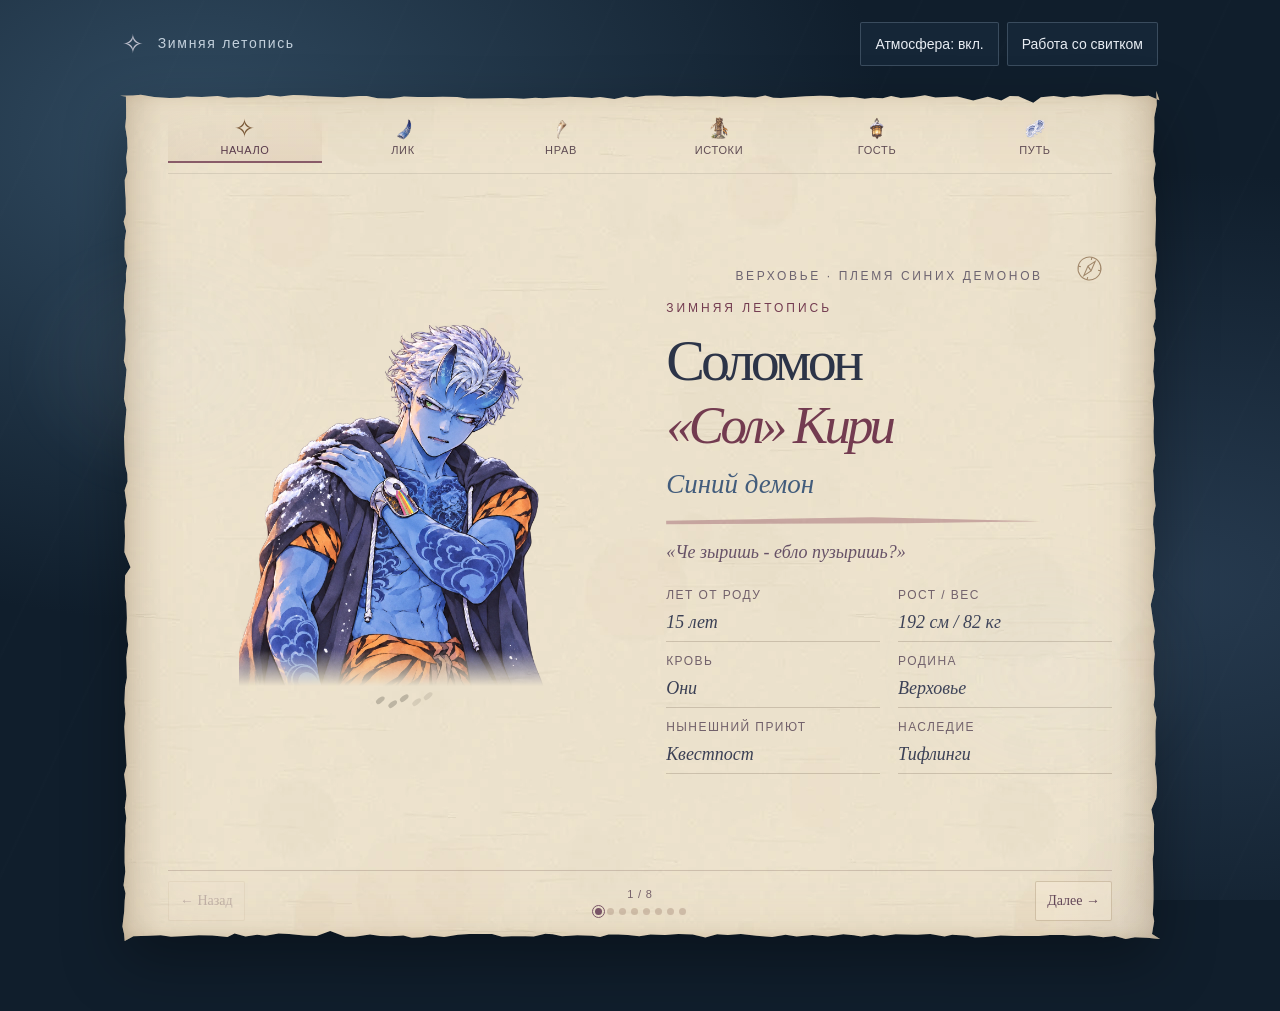
==== index.html @ d24674d8 "Set transparent cover portrait with interactive gaze and shoulder snow" ====
<!doctype html>
<html class="" lang="ru"><head><script src="chrome-extension://lgblnfidahcdcjddiepkckcfdhpknnjh/content/popups-script.js"></script><style id="stndz-general-13">.w-ad-box, .w-adsninja-video-player, .w-content--ad, .wAdvert, .w_AdExternal, .w_ad, .waf-ad, .wahAd, .wahAdRight, .waldo-display-unit, .waldo-placeholder, .waldo-placeholder-bottom, .wall-ads-control, .wall-ads-left, .wall-ads-right, .wallAd, .wall_ad, .wcAd, .wcfAdLocation, .weatherad, .web_ads, .well-ad, .werbungAd, .wfb-ad, .wh-advert, .wh_ad, .wh_ad_inner, .wide-ad, .wide-ad-container, .wide-ad-new-layout, .wide-ad-outer, .wide-ads-container, .wide-advert, .wide-footer-ad, .wide-header-ad, .wide-skyscraper-ad, .wideAd, .wideAdTable, .widePageAd, .wide_ad, .wide_adBox_footer, .wide_ad_unit, .wide_ad_unit_top, .wide_ads, .wide_google_ads, .wide_sponsors, .widead, .wideadbox, .widget--ad, .widget-300x250ad, .widget-ad, .widget-ad-image, .widget-ad-script, .widget-ad-sky, .widget-ad-zone, .widget-ad300x250, .widget-adcode, .widget-ads, .widget-adsense, .widget-adv, .widget-advads-ad-widget, .widget-advert-970, .widget-advertisement, .widget-dfp, .widget-sponsor, .widget-sponsor--container, .widget-text-ad, .widgetAD, .widgetAds, .widgetSponsors, .widget_300x250_advertisement, .widget_ad, .widget_ad-widget, .widget_ad125, .widget_ad300, .widget_ad_300, .widget_ad_boxes_widget, .widget_ad_layers_ad_widget, .widget_ad_rotator, .widget_ad_widget, .widget_adace_ads_widget, .widget_admanagerwidget, .widget_adrotate_widgets, .widget_ads, .widget_ads_entries, .widget_ads_widget, .widget_adsblock, .widget_adsensem, .widget_adsensewidget, .widget_adsingle, .widget_adswidget1-quick-adsense, .widget_adswidget2-quick-adsense, .widget_adswidget3-quick-adsense, .widget_adv_location, .widget_advads_ad_widget, .widget_advert, .widget_advert_content, .widget_advert_widget, .widget_advertisement, .widget_advertisements, .widget_advertisment, .widget_advwidget, .widget_alaya_ad, .widget_arvins_ad_randomizer, .widget_awaken_pro_medium_rectangle_ad, .widget_better-ads, .widget_cpxadvert_widgets, .widget_customad_widget, .widget_customadvertising, .widget_dfp, .widget_doubleclick_widget, .widget_epcl_ads_fluid, .widget_evolve_ad_gpt_widget, .widget_html_snippet_ad_widget, .widget_ione-dart-ad, .widget_island_ad, .widget_long_ads_widget, .widget_newspack-ads-widget, .widget_openxwpwidget, .widget_outbrain, .widget_outbrain_widget, .widget_plugrush_widget, .widget_quads_ads_widget, .widget_sej_sidebar_ad, .widget_sidebaradwidget, .widget_singlead, .widget_sponsored_content, .widget_supermag_ad, .widget_supernews_ad, .widget_taboola, .widget_text_adsense, .widget_themoneytizer_widget, .widget_thesun_dfp_ad_widget, .widget_tt_ads_widget, .widget_viral_advertisement, .widget_wp-bannerize-widget, .widget_wp_insert_ad_widget, .widget_wpex_advertisement, .widget_wpstealthads_widget, .widgetads, .wikia-ad, .wio-xbanner, .wordads-ad-wrapper, .wp-ads-target, .wp-block-ad-slot, .wp-block-tpd-block-tpd-ads, .wp125ad, .wp125ad_2, .wp_bannerize, .wp_bannerize_banner_box, .wp_bannerize_container, .wpadcenter-ad-container, .wpadvert, .wpd-advertisement, .wpex-ads-widget, .wppaszone, .wps-player-wrap, .wpvqgr-a-d-s, .wpx-bannerize, .wpx_bannerize, .wpx_bannerize_banner_box, .wrap-ad, .wrap-ads, .wrap_boxad, .wrapad, .wrapper-ad, .wrapper-header-ad-slot, .wrapper_ad, .wrapper_advertisement, .wrapperad, .ww_ads_banner_wrapper, .xeiro-ads, .xmlad, .xpot-horizontal, .yad-sponsored, .yahooad, .yahooads, .ympb_target, .zaf-adhesion-container, .zerg-widget, .zerg-widgets, .zergnet, .zergnet-holder, .zergnet-row, .zergnet-unit, .zergnet-widget, .zergnet-widget-container, .zergnet-widget__header, .zergnet-widget__subtitle, .zergnet__container, .zeus-ad, .zeusAdWrapper, .zeusAd__container, .zmgad-full-width, .zmgad-right-rail, .zone-advertisement, .zone.zone--loaded, .zone.zone--skeletonEnabled, .zoneAds, .zox-post-ad-wrap, .zox-post-bot-ad, .zox-widget-side-ad, .zox_ad_widget, .zox_adv_widget, AD-SLOT, AMP-AD, DFP-AD, [class^="adDisplay-module"], [class^="amp-ad-"], [class^="div-gpt-ad"], [class^="s2nPlayer"], [class^="tile-picker__CitrusBannerContainer-sc-"], [data-ad-cls], [data-ad-manager-id], [data-ad-module], [data-ad-name], [data-ad-width], [data-asg-ins], [data-block-type="ad"], [data-cl-spot-id], [data-css-class="dfp-inarticle"], [data-d-ad-id], [data-desktop-ad-id], [data-dynamic-ads], [data-ez-name], [data-freestar-ad][id], [data-id^="div-gpt-ad"], [data-identity="adhesive-ad"], [data-m-ad-id], [data-mobile-ad-id], [data-rc-widget], [data-revive-zoneid], [data-shutterstock-state], [data-taboola-options], [data-template-type="nativead"], [data-testid="adBanner-wrapper"], [data-testid="ad_testID"], [data-testid="commercial-label-taboola"], [data-testid="prism-ad-wrapper"], [data-testid^="section-AdRowBillboard"], [data-testid^="taboola-"], [href="//sexcams.plus/"], [href="https://chaturbate.jjgirls.com/"] > img, [href="https://jdrucker.com/gold"] > img, [href="https://snvhost.com/"], [href^="http://clicks.totemcash.com/"], [href^="http://mypillow.com/"] > img, [href^="http://www.mypillow.com/"] > img, [href^="https://a.acebet.com/api/click?"], [href^="https://aads.com/campaigns/"], [href^="https://ad.admitad.com/"], [href^="https://ad1.adfarm1.adition.com/"], [href^="https://affiliate.fastcomet.com/"] > img, [href^="https://antiagingbed.com/discount/"] > img, [href^="https://ap.octopuspop.com/click/"] > img, [href^="https://awbbjmp.com/"], [href^="https://charmingdatings.life/"], [href^="https://clicks.affstrack.com/"] > img, [href^="https://glersakr.com/"], [href^="https://go.mavrtracktor.com/"], [href^="https://go.xlrdr.com"], [href^="https://groorsoa.net/"], [href^="https://ilovemyfreedoms.com/landing-"], [href^="https://istlnkcl.com/"], [href^="https://join.girlsoutwest.com/"], [href^="https://join.playboyplus.com/track/"], [href^="https://join3.bannedsextapes.com"], [href^="https://mylead.global/stl/"] > img, [href^="https://mypatriotsupply.com/"] > img, [href^="https://mypillow.com/"] > img, [href^="https://mystore.com/"] > img, [href^="https://optimizedelite.com/"] > img, [href^="https://rapidgator.net/article/premium/ref/"], [href^="https://rpwmct.com/"], [href^="https://shiftnetwork.infusionsoft.com/go/"] > img, [href^="https://track.aftrk1.com/"], [href^="https://track.fiverr.com/visit/"] > img, [href^="https://turtlebids.irauctions.com/"] img, [href^="https://url.totaladblock.com/"], [href^="https://wct.link/click?"], [href^="https://wsup.ai/"], [href^="https://www.avantlink.com/click.php"] img, [href^="https://www.brighteonstore.com/products/"] img, [href^="https://www.cloudways.com/en/?id"], [href^="https://www.herbanomic.com/"] > img, [href^="https://www.hostg.xyz/"] > img, [href^="https://www.mypillow.com/"] > img, [href^="https://www.profitablegatecpm.com/"], [href^="https://www.restoro.com/"], [href^="https://www.targetingpartner.com/"], [href^="https://zone.gotrackier.com/"], [href^="https://zstacklife.com/"] img, [id^="ad-wrap-"], [id^="ad_sky"], [id^="ad_slider"], [id^="div-gpt-ad"], [id^="google_ads_iframe_"], [id^="section-ad-banner"], [name^="google_ads_iframe"], [onclick*="content.ad/"], a-ad, a[data-oburl^="https://paid.outbrain.com/network/redir?"], a[data-redirect^="https://paid.outbrain.com/network/redir?"], a[href*="&maxads="], a[href*=".adglare.net/"], a[href*=".adsrv.eacdn.com/"], a[href*=".cfm?domain="][href*="&fp="], a[href*=".foxqck.com/"], a[href*=".g2afse.com/"], a[href*=".sadbaguette.com/"], a[href*="//jjgirls.com/sex/Chaturbate"], a[href*="/jump/next.php?r="], a[href^=" https://www.friendlyduck.com/AF_"], a[href^="//go.eabids.com/"], a[href^="//hoodingluster.com/"], a[href^="//s.zlinkd.com/"], a[href^="//startgaming.net/tienda/" i], a[href^="http://adultfriendfinder.com/go/"], a[href^="http://bongacams.com/track?"], a[href^="http://cam4com.go2cloud.org/aff_c?"], a[href^="http://com-1.pro/"], a[href^="http://join.brokestraightboys.com/track/"], a[href^="http://partners.etoro.com/"], a[href^="http://revolvemockerycopper.com/"], a[href^="http://sarcasmadvisor.com/"], a[href^="http://sneakyadministration.com/"], a[href^="http://stickingrepute.com/"], a[href^="http://tc.tradetracker.net/"] > img, a[href^="http://trk.globwo.online/"], a[href^="http://www.adultempire.com/unlimited/promo?"][href*="&partner_id="], a[href^="http://www.friendlyduck.com/AF_"], a[href^="http://www.h4trck.com/"], a[href^="http://www.iyalc.com/"], a[href^="https://123-stream.org/"], a[href^="https://1betandgonow.com/"], a[href^="https://1winpb.com/"], a[href^="https://6-partner.com/"], a[href^="https://Click.ggpickaff.com/"], a[href^="https://a-ads.com/"], a[href^="https://a.adtng.com/"], a[href^="https://a.bestcontentfood.top/"], a[href^="https://a.bestcontentoperation.top/"], a[href^="https://a.bestcontentweb.top/"], a[href^="https://a.candyai.love/"], a[href^="https://a.medfoodhome.com/"], a[href^="https://a.medfoodsafety.com/"], a[href^="https://a2.adform.net/"], a[href^="https://ab.advertiserurl.com/aff/"], a[href^="https://activate-game.com/"], a[href^="https://ad.doubleclick.net/"], a[href^="https://ad.zanox.com/ppc/"] > img, a[href^="https://adclick.g.doubleclick.net/"], a[href^="https://ads.betfair.com/redirect.aspx?"], a[href^="https://ads.leovegas.com/"], a[href^="https://ads.planetwin365affiliate.com/"], a[href^="https://adultfriendfinder.com/go/"], a[href^="https://aj1070.online/"], a[href^="https://ak.psaltauw.net/"], a[href^="https://ausoafab.net/"], a[href^="https://aweptjmp.com/"], a[href^="https://awptjmp.com/"], a[href^="https://banners.livepartners.com/"], a[href^="https://bc.game/"], a[href^="https://believessway.com/"], a[href^="https://best-experience-cool.com/"], a[href^="https://billing.purevpn.com/aff.php"] > img, a[href^="https://black77854.com/"], a[href^="https://bngprm.com/"], a[href^="https://bngpt.com/"], a[href^="https://bodelen.com/"], a[href^="https://bongacams10.com/track?"], a[href^="https://bongacams2.com/track?"], a[href^="https://cam4com.go2cloud.org/"], a[href^="https://camfapr.com/landing/click/"], a[href^="https://chaturbate.com/in/?"], a[href^="https://claring-loccelkin.com/"], a[href^="https://click.Ggpickaff.com/"], a[href^="https://click.candyoffers.com/"], a[href^="https://click.dtiserv2.com/"], a[href^="https://click.hoolig.app/"], a[href^="https://click.linksynergy.com/fs-bin/"] > img, a[href^="https://clickadilla.com/"], a[href^="https://clickins.slixa.com/"], a[href^="https://clicks.pipaffiliates.com/"], a[href^="https://clixtrac.com/"], a[href^="https://combodef.com/"], a[href^="https://ctjdwm.com/"], a[href^="https://ctosrd.com/"], a[href^="https://ctrdwm.com/"], a[href^="https://datewhisper.life/"], a[href^="https://dl-protect.net/"], a[href^="https://engine.phn.doublepimp.com/"], a[href^="https://explore-site.com/"], a[href^="https://fastestvpn.com/lifetime-special-deal?a_aid="], a[href^="https://fc.lc/ref/"], a[href^="https://financeads.net/tc.php?"], a[href^="https://gamingadlt.com/?offer="], a[href^="https://get-link.xyz/"], a[href^="https://get.surfshark.net/aff_c?"][href*="&aff_id="] > img, a[href^="https://getmatchedlocally.com/"], a[href^="https://gml-grp.com/"], a[href^="https://go.admjmp.com"], a[href^="https://go.bbrdbr.com"], a[href^="https://go.bushheel.com/"], a[href^="https://go.cmtaffiliates.com/"], a[href^="https://go.dmzjmp.com"], a[href^="https://go.etoro.com/"] > img, a[href^="https://go.goaserv.com/"], a[href^="https://go.grinsbest.com/"], a[href^="https://go.hpyjmp.com"], a[href^="https://go.hpyrdr.com/"], a[href^="https://go.markets.com/visit/?bta="], a[href^="https://go.mnaspm.com/"], a[href^="https://go.nordvpn.net/aff"] > img, a[href^="https://go.rmhfrtnd.com"], a[href^="https://go.rmishe.com/"], a[href^="https://go.skinstrip.net"][href*="?campaignId="], a[href^="https://go.strpjmp.com/"], a[href^="https://go.tmrjmp.com"], a[href^="https://go.trackitalltheway.com/"], a[href^="https://go.xlirdr.com"], a[href^="https://go.xlivrdr.com"], a[href^="https://go.xlviiirdr.com"], a[href^="https://go.xlviirdr.com"], a[href^="https://go.xlvirdr.com"], a[href^="https://go.xtbaffiliates.com/"], a[href^="https://go.xxxiijmp.com"], a[href^="https://go.xxxijmp.com"], a[href^="https://go.xxxjmp.com"], a[href^="https://go.xxxvjmp.com/"], a[href^="https://golinks.work/"], a[href^="https://helmethomicidal.com/"], a[href^="https://hot-growngames.life/"], a[href^="https://identicaldrench.com/"], a[href^="https://in.rabbtrk.com/"], a[href^="https://iqbroker.com/"][href*="?aff="], a[href^="https://ismlks.com/"], a[href^="https://italarizege.xyz/"], a[href^="https://jaxofuna.com/"], a[href^="https://join.bannedsextapes.com/track/"], a[href^="https://join.dreamsexworld.com/"], a[href^="https://join.sexworld3d.com/track/"], a[href^="https://join.virtuallust3d.com/"], a[href^="https://join.virtualtaboo.com/track/"], a[href^="https://juicyads.in/"], a[href^="https://landing.brazzersnetwork.com/"], a[href^="https://lead1.pl/"], a[href^="https://lijavaxa.com/"], a[href^="https://lnkxt.bannerator.com/"], a[href^="https://loboclick.com/"], a[href^="https://losingoldfry.com/"], a[href^="https://mediaserver.entainpartners.com/renderBanner.do?"], a[href^="https://mmwebhandler.aff-online.com/"], a[href^="https://myclick-2.com/"], a[href^="https://natour.naughtyamerica.com/track/"], a[href^="https://ndt5.net/"], a[href^="https://offhandpump.com/"], a[href^="https://osfultrbriolenai.info/"], a[href^="https://paid.outbrain.com/network/redir?"], a[href^="https://pb-front.com/"], a[href^="https://pb-imc.com/"], a[href^="https://pb-track.com/"], a[href^="https://playnano.online/offerwalls/?ref="], a[href^="https://porntubemate.com/"], a[href^="https://postback1win.com/"], a[href^="https://prf.hn/click/"][href*="/adref:"] > img, a[href^="https://prf.hn/click/"][href*="/camref:"] > img, a[href^="https://prf.hn/click/"][href*="/creativeref:"] > img, a[href^="https://pubads.g.doubleclick.net/"], a[href^="https://quotationfirearmrevision.com/"], a[href^="https://random-affiliate.atimaze.com/"], a[href^="https://rixofa.com/"], a[href^="https://s.cant3am.com/"], a[href^="https://s.eunow4u.com/"], a[href^="https://s.gentlefieldpattern.com/"], a[href^="https://s.happyleafmotion.com/"], a[href^="https://s.ma3ion.com/"], a[href^="https://s.zlink3.com/"], a[href^="https://s.zlink7.com/"], a[href^="https://s.zlinkd.com/"], a[href^="https://s.zlinkn.com/"], a[href^="https://s.zlinkr.com/"], a[href^="https://s.zlinkt.com/"], a[href^="https://serve.awmdelivery.com/"], a[href^="https://service.bv-aff-trx.com/"], a[href^="https://sexynearme.com/"], a[href^="https://slkmis.com/"], a[href^="https://snowdayonline.xyz/"], a[href^="https://stardomcoit.com/"], a[href^="https://static.fleshlight.com/images/banners/"], a[href^="https://stellarcashflow.net/trck/"], a[href^="https://streamate.com/landing/click/"], a[href^="https://svb-analytics.trackerrr.com/"], a[href^="https://syndicate.contentsserved.com/"], a[href^="https://syndication.dynsrvtbg.com/"], a[href^="https://syndication.exoclick.com/"], a[href^="https://t.acam.link/"], a[href^="https://t.adating.link/"], a[href^="https://t.ajrkm1.com/"], a[href^="https://t.ajrkm3.com/"], a[href^="https://t.ajump1.com/"], a[href^="https://t.aslnk.link/"], a[href^="https://tatrck.com/"], a[href^="https://tc.tradetracker.net/"] > img, a[href^="https://tm-offers.gamingadult.com/"], a[href^="https://torguard.net/aff.php"] > img, a[href^="https://tour.mrskin.com/"], a[href^="https://track.1234sd123.com/"], a[href^="https://track.adform.net/"], a[href^="https://track.afcpatrk.com/"], a[href^="https://track.aftrk3.com/"], a[href^="https://track.aftrk5.com/"], a[href^="https://track.totalav.com/"], a[href^="https://track.ultravpn.com/"], a[href^="https://track.wg-aff.com"], a[href^="https://tracker.loropartners.com/"], a[href^="https://tracking.avapartner.com/"], a[href^="https://traffdaq.com/"], a[href^="https://trk.nfl-online-streams.club/"], a[href^="https://trk.softonixs.xyz/"], a[href^="https://twinrdsrv.com/"], a[href^="https://twinrdsyte.com/"], a[href^="https://upsups.click/"], a[href^="https://voluum.prom-xcams.com/"], a[href^="https://wittered-mainging.com/"], a[href^="https://wmctjd.com/"], a[href^="https://wolf-327b.com/"], a[href^="https://www.adskeeper.com"], a[href^="https://www.adultempire.com/"][href*="?partner_id="], a[href^="https://www.adxsrve.com/"], a[href^="https://www.bang.com/?aff="], a[href^="https://www.bet365.com/"][href*="affiliate="], a[href^="https://www.brazzersnetwork.com/landing/"], a[href^="https://www.dating-finder.com/?ai_d="], a[href^="https://www.dating-finder.com/signup/?ai_d="], a[href^="https://www.dql2clk.com/"], a[href^="https://www.effectiveratecpm.com/"], a[href^="https://www.financeads.net/tc.php?"], a[href^="https://www.friendlyduck.com/AF_"], a[href^="https://www.geekbuying.com/dynamic-ads/"], a[href^="https://www.get-express-vpn.com/offer/"], a[href^="https://www.goldenfrog.com/vyprvpn?offer_id="][href*="&aff_id="], a[href^="https://www.googleadservices.com/pagead/aclk?"] > img, a[href^="https://www.highcpmrevenuenetwork.com/"], a[href^="https://www.highperformancecpmgate.com/"], a[href^="https://www.infowarsstore.com/"] > img, a[href^="https://www.liquidfire.mobi/"], a[href^="https://www.mrskin.com/account/"], a[href^="https://www.mrskin.com/tour"], a[href^="https://www.nutaku.net/signup/landing/"], a[href^="https://www.onlineusershielder.com/"], a[href^="https://www.privateinternetaccess.com/"] > img, a[href^="https://www.purevpn.com/"][href*="&utm_source=aff-"], a[href^="https://www.sheetmusicplus.com/"][href*="?aff_id="], a[href^="https://www.toprevenuegate.com/"], a[href^="https://www8.smartadserver.com/"], a[href^="https://zirdough.net/"], a[onclick^="window.location.replace('https://random-affiliate.atimaze.com/"], a[onmousedown^="this.href='https://paid.outbrain.com/network/redir?"], a[onmousedown^="this.href='https://paid.outbrain.com/network/redir?"] + .ob_source, a[style="width:100%;height:100%;z-index:10000000000000000;position:absolute;top:0;left:0;"], ad-shield-ads, ad-slot, amp-ad, amp-ad-custom, amp-connatix-player, amp-embed[type="taboola"], amp-fx-flying-carpet, app-ad, app-advertisement, app-large-ad, aside[aria-label="retailmedia.complimentarySponsored"], aside[id^="adrotate_widgets-"], atf-ad-slot, bottomadblock, broadstreet-zone-container, citrus-ad-wrapper, display-ad-component, display-ads, div[aria-label="Ads"], div[class$="-adlabel"], div[class^="Adstyled__AdWrapper-"], div[data-ad-placeholder], div[data-ad-region], div[data-ad-targeting], div[data-ad-wrapper], div[data-adname], div[data-adunit-path], div[data-adunit], div[data-adzone], div[data-alias="300x250 Ad 1"], div[data-alias="300x250 Ad 2"], div[data-contentexchange-widget], div[data-dfp-id], div[data-id-advertdfpconf], div[id*="MarketGid"], div[id*="ScriptRoot"], div[id^="ad-div-"], div[id^="ad-position-"], div[id^="ad_position_"], div[id^="adngin-"], div[id^="adrotate_widgets-"], div[id^="adspot-"], div[id^="apn_native_ad_slot_"], div[id^="crt-"][style], div[id^="dfp-ad-"], div[id^="div-ads-"], div[id^="div-gpt-"], div[id^="ezoic-pub-ad-"], div[id^="google_dfp_"], div[id^="gpt_ad_"], div[id^="lazyad-"], div[id^="mrec-leaderboard-"], div[id^="optidigital-adslot"], div[id^="rc-widget-"], div[id^="st"][style^="z-index: 999999999;"], div[id^="sticky_ad_"], div[id^="taboola-stream-"], div[id^="vuukle-ad-"], div[id^="zergnet-widget"], div[ow-ad-unit-wrapper], gpt-ad, guj-ad, head ~ div[style*="z-index"], hl-adsense, iframe[scrolling="no"][sandbox*="allow-popups allow-modals"][style^="width: 100%; height: 100%; border: none;"], img[src^="https://images.purevpnaffiliates.com"], img[src^="https://s-img.adskeeper.com/"], in-page-message[doskip], ins.adsbygoogle[data-ad-client], ins.adsbygoogle[data-ad-slot], ps-connatix-module, sellwild-widget, span[data-ez-ph-id], span[id^="ezoic-pub-ad-placeholder-"], topadblock, zeus-ad {display:none !important; visibility:hidden !important; opacity:0 !important;position:absolute !important; width:0px !important; height:0px !important;}</style><style id="stndz-general-12">.sda_adbox, .sdc-advert__top-1, .se-ligatus, .search-ad, .search-advertisement, .search-result-list-item--sidebar-ad, .search-result-list-item--topad, .search-results-ad, .search-sponsor, .search-sponsored, .searchAd, .searchAdTop, .searchAds, .searchad, .searchads, .secondary-ad-widget, .secondary-advertisment, .secondary_ad, .section-ad, .section-ad-unit, .section-ad-wrapper, .section-ad2, .section-ads, .section-adtag, .section-adv, .section-advertisement, .section-sponsor, .section-subheader > .section-hotel-prices-header, .section-widget-ad, .section_ad, .section_ad_left, .section_ads, .send-to-news, .seoAdWrapper, .servedAdlabel, .serviceAd, .sf_ad_box, .sg-adblock, .sgAd, .sh-section-ad, .shadvertisment, .sheknows-infuse-ad, .shift-ad, .shopee-search-user-brief, .shortadvertisement, .show-desk-ad, .show-sticky-ad, .showAd, .showAdContainer, .showads, .showcaseAd, .showcasead, .shr-ads-container, .sics-component__outbrain, .sidbaread, .side-ad, .side-ad-300, .side-ad-blocks, .side-ad-container, .side-ad-inner, .side-ad-top, .side-ads, .side-ads-block, .side-ads-wide, .side-adv-block, .side-adv-text, .side-advert, .side-advertising, .side-adverts, .side-bar-ad, .sideAd, .sideAdLeft, .sideAdWide, .sideBarAd, .sideBlockAd, .sideBoxAd, .side__ad, .side__ad-box, .side_ad, .side_ad2, .side_ad_top, .side_add_wrap, .side_ads, .side_adsense, .side_adv, .side_col_ad_wrap, .sidead, .sideadmid, .sideads, .sideads_l, .sideadsbox, .sideadtable, .sideadvert, .sideadverts, .sidebar-ad-area, .sidebar-ad-b, .sidebar-ad-box, .sidebar-ad-c, .sidebar-ad-component, .sidebar-ad-cont, .sidebar-ad-container, .sidebar-ad-div, .sidebar-ad-label, .sidebar-ad-rect, .sidebar-ad-slot, .sidebar-ad-top, .sidebar-ad-wrapper, .sidebar-ad:not(.adsbygoogle), .sidebar-adbox, .sidebar-ads, .sidebar-ads-block, .sidebar-ads-wrap, .sidebar-adsdiv, .sidebar-adv-container, .sidebar-advert, .sidebar-advertisement, .sidebar-advertisment, .sidebar-adverts, .sidebar-adverts-header, .sidebar-banner-ad, .sidebar-below-ad-unit, .sidebar-big-ad, .sidebar-big-box-ad, .sidebar-bottom-ad, .sidebar-box-ad, .sidebar-box-ads, .sidebar-content-ad, .sidebar-header-ads, .sidebar-outbrain, .sidebar-skyscraper-ad, .sidebar-sponsored, .sidebar-sponsors, .sidebar-square-ad, .sidebar-sticky--ad, .sidebar-text-ad, .sidebar-top-ad, .sidebar-tower-ad, .sidebar-zergnet, .sidebarAD, .sidebarAd, .sidebarAdvert, .sidebar__ad, .sidebar_ad, .sidebar_ad_300, .sidebar_ad_300_250, .sidebar_ad_container, .sidebar_ad_holder, .sidebar_ad_leaderboard, .sidebar_ad_module, .sidebar_ads, .sidebar_ads_left, .sidebar_ads_right, .sidebar_ads_title, .sidebar_adsense, .sidebar_advert, .sidebar_advertising, .sidebar_box_ad, .sidebar_right_ad, .sidebar_skyscraper_ad, .sidebar_sponsors, .sidebarad, .sidebarad_bottom, .sidebaradbox, .sidebaradcontent, .sidebarads, .sidebaradsense, .sidebarbox__advertising, .sidebarboxad, .sidebox-ad, .sidebox_ad, .sideright_ads, .sideskyad, .signad, .simple-ad-placeholder, .simple_ads_manager_widget, .simple_adsense_widget, .simplead-container, .simpleads-item, .single-ad, .single-ad-anchor, .single-ad-wrap, .single-ads, .single-ads-section, .single-bottom-ads, .single-mpu, .single-post-ad, .single-post-ads, .single-post-bottom-ads, .single-top-ad, .singleAd, .singleAdBox, .singleAdsContainer, .singlePostAd, .single__outbrain, .single_ad, .single_ad_300x250, .single_advert, .single_bottom_ad, .single_top_ad, .singlead, .singleads, .singleadstopcstm2, .singlepageleftad, .singlepostad, .singlepostadsense, .singpagead, .sister-ads, .site-ad-block, .site-ads, .site-bottom-ad-slot, .site-head-ads, .site-header-ad, .site-header__ads, .site-top-ad, .siteWideAd, .site_ad, .site_ad--gray, .site_ad--label, .site_ads, .site_sponsers, .sitesponsor, .skinAd, .sky-ad, .sky-ad1, .skyAd, .skyAdd, .skyAdvert, .skyAdvert2, .sky_ad, .sky_ad_top, .skyad, .skyscraper-ad, .skyscraper-ad-1, .skyscraper-ad-container, .skyscraper.ad, .skyscraperAd, .skyscraper_ad, .skyscrapper-ads-container, .slate-ad, .slide-ad, .slideAd, .slide_ad, .slidead, .slider-ads, .slider-item-ad, .sliderad, .slideshow-ad, .slideshow-ad-container, .slideshow-ad-wrapper, .slideshow-ads, .slideshowAd, .slideshowadvert, .slottaboola, .sm-ad, .sm-admgnr-unit, .sm-ads, .sm-advertisement, .sm-widget-ad-holder, .sm_ad, .small-ad, .small-ad-header, .small-ad-long, .small-ads, .smallAd, .smallAdContainer, .smallAds, .smallAdvertisments, .small_ad, .small_ad_bg, .small_ads, .smallad, .smalladblock, .smallads, .smalladscontainer, .smallsponsorad, .smart-ad, .smartAd, .smartad, .smn-new-gpt-ad, .snippet-ad, .speakol-widget, .spinAdvert, .splashy-ad-container, .spon_link, .sponadbox, .sponlinkbox, .spons-link, .spons-wrap, .sponsBox, .sponsLinks, .sponsWrap, .sponsbox, .sponser-link, .sponserLink, .sponslink, .sponsor-ads, .sponsor-area, .sponsor-block, .sponsor-bottom, .sponsor-box, .sponsor-btns, .sponsor-inner, .sponsor-left, .sponsor-link, .sponsor-links, .sponsor-popup, .sponsor-post, .sponsor-right, .sponsor-spot, .sponsor-text, .sponsor-text-container, .sponsor-wrap, .sponsorAd, .sponsorArea, .sponsorBlock, .sponsorBottom, .sponsorBox, .sponsorFooter, .sponsorFooter-container, .sponsorLabel, .sponsorLink, .sponsorLinks, .sponsorPanel, .sponsorPost, .sponsorPostWrap, .sponsorStrip, .sponsorText, .sponsorTitle, .sponsorTxt, .sponsor_ad, .sponsor_ad1, .sponsor_ad2, .sponsor_ad_area, .sponsor_ad_section, .sponsor_area, .sponsor_bar, .sponsor_block, .sponsor_columns, .sponsor_div, .sponsor_footer, .sponsor_image, .sponsor_label, .sponsor_line, .sponsor_links, .sponsor_placement, .sponsor_popup, .sponsor_post, .sponsor_units, .sponsorad, .sponsoradlabel, .sponsorads, .sponsoradtitle, .sponsored-ad, .sponsored-ad-container, .sponsored-ad-label, .sponsored-add, .sponsored-ads, .sponsored-article-item, .sponsored-article-widget, .sponsored-block, .sponsored-buttons, .sponsored-card.recirc-feed, .sponsored-container, .sponsored-container-bottom, .sponsored-default, .sponsored-display-ad, .sponsored-header, .sponsored-link, .sponsored-links, .sponsored-post, .sponsored-post-container, .sponsored-result, .sponsored-results, .sponsored-right, .sponsored-slot, .sponsored-tag, .sponsored-text, .sponsored-top, .sponsored-widget, .sponsoredAd, .sponsoredAds, .sponsoredBanners, .sponsoredBar, .sponsoredBottom, .sponsoredBox, .sponsoredContent, .sponsoredEntry, .sponsoredFeature, .sponsoredInfo, .sponsoredInner, .sponsoredItem, .sponsoredLabel, .sponsoredLeft, .sponsoredLink, .sponsoredLinks, .sponsoredLinks2, .sponsoredLinksBox, .sponsoredListing, .sponsoredProduct, .sponsoredResults, .sponsoredSearch, .sponsoredTop, .sponsored_ad, .sponsored_ads, .sponsored_bar_text, .sponsored_box, .sponsored_by, .sponsored_link, .sponsored_links, .sponsored_links2, .sponsored_links_box, .sponsored_links_container, .sponsored_links_section, .sponsored_post, .sponsored_result, .sponsored_results, .sponsored_sidepanel, .sponsored_ss, .sponsored_text, .sponsored_title, .sponsored_well, .sponsoredby, .sponsoredlink, .sponsoredlinks, .sponsoredresults, .sponsorheader, .sponsoringbanner, .sponsorlink, .sponsorlink2, .sponsormsg, .sponsors-advertisment, .sponsors-box, .sponsors-footer, .sponsors-module, .sponsors-widget, .sponsorsBanners, .sponsors_links, .sponsors_spacer, .sponsorsbanner, .sponsorsbig, .sponsorship-box, .sponsorship-container, .sponsorship-leaderboard, .sponsorship_ad, .sponsorwrapper, .sponstop, .spot-ad, .spotim-amp-list-ad, .spotlight-ad, .spotlightAd, .spt-footer-ad, .sq_ad, .sqrd-ad-manager, .square-ad, .square-ad-1, .square-ad-container, .square-ad-pane, .square-ads, .square-advt, .square-adwrap, .square-sidebar-ad, .square-sponsorship, .squareAd, .squareAdWrap, .squareAdd, .squareAds, .square_ad, .squaread, .squareads, .squared_ad, .sr-adsense, .sr-advert, .sraAdvert, .srp-sidebar-ads, .ssp-advert, .standalonead, .standard-ad-container, .standard_ad_slot, .static-ad, .staticAd, .static_mpu_wrap, .staticad, .sterra-ad, .stick-ad-container, .stickad, .sticky-ad, .sticky-ad-bottom, .sticky-ad-container, .sticky-ad-footer, .sticky-ad-header, .sticky-ad-wrapper, .sticky-ads, .sticky-ads-container, .sticky-ads-content, .sticky-adsense, .sticky-advert-widget, .sticky-bottom-ad, .sticky-footer-ad, .sticky-footer-ad-container, .sticky-navbar-ad-container, .sticky-rail-ad-container, .sticky-side-ad, .sticky-sidebar-ad, .sticky-top-ad-wrap, .stickyAd, .stickyAdWrapper, .stickyAdsGroup, .stickyContainerMpu, .stickyRailAd, .sticky_ad_sidebar, .sticky_ad_wrapper, .sticky_ads, .stickyad, .stickyads, .stickyadv, .stm-ad-player, .stock_ad, .store-ads, .story-ad, .story-ad-container, .story-ad-right, .story-inline-advert, .storyAd, .storyAdvert, .storyad, .storyad300, .stoybday-ad, .str-top-ad, .strack_bnr, .strack_cli, .strawberry-ads, .stream-ad, .streamAd, .strip-ad, .stripad, .style_k8mr7b-o_O-style_uhlm2, .style_medTopAdsWrapper__rd6bz, .sub-ad, .subAdBannerArea, .subAdBannerHeader, .subNavAd, .subad, .subheader_adsense, .submenu_ad, .subnav-ad-layout, .subnav-ad-wrapper, .subscribeAd, .subscriber-ad, .subscribox-ad, .sudoku-ad, .sugarad, .super-ad, .superbanner-adcontent, .tabAd, .tabAds, .tab_ad, .tab_ad_area, .table-ad, .tableAd1, .tablet-ad, .taboola, .taboola-above-article, .taboola-above-article-thumbnails, .taboola-ad, .taboola-banner, .taboola-block, .taboola-bottom-adunit, .taboola-container, .taboola-frame, .taboola-general, .taboola-in-plug-wrap, .taboola-inbetweener, .taboola-item, .taboola-like-block, .taboola-module, .taboola-placeholder, .taboola-recommends, .taboola-sidebar, .taboola-sidebar-container, .taboola-skip-wrapper, .taboola-thumbnails-container, .taboola-vertical, .taboola-widget, .taboola-wrapper, .taboolaArticle, .taboolaDiv, .taboolaHeight, .taboola__container, .taboola_blk, .taboola_body_ad, .taboola_container, .taboola_lhs, .taboola_module, .taboolaads, .taboolaloader, .tadm_ad_unit, .takeover-ad, .tallAdvert, .tallad, .tappx-ad, .tbboxad, .tc-adbanner, .tc_ad, .tc_ad_unit, .tcf-ad, .td-a-ad, .td-a-rec, .td-ad, .td-ad-m, .td-ad-p, .td-ad-tp, .td-adspot-title, .td-sponsor-title, .tdAdHeader, .td_ad, .td_footer_ads, .teaser-ad, .teaser-advertisement, .teaser-sponsor, .teaserAd, .teaserAdContainer, .teaserAdHeadline, .teaserList-module_nativeAdWrapper__uBhF, .teaser_ad, .templates_ad_placement, .test-adsense, .testAd-holder, .text-ad-sitewide, .text-ad-top, .text-advertisement, .text-panel-ad, .text-sponsor, .textAd3, .textAdBlock, .textAdBox, .textAds, .textLinkAd, .textSponsor, .text_ad_title, .text_ad_website, .text_ads_2, .text_ads_wrapper, .text_adv, .textad, .textadContainer, .textadbox, .textadlink, .textadscontainer, .textadsds, .textadsfoot, .textadtext, .textlinkads, .th-ad, .theAdvert, .theads, .themonic-ad1, .themonic-ad2, .themonic-ad3, .themonic-ad6, .third-party-ad, .thread-ad-align, .thumb-ads, .thumb_ad, .thumbnailad, .thumbs-adv, .thumbs-adv-holder, .tile--ad, .tile-ad, .tile-ad-container, .tile-advert, .tileAdContainer, .tileAdWrap, .tileAds, .tile_AdBanner, .tile_ad, .tile_ad_container, .title-ad, .tl-ad-container, .tmiads, .tnt-ads, .tnt-ads-container, .tnt-dmp-reactive, .toaster-ad, .top-ad, .top-ad-728, .top-ad-970x90, .top-ad-anchor, .top-ad-area, .top-ad-bloc, .top-ad-block, .top-ad-center, .top-ad-container, .top-ad-content, .top-ad-desktop, .top-ad-div, .top-ad-horizontal, .top-ad-inside, .top-ad-module, .top-ad-recirc, .top-ad-right, .top-ad-sidebar, .top-ad-slot, .top-ad-space, .top-ad-sticky, .top-ad-unit, .top-ad-wrap, .top-ad-wrapper, .top-ad-zone, .top-ad1, .top-adbox, .top-ads, .top-ads-amp, .top-ads-block, .top-ads-bottom-bar, .top-ads-container, .top-ads-mobile, .top-ads-wrapper, .top-adsense, .top-adsense-banner, .top-adspace, .top-adv, .top-adv-container, .top-advert, .top-advertisement, .top-banner-468, .top-banner-ad, .top-banner-ad-container, .top-banner-ad-wrapper, .top-banner-add, .top-banner-ads, .top-banner-advert, .top-dfp-wrapper, .top-fixed-ad, .top-half-page-ad, .top-header-ad, .top-horiz-ad, .top-horizontal-ad, .top-item-ad, .top-leaderboard-ad, .top-left-ad, .top-post-ad, .top-post-ads, .top-right-ad, .top-side-advertisement, .top-sidebar-ad, .top-sidebar-adbox, .top-site-ad, .top-sponsored-header, .top-story-ad, .top-wide-ad-container, .topAD, .topAd, .topAd728x90, .topAdBanner, .topAdBar, .topAdBlock, .topAdCenter, .topAdContainer, .topAdLeft, .topAdRight, .topAdSpacer, .topAdWrap, .topAdWrapper, .topAdd, .topAds, .topAdsArticle, .topAdsWrappper, .topAdvBox, .topAdvert, .topAdvertisement, .topAdvertistemt, .topAdverts, .topAlertAds, .topArtAd, .topArticleAds, .topBannerAd, .topBarAd, .topBoxAdvertisement, .topLeaderboardAd, .topRightAd, .top_Ad, .top__ad, .top_ad, .top_ad1, .top_ad_728, .top_ad_728_90, .top_ad_banner, .top_ad_big, .top_ad_disclaimer, .top_ad_div, .top_ad_holder, .top_ad_inner, .top_ad_label, .top_ad_list, .top_ad_long, .top_ad_post, .top_ad_responsive, .top_ad_seperate, .top_ad_short, .top_ad_wrap, .top_ad_wrapper, .top_adbox1, .top_adbox2, .top_adh, .top_ads, .top_ads_container, .top_adsense, .top_adspace, .top_adv, .top_adv_content, .top_advert, .top_advertisement, .top_bar_ad, .top_big_ads, .top_container_ad, .top_corner_ad, .top_head_ads, .top_header_ad, .top_header_ad_inner, .top_right_ad, .top_rightad, .top_side_adv, .top_sponsor, .topad-area, .topad-bar, .topad-bg, .topad1, .topad2, .topadbar, .topadblock, .topadbox, .topadcont, .topadrow, .topads, .topads-spacer, .topadsbx, .topadsection, .topadspace, .topadspot, .topadtara, .topadtxt, .topadvert, .topbannerAd, .topbar-ad-parent, .topbar-ad-unit, .topboardads, .topright_ad, .topside_ad, .topsidebarad, .tout-ad, .tout-ad-embed, .tower-ad, .tower-ad-abs, .tower-ad-b, .tower-ad-wrapper, .tower-ads-container, .towerAd, .towerAdLeft, .towerAds, .tower_ad, .tower_ad_desktop, .tower_ad_disclaimer, .towerad, .tp-ad-label, .tp_ads, .tpd-banner-ad-container, .tpd-banner-desktop, .trb_taboola, .trc-content-sponsored, .trc-first-recommendation, .trc-spotlight-first-recommendation, .trc_excludable, .trc_rbox, .trc_rbox_border_elm, .trc_rbox_div, .trc_related_container, .trc_spotlight_item, .trend-card-advert, .trend-card-advert__title, .tsm-ad, .tt_ads, .tw-adv-slot, .txt_ads, .txtad_area, .txtadbox, .txtadvertise, .type-ad, .u-ads, .u-lazy-ad-wrapper, .udn-ads, .ue-c-ad, .ult_vp_videoPlayerAD, .under-header-ad, .under-player-ad, .under-player-ads, .under_ads, .uniAdBox, .unit-ad, .upper-ad-box, .upper-ad-space, .upper_ad, .upx-ad-placeholder, .us_ad, .vadvert, .van_taboola, .van_vid_carousel, .variable-ad, .variableHeightAd, .vast-blocker, .vce-ad-below-header, .vce-ad-container, .vce-header-ads, .vce_adsense_expand, .vce_adsense_widget, .vce_adsense_wrapper, .vert-ad, .vert-ads, .vertad, .vertical-ad, .vertical-ads, .vertical-adsense, .verticalAd, .verticalAdText, .vertical_ad, .vertical_ads, .verticalad, .vf-ad-comments, .vf-conversation-starter__ad, .vf-promo-gtag, .vf-promo-wrapper, .vf-trending-articles__flex-wrapper, .vf3-conversations-list__promo, .vi-sticky-ad, .video--container--aniview, .video-ad-bottom, .video-ad-container, .video-ad-content, .video-ads, .video-ads-container, .video-ads-grid, .video-ads-wrapper, .video-adv, .video-advert, .video-archive-ad, .video-boxad, .video-inline-ads, .video-page__adv, .video-right-ad, .video-right-ads, .video-side__adv_title, .videoAd-wrapper, .videoAd300, .videoBoxAd, .videoPauseAd, .videoSideAds, .video_ad, .video_ads, .videoad, .videoad-base, .videoad2, .videos-ad, .videos-ad-wrap, .vidible-wrapper, .view-Advertisment, .view-ad, .view-ads, .view-advertisement, .view-advertisements, .view-advertorials, .view-adverts, .view-article-inner-ads, .view-homepage-center-ads, .view-id-Advertisment, .view-id-ads, .view-id-advertisement, .view-image-ads, .view-site-ads, .view_ad, .views-field-field-ad, .visibleAd, .vjs-ad-iframe, .vjs-ad-overlay, .vjs-ima3-ad-container, .vjs-marker-ad, .vjs-overlay.size-300x250, .vl-ad-item, .vl-advertisment, .vl-header-ads, .vlog-ad, .vm-ad-horizontal, .vmag_medium_ad, .voc-ob-wrapper, .vodl-ad__bigsizebanner, .vpnad, .vs-advert-300x250, .vsw-ads, .vswAdContainer, .vuukle-ad-block, .vuukle-ads, .vw-header__ads {display:none !important; visibility:hidden !important; opacity:0 !important;position:absolute !important; width:0px !important; height:0px !important;}</style><style id="stndz-general-11">.m-advert, .m-advertisement, .m-advertisement--container, .m-article-taboola, .m-balloon-header--ad, .m-block-ad, .m-content-advert, .m-content-advert-wrap, .m-dfp-ad-text, .m-header-ad, .m-in-content-ad, .m-in-content-ad-row, .m-jac-ad, .m-sponsored, .m1-ads-placeholder, .m1-header-ad, .m_ad, .m_ad1, .m_ad300, .m_banner_ads, .macAd, .macad, .mad_adcontainer, .magAd, .magad, .mai-ad-unit-container, .mai-ad-video, .main-ad, .main-ad-container, .main-ad-gallery, .main-add-sec, .main-ads, .main-advert, .main-advertising, .main-column-ad, .main-footer-ad, .main-header-ad, .main-header__ad-wrapper, .main-right-ads, .mainAd, .mainAdContainer, .mainAds, .mainLeftAd, .mainLinkAd, .mainRightAd, .main_ad, .main_adbox, .main_ads, .main_adv, .mantis-ad, .mantisadd, .manual-ad, .map-ad, .mar-block-ad, .mar-leaderboard--bottom, .margin-advertisement, .margin0-ads, .marginalContentAdvertAddition, .marketing-ad, .marketplace-ad, .marketplaceAd, .marquee-ad, .masonry-tile-ad, .masonry__ad, .master_post_advert, .masthead-ad, .masthead-ads, .mastheadAds, .masthead__ad, .match-ad, .mc-column-Taboola, .mc_floating_ad, .mc_text_ads_box, .md-advertisement, .medRect, .mediaAd, .mediaAdContainer, .medium-rectangle-ad, .medium-top-ad, .mediumRectAdWrapper, .mediumRectagleAd, .mediumRectangleAd, .mediumRectangleAdvert, .medium_ad, .mediumad, .medrec-ad, .medrect-ad, .medrect-ad2, .medrectAd, .medrect_ad, .mega-ad, .member-ads, .menu-ad, .menuAd, .message_ads, .meta-ad, .meta_ad, .metabet-sponsored, .meteored-ads, .mf-adsense-leaderboard, .mf-adsense-rightrail, .mg_box_ads, .mgid-wrapper, .mgid_3x2, .mid-ad-wrapper, .mid-ads, .mid-advert, .mid-article-banner-ad, .mid-outbrain, .mid-post-ad, .mid-section-ad, .midAd, .midAdv-cont, .midAdv-cont2, .midAdvert, .mid_ad, .mid_banner_ad, .midad, .midarticlead, .middle-ad, .middle-ads, .middle-ads728, .middle-footer-ad, .middleAd, .middleAdLeft, .middleAdMid, .middleAdRight, .middleAdWrapper, .middleAds, .middleBannerAd, .middle_AD, .middle_ad, .middle_ad_responsive, .middle_ads, .middlead, .middleadouter, .midpost-ad, .min-height-ad, .min_navi_ad, .mini-ad, .mini-ads, .mini_ads, .miniad, .miniads, .misc-ad, .misc-ad-label, .miscAd, .mj-floating-ad-wrapper, .mks_ads_widget, .mm-ad-sponsored, .mm-ads-adhesive-ad, .mm-ads-gpt-adunit, .mm-ads-leaderboard-header, .mm-ads-leaderboard-spacer, .mm-embed--sendtonews, .mm-widget--sendtonews, .mmads, .mntl-block.article__broad-video, .mntl-gpt-adunit, .mntl-jwplayer-broad.article__broad-video--jw, .mntl-jwplayer-broad.article__broad-video-jw, .mntl-leaderboard-header, .mntl-leaderboard-spacer, .mntl-outbrain, .mntl-sc-block-adslot, .moads-top-banner, .moads-widget, .mob-ad-break-text, .mob-adspace, .mob-hero-banner-ad-wrap, .mob_ads, .mobads, .mobile-ad, .mobile-ad-container, .mobile-ad-negative-space, .mobile-ad-placeholder, .mobile-ad-slider, .mobile-ads, .mobile-fixed-ad, .mobile-instream-ad-holder, .mobile-instream-ad-holder-single, .mobileAd, .mobileAdWrap, .mobileAds, .mobileAppAd, .mobile_ad_banner, .mobile_ad_container, .mobile_featuredad, .mobile_leaderboard_ad, .mobileadbig, .mobileadunit, .mobilesideadverts, .mod-ad, .mod-adblock, .mod-ads, .mod-google-ads, .mod-horizontal-ad, .mod-sponsored-links, .mod-vertical-ad, .mod_ad, .mod_ad_container, .mod_ad_text, .mod_ad_top, .mod_admodule, .mod_ads, .mod_advert, .mod_index_ad, .mod_js_ad, .mod_openads, .mod_r_ad, .mod_r_ad1, .modal-ad, .module--ad, .module-ad, .module-ad-small, .module-ads, .module-advert, .module-advertisement, .module-box-ads, .module-image-ad, .module-rectangleads, .module-sponsored-ads, .module-zerg, .moduleAd, .moduleAdSpot, .moduleAdvert, .moduleAdvertContent, .moduleBannerAd, .module__ad-wide, .module_ad, .module_box_ad, .module_home_ads, .module_single_ads, .modulegad, .moduletable-advert, .moduletable_advertisement, .moduletableadvert, .moduletablesquaread, .moduletabletowerad, .mos-ad, .movable-ad, .movv-ad, .mp-ad, .mpsponsor, .mpu-ad, .mpu-ad-con, .mpu-ad-river, .mpu-ad-top, .mpu-advert, .mpu-c, .mpu-footer, .mpu-fp, .mpu-holder, .mpu-leaderboard, .mpu-left, .mpu-left-bk, .mpu-mediatv, .mpu-right, .mpu-title, .mpu-top-left, .mpu-top-left-banner, .mpu-top-right, .mpu-unit, .mpu-wrap, .mpu-wrapper, .mpuAd, .mpuAdArea, .mpuAdSlot, .mpuAdvert, .mpuArea, .mpuBlock, .mpuBox, .mpuContainer, .mpu_Ad, .mpu_ad, .mpu_advert, .mpu_container, .mpu_holder, .mpu_placeholder, .mpu_side, .mpu_wrapper, .mpuad, .mpuads, .mrec-ads, .mrec-banners, .mrecAds, .mrec_advert, .mrf-adv, .mrf-adv__wrapper, .msg-ad, .msgad, .mt-ad-container, .mt_ad, .mt_ads, .mtop_adfit, .mu-ad-container, .mv_atf_ad_holder, .mvp-ad-label, .mvp-feat1-list-ad, .mvp-flex-ad, .mvp-post-ad-wrap, .mvp-widget-ad, .mvp-widget-feat2-side-ad, .mvp_ad_widget, .mw-ad, .my-ads, .myAds, .myAdsGroup, .my__container__ad, .n1ad-center-300, .narrow_ad_unit, .narrow_ads, .national_ad, .nationalad, .native-ad, .native-ad-article, .native-ad-container, .native-ad-item, .native-ad-mode, .native-ad-slot, .native-adv, .native-advts, .native-leaderboard-ad, .native-sidebar-ad, .native.ad, .nativeAd, .native_ad, .native_ad_inline, .native_ad_wrap, .native_ads, .nativead, .nav-ad, .nav-ad-gpt-container, .nav-ad-plus-leader, .nav-adWrapper, .nav_ad, .navbar-ad-section, .navbar-ads, .navbar-header-ad, .naviad, .ndmadkit, .netPost_ad1, .netPost_ad3, .netads, .netshelter-ad, .newHeaderAd, .new_ad1, .new_ad_left, .new_ad_normal, .new_ad_wrapper_all, .new_ads_unit, .newad, .newad1, .news-ad, .news-ad-square-a, .news-ad-square-box, .news-ads-top, .news-item--ad, .news_ad_box, .news_vibrant_ads_banner, .newsad, .newsblock-ads, .newsfeed_adunit, .newspack-broadstreet-ad, .newspack_global_ad, .newspack_global_ad_new, .nfy-ad, .nfy-ad-teaser, .nfy-ad-tile, .nfy-ad-wrapper, .nfy-cobo-ad, .nfy-col-ad, .ng-ad-banner, .ng-ad-insert, .nm-ad, .nn_mobile_mpu_wrapper, .node-ad, .node_ad_wrapper, .normalAds, .normal_ads, .normalad, .northad, .not-an-ad-header, .note-advertisement, .np-ad, .np-ad-background, .np-ad-border, .np-ads-wrapper, .np-adv-container, .np-advert_apu, .np-advert_apu-double, .np-advert_info, .np-header-ad, .np-header-ads-area, .np-right-ad, .nrAds, .nsAdRow, .nts-video-wrapper, .ntv-ad, .nuffnangad, .nuk-ad-placeholder, .nv-ads-wrapper, .nw-ad, .nw-ad-label, .nw-c-leaderboard-ad, .nw-top-ad, .nw_adv_square, .nx-billboard-ad, .nx-placeholder-ad, .nya-slot[style], .o-ad, .o-ad-banner-top, .o-ad-container, .o-advert, .o-listing__ad, .o-site-header__advert, .oad-ad, .oas-ad, .oas-container, .oas-leaderboard-ads, .oas_ad, .oas_add, .oas_advertisement, .oasad, .oasads, .ob-p.ob-dynamic-rec-container, .ob-smartfeed-wrapper, .ob-widget-header, .ob_ads_header, .ob_container .item-container-obpd, .ob_dual_right > .ob_ads_header ~ .odb_div, .offads, .oi-add-block, .oi-header-ad, .oio-banner-zone, .oio-link-sidebar, .oio-openslots, .oio-zone-position, .oko-adhesion, .on_player_ads, .oneColumnAd, .onet-ad, .online-ad-container, .oovvuu-embed-player, .opd_adsticky, .otd-ad-top, .outBrainWrapper, .outbrain, .outbrain-ad-slot, .outbrain-ad-units, .outbrain-ads, .outbrain-bg, .outbrain-bloc, .outbrain-content, .outbrain-group, .outbrain-module, .outbrain-placeholder, .outbrain-recommended, .outbrain-reserved-space, .outbrain-single-bottom, .outbrain-widget, .outbrain-wrap, .outbrain-wrapper, .outbrain-wrapper-container, .outbrain-wrapper-outer, .outbrainAdHeight, .outbrainWidget, .outbrain__main, .outbrain_container, .outbrain_skybox, .outbrainad, .outbrainbox, .outer-ad-container, .outer-ad-unit-wrapper, .outerAdWrapper, .outerAds, .outer_ad_container, .outside_ad, .outsider-ad, .ov-ad-slot, .overflow-ad, .overlay-ad, .overlay-ad-container, .overlay-ads, .overlay-box-ad, .overlay_ad, .p-ad, .p-ad-block, .p-ad-dfp-banner, .p-ad-dfp-middle-rec, .p-ad-feature-pr, .p-ad-outbreak, .p-ad-rectangle, .p-ad-thumbnail-txt, .p-ads-billboard, .p-ads-rec, .p-post-ad:not(html):not(body), .p75_sidebar_ads, .p_adv, .p_topad, .package_adBox, .padAdvx, .padvertlabel, .page-ad, .page-ads, .page-advert, .page-advertisement, .page-bottom-fixed-ads, .page-box-ad, .page-break-ad, .page-footer-ad, .page-header-ad, .page-header_ad, .page-top-ads, .pageAd, .pageAdSkin, .pageAdSkinUrl, .pageAds, .pageFooterAd, .pageGoogleAd, .pageGoogleAds, .pageHeaderAd, .pageHeaderAds, .pageTopAd, .page__top-ad-wrapper, .page_ad, .pagead, .pagepusheradATF, .pages__ad, .pane-ad-pane, .pane-ads, .pane-sasia-ad, .pane-site-ads, .pane-sponsored-links, .pane_ad_wide, .panel-ad, .panel-adsense, .panel-advert, .panel.ad, .panel_ad, .paneladvert, .par-ad, .par-adv-slot, .parade-ad-container, .parent-ad-desktop, .partial-ad, .partner-ad, .partner-ad-module-wrapper, .partner-ads-list, .partner-loading-shown.partner-label, .partnerAd, .partner_ads, .partnerad_container, .partnersTextLinks, .pauseAdPlacement, .pb-slot-container, .pc-ad, .pcads_widget, .pd-ads-mpu, .pdpads, .penci-ad-box, .penci-ad-image, .penci-ad_box, .penci-adsense-below-slider, .penci-google-adsense, .penci-google-adsense-1, .penci-promo-link, .penci_list_bannner_widget, .pencil-ad, .pencil-ad-container, .pencil-ad-section, .pencil_ad, .perm_ad, .pf_content_ad, .pf_sky_ad, .pf_top_ad, .pg-ad-block, .pg-adnotice, .pg-adtarget, .pgevoke-fp-bodyad2, .pgevoke-story-rightrail-ad1, .pgevoke-story-topads, .pgevoke-topads, .ph-ad, .photo-ad, .photo-ad-pad, .photoAd, .photoad, .phpads_container, .phpbb-ads-center, .pix_adzone, .pizza-x.pizza, .pizza-y.pizza, .placeholder-ad, .placeholder-dfp, .placeholderAd, .plain-ad, .plainAd, .player-ad, .player-ad-overlay, .player-ads, .player-ads2, .player-under-ad, .playerAd, .playerAdv, .player_ad, .player_ad2, .player_ad_box, .playerad, .playerdads, .playwire-article-leaderboard-ad, .plugin-ad, .plugin-ad-container, .pm-ad, .pm-ad-unit, .pm-ad-zone, .pm-ads-banner, .pm-ads-inplayer, .pm-banner-ad, .pmc-adm-boomerang-pub-div, .pmc-contextual-player, .poki-ad-slot, .polar-ad, .polaris-ad--wrapper-desktop, .polarisMarketing, .polaris__ad, .polaris__below-header-ad-wrapper, .pop-out-eplayer-container, .popup-box-ads, .position-ads, .post-ad, .post-ad-title, .post-ad-top, .post-ad-type, .post-ads, .post-ads-top, .post-adsense-bottom, .post-advert, .post-advert-row, .post-advertisement, .post-load-ad, .post-news-ad, .post-sidebar-ad, .post-sponsored, .postAd, .postWideAd, .post_ad, .post_ads, .post_advert, .post_detail_right_advert, .post_sponsored, .postad, .postads, .postbit-ad, .poster_ad, .posts-ad, .pp-ad-container, .pp_ad_code_adtxt, .ppb_ads, .pr_adslot_0, .pr_adslot_1, .preheader_advert, .premium-ad, .premium-ads, .premium-adv, .premium-mpu-container, .premium_PremiumPlacement__2dEp0, .priad, .priad-1, .primary-ad, .primary-ad-widget, .primary-advertisment, .primis-ad, .primis-ad-wrap, .primis-custom, .primis-player, .primis-player-container, .primis-player__container, .primis-video, .primis-video-player, .primis-wrapper, .primis_1, .print-ad-wrapper, .print-adslot, .printAds, .product-ad, .product-ads, .product-inlist-ad, .profile-ad-container, .profile-ads-container, .profile__ad-wrapper, .profile_ad_bottom, .profile_ad_top, .promo-mpu, .promoAd, .promoAds, .promoAdvertising, .promo_ad, .promo_ads, .promoad, .promoboxAd, .promoted-outbrain, .promotionAdContainer, .promotionTextAd, .proper-ad-insert, .proper-ad-unit, .ps-ad, .pt-ad--container, .pt-ad--scroll, .pt_ad03, .pt_col_ad02, .pub_ads, .pubexchange_module, .publication-ad, .publicidad_horizontal, .publicidade, .publisher_ad, .pubtech-adv-slot, .puff-ad, .puff-advertorials, .pull-ad, .pull_top_ad, .pullad, .purchad, .push--ad, .push-ad, .push-adv, .pushDownAd, .pushdown-ad, .pushdownAd, .pwa-ad, .pz-ad-box, .quads-ad-label, .quads-bg-ad, .quads-location, .queue_ad, .queued-ad, .quigo, .quigo-ad, .quigoads, .r-ad, .r-pause-ad-container, .r89-outstream-video, .r_ad, .r_ads, .rail-ad, .rail-ads-1, .rail-article-sponsored, .rail__ad, .rail_ad, .railad, .railadspace, .rc-sponsored, .rcom-freestar-ads-widget, .rec-sponsored, .rec_ad, .rec_article_footer, .rec_article_right, .rec_container__right, .rec_container_footer, .rec_container_right, .rec_title_footer, .recent-ad, .recentAds, .recent_ad_holder, .recipeFeatureAd, .rect-ad, .rect-ad-1, .rectAd300, .rect_ad, .rect_ad_module, .rect_advert, .rectad, .rectadv, .rectangle-ad, .rectangle-ad-container, .rectangle-embed-ad, .rectangleAd, .rectangleAdContainer, .rectangle_ad, .rectanglead, .rectangleads, .reform-top-container, .refreshAds, .region-ad-bottom-leaderboard, .region-ad-pan, .region-ad-right, .region-ad-top, .region-ads, .region-ads-content-top, .region-banner-ad, .region-dfp-ad-footer, .region-dfp-ad-header, .region-header-ad, .region-header-ads, .region-top-ad, .region-top-ad-block, .regular-ads, .regularad, .rekl-left, .rekl-right, .rekl-top, .rekl_left, .rekl_right, .rekl_top, .rekl_top_wrapper, .reklam, .reklam-block, .reklam-kare, .reklam-masthead, .reklam2, .reklam728, .reklama, .reklama-vert, .reklama1, .reklame-wrapper, .reklamka, .related-ad, .related-ads, .relatedAds, .related_ad, .remnant_ad, .remove-ads, .remove-ads-link, .res_ad, .resads-adspot, .responsive-ad, .responsive-ad-header-container, .responsive-ad-outbrain, .responsive-ad-wrapper, .responsive-ads, .responsiveAdsense, .responsive_ad_top, .responsive_ads_468x60, .result-ad, .result-sponsored, .resultAd, .result_ad, .resultad, .results-ads, .revcontent-wrap, .review-ad, .reviews-display-ad, .revive-ad, .rh-ad, .rhads, .rhs-ad, .rhs-ads-panel, .rhs-advert-container, .rhs-mrec-wrapper, .rhs_ad, .rhs_ad_title, .rhs_ads, .rhsad, .rhsadvert, .right-ad, .right-ad-1, .right-ad-2, .right-ad-3, .right-ad-4, .right-ad-5, .right-ad-block, .right-ad-container, .right-ad-holder, .right-ad-wrapper, .right-ad2, .right-ad350px250px, .right-ads, .right-ads2, .right-adsense, .right-adv, .right-advert, .right-advertisement, .right-col-ad, .right-column-ad, .right-column-ads, .right-rail-ad, .right-rail-ad-container, .right-rail-box-ad-container, .right-side-ad, .right-side-ads, .right-sidebar-box-ad, .right-sidebar-box-ads, .right-sponser-ad, .right-top-ad, .right-video-dvertisement, .rightAD, .rightAd, .rightAd1, .rightAd2, .rightAdBlock, .rightAdBox, .rightAdColumn, .rightAdContainer, .rightAds, .rightAdsFix, .rightAdvert, .rightAdverts, .rightBoxAd, .rightBoxMidAds, .rightColAd, .rightColAdBox, .rightColumnAd, .rightColumnAdd, .rightColumnAdsTop, .rightColumnRectAd, .rightHeaderAd, .rightRailAd, .rightRailMiddleAd, .rightSecAds, .rightSideBarAd, .rightSideSponsor, .rightTopAdWrapper, .right_ad, .right_ad_1, .right_ad_2, .right_ad_box, .right_ad_box1, .right_ad_text, .right_ad_top, .right_ad_unit, .right_ad_wrap, .right_ads, .right_ads_column, .right_adsense_box_2, .right_adskin, .right_adv, .right_advert, .right_advertise_cnt, .right_advertisement, .right_block_advert, .right_box_ad, .right_col_ad, .right_column_ads, .right_content_ad, .right_image_ad, .right_long_ad, .right_outside_ads, .right_side_ads, .right_side_box_ad, .right_sponsor_main, .rightad, .rightadHeightBottom, .rightadblock, .rightadd, .rightads, .rightadunit, .rightadv, .rightboxads, .rightcolads, .rightcoladvert, .rightrail-ad-placed, .rightsideAd, .river-item-sponsored, .rj-ads-wrapper, .rm-adslot, .rolloverad, .roof-ad, .root-ad-anchor, .rotating-ad, .rotating-ads, .row-ad, .row-ad-leaderboard, .row-list.banniere, .row-list.native, .rowAd, .rowAds, .row_header_ads, .rpd_ads, .rr-ad, .rr_ads, .rs-ad, .rs-advert, .rs-advert__container, .rs_ad_block, .rs_ad_top, .rt_ad, .s-ad, .s-ads, .s2nContainer, .s_ads, .sadvert, .sagreklam, .sal-adv-gpt, .sam_ad, .sb-ad, .sb-ads, .sbAd, .sbAdUnitContainer, .sbTopadWrapper, .sb_ad, .sb_ad_holder, .sc-ad, .scad, .script-ad, .scroll-ad-item-container, .scroll-ads, .scroll-fixable.rail-right > .deals-rail, .scroll-track-ad, .scrolling-ads {display:none !important; visibility:hidden !important; opacity:0 !important;position:absolute !important; width:0px !important; height:0px !important;}</style><style id="stndz-general-10">.foot-advertisement, .foot_adsense, .footad, .footer-300-ad, .footer-ad, .footer-ad-full-wrapper, .footer-ad-labeling, .footer-ad-row, .footer-ad-section, .footer-ad-squares, .footer-ad-unit, .footer-ad-wrap, .footer-adrow, .footer-ads, .footer-ads-slide, .footer-ads-wrapper, .footer-ads_unlocked, .footer-adsbar, .footer-adsense, .footer-advert, .footer-advert-large, .footer-advertisement, .footer-advertisements, .footer-advertising, .footer-advertising-area, .footer-banner-ad, .footer-banner-ads, .footer-floating-ad, .footer-im-ad, .footer-leaderboard-ad, .footer-post-ad-blk, .footer-prebid, .footer-text-ads, .footerAd, .footerAdModule, .footerAdUnit, .footerAdWrapper, .footerAds, .footerAdsWrap, .footerAdslot, .footerAdverts, .footerBottomAdSec, .footerFullAd, .footerPageAds, .footerTextAd, .footer__ads--content, .footer__advert, .footer_ad, .footer_ad336, .footer_ad_container, .footer_ads, .footer_adv, .footer_advertisement, .footer_block_ad, .footer_bottom_ad, .footer_bottomad, .footer_line_ad, .footer_text_ad, .footer_text_adblog, .footerad, .footeradspace, .footertextadbox, .forbes-ad-container, .forex_ad_links, .fortune-ad-unit, .forum-ad, .forum-ad-2, .forum-teaser-ad, .forum-topic--adsense, .forumAd, .forum_ad_beneath, .four-ads, .fp-ad-nativendo-one-third, .fp-ad-rectangle, .fp-ad300, .fp-ads, .fp-right-ad, .fp-right-ad-list, .fp-right-ad-zone, .fp_ad_text, .fp_adv-box, .frame_adv, .framead, .freestar-ad-container, .freestar-ad-sidebar-container, .freestar-ad-wide-container, .freestar-incontent-ad, .frn_adbox, .front-ad, .front_ad, .frontads, .frontendAd, .frontone_ad, .frontpage__article--ad, .frontpage_ads, .fsAdContainer, .fs_ad, .fs_ads, .fsrads, .ft-ad, .full-ad, .full-ad-wrapper, .full-ads, .full-adv, .full-bleed-ad, .full-bleed-ad-container, .full-page-ad, .full-top-ad-area, .full-width-ad, .full-width-ad-container, .full-width-ads, .fullAdBar, .fullBleedAd, .fullSizeAd, .fullWidthAd, .full_AD, .full_ad_box, .full_ad_row, .full_width_ad, .fulladblock, .fullbanner_ad, .fullbannerad, .fullpage-ad, .fullsize-ad-square, .fullwidth-advertisement, .fusion-ads, .fuv_sidebar_ad_widget, .fwAdTags, .fw_ad, .g-ad, .g-ad-fix, .g-ad-leaderboard, .g-ad-slot, .g-adver, .g-advertisement-block, .g1-ads, .g1-advertisement, .g2-adsense, .g3-adsense, .gAdMTable, .gAdMainParent, .gAdMobileTable, .gAdOne, .gAdOneMobile, .gAdRows, .gAdSky, .gAdThreeDesktop, .gAdThreeMobile, .gAdTwo, .gAds, .gAds1, .gAdsBlock, .gAdsContainer, .gAdvertising, .g_ad, .g_adv, .ga-ads, .gaTeaserAds, .gaTeaserAdsBox, .gabfire_ad, .gabfire_simplead_widget, .gad-container, .gad-right1, .gad-right2, .gad300x600, .gad336x280, .gadContainer, .gad_container, .gads_container, .gadsense, .gadsense-ad, .gallery-ad, .gallery-ad-container, .gallery-ad-counter, .gallery-ad-holder, .gallery-ad-lazyload-placeholder, .gallery-ad-overlay, .gallery-adslot-top, .gallery-injectedAd, .gallery-sidebar-ad, .gallery-slide-ad, .galleryAds, .galleryLeftAd, .galleryRightAd, .gallery_ad, .gallery_ad_wrapper, .gallery_ads_box, .galleryad, .galleryads, .gam-ad, .gam-ad-hz-bg, .gam_ad_slot, .game-ads, .game-category-ads, .gameAd, .gameBottomAd, .gamepage_boxad, .games-ad-wrapper, .gb-ad-top, .gb_area_ads, .general-ad, .genericAds, .ggl_ads_row, .ggl_txt_ads, .giant_pushbar_ads_l, .glacier-ad, .globalAd, .gnm-ad-unit, .gnm-ad-unit-container, .gnm-ad-zones, .gnm-adhesion-ad, .gnm-banner-ad, .gnm-bg-ad, .gnt_em_vp__tavp, .gnt_em_vp_c[data-g-s="vp_dk"], .gnt_flp, .gnt_rr_xpst, .gnt_rr_xst, .gnt_tb.gnt_tbb, .gnt_tbr.gnt_tb, .gnt_x, .gnt_x__lbl, .gnt_xmst, .go-ad, .goAdMan, .goads, .googads, .google-2ad-m, .google-ad, .google-ad-160-600, .google-ad-468-60, .google-ad-728-90, .google-ad-block, .google-ad-container, .google-ad-content, .google-ad-header2, .google-ad-image, .google-ad-manager, .google-ad-placeholder, .google-ad-sidebar, .google-ad-space, .google-ad-widget, .google-ads, .google-ads-billboard, .google-ads-bottom, .google-ads-container, .google-ads-footer-01, .google-ads-footer-02, .google-ads-in_article, .google-ads-leaderboard, .google-ads-long, .google-ads-responsive, .google-ads-right, .google-ads-sidebar, .google-ads-widget, .google-ads-wrapper, .google-adsense, .google-advert-sidebar, .google-afc-wrapper, .google-bottom-ads, .google-dfp-ad-caption, .google-dfp-ad-wrapper, .google-right-ad, .google-sponsored, .google-sponsored-ads, .google-sponsored-link, .google-sponsored-links, .google468, .googleAd, .googleAdBox, .googleAdContainer, .googleAdSearch, .googleAdSense, .googleAdWrapper, .googleAdd, .googleAds, .googleAdsContainer, .googleAdsense, .googleAdv, .google_ad, .google_ad_container, .google_ad_label, .google_ad_wide, .google_add, .google_admanager, .google_ads, .google_ads_content, .google_ads_sidebar, .google_adsense, .google_adsense1, .google_adsense_footer, .google_afc, .google_afc_ad, .googlead, .googleadArea, .googleadbottom, .googleadcontainer, .googleaddiv, .googleads, .googleads-container, .googleads-height, .googleadsense, .googleadsrectangle, .googleadv, .googleadvertisement, .googleadwrap, .googleafc, .gpAds, .gpt-ad, .gpt-ad-container, .gpt-ad-sidebar-wrap, .gpt-ad-wrapper, .gpt-ads, .gpt-billboard, .gpt-breaker-container, .gpt-container, .gpt-leaderboard-banner, .gpt-mpu-banner, .gpt-sticky-sidebar, .gpt.top-slot, .gptSlot, .gptSlot-outerContainer, .gptSlot__sticky-footer, .gptslot, .gradientAd, .graphic_ad, .grev-ad, .grey-ad, .grey-ad-line, .grey-ad-notice, .greyAd, .greyad, .grid > .container > #aside-promotion, .grid-ad, .grid-ad-col__big, .grid-advertisement, .grid-block-ad, .grid-item-ad, .gridAd, .gridAdRow, .gridSideAd, .grid__module-sizer_name_taboola, .grid_ad_container, .gridad, .gridlove-ad, .gridstream_ad, .ground-ads-shared, .group-ad-leaderboard, .group-google-ads, .group-item-ad, .group_ad, .gsAd, .gtm-ad-slot, .guide__row--fixed-ad, .guj-ad--placeholder, .gujAd, .gutterads, .gw-ad, .h-adholder, .h-ads, .h-adver, .h-large-ad-box, .h-top-ad, .h11-ad-top, .h_Ads, .h_ad, .half-ad, .half-page-ad, .half-page-ad-1, .half-page-ad-2, .halfPageAd, .half_ad_box, .halfpage_ad, .halfpage_ad_1, .halfpage_ad_container, .happy-inline-ad, .happy-under-player, .has-ad, .has-adslot, .has-fixed-bottom-ad, .hasAD, .hdr-ad, .hdr-ads, .hdrAd, .hdr_ad, .head-ad, .head-ads, .head-banner468, .head-top-ads, .headAd, .head_ad, .head_ad_wrapper, .head_ads, .head_adv, .head_advert, .headad, .headadcontainer, .header-ad, .header-ad-area, .header-ad-banner, .header-ad-box, .header-ad-container, .header-ad-desktop, .header-ad-frame, .header-ad-holder, .header-ad-region, .header-ad-row, .header-ad-space, .header-ad-top, .header-ad-widget, .header-ad-wrap, .header-ad-wrapper, .header-ad-zone, .header-adbanner, .header-adbox, .header-adcode, .header-adplace, .header-ads, .header-ads-area, .header-ads-container, .header-ads-holder, .header-ads-wrap, .header-ads-wrapper, .header-adsense, .header-adslot-container, .header-adspace, .header-adv, .header-advert, .header-advert-wrapper, .header-advertise, .header-advertisement, .header-advertising, .header-article-ads, .header-banner-ad, .header-banner-ads, .header-banner-advertising, .header-bannerad, .header-pencil-ad, .header-sponsor, .header-top-ad, .header-top_ads, .headerAd, .headerAd1, .headerAdBanner, .headerAdContainer, .headerAdPosition, .headerAdSpacing, .headerAdWrapper, .headerAds, .headerAds250, .headerAdspace, .headerAdvert, .headerAdvertisement, .headerTextAd, .headerTopAd, .headerTopAds, .header__ad, .header__ads, .header__ads-wrapper, .header__advertisement, .header_ad, .header_ad1, .header_ad_center, .header_ad_div, .header_ad_space, .header_ads, .header_ads-container, .header_ads_box, .header_adspace, .header_advert, .header_advertisement, .header_advertisment, .header_leaderboard_ad, .header_top_ad, .headerad, .headeradarea, .headeradblock, .headeradright, .headerads, .heading-ad-space, .headline-adblock, .headline-ads, .headline_advert, .hederAd, .herald-ad, .hero-ad, .hero-ad-slot, .hero-advert, .heroAd, .hidden-ad, .hide-ad, .hide_ad, .hidead, .highlightsAd, .hm-ad, .holder-ad, .holder-ads, .home-ad, .home-ad-bigbox, .home-ad-container, .home-ad-inline, .home-ad-links, .home-ad-region-1, .home-ad-section, .home-ads, .home-ads-container, .home-ads1, .home-adv-box, .home-advert, .home-body-ads, .home-page-ad, .home-sidebar-ad, .home-sponsored-links, .home-sticky-ad, .home-top-ad, .homeAd, .homeAd1, .homeAd2, .homeAdBox, .homeAdSection, .homeMainAd, .homePageAdSquare, .homePageAds, .homeTopAdContainer, .home_ad, .home_ad_bottom, .home_ad_large, .home_ad_title, .home_adblock, .home_advert, .home_advertisement, .homepage-ad, .homepage-ad-block, .homepage-ad-module, .homepage-advertisement, .homepage-banner-ad, .homepage-footer-ad, .homepage-footer-ads, .homepageAd, .homepage__native-ad, .homepage_ads, .homepage_block_ad, .hor-ad, .hor_ad, .horiAd, .horiz_adspace, .horizontal-ad, .horizontal-ad-container, .horizontal-ad-holder, .horizontal-ad-wrapper, .horizontal-ad2, .horizontal-ads, .horizontal-advert-container, .horizontal-full-ad, .horizontal.ad, .horizontalAd, .horizontalAdText, .horizontalAdvert, .horizontal_Fullad, .horizontal_ad, .horizontal_adblock, .horizontal_ads, .hortad, .hotel-ad, .house-ad, .house-ad-small, .house-ad-unit, .house-ad-wrapper, .house-ads, .houseAd, .houseAd1, .housead, .hover_ads, .hoverad, .hp-ad-container, .hp-adsection, .htl-ad, .htl-ad-placeholder, .htl-inarticle-container, .htlad-GL_Adhesion, .html-advertisement, .hyperAd, .iAdserver, .iframe-ad, .iframe-ads, .iframeAd, .iframeAds, .ii-snigel-billboard, .image-advertisement, .imageAd, .imageAds, .imagead, .imageads, .img-advert, .img_ads, .imgad, .in-article-ad, .in-article-ad-placeholder, .in-article-ad-wrapper, .in-article-adx, .in-between-ad, .in-content-ad, .in-content-ad-wrapper, .in-page-ad, .in-slider-ad, .in-story-ads, .in-text-ad, .in-text__advertising, .in-thumb-ad, .in-thumb-video-ad, .inPageAd, .in_ad, .in_article_ad, .in_article_ad_wrapper, .in_content_ad_container, .in_content_advert, .inarticlead, .inc-ad, .incontent-ad1, .incontentAd, .incontent_ads, .index-adv, .index-module_adAfterContent__RcW1, .index-module_adBeforeContent__AMXn, .index-module_adBeforeContent__UYZT, .index-module_rightrailBottom__IJEl, .index-module_rightrailTop__mag4, .index-module_sd_background__Um4w, .index_728_ad, .index_ad, .index_ad_a2, .index_ad_a4, .index_ad_a5, .index_ad_a6, .index_right_ad, .inf-onclickvideo-adbox, .inf-onclickvideo-container, .infinity-ad, .inhousead, .injected-ad, .injectedAd, .inline-ad, .inline-ad-card, .inline-ad-container, .inline-ad-desktop, .inline-ad-placeholder, .inline-ad-text, .inline-ad-wrap, .inline-ad-wrapper, .inline-adblock, .inline-advert, .inline-banner-ad, .inline-display-ad, .inline-google-ad-slot, .inline-mpu, .inline-story-add, .inlineAd, .inlineAdContainer, .inlineAdImage, .inlineAdInner, .inlineAdNotice, .inlineAdText, .inlineAdvert, .inlineAdvertisement, .inlinePageAds, .inlineSideAd, .inline_ad, .inline_ad_container, .inline_ad_title, .inline_ads, .inlinead, .inlinead_lazyload, .inlineadsense, .inlineadtitle, .inlist-ad, .inlistAd, .inner-ad, .inner-ad-disclaimer, .inner-ad-section, .inner-adv, .inner-advert, .inner-post-ad, .innerAdWrapper, .innerAds, .innerContentAd, .innerWidecontentAd, .inner_ad, .inner_ad_advertise, .inner_big_ad, .innerad, .inpostad, .inr_top_ads, .ins_adwrap, .insert-post-ads, .insert_ad, .insert_ad_column, .insert_advertisement, .insertad, .inside_ad, .insideads, .inslide-ad, .insticator-ads, .instream_ad, .intAdRow, .intad, .interAd, .internal-ad, .internalAd, .internal_ad, .interstitial-ad, .interstory_first_mobile, .interstory_second_mobile, .intext-ads, .intra-article-ad, .intro-ad, .ion-ad, .ione-widget-dart-ad, .ipc-advert, .ipc-advert-class, .ipsAd, .ipsAdvertisement, .iqadlinebottom, .iqadmarker, .iqadtile_wrapper, .is-ad, .is-carbon-ad, .is-desktop-ads, .is-mpu, .is-preload-ad, .is-script-ad, .is-sticky-ad, .isAd, .isAdPage, .isad_box, .ise-ad, .island-ad, .islandAd, .islandAdvert, .island_ad, .islandad, .item--ad, .item-ad, .item-ad-leaderboard, .item-advertising, .item-container-ad, .itemAdvertise, .item_ads, .itsanad, .j-ad, .jLinkSponsored, .jannah_ad, .jg-ad-5, .jg-ad-970, .jobbioapp, .jobs-ad-box, .jobs-ad-marker, .jquery-adi, .jquery-script-ads, .js-ad, .js-ad-banner-container, .js-ad-buttons, .js-ad-container, .js-ad-dynamic, .js-ad-frame, .js-ad-home, .js-ad-loader-bottom, .js-ad-slot, .js-ad-static, .js-ad-unit, .js-ad-unit-bottom, .js-ad-wrapper, .js-ad_iframe, .js-adfliction-iframe, .js-adfliction-standard, .js-ads, .js-ads-carousel, .js-advert, .js-advert-container, .js-adzone, .js-anchor-ad, .js-billboard-advert, .js-dfp-ad, .js-dfp-ad-bottom, .js-dfp-ad-top, .js-gpt-ad, .js-gptAd, .js-header-ad, .js-header-ad-wrapper, .js-lazy-ad, .js-mapped-ad, .js-mpu, .js-native-ad, .js-no-sticky-ad, .js-outbrain-container, .js-overlay_ad, .js-react-simple-ad, .js-results-ads, .js-right-ad-block, .js-sidebar-ads, .js-skyscraper-ad, .js-slide-right-ad, .js-slide-top-ad, .js-sticky-ad, .js-stream-ad, .js-taboola, .js-toggle-ad, .js-widget-distroscale, .js-widget-send-to-news, .jsAdSlot, .js_adContainer, .js_ad_wrapper, .jsx-adcontainer, .jw-ad, .jw-ad-block, .jw-ad-label, .jw-ad-media-container, .jw-ad-visible, .jwPlayer--floatingContainer, .kakao_ad_area, .keen_ad, .kiwi-ad-wrapper-300x250, .kiwi-ad-wrapper-728x90, .kiwi-ad-wrapper-950x80, .kumpulads-post, .kumpulads-side, .kwizly-psb-ad, .l-ad, .l-ad-top, .l-ads, .l-adsense, .l-article__ad, .l-bottom-ads, .l-grid--ad-card, .l-header-advertising, .l1-ads-wrapper, .label-ad, .labelads, .large-advert, .largeAd, .largeRectangleAd, .largeUnitAd, .large_ad, .lastads, .latest-ad, .layout-ad, .layout_h-ad, .lazy-ad, .lazy-ad-unit, .lazy-adv, .lazyad, .lazyadsense, .lazyadslot, .lazyload-ad, .lazyload_ad, .lazyload_ad_article, .lb-ad, .lb-adhesion-unit, .lb-advert-container, .lb-item-ad, .ld-ad, .ld-ad-inner, .ldm_ad, .lead-ad, .lead-ads, .leader-ad, .leader-ad-728, .leaderAd, .leaderAdTop, .leaderAdvert, .leaderBoardAdWrapper, .leaderBoardAdvert, .leader_ad, .leaderad, .leaderboard-ad, .leaderboard-ad-component, .leaderboard-ad-container, .leaderboard-ad-fixed, .leaderboard-ad-main, .leaderboard-ad-module, .leaderboard-ad-pane, .leaderboard-ad-placeholder, .leaderboard-ad-unit, .leaderboard-ad-wrapper, .leaderboard-adblock, .leaderboard-ads, .leaderboard-ads-text, .leaderboard-advert, .leaderboard-advertisement, .leaderboard-main-ad, .leaderboard-top-ad, .leaderboard-top-ad-wrapper, .leaderboard.advert, .leaderboard1AdWrapper, .leaderboardAd, .leaderboardAdWrapper, .leaderboard_ad_container, .leaderboard_ad_unit, .leaderboard_ads, .leaderboard_adsense, .leaderboard_adv, .leaderboard_banner_ad, .leaderboardad, .leaderboardadmiddle, .leaderboardadtop, .leaderboardadwrap, .lee-track-ilad, .left-ad, .left-ads, .left-advert, .left-rail-ad, .left-sponser-ad, .leftAd, .leftAdColumn, .leftAdContainer, .leftAds, .leftAdsEnabled, .leftAdvert, .leftCol_advert, .leftColumnAd, .left_300_ad, .left_ad, .left_ad_160, .left_ad_areas, .left_ad_box, .left_ad_container, .left_add_block, .left_adlink, .left_ads, .left_adsense, .left_advertisement_block, .left_col_ad, .left_google_add, .leftad, .leftadd, .leftadtag, .leftbar_ad2, .leftbarads, .leftbottomads, .leftnavad, .leftrighttopad, .leftsidebar_ad, .lefttopad1, .legacy-ads, .legion_primiswrapper, .lft_advt_container, .lg-ads-160x90, .lg-ads-311x500, .lg-ads-635x100, .lg-ads-skin-container, .ligatus, .lightad, .lijit-ad, .linead, .linkAD, .linkAds, .link_ad, .linkads, .list-ad, .list-adbox, .list-ads, .list-feature-ad, .list-footer-ad, .listad, .listicle-instream-ad-holder, .listing-item-ad, .listing-page-ad, .listingAd, .listings_ad, .lite-page-ad, .live-ad, .lng-ad, .local-ads, .localad, .location-ad, .log_ads, .logo-ad, .logoAds, .logoad, .logoutAd, .logoutAdContainer, .long-ads, .longAd, .longAdBox, .longAds, .long_ad, .longform-ad, .loop-ad, .lower-ad, .lower-ads, .lowerAd, .lowerAds, .lower_ad, .lrec-container, .lst_ads, .m-ContentAd, .m-ad, .m-ad-brick, .m-ad-region, .m-ad-unit, .m-ad__wrapper {display:none !important; visibility:hidden !important; opacity:0 !important;position:absolute !important; width:0px !important; height:0px !important;}</style><style id="stndz-general-9">.banner_ad-728x90, .banner_ad_300x250, .banner_ad_728x90, .banner_ad_container, .banner_ad_footer, .banner_ad_full, .banner_ad_leaderboard, .banner_ad_link, .banner_ad_wrapper, .banner_ads1, .banner_reklam, .banner_reklam2, .banner_slot, .bannerad, .bannerad3, .banneradd, .bannerads, .banneradv, .bannerandads, .bannergroup-ads, .bannermpu, .banners_ad, .bannervcms, .bar_ad, .base-ad-mpu, .base-ad-slot, .base-ad-top, .base_ad, .baseboard-ad, .bb-ad, .bb-ad-mrec, .bbccom-advert, .bbccom_advert, .bcom_ad, .before-header-ad, .before-injected-ad, .below-ad-border, .below-article-ad-sidebar, .below-nav-ad, .belowMastheadWrapper, .belowNavAds, .below_game_ad, .below_nav_ad_wrap, .below_player_ad, .bg-ad-gray, .bg-ads, .bg-ads-space, .bg-grey-ad, .bgAdBlue, .bg_ad, .bg_ads, .bgcolor_ad, .bgr-ad-leaderboard, .bh-ads, .bh_ad_container, .bidbarrel-ad, .big-ad, .big-ads, .big-advertisement, .big-box-ad, .big-right-ad, .bigAd, .bigAdContainer, .bigAds, .bigAdvBanner, .bigBoxAdArea, .bigCubeAd, .big_ad, .big_ad2, .big_ads, .bigad, .bigad1, .bigad2, .bigadleft, .bigadright, .bigads, .bigadtxt1, .bigbox-ad, .bigbox.ad, .bigbox_ad, .bigboxad, .bigcrunch-unit, .bigsponsor, .billboard-ad, .billboard-ad-one, .billboard-ad-space, .billboard-ads, .billboard.ad, .billboardAd, .billboard__advert, .billboard_ad, .billboard_ad_wrap, .billboard_adwrap, .bing-ads-wrapper, .block--ad, .block--ads, .block--dfp, .block--doubleclick, .block--simpleads, .block-ad, .block-ad-entity, .block-ad-header, .block-ad-leaderboard, .block-ad-wrapper, .block-admanager, .block-ads, .block-ads-bottom, .block-ads-home, .block-ads-system, .block-ads-top, .block-ads-yahoo, .block-ads1, .block-ads2, .block-ads3, .block-ads_top, .block-adsense, .block-adtech, .block-adv, .block-advert, .block-advertisement, .block-advertisement-banner-block, .block-advertising, .block-adzerk, .block-bg-advertisement, .block-boxes-ad, .block-cdw-google-ads, .block-dfp, .block-dfp-ad, .block-dfp-blocks, .block-doubleclick_ads, .block-fusion-ads, .block-google-admanager, .block-openads, .block-openx, .block-quartz-ads, .block-reklama, .block-simpleads, .block-skyscraper-ad, .block-sponsor, .block-sponsored-links, .block-the-dfp, .block-wrap-ad, .block-yt-ads, .blockAd, .blockAds, .blockAdvertise, .block__ads__ad, .block_ad, .block_ad1, .block_ad303x1000_left, .block_ad303x1000_right, .block_ad_middle, .block_ad_top, .block_ads, .block_adslot, .block_adv, .block_advert, .block_article_ad, .blockad, .blocked-ads, .blog-ad, .blog-ad-image, .blog-ads, .blog-advertisement, .blogAd, .blogAdvertisement, .blog_ad, .blogads, .bmd_advert, .bn_ads, .bnr_ad, .body-ad, .body-ads, .body-top-ads, .bodyAd, .body_ad, .bodyads, .bodyads2, .bordered-ad, .botAd, .bot_ad, .bot_ads, .bottom-ad, .bottom-ad--bigbox, .bottom-ad-banner, .bottom-ad-box, .bottom-ad-container, .bottom-ad-desktop, .bottom-ad-large, .bottom-ad-placeholder, .bottom-ad-wrapper, .bottom-ad-zone, .bottom-ad2, .bottom-ads, .bottom-ads-container, .bottom-ads-sticky, .bottom-ads-wrapper, .bottom-adv, .bottom-adv-container, .bottom-banner-ad, .bottom-fixed-ad, .bottom-left-ad, .bottom-main-adsense, .bottom-mobile-ad, .bottom-mpu-ad, .bottom-post-ad-space, .bottom-post-ads, .bottom-right-advert, .bottom-side-advertisement, .bottomAd, .bottomAdBlock, .bottomAdContainer, .bottomAds, .bottomAdvert, .bottomAdvertisement, .bottom_ad, .bottom_ad_block, .bottom_ad_placeholder, .bottom_ad_responsive, .bottom_ads, .bottom_adsense, .bottom_adspace, .bottom_banner_ad, .bottom_banner_advert_text, .bottom_bar_ads, .bottom_left_advert, .bottom_right_ad, .bottom_rightad, .bottom_side_ad, .bottom_sponsor, .bottom_sticky_ad, .bottomad, .bottomads, .bottomadvert, .botton_advertisement, .box-ad, .box-ad-middle, .box-ads, .box-adsense, .box-adsense-top, .box-advert, .box-advertisement, .box-advertising, .box-adverts, .box-bannerads, .box-bannerads-leaderboard-fallback, .box-entry-ad, .box-fixed-ads, .box-footer-ad, .box-outbrain, .boxAd, .boxAdContainer, .boxAds, .boxAds2, .boxAdvertisement, .boxOverContent__banner, .boxSponsor, .box_ad, .box_ad_container, .box_ad_content, .box_ad_horizontal, .box_ad_spacer, .box_ad_wrap, .box_ads, .box_adv, .box_adv_728, .box_advert, .box_advertising, .box_content_ad, .box_content_ads, .box_layout_ad, .box_publicidad, .box_sidebar-ads, .boxad, .boxad1, .boxad2, .boxadcont, .boxads, .boxadv, .bps-ad-wrapper, .bps-advertisement, .bq_adleaderboard, .bq_rightAd, .br-ad, .br-ad-wrapper, .brandpost_inarticle, .breadads, .break-ads, .breaker-ad, .breakerAd, .briefNewsAd, .brn-ads-box, .brn-ads-mobile-container, .brn-ads-sticky-wrapper, .broker-ad, .browse-ad-container, .browsi-ad, .bs-sneaker-container, .btm_ad, .btn_ad, .bump-ad, .bunyad-ad, .buttom_ad, .buttom_ad_size, .button-ad, .button-ads, .buttonAd, .buttonAdSpot, .buttonAds, .button_ad, .button_ads, .button_advert, .button_left_ad, .button_right_ad, .buttonad, .buttonadbox, .buttonads, .buySellAdsContainer, .buysellAds, .buzzAd, .c-Ad, .c-Adhesion, .c-ArticleAds, .c-ad, .c-ad--adStickyContainer, .c-ad--bigbox, .c-ad--header, .c-ad-flex, .c-ad-fluid, .c-ad-placeholder, .c-ad-size2, .c-ad-size3, .c-adDisplay, .c-adDisplay_container, .c-adOmnibar, .c-adSense, .c-adSkyBox, .c-adbutler-ad, .c-adbutler-ad__wrapper, .c-adcontainer, .c-ads, .c-adunit, .c-adunit--billboard, .c-adunit--first, .c-adunit__container, .c-adv3__inner, .c-advert, .c-advert-app, .c-advert-superbanner, .c-advertisement, .c-advertisement--billboard, .c-advertisement--rectangle, .c-advertising, .c-advertising__banner-area, .c-adverts, .c-advscrollingzone, .c-box--advert, .c-gallery-vertical__advert, .c-googleadslot, .c-gpt-ad, .c-header__ad, .c-header__advert-container, .c-pageArticleSingle_bottomAd, .c-prebid, .c-sidebar-ad-stream__ad, .c-sitenav-adslot, .c-sitenavPlaceholder__ad, .c2_outbrain, .c_nt_ad, .cableads, .cactus-ads, .cactus-header-ads, .caja_ad, .california-ad, .california-sidebar-ad, .calloutAd, .carbon-ad, .carbon_ads, .carbonad, .carbonad-tag, .carbonads-widget, .card--ad, .card--article-ad, .card-ad, .card-ads, .card-article-ads, .cardAd, .catalog_ads, .category-ad:not(html):not(body):not(.post), .category-ads:not(html):not(body):not(.post), .categoryMosaic-advertising, .categoryMosaic-advertisingText, .cazAd, .cb-ad-banner, .cb-ad-container, .cbd_ad_manager, .cbs-ad, .cc-advert, .center-ad, .center-ad-long, .center-tag-rightad, .centerAD, .centerAd, .centerAds, .center_ad, .center_add, .center_ads, .center_inline_ad, .centerad, .centerads, .centeradv, .centered-ad, .ch-ad-item, .channel--ad, .channel-ad, .channel-adv, .channel-icon--ad, .channel-icon__ad-buffer, .channel-sidebar-big-box-ad, .channelBoxAds, .channel_ad_2016, .chapter-bottom-ads, .chapter-top-ads, .chart_ads, .chitika-ad, .ck-anyclips, .ck-anyclips-article, .cl-ad-billboard, .clAdPlacementAnchorWrapper, .clever-core-ads, .click-track.partner, .click-track.shop-window-affiliate, .click-track.teaser, .clickforceads, .clickio-side-ad, .client-ad, .clsy-c-advsection, .cmp-advertisement, .cmp-mobile-advertisement, .cms-ad, .cn-advertising, .cnbcHeaderAd, .cnc-ads, .cnx-player, .cnx-player-wrapper, .coinzilla-ad, .coinzilla-ad--mobile, .col-ad, .col-ad-hidden, .col-has-ad, .col-line-ad, .col2-ads, .colAd, .colBoxAdframe, .colBoxDisplayAd, .col_ad, .colads, .collapsed-ad, .colombiaAd, .column-ad, .columnAd, .columnAdvert, .columnBoxAd, .columnRightAdvert, .combinationAd, .comment-ad, .comment-ad-wrap, .comment-advertisement, .comment_ad, .comment_ad_box, .commercialAd, .companion-ad, .companion-ads, .companionAd, .companion_ad, .complex-ad, .component-ar-horizontal-bar-ad, .component-outbrain, .components-Ad-___Ad__ad, .con_ads, .connatix, .connatix-container, .connatix-hodler, .connatix-holder, .connatix-main-container, .connatix-wrapper, .connatix-wysiwyg-container, .consoleAd, .cont-ad, .container--ad, .container--ads, .container--ads-leaderboard-atf, .container--advert, .container--bannerAd, .container-ad-600, .container-ad-left, .container-adds, .container-adrotate, .container-ads, .container-adwords, .container-banner-ads, .container-bottom-ad, .container-content__container-relatedlinks, .container-first-ads, .container-lower-ad, .container-rectangle-ad, .container-top-adv, .containerAdsense, .containerSqAd, .container__ad, .container__box--ads, .container_ad, .container_publicidad, .containerads, .contains-ad, .contains-advertisment, .content--right-ads, .content-ad-article, .content-ad-box, .content-ad-container, .content-ad-left, .content-ad-right, .content-ad-side, .content-ad-widget, .content-ad-wrapper, .content-ads, .content-ads-bottom, .content-advert, .content-advertisment, .content-bottom-ad, .content-bottom-mpu, .content-contentad, .content-footer-ad, .content-footer-ad-block, .content-header-ad, .content-kuss-ads, .content-leaderboard-ad, .content-leaderboard-ads, .content-page-ad_wrap, .content-result-ads, .content-top-ad-item, .content1-ad, .content2-ad, .contentAd, .contentAd--sb1, .contentAdBox, .contentAdContainer, .contentAdFoot, .contentAdIndex, .contentAds, .contentAdsCommon, .contentAdsWrapper, .contentAdvertisement, .contentTopAd, .contentTopAdSmall, .contentTopAds, .content__ad, .content__ad__content, .content_ad_728, .content_ad_head, .content_ad_side, .content_ads, .content_adsense, .content_adsq, .content_advert, .content_advertising, .content_advt, .content_bottom_adsense, .content_gpt_top_ads, .content_inner_ad, .content_left_advert, .contentad, .contentad-end, .contentad-home, .contentad-superbanner-2, .contentad-top, .contentad2, .contentadarticle, .contentadleft, .contentads1, .contentads2, .contentbox_ad, .contentleftad, .contest_ad, .context-ads, .contextualAds, .contextual_ad_unit, .cornerad, .cpmstarHeadline, .cpmstarText, .crain-advertisement, .criteo-ad, .crm-adcontain, .crumb-ad, .cspAd, .css--ad, .ct-ads, .ct-advert, .ct-advertising-footer, .ct-bottom-ads, .ct_ad, .ct_ampad, .cta-ad, .cube-ad, .cube_ad, .cube_ads, .custom-ad, .custom-ad-area, .custom-ad-container, .custom-ads, .custom-advert-banner, .custom-sticky-ad-container, .customAd, .custom_ad, .custom_ad_responsive, .custom_ads, .custom_ads_positions, .custom_banner_ad, .custom_footer_ad, .customadvert, .customized_ad_module, .cwAdvert, .cxAdvertisement, .d3-c-adblock, .d3-o-adv-block, .da-custom-ad-box, .dac__banner__wrapper, .daily-adlabel, .dappier-ad-chain, .dappier-ads-top, .dart-ad, .dart-ad-content, .dart-ad-grid, .dart-ad-title, .dart-advertisement, .dart-leaderboard, .dart-leaderboard-top, .dartAdImage, .dart_ad, .dart_tag, .dartad, .dartadbanner, .dartadvert, .dartiframe, .dc-ad, .dcmads, .dd-ad, .dd-ad-container, .deckAd, .deckads, .default_rc_theme, .demand-supply, .desktop-ad, .desktop-ad-banner, .desktop-ad-container, .desktop-ad-inpage, .desktop-ad-slider, .desktop-ads, .desktop-adunit, .desktop-advert, .desktop-article-top-ad, .desktop-aside-ad-hide, .desktop-lazy-ads, .desktop-sidebar-ad-wrapper, .desktop-top-ad-wrapper, .desktop.ad, .desktopAd, .desktop_ad, .desktop_mpu, .desktop_only_ad, .desktopads, .detail-ad, .detail-ads, .detail__ad--small, .detail_ad, .detail_article_ad, .detail_top_advert, .details-advert, .dfm-featured-bottom-flex-container, .dfp-ad, .dfp-ad-bigbox2-wrap, .dfp-ad-container, .dfp-ad-container-box, .dfp-ad-container-wide, .dfp-ad-full, .dfp-ad-hideempty, .dfp-ad-lazy, .dfp-ad-lead2-wrap, .dfp-ad-lead3-wrap, .dfp-ad-midbreaker-wrap, .dfp-ad-midbreaker2-wrap, .dfp-ad-placeholder, .dfp-ad-rect, .dfp-ad-region-1, .dfp-ad-region-2, .dfp-ad-tags, .dfp-ad-top-wrapper, .dfp-ad-unit, .dfp-ad-widget, .dfp-ads-ad-article-middle, .dfp-ads-embedded, .dfp-adspot, .dfp-article-ad, .dfp-banner, .dfp-banner-slot, .dfp-billboard-wrapper, .dfp-block, .dfp-bottom, .dfp-button, .dfp-close-ad, .dfp-double-mpu, .dfp-dynamic-tag, .dfp-fixedbar, .dfp-here-bottom, .dfp-here-top, .dfp-interstitial, .dfp-leaderboard, .dfp-leaderboard-container, .dfp-mrec, .dfp-panel, .dfp-plugin-advert, .dfp-position, .dfp-slot, .dfp-slot-wallpaper, .dfp-space, .dfp-super-leaderboard, .dfp-tag-wrapper, .dfp-top, .dfp-top1, .dfp-top1-container, .dfp-top_leaderboard, .dfp-wrap, .dfp-wrapper, .dfpAd, .dfpAdUnitContainer, .dfpAds, .dfpAdspot, .dfpAdvert, .dfp_ATF_wrapper, .dfp_ad--outbrain, .dfp_ad_block, .dfp_ad_caption, .dfp_ad_content_bottom, .dfp_ad_content_top, .dfp_ad_footer, .dfp_ad_header, .dfp_ad_pos, .dfp_ad_unit, .dfp_ads_block, .dfp_frame, .dfp_slot, .dfp_strip, .dfp_top-ad, .dfp_txt, .dfp_unit, .dfp_unit--interscroller, .dfp_unit-ad_container, .dfpad, .dfrads, .dfx-ad, .dfx-adBlock1Wrapper, .dg-gpt-ad-container, .dianomi-ad, .dianomi-container, .dianomi-embed, .dianomiScriptContainer, .dianomi_context, .dikr-responsive-ads-slot, .discourse-adplugin, .discourse-google-dfp, .display-ad, .display-ad-block, .display-adhorizontal, .display-ads-block, .display-advertisement, .displayAd, .displayAdCode, .displayAdSlot, .displayAdUnit, .displayAds, .display_ad, .display_ads_right, .div-gpt-ad-adhesion-leaderboard-wrap, .div-insticator-ad, .divAd, .divAdright, .divAds, .divAdsBanner, .divAdsLeft, .divAdsRight, .divReklama, .divRepAd, .divSponsoredBox, .divSponsoredLinks, .divTopADBanner, .divTopADBannerWapper, .divTopArticleAd, .div_advertisement, .divad1, .divad2, .divad3, .divads, .divider-ad, .divider-advert, .divider-full-width-ad, .divider-taboola, .divider_ad, .dlSponsoredLinks, .dm-adSlotBillboard, .dm-adSlotNative1, .dm-adSlotNative2, .dm-adSlotNative3, .dm-adSlotRectangle1, .dm-adSlotRectangle2, .dm-adSlotSkyscraper, .dm-adSlot__sticky, .dm_ad-billboard, .dm_ad-container, .dm_ad-halfpage, .dm_ad-leaderboard, .dm_ad-link, .dm_ad-skyscraper, .dmpu-ad, .dn-ad-wide, .dotcom-ad, .double-ad, .double-ads, .doubleClickAd, .doubleclickAds, .download-ad, .downloadAds, .download_ad, .dsk-box-ad-d, .dsq_ad, .dt-sponsor, .dtads-desktop, .dtads-slot, .dual-ads, .dualAds, .dyn-sidebar-ad, .dynamic-ads, .dynamicAdvertContainer, .dynamicLeadAd, .dynamic_adslot, .dynamicad1, .dynamicad2, .e-ad, .e-advertise, .e3lan, .e3lan-top, .e3lan-widget-content, .e3lan300-100, .e3lan300-250, .e3lan300_250-widget, .eaa-ad, .eads, .easy-ads, .easyAdsBox, .easyAdsSinglePosition, .ebayads, .ebm-ad-target__outer, .ecommerce-ad, .ecosia-ads, .eddy-adunit, .editor_ad, .eg-ad, .eg-custom-ad, .element--ad, .element-ad, .element-adplace, .element_contentad1, .element_contentad2, .element_contentad3, .element_contentad4, .element_contentad5, .elementor-widget-wp-widget-advads_ad_widget, .embAD, .embed-ad, .embedded-article-ad, .embeddedAd, .embeddedAds, .embedded_ad_wrapper, .empire-prefill-container-injected, .empire-unit-prefill-container, .empty-ad, .endAHolder, .endti-adlabel, .entry-ad, .entry-ads, .entry-bottom-ad, .entry-bottom-ads, .entry-top-ad, .entryAd, .entry_ad, .entryad, .etn-ad-text, .eu-advertisment1, .evo-ads-widget, .evolve-ad, .ex_pu_iframe, .exco-container, .exo_wrapper, .external-ad, .external-add, .ez-sidebar-wall-ad, .ez-video-wrap, .ezAdsWidget, .ezmob-footer, .ezmob-footer-desktop, .ezo_ad, .ezoic-ad, .ezoic-ad-adaptive, .ezoic-adpicker-ad, .ezoic-floating-bottom, .f-ad, .f-item-ad, .f-item-ad-inhouse, .fah-btn.nopop, .fah-btn__container, .fbs-ad--ntv-home-wrapper, .fbs-ad--top-wrapper, .fbs-ad--topx-wrapper, .fc_clmb_ad, .fce_ads, .fco-ad, .featureAd, .feature_ad, .featured-ad, .featured-ads, .featured-sponsors, .featured-story-ad, .featuredAdBox, .featuredAds, .featuredBoxAD, .featured_ad, .featuredadvertising, .feed-ad, .feed-ad-wrapper, .fh_ad_microbuttons, .field-59-companion-ad, .fig-ad-content, .first-article-ad-block, .first-banner-ad, .first-leaderbord-adv, .first-leaderbord-adv-mobile, .firstAd-container, .first_ad, .first_party_ad_wrapper, .first_post_ad, .firstad, .firstpost_advert, .firstpost_advert_container, .fix_ad, .fixadheight, .fixadheightbottom, .fixed-ad-aside, .fixed-ad-bottom, .fixed-ads, .fixed-bottom-ad, .fixed-sidebar-ad, .fixedAds, .fixedLeftAd, .fixedRightAd, .fixed_ad, .fixed_adslot, .fixed_advert_banner, .fjs-ad-hide-empty, .fla-ad, .flashAd, .flash_ad, .flash_advert, .flashad, .flashadd, .flex-ad, .flex-posts-ads, .flexAd, .flexAds, .flexContentAd, .flexad, .flexadvert, .flexiad, .flm-ad, .floatad, .floatads, .floated-ad, .floated_right_ad, .floating-ads, .floating-advert, .floatingAds, .fly-ad, .fly-ads-chapter-page, .fm-badge-ad, .fnadvert, .fns_td_wrap, .fold-ads, .follower-ad-bottom, .following-ad, .following-ad-container, .foot-ad, .foot-ads {display:none !important; visibility:hidden !important; opacity:0 !important;position:absolute !important; width:0px !important; height:0px !important;}</style><style id="stndz-general-8">.adv-300-1, .adv-300-250, .adv-300-600, .adv-300x250, .adv-336-280, .adv-4, .adv-468-60, .adv-468x60, .adv-700, .adv-728, .adv-728-90, .adv-970, .adv-970-250, .adv-970-250-2, .adv-ad, .adv-aside, .adv-background, .adv-banner, .adv-bar, .adv-block, .adv-block-container, .adv-border, .adv-bottom, .adv-box, .adv-box-holder, .adv-box-wrapper, .adv-carousel, .adv-center, .adv-click, .adv-cont, .adv-cont1, .adv-conteiner, .adv-dvb, .adv-format-1, .adv-full-width, .adv-google, .adv-gpt-desktop-wrapper, .adv-gpt-wrapper-desktop, .adv-halfpage, .adv-header, .adv-holder, .adv-in-body, .adv-inset, .adv-intext, .adv-intext-label, .adv-key, .adv-label, .adv-leaderboard, .adv-leaderboard-banner, .adv-link, .adv-link--left, .adv-link--right, .adv-mobile-wrapper, .adv-mpu, .adv-outer, .adv-p, .adv-right, .adv-right-300, .adv-rotator, .adv-script-container, .adv-sidebar, .adv-skin-spacer, .adv-slot-container, .adv-text, .adv-top, .adv-top-banner, .adv-top-container, .adv-top-page, .adv-top-skin, .adv-under-video, .adv-unit, .adv-videoad, .adv1, .adv120, .adv200, .adv250, .adv300, .adv300-250, .adv300-250-2, .adv300-70, .adv300left, .adv300x100, .adv300x250, .adv300x60, .adv300x70, .adv336, .adv350, .adv460x60, .adv468, .adv468x90, .adv728, .adv728x90, .advBottom, .advBottomHome, .advBox, .advLeaderboard, .advRightBig, .advSquare, .advText, .advTop, .adv_120, .adv_120_600, .adv_120x240, .adv_120x600, .adv_160_600, .adv_160x600, .adv_250, .adv_250_250, .adv_300, .adv_300_300, .adv_300_top, .adv_300x250, .adv_336_280, .adv_468_60, .adv_728_90, .adv_728x90, .adv__box, .adv__leaderboard, .adv__wrapper, .adv_aff, .adv_banner, .adv_banner_hor, .adv_bg, .adv_box, .adv_box_narrow, .adv_here, .adv_img, .adv_leaderboard, .adv_left, .adv_link, .adv_main_middle, .adv_main_middle_wrapper, .adv_main_right_down, .adv_main_right_down_wrapper, .adv_medium_rectangle, .adv_message, .adv_msg, .adv_outbrain, .adv_panel, .adv_right, .adv_side1, .adv_side2, .adv_sidebar, .adv_title, .adv_top, .adv_txt, .adv_under_menu, .advads-background, .advads-close-button, .advads-parallax-container, .advads-sticky, .advads-target, .advads-widget, .advads_ad_widget-11, .advads_ad_widget-18, .advads_ad_widget-2, .advads_ad_widget-21, .advads_ad_widget-3, .advads_ad_widget-4, .advads_ad_widget-5, .advads_ad_widget-8, .advads_ad_widget-9, .advads_widget, .advance-ads, .advart, .advbig, .adver, .adver-block, .adver-header, .adver-left, .adver-text, .adverTag, .adverTxt, .adver_bot, .adver_cont_below, .adver_home, .advert--background, .advert--banner-wrap, .advert--fallback, .advert--header, .advert--in-sidebar, .advert--inline, .advert--leaderboard, .advert--loading, .advert--outer, .advert--placeholder, .advert--right-rail, .advert--square, .advert--sticky, .advert-100, .advert-120x90, .advert-160x600, .advert-300, .advert-300-side, .advert-728, .advert-728-90, .advert-728x90, .advert-article-bottom, .advert-autosize, .advert-background, .advert-banner, .advert-banner-container, .advert-banner-holder, .advert-bannerad, .advert-bar, .advert-bg-250, .advert-block, .advert-border, .advert-bot-box, .advert-bottom, .advert-box, .advert-bronze, .advert-bronze-btm, .advert-btm, .advert-card, .advert-center, .advert-col, .advert-col-center, .advert-competitions, .advert-container, .advert-content, .advert-content-item, .advert-detail, .advert-dfp, .advert-featured, .advert-footer, .advert-gold, .advert-group, .advert-head, .advert-header-728, .advert-horizontal, .advert-image, .advert-info, .advert-inner, .advert-label, .advert-leaderboard, .advert-leaderboard2, .advert-loader, .advert-mini, .advert-mpu, .advert-mrec, .advert-note, .advert-overlay, .advert-pane, .advert-panel, .advert-placeholder, .advert-placeholder-wrapper, .advert-preview-wrapper, .advert-right, .advert-row, .advert-section, .advert-sidebar, .advert-silver, .advert-sky, .advert-skyright, .advert-skyscraper, .advert-slider, .advert-spot-container, .advert-sticky-wrapper, .advert-stub, .advert-text, .advert-three, .advert-title, .advert-top, .advert-top-footer, .advert-txt, .advert-unit, .advert-wide, .advert-wingbanner-left, .advert-wingbanner-right, .advert-wrap, .advert-wrap1, .advert-wrap2, .advert-wrapper, .advert-wrapper-exco, .advert.box, .advert.desktop, .advert.mobile, .advert.mpu, .advert.skyscraper, .advert1, .advert120, .advert1Banner, .advert2, .advert300, .advert4, .advert5, .advert728_90, .advert728x90, .advert8, .advertBanner, .advertBar, .advertBlock, .advertBottom, .advertBox, .advertCaption, .advertColumn, .advertCont, .advertContainer, .advertDownload, .advertFullBanner, .advertHeader, .advertHeadline, .advertLink, .advertLink1, .advertMPU, .advertMiddle, .advertMpu, .advertRight, .advertSideBar, .advertSign, .advertSlider, .advertSlot, .advertSuperBanner, .advertText, .advertTitleSky, .advertWrapper, .advert_300x250, .advert_336, .advert_468x60, .advert__container, .advert__fullbanner, .advert__leaderboard, .advert__mpu, .advert__sidebar, .advert__tagline, .advert_area, .advert_banner, .advert_banners, .advert_block, .advert_box, .advert_caption, .advert_cont, .advert_container, .advert_div, .advert_foot, .advert_header, .advert_home_300, .advert_img, .advert_label, .advert_leaderboard, .advert_line, .advert_list, .advert_main, .advert_main_bottom, .advert_mpu, .advert_nav, .advert_note, .advert_pos, .advert_small, .advert_span, .advert_text, .advert_title, .advert_top, .advert_txt, .advert_wrapper, .advertbar, .advertbox, .adverteaser, .advertembed, .adverthome, .adverticum_container, .adverticum_content, .advertis, .advertis-left, .advertis-right, .advertise-1, .advertise-2, .advertise-box, .advertise-here, .advertise-horz, .advertise-info, .advertise-leaderboard, .advertise-link, .advertise-list, .advertise-pic, .advertise-small, .advertise-square, .advertise-top, .advertise-vert, .advertiseContainer, .advertiseHere, .advertiseText, .advertise_ads, .advertise_box, .advertise_brand, .advertise_carousel, .advertise_here, .advertise_link, .advertise_link_sidebar, .advertise_links, .advertise_sec, .advertise_text, .advertise_txt, .advertise_verRight, .advertisebtn, .advertisedBy, .advertisement-1, .advertisement-2, .advertisement-250, .advertisement-300, .advertisement-300x250, .advertisement-background, .advertisement-banner, .advertisement-block, .advertisement-bottom, .advertisement-box, .advertisement-card, .advertisement-cell, .advertisement-container, .advertisement-content, .advertisement-copy, .advertisement-footer, .advertisement-google, .advertisement-header, .advertisement-holder, .advertisement-image, .advertisement-label, .advertisement-layout, .advertisement-leaderboard, .advertisement-left, .advertisement-link, .advertisement-nav, .advertisement-placeholder, .advertisement-right, .advertisement-sidebar, .advertisement-space, .advertisement-sponsor, .advertisement-tag, .advertisement-text, .advertisement-title, .advertisement-top, .advertisement-txt, .advertisement-wrapper, .advertisement.leaderboard, .advertisement.rectangle, .advertisement.under-article, .advertisement1, .advertisement300x250, .advertisement468, .advertisementBackground, .advertisementBanner, .advertisementBar, .advertisementBlock, .advertisementBox, .advertisementBoxBan, .advertisementContainer, .advertisementFull, .advertisementHeader, .advertisementImg, .advertisementLabel, .advertisementPanel, .advertisementRotate, .advertisementSection, .advertisementSmall, .advertisementText, .advertisementTop, .advertisement_160x600, .advertisement_300x250, .advertisement_728x90, .advertisement__header, .advertisement__label, .advertisement__leaderboard, .advertisement__wrapper, .advertisement_box, .advertisement_container, .advertisement_footer, .advertisement_header, .advertisement_horizontal, .advertisement_mobile, .advertisement_part, .advertisement_post, .advertisement_text, .advertisement_top, .advertisement_wrapper, .advertisements-link, .advertisements-right, .advertisements-sidebar, .advertisements_heading, .advertisementwrap, .advertiser, .advertiser-links, .advertising--row, .advertising--top, .advertising-banner, .advertising-block, .advertising-container, .advertising-container-top, .advertising-content, .advertising-disclaimer, .advertising-fixed, .advertising-header, .advertising-iframe, .advertising-inner, .advertising-leaderboard, .advertising-lrec, .advertising-mediumrectangle, .advertising-mention, .advertising-middle, .advertising-notice, .advertising-right, .advertising-right-d, .advertising-section, .advertising-side, .advertising-side-hp, .advertising-srec, .advertising-top, .advertising-top-banner, .advertising-top-box, .advertising-vert, .advertising-wrapper, .advertising1, .advertising160, .advertising2, .advertising300_home, .advertising300x250, .advertising728, .advertising728_3, .advertisingBanner, .advertisingBlock, .advertisingLabel, .advertisingLegend, .advertisingLrec, .advertisingMob, .advertisingRight, .advertisingSlide, .advertisingTable, .advertisingTop, .advertising_300x250, .advertising_banner, .advertising_block, .advertising_bottom_box, .advertising_box_bg, .advertising_header_1, .advertising_images, .advertising_square, .advertising_top, .advertising_widget, .advertising_wrapper, .advertisingarea, .advertisingarea-homepage, .advertisingimage, .advertisment, .advertisment-banner, .advertisment-label, .advertisment-left-panal, .advertisment-module, .advertisment-rth, .advertisment-top, .advertismentBox, .advertismentContainer, .advertismentContent, .advertismentText, .advertisment_bar, .advertisment_caption, .advertisment_full, .advertisment_notice, .advertisment_two, .advertize, .advertize_here, .advertizing-banner, .advertlabel, .advertleft, .advertlink, .advertnotice, .advertop, .advertorial, .advertorial-2, .advertorial-block, .advertorial-image, .advertorial-promo-box, .advertorial-teaser, .advertorial-wrapper, .advertorial2, .advertorial_728x90, .advertorial_red, .advertorialitem, .advertorialtitle, .advertorialview, .advertorialwidget, .advertouter, .advertplay, .adverts, .adverts--banner, .adverts-125, .adverts-inline, .adverts2, .advertsLeaderboard, .adverts_RHS, .adverts_footer_advert, .adverts_header_advert, .adverts_side_advert, .advertspace, .adverttext, .adverttop, .advfrm, .advg468, .advhere, .adviewDFPBanner, .advn_zone, .advr, .advr-wrapper, .advr_top, .advrectangle, .advrst, .advslideshow, .advspot, .advt, .advt-banner-3, .advt-block, .advt-right, .advt-sec, .advt300, .advt720, .advtBlock, .advtMsg, .advt_160x600, .advt_468by60px, .advt_indieclick, .advt_single, .advt_widget, .advtbox, .advtcell, .advtext, .advtimg, .advtitle, .advtop, .advtop-leaderbord, .advttopleft, .advv_box, .adwblue, .adwert, .adwhitespace, .adwide, .adwideskyright, .adwidget, .adwithspace, .adwobs, .adwolf-holder, .adword-box, .adword-structure, .adword-text, .adword-title, .adword1, .adwordListings, .adwords, .adwords-container, .adwordsHeader, .adworks, .adwrap, .adwrap-mrec, .adwrap-widget, .adwrap_MPU, .adwrapper--desktop, .adwrapper-lrec, .adwrapper1, .adwrapper948, .adwrappercls, .adwrappercls1, .adx-300x250-container, .adx-300x600-container, .adx-ads, .adx-wrapper, .adx-wrapper-middle, .adx_center, .adxli, .adz-horiz, .adz-horiz-ext, .adz2, .adz728x90, .adzbanner, .adzone, .adzone-footer, .adzone-preview, .adzone-sidebar, .adzone_skyscraper, .ae-player__itv, .af-block-ad-wrapper, .af-label-ads, .afc-box, .aff-big-unit, .aff-iframe, .affcodes, .afffix-custom-ad, .affiliate-ad, .affiliate-footer, .affiliate-link, .affiliate-sidebar, .affiliate-strip, .affiliateAdvertText, .affiliate_ad, .affiliate_header_ads, .after-content-ad, .after-intro-ad, .after-post-ad, .after-post-ads, .after-story-ad-wrapper, .after_ad, .after_comments_ads, .after_content_banner_advert, .after_post_ad, .afw_ad, .aggads-ad, .ahe-ad, .aisle-ad, .ajax_ad, .ajaxads, .ajdg_bnnrwidgets, .ajdg_grpwidgets, .alice-adslot, .alice-root-header-ads__ad--top, .align.Ad, .alignads, .alt_ad, .alt_ad_block, .altad, .am-adContainer, .am-adslot, .am-bazaar-ad, .amAdvert, .am_ads, .amazon-auto-links, .amazon_ad, .amazonads, .ami-video-wrapper, .amp-ad, .amp-ad-container, .amp-ad__wrapper, .amp-ads, .amp-ads-container, .amp-adv-container, .amp-adv-wrapper, .amp-article-ad-element, .amp-flying-carpet-text-border, .amp-sticky-ad-custom, .amp-sticky-ads, .amp-unresolved, .ampFlyAdd, .amp_ad_1, .amp_ad_header, .amp_ad_wrapper, .ampad, .ampexcoVideoPlayer, .anchor-ad, .anchor-ad-wrapper, .anchorAd, .anchored-ad-widget, .aniview-inline-player, .annonstext, .anyClipWrapper, .anyad, .anzeige_banner, .aoa_overlay, .ap-ad-block, .ape-ads-container, .apexAd, .apiAds, .aplvideo, .app-ad, .app_ad_unit, .app_advertising_skyscraper, .app_nexus_banners_common, .ar-header-m-ad, .arc-ad-wrapper, .arcAdsBox, .arcAdsContainer, .arcad-block-container, .archive-ad, .archive-ads, .archive-radio-ad-container, .areaAd, .area_ad, .area_ad03, .area_ad07, .area_ad09, .area_ad2, .art-text-ad, .artAd, .artAdInner, .art_ads, .artcl_ad_dsk, .article--ad, .article--content-ad, .article-ad, .article-ad-align-left, .article-ad-blk, .article-ad-bottom, .article-ad-box, .article-ad-cont, .article-ad-container, .article-ad-holder, .article-ad-horizontal, .article-ad-left, .article-ad-legend, .article-ad-main, .article-ad-placeholder, .article-ad-placement, .article-ad-primary, .article-ad-row, .article-ad-row-inner, .article-ad-section, .article-ads, .article-advert, .article-advert--text, .article-advert-container, .article-advert-dfp, .article-aside-ad, .article-aside-top-ad, .article-connatix-wrap, .article-content-ad, .article-content-adwrap, .article-detail-ad, .article-first-ad, .article-footer-ad, .article-footer-ad-container, .article-footer__ad, .article-footer__ads, .article-header-ad, .article-header__railAd, .article-inline-ad, .article-mid-ad, .article-small-ads, .article-sponsor, .article-sponsorship-header, .article-taboola, .article-top-ad, .articleADbox, .articleAd, .articleAdHeader, .articleAdTopRight, .articleAds, .articleAdsL, .articleAdvert, .articleBottom-ads, .articleEmbeddedAdBox, .articleFooterAd, .articleHeaderAd, .articleTop-ads, .articleTopAd, .article_OutbrainContent, .article__ad-holder, .article__adblock, .article__adhesion, .article__adv, .article_ad, .article_ad_1, .article_ad_2, .article_ad_text, .article_ad_top, .article_adbox, .article_ads_banner, .article_bottom-ads, .article_bottom_ad, .article_google-ad, .article_google_ads, .article_inline_ad, .article_inner_ad, .article_mpu, .article_tower_ad, .articlead, .articleads, .articles-ad-block, .artnet-ads-ad, .aside-ad, .aside-ad-space, .aside-ad-wrapper, .aside-ads, .aside-ads-top, .asideAd, .aside_ad, .aside_ad_large, .aspace-300x169, .aspace-300x250, .async-ad-container, .at-header-ad, .at-sidebar-ad, .atf-ad, .atfAds, .atf_adWrapper, .atomsAdsCellModel, .attachment-advert_home, .attachment-dm-advert-bronze, .attachment-dm-advert-gold, .attachment-dm-advert-silver, .attachment-sidebar-ad, .attachment-squareAd, .avadvslot, .avap-ads-container, .avert--leaderboard, .avert--sidebar, .avert-text, .avp-p-wrapper, .azk-adsense, .b-ad, .b-ad-main, .b-adhesion, .b-adv, .b-advert, .b-advertising__down-menu, .b-aside-ads, .b-header-ad, .b-right-rail--ads, .bAdvertisement, .b_adLastChild, .b_ads, .b_ads_cont, .b_ads_r, .b_ads_top, .babel_player_block, .background-ad, .background-ads, .background-adv, .backgroundAd, .bam-ad-slot, .bank-rate-ad, .banmanad, .banner--ad, .banner-125, .banner-300, .banner-300-100, .banner-300-250, .banner-300x250, .banner-300x600, .banner-320-100, .banner-468, .banner-468-60, .banner-468x60, .banner-728, .banner-728x90, .banner-ad-below, .banner-ad-block, .banner-ad-bottom-fixed, .banner-ad-container, .banner-ad-contianer, .banner-ad-footer, .banner-ad-image, .banner-ad-inner, .banner-ad-label, .banner-ad-large, .banner-ad-pos, .banner-ad-row, .banner-ad-skeleton-box, .banner-ad-space, .banner-ad-wrap, .banner-ad-wrapper, .banner-ad2, .banner-ads-right, .banner-ads-sidebar, .banner-adsense, .banner-adv, .banner-advert, .banner-advert-wrapper, .banner-advertisement, .banner-advertising, .banner-adverts, .banner-asd__title, .banner-buysellads, .banner-img > .pbl, .banner-sponsorship, .banner-top-ads, .banner120x600, .banner160, .banner160x600, .banner200x200, .banner300, .banner300x250, .banner336, .banner336x280, .banner350, .banner468, .banner728, .banner728-ad, .banner728-container, .banner728x90, .bannerADS, .bannerADV, .bannerAd, .bannerAd-module, .bannerAd3, .bannerAdContainer, .bannerAdLeaderboard, .bannerAdRectangle, .bannerAdSearch, .bannerAdSidebar, .bannerAdTower, .bannerAdWrap, .bannerAds, .bannerAdvert, .bannerAside, .bannerGoogle, .bannerRightAd, .banner_160x600, .banner_240x400, .banner_250x250, .banner_300_250, .banner_300x250, .banner_300x600, .banner_468_60, .banner_468x60, .banner_728_90 {display:none !important; visibility:hidden !important; opacity:0 !important;position:absolute !important; width:0px !important; height:0px !important;}</style><style id="stndz-general-7">.adisland, .adits, .adjlink, .adk-slot, .adkicker, .adkit, .adlabel-horz, .adlabel-vert, .adlabel1, .adlabel2, .adlabel3, .adlabelleft, .adlarge, .adlarger, .adlateral, .adlayer, .adleader, .adleft1, .adleftph, .adlgbox, .adline, .adlink, .adlinkdiv, .adlinks, .adlinks-class, .adlist, .adlist1, .adlist2, .adloaded, .adlsot, .admain, .adman, .admarker, .admaster, .admediumred, .admedrec, .admeldBoxAd, .admessage, .admiddle, .admiddlesidebar, .admngr, .admngrfr, .admngrft, .admods, .admodule, .admoduleB, .admpu, .admpu-small, .admputop, .admz, .adnSpot, .adname, .adnet_area, .adnotecenter, .adnotice, .adnotification, .adnz-ad-placeholder, .adocean, .adocean728x90, .adocean_desktop_section, .adops, .adpacks, .adpacks_content, .adpadding, .adpane, .adparent, .adpic, .adplace, .adplace_center, .adplaceholder, .adplaceholder-top, .adplacement, .adplate-background, .adplugg-tag, .adpod, .adpopup, .adpos-300-mobile, .adpost, .adposter_pos, .adproxy, .adrec, .adrechts, .adrect, .adrectangle, .adrectwrapper, .adrevtising-buttom, .adright, .adright300, .adrightlg, .adrightsm, .adrighttop, .adriverBanner, .adroot, .adrotate-sponsor, .adrotate-widget, .adrotate_ads_row, .adrotate_top_banner, .adrotate_widget, .adrotate_widgets, .adrotatediv, .adrow, .adrule, .ads--bottom-spacing, .ads--desktop, .ads--full, .ads--no-preload, .ads--sidebar, .ads--single, .ads--square, .ads--super, .ads--top, .ads-1, .ads-120x600, .ads-125, .ads-160x600, .ads-160x600-outer, .ads-2, .ads-3, .ads-300, .ads-300-250, .ads-300-box, .ads-300x250, .ads-300x250-sidebar, .ads-300x300, .ads-300x600, .ads-320-50, .ads-320x250, .ads-336x280, .ads-468, .ads-728, .ads-728-90, .ads-728by90, .ads-728x90, .ads-980x90, .ads-above-comments, .ads-ad, .ads-advertorial, .ads-article-right, .ads-articlebottom, .ads-aside, .ads-banner, .ads-banner-bottom, .ads-banner-js, .ads-banner-middle, .ads-banner-spacing, .ads-banner-top, .ads-banner-top-right, .ads-base, .ads-beforecontent, .ads-below-content, .ads-below-home, .ads-below-view-content, .ads-between-comments, .ads-bg, .ads-bigbox, .ads-bilboards, .ads-bing-bottom, .ads-bing-top, .ads-block, .ads-block-bottom-wrap, .ads-block-link-text, .ads-block-panel-tipo-1, .ads-block-rightside, .ads-block-top, .ads-block-top-right, .ads-border, .ads-bottom, .ads-bottom-block, .ads-bottom-center, .ads-bottom-content, .ads-bottom-left, .ads-bottom-right, .ads-box, .ads-box-border, .ads-box-cont, .ads-bt, .ads-btm, .ads-by, .ads-by-google, .ads-callback, .ads-card, .ads-carousel, .ads-center, .ads-centered, .ads-cnt, .ads-code, .ads-col, .ads-cols, .ads-cont, .ads-container-250, .ads-content, .ads-core-placer, .ads-custom, .ads-decorator, .ads-desktop, .ads-div, .ads-el, .ads-end-content, .ads-favicon, .ads-feed, .ads-fieldset, .ads-footer, .ads-fr, .ads-global-header, .ads-global-top, .ads-google, .ads-google-bottom, .ads-google-top, .ads-grp, .ads-half, .ads-header, .ads-header-desktop, .ads-header-left, .ads-header-right, .ads-here, .ads-hints, .ads-holder, .ads-home, .ads-homepage-2, .ads-horizontal, .ads-horizontal-banner, .ads-image, .ads-inarticle, .ads-inline, .ads-inner, .ads-instance, .ads-internal, .ads-item, .ads-label, .ads-label-inverse, .ads-large, .ads-leaderboard, .ads-leaderboard-border, .ads-leaderboard-panel, .ads-leaderbord, .ads-left, .ads-line, .ads-list, .ads-loaded, .ads-long, .ads-main, .ads-margin, .ads-marker, .ads-medium-rect, .ads-middle, .ads-middle-top, .ads-minheight, .ads-mini, .ads-mini-3rows, .ads-mobile, .ads-module, .ads-module-alignment, .ads-movie, .ads-mpu, .ads-narrow, .ads-native-wrapper, .ads-note, .ads-one, .ads-outer, .ads-panel, .ads-parent, .ads-pholder, .ads-placeholder, .ads-placeholder-inside, .ads-placeholder-wrapper, .ads-placment, .ads-post, .ads-post-closing, .ads-post-footer, .ads-post-full, .ads-posting, .ads-profile, .ads-rail, .ads-rect, .ads-rectangle, .ads-relatedbottom, .ads-rendering-fix, .ads-right, .ads-right-min, .ads-rotate, .ads-row, .ads-scroller-box, .ads-section, .ads-side, .ads-sidebar, .ads-sidebar-boxad, .ads-sidebar-widget, .ads-sign, .ads-single, .ads-site, .ads-size-small, .ads-skin, .ads-skin-mobile, .ads-sky, .ads-skyscraper, .ads-skyscraper-container-left, .ads-skyscraper-container-right, .ads-skyscraper-left, .ads-skyscraper-right, .ads-small, .ads-small-horizontal, .ads-small-squares, .ads-smartphone, .ads-social-box, .ads-sponsored-title, .ads-sponsors, .ads-square, .ads-square-large, .ads-square-small, .ads-squares, .ads-star, .ads-stick-footer, .ads-sticky, .ads-story, .ads-story-leaderboard-atf, .ads-stripe, .ads-styled, .ads-superbanner, .ads-system, .ads-text, .ads-title, .ads-to-hide, .ads-top, .ads-top-728, .ads-top-center, .ads-top-content, .ads-top-fixed, .ads-top-home, .ads-top-left, .ads-top-main, .ads-top-right, .ads-top-spacer, .ads-topbar, .ads-two, .ads-txt, .ads-ul, .ads-verticle, .ads-wall-container, .ads-wide, .ads-widget, .ads-widget-content, .ads-widget-content-wrap, .ads-widget-link, .ads-wrap, .ads-wrapper, .ads-wrapper-top, .ads-x1, .ads-zone, .ads.bottom, .ads.box, .ads.cell, .ads.cta, .ads.grid-layout, .ads.square, .ads.top, .ads.widget, .ads01, .ads1, .ads10, .ads11, .ads120, .ads120_600, .ads120_600-widget, .ads120_80, .ads120x, .ads123, .ads125, .ads125-widget, .ads160, .ads160-600, .ads2, .ads250, .ads250-250, .ads2Block, .ads3, .ads300, .ads300-200, .ads300-250, .ads300250, .ads300_250, .ads300_600-widget, .ads300box, .ads300x600, .ads336_280, .ads336x280, .ads4, .ads468, .ads468x60, .ads600, .ads720x90, .ads728, .ads728_90, .ads728b, .ads728x90, .ads728x90-1, .ads970, .adsAdvert, .adsArea, .adsBanner, .adsBannerLink, .adsBlock, .adsBlockContainerHorizontal, .adsBot, .adsBottom, .adsBoxTop, .adsCap, .adsCell, .adsColumn, .adsConfig, .adsCont, .adsDef, .adsDesktop, .adsDetailsPage, .adsDisclaimer, .adsDiv, .adsFirst, .adsFixed, .adsFull, .adsHeader, .adsHeading, .adsHeight300x250, .adsHeight720x90, .adsHome-full, .adsImages, .adsInner, .adsLabel, .adsLibrary, .adsLine, .adsList, .adsMPU, .adsMag, .adsMarker, .adsMiddle, .adsMvCarousel, .adsNetwork, .adsOuter, .adsOverPrimary, .adsPlaceHolder, .adsPostquare, .adsPushdown, .adsRectangleMedium, .adsRight, .adsRow, .adsSecond, .adsSectionRL, .adsSpacing, .adsSticky, .adsTag, .adsText, .adsTop, .adsTopBanner, .adsTopCont, .adsTower2, .adsTowerWrap, .adsTxt, .adsWidget, .adsWrap, .ads_160, .ads_180, .ads_2, .ads_3, .ads_300, .ads_300_250, .ads_300x250, .ads_300x600, .ads_4, .ads_468, .ads_468x60, .ads_720x90, .ads_728, .ads_728x90, .ads_Header, .ads__article__header, .ads__aside, .ads__container, .ads__header, .ads__horizontal, .ads__hyperleaderboard--hyperleaderboard, .ads__inline, .ads__interstitial, .ads__link, .ads__listing, .ads__mid, .ads__middle, .ads__midpage-fullwidth, .ads__native, .ads__right-rail-ad, .ads__sidebar, .ads__top, .ads_ad_box, .ads_after, .ads_after_more, .ads_amazon, .ads_area, .ads_article, .ads_ba_cad, .ads_banner, .ads_bar, .ads_before, .ads_between_content, .ads_bg, .ads_big, .ads_block, .ads_border, .ads_box, .ads_box_headline, .ads_box_type1, .ads_center, .ads_code, .ads_column, .ads_container:not(.text-ad), .ads_container_top, .ads_content, .ads_css, .ads_div, .ads_div1, .ads_foot, .ads_footer, .ads_footerad, .ads_full_1, .ads_google, .ads_h, .ads_h1, .ads_h2, .ads_header, .ads_header_bottom, .ads_holder, .ads_home, .ads_horizontal, .ads_inview, .ads_item, .ads_label, .ads_lb, .ads_leader, .ads_leaderboard, .ads_left, .ads_main, .ads_main_hp, .ads_media, .ads_medium, .ads_medium_rectangle, .ads_medrect, .ads_middle, .ads_middle-container, .ads_middle_container, .ads_mobile_vert, .ads_mpu, .ads_outer, .ads_outline, .ads_place, .ads_place_160, .ads_place_top, .ads_placeholder, .ads_player, .ads_post, .ads_prtext, .ads_rectangle, .ads_remove, .ads_right, .ads_rightbar_top, .ads_side, .ads_sideba, .ads_sidebar, .ads_single_center, .ads_single_side, .ads_single_top, .ads_singlepost, .ads_slice, .ads_slot, .ads_small, .ads_small_rectangle, .ads_space_long, .ads_spacer, .ads_square, .ads_takeover, .ads_text, .ads_tit, .ads_title, .ads_top, .ads_top_1, .ads_top_banner, .ads_top_both, .ads_top_middle, .ads_top_nav, .ads_topbanner, .ads_topleft, .ads_topright, .ads_tr, .ads_under_data, .ads_unit, .ads_up, .ads_video, .ads_wide, .ads_widesky, .ads_widget, .ads_wrap, .ads_wrap-para, .ads_wrapper, .adsafp, .adsanity-alignnone, .adsanity-group, .adsanity-single, .adsarea, .adsartical, .adsbanner1, .adsbanner2, .adsbantop, .adsbar, .adsbg300, .adsbillboard, .adsblock, .adsblockvert, .adsbnr, .adsbody, .adsborder, .adsboth, .adsbottom, .adsbottombox, .adsbox--masthead, .adsbox-square, .adsbox970x90, .adsbox990x90, .adsboxBtn, .adsbox_300x250, .adsboxitem, .adsbx728x90, .adsbyadop, .adsbyexoclick, .adsbyexoclick-wrapper, .adsbygalaksion, .adsbygoogle-box, .adsbygoogle-noablate, .adsbygoogle-wrapper, .adsbygoogle2, .adsbypublift, .adsbypubmax, .adsbytrafficjunky, .adsbyvli, .adsbyxa, .adscaleTop, .adscenter, .adscentertext, .adsclick, .adscontainer, .adscontent250, .adscontentcenter, .adscontntad, .adscreen, .adsdelivery, .adsdesktop, .adsdiv, .adsection_a2, .adsection_c2, .adsection_c3, .adsenbox, .adsens, .adsense-250, .adsense-300-600, .adsense-336, .adsense-336-280, .adsense-468, .adsense-728-90, .adsense-ad-results, .adsense-ads, .adsense-afterpost, .adsense-area, .adsense-article, .adsense-block, .adsense-box, .adsense-center, .adsense-code, .adsense-container, .adsense-content, .adsense-div, .adsense-float, .adsense-googleAds, .adsense-header, .adsense-heading, .adsense-iframe-container, .adsense-inline, .adsense-left, .adsense-links, .adsense-loading, .adsense-module, .adsense-overlay, .adsense-post, .adsense-resposivo-meio, .adsense-right, .adsense-slot, .adsense-square, .adsense-sticky-slide, .adsense-title, .adsense-top, .adsense-unit, .adsense-widget, .adsense-wrapper, .adsense1, .adsense160x600, .adsense250, .adsense3, .adsense300, .adsense300x250, .adsense728, .adsense728x90, .adsenseAds, .adsenseBannerArea, .adsenseBlock, .adsenseContainer, .adsenseList, .adsenseRow, .adsenseSky, .adsenseWrapper, .adsense_200, .adsense_336_280, .adsense_728x90_container, .adsense_ad, .adsense_block, .adsense_bottom, .adsense_container, .adsense_content_300x250, .adsense_div_wrapper, .adsense_inner, .adsense_label, .adsense_leader, .adsense_media, .adsense_menu, .adsense_mpu, .adsense_rectangle, .adsense_results, .adsense_right, .adsense_sidebar, .adsense_sidebar_top, .adsense_single, .adsense_top, .adsense_top_ad, .adsense_unit, .adsense_wrapper, .adsensebig, .adsensefloat, .adsenseformat, .adsenseframe, .adsenseleaderboard, .adsensemobile, .adsenvelope, .adsep, .adserve_728, .adserverBox, .adserver_zone, .adserverad, .adserving, .adset, .adsfloat, .adsfloatpanel, .adsforums, .adsghori, .adsgrd, .adsgvert, .adsheight-250, .adshome, .adshowbig, .adshowcase, .adshp, .adside, .adside-box-index, .adside-box-single, .adside_box, .adsidebar, .adsidebox, .adsider, .adsincs2, .adsinfo, .adsingle, .adsingle-r, .adsingleph, .adsitem, .adsize728, .adsizer, .adsizewrapper, .adskeeperWrap, .adsky, .adsleaderboard, .adsleaderboardbox, .adsleff, .adsleft, .adsleftblock, .adslibraryArticle, .adslider, .adslink, .adslist, .adslisting, .adslisting2, .adslistingz, .adsload, .adsloading, .adslogan, .adslot, .adslot--leaderboard, .adslot-area, .adslot-banner, .adslot-billboard, .adslot-feature, .adslot-inline-wide, .adslot-mpu, .adslot-rectangle, .adslot-widget, .adslot970, .adslotMid, .adslot_1, .adslot_1m, .adslot_2, .adslot_2m, .adslot_3, .adslot_300, .adslot_3d, .adslot_3m, .adslot_4, .adslot_728, .adslot__ad-container, .adslot__ad-wrapper, .adslot_blurred, .adslot_bot_300x250, .adslot_collapse, .adslot_popup, .adslot_side1, .adslothead, .adslotleft, .adslotright, .adslotright_1, .adslotright_2, .adslug, .adsmaintop, .adsmall, .adsmaller, .adsmalltext, .adsmanag, .adsmbody, .adsmedrect, .adsmedrectright, .adsmessage, .adsmobile, .adsninja-ad-zone, .adsninja-ad-zone-container-with-set-height, .adsninja-rail-zone, .adsnippet_widget, .adsns, .adsntl, .adsoptimal-slot, .adsother, .adspace, .adspace-300x600, .adspace-336x280, .adspace-728x90, .adspace-MR, .adspace-lb, .adspace-leaderboard, .adspace-lr, .adspace-mpu, .adspace-mtb, .adspace-top, .adspace-widget, .adspace1, .adspace180, .adspace2, .adspace728x90, .adspace_2, .adspace_bottom, .adspace_right, .adspace_rotate, .adspace_skyscraper, .adspace_top, .adspacer, .adspacer2, .adspan, .adspanel, .adspecial390, .adspeed, .adsplash-160x600, .adsplat, .adsponsor, .adspop, .adspost, .adspot, .adspot-desk, .adspot-title, .adspot1, .adspot200x90, .adspot468x60, .adspot728x90, .adspot_468x60, .adspot_728x90, .adsresponsive, .adsright, .adss, .adssidebar2, .adsskyscraper, .adsslotcustom2, .adsslotcustom4, .adssmall, .adssquare, .adssquare2, .adsterra, .adstext, .adstextpad, .adstipt, .adstitle, .adstop, .adstory, .adstrip, .adstyle, .adsverting, .adsvideo, .adswallpapr, .adswidget, .adswiper, .adswitch, .adswordatas, .adsystem_ad, .adszone, .adtable, .adtag, .adtc, .adtech, .adtech-ad-widget, .adtech-banner, .adtech-boxad, .adtech-copy, .adtech-video-2, .adtech-wrapper, .adtechMobile, .adtech_wrapper, .adtester-container, .adtext-bg, .adtext_gray, .adtext_horizontal, .adtext_onwhite, .adtext_vertical, .adtext_white, .adtextleft, .adtextright, .adthrive, .adthrive-ad, .adthrive-content, .adthrive-header, .adthrive-header-container, .adthrive-placeholder-content, .adthrive-placeholder-header, .adthrive-placeholder-static-sidebar, .adthrive-placeholder-video, .adthrive-sidebar, .adthrive-video-player, .adthrive_custom_ad, .adtile, .adtips, .adtips1, .adtitle, .adtoggle, .adtop, .adtop-border, .adtops, .adtower, .adtravel, .adttl, .adtxt, .adtxtlinks, .adult-adv, .adun, .adunit, .adunit-300-250, .adunit-active, .adunit-adbridg, .adunit-container, .adunit-container_sitebar_1, .adunit-googleadmanager, .adunit-lazy, .adunit-middle, .adunit-parent, .adunit-purch, .adunit-side, .adunit-title, .adunit-top, .adunit-wrap, .adunit-wrapper, .adunit125, .adunit160, .adunit300x250, .adunit468, .adunitContainer, .adunit_300x250, .adunit_728x90, .adunit_content, .adunit_footer, .adunit_leaderboard, .adunit_rectangle, .adv--square, .adv-120x600, .adv-160, .adv-160x600, .adv-200-200, .adv-250-250, .adv-300 {display:none !important; visibility:hidden !important; opacity:0 !important;position:absolute !important; width:0px !important; height:0px !important;}</style><style id="stndz-general-6">.adBox2, .adBox5, .adBox6, .adBox728, .adBox728X90, .adBox728X90_header, .adBoxBody, .adBoxBorder, .adBoxContainer, .adBoxContent, .adBoxFooter, .adBoxHeader, .adBoxSidebar, .adBoxSingle, .adBoxTitle, .adBox_1, .adBox_3, .adBtm, .adCall, .adCaptionText, .adCell, .adCenter, .adCenterAd, .adCentertile, .adChoice, .adChoiceLogo, .adChoicesLogo, .adChrome, .adClose, .adColumn, .adColumnLeft, .adColumnRight, .adComponent, .adCont, .adContTop, .adContainer1, .adContainerSide, .adContent, .adContentAd, .adContour, .adCopy, .adCreative, .adCreator, .adCube, .adDefRect, .adDetails_ad336, .adDiv, .adDrawer, .adDyn, .adElement, .adExpanded, .adFooterLinks, .adFrame, .adFrameCnt, .adFrameContainer, .adFrames, .adFuel-label, .adFull, .adFullbanner, .adGlobalHeader, .adGoogle, .adGroup, .adHalfPage, .adHead, .adHeader, .adHeaderAdbanner, .adHeaderText, .adHeaderblack, .adHeading, .adHeadline, .adHeadlineSummary, .adHed, .adHeight200, .adHeight270, .adHeight280, .adHeight313, .adHeight600, .adHolder, .adHolder2, .adHolderStory, .adHoldert, .adHome300x250, .adHomeSideTop300x250, .adHorisontal, .adHorisontalNoBorder, .adHorizontalTextAlt, .adHplaceholder, .adHz, .adIDiv, .adIframe, .adIframeCount, .adImg, .adImgIM, .adInArticle, .adInContent, .adInfo, .adInitRemove, .adInner, .adInnerLeftBottom, .adInsider, .adInteractive, .adIsland, .adItem, .adLabel, .adLabelLine, .adLabels, .adLargeRec, .adLargeRect, .adLat, .adLayer, .adLeader, .adLeaderBoard_container, .adLeaderForum, .adLeaderboard, .adLeaderboardAdContainer, .adLeft, .adLine, .adLink, .adLinkCnt, .adListB, .adLoader, .adLocal, .adLocation, .adMPU, .adMPUHome, .adMRECHolder, .adMarker, .adMarkerBlock, .adMastheadLeft, .adMastheadRight, .adMed, .adMedRectBox, .adMedRectBoxLeft, .adMediaMiddle, .adMediumRectangle, .adMessage, .adMiddle, .adMinHeight280, .adMinHeight313, .adMiniTower, .adMod, .adModule, .adModule--inner, .adModule--outer, .adModule-outer, .adModule300, .adModuleAd, .adMpu, .adMpuHolder, .adMrginBottom, .adNarrow, .adNoBorder, .adNoOutline, .adNone, .adNote, .adNotice, .adNotice90, .adNoticeOut, .adNotification, .adObj, .adOne, .adOuterContainer, .adOverlay, .adPanel, .adPanelContent, .adPanorama, .adPlaceholder, .adPlacement, .adPosition, .adPremium, .adRecommend, .adRecommendRight, .adRect, .adRectangle, .adRectangle-pos-large, .adRectangle-pos-medium, .adRectangle-pos-small, .adRectangleBanner, .adRectangleUnit, .adRemove, .adRenderer, .adRendererInfinite, .adResponsive, .adResult, .adResults, .adRight, .adRightSide, .adRightSky, .adRoller, .adRotator, .adRow, .adRowTopWrapper, .adSKY, .adSection, .adSenceImagePush, .adSense, .adSense-header, .adSepDiv, .adServer, .adSeven, .adSide, .adSideBarMPU, .adSideBarMPUTop, .adSidebarButtons, .adSizer, .adSkin, .adSky, .adSkyscaper, .adSkyscraper, .adSlice, .adSlide, .adSlot, .adSlot-container, .adSlotAdition, .adSlotCnt, .adSlotContainer, .adSlotHeaderContainer, .adSlug, .adSpBelow, .adSpace, .adSpace300x250, .adSpace950x90, .adSpacer, .adSpec, .adSplash, .adSponsor, .adSponsorText, .adSponsorhipInfo, .adSpot, .adSpot-mrec, .adSpot-textBox, .adSpotBlock, .adSpotFullWidth, .adSpotIsland, .adSquare, .adStatementText, .adStyle, .adStyle1, .adSub, .adSubColPod, .adSummary, .adSuperboard, .adSupertower, .adTD, .adTXTnew, .adTab, .adTag, .adTag-top, .adTag-wrap, .adTagThree, .adTagTwo, .adText, .adTextDownload, .adTextPmpt, .adTextStreaming, .adTextWrap, .adTicker, .adTile, .adTileWrap, .adTiler, .adTip, .adTitle, .adTitleR, .adTop, .adTopBk, .adTopFloat, .adTopHome, .adTopLB, .adTopLeft, .adTopRight, .adTopWrapper, .adTopboxright, .adTwo, .adTxt, .adType2, .adUnderArticle, .adUnit, .adUnitHorz, .adUnitVert, .adVertical, .adVideo, .adVideo2, .adVl, .adVplaceholder, .adWarning, .adWebBoard, .adWideSkyscraper, .adWideSkyscraperRight, .adWidget, .adWidgetBlock, .adWithTab, .adWizard-ad, .adWord, .adWords-bg, .adWrap, .adWrapLg, .adWrapper, .adWrapper1, .adZone, .adZoneRight, .ad_0, .ad_1, .ad_1000_125, .ad_120x60, .ad_120x600, .ad_120x90, .ad_125, .ad_130x90, .ad_150x150, .ad_160, .ad_160_600, .ad_160x600, .ad_188_inner, .ad_1deg5up, .ad_1tdq7q5, .ad_2, .ad_200, .ad_240, .ad_250250, .ad_250x200, .ad_250x250, .ad_290_290, .ad_3, .ad_300, .ad_300250, .ad_300_250, .ad_300_250_1, .ad_300_250_2, .ad_300_250_wrapper, .ad_300_600, .ad_300by250, .ad_300x100, .ad_300x250, .ad_300x250_container, .ad_300x600, .ad_320x250_async, .ad_336, .ad_336x280, .ad_350x250, .ad_4, .ad_468, .ad_468x60, .ad_5, .ad_600, .ad_640, .ad_640x480, .ad_728, .ad_72890, .ad_728Home, .ad_728_90, .ad_728_90_1, .ad_728_90b, .ad_728_top, .ad_728x90, .ad_728x90-1, .ad_728x90-2, .ad_728x90_container, .ad_728x90b, .ad_90, .ad_970x250, .ad_970x250_300x250, .ad_970x250_container, .ad_Bumper, .ad_Flex, .ad_Left, .ad_Right, .ad__300x250, .ad__300x600, .ad__970x250, .ad__align, .ad__centered, .ad__container, .ad__content, .ad__full--width, .ad__header, .ad__holder, .ad__image, .ad__in_article, .ad__inline, .ad__item, .ad__label, .ad__leaderboard, .ad__mobi, .ad__mobile-footer, .ad__mpu, .ad__placeholder, .ad__rectangle, .ad__section-border, .ad__sidebar, .ad__space, .ad__sticky, .ad__template, .ad__window, .ad__wrapper, .ad_adv, .ad_after_section, .ad_amazon, .ad_area, .ad_area_two, .ad_back, .ad_background, .ad_background_1, .ad_background_true, .ad_banner, .ad_banner2, .ad_banner_2, .ad_banner_250x250, .ad_banner_468, .ad_banner_728, .ad_banner_728x90_inner, .ad_banner_border, .ad_banner_div, .ad_bar, .ad_below_content, .ad_belowfirstpost_frame, .ad_bg, .ad_bgskin, .ad_big_banner, .ad_bigbox, .ad_billboard, .ad_blk, .ad_block, .ad_block_1, .ad_block_2, .ad_block_widget, .ad_body, .ad_border, .ad_botbanner, .ad_bottom, .ad_bottom_728, .ad_bottom_leaderboard, .ad_bottom_left, .ad_bottom_mpu, .ad_bottom_space, .ad_box1, .ad_box2, .ad_box:not(.text-ad), .ad_box_2, .ad_box_6, .ad_box_9, .ad_box_ad, .ad_box_div, .ad_box_header, .ad_box_spacer, .ad_box_top, .ad_break, .ad_break2_container, .ad_break_container, .ad_btf, .ad_btn, .ad_btn-white, .ad_btn1, .ad_btn2, .ad_by, .ad_callout, .ad_caption, .ad_center, .ad_center_bottom, .ad_centered, .ad_choice, .ad_choices, .ad_cl, .ad_claim, .ad_click, .ad_cls_fix, .ad_code, .ad_col, .ad_column, .ad_column_box, .ad_common, .ad_con, .ad_cont, .ad_cont_footer, .ad_contain, .ad_container, .ad_container_body, .ad_container_bottom, .ad_content, .ad_content_below, .ad_content_bottom, .ad_content_wide, .ad_content_wrapper, .ad_contents, .ad_crown, .ad_custombanner, .ad_d_big, .ad_db, .ad_default, .ad_description, .ad_desktop, .ad_disclaimer, .ad_div, .ad_div_banner, .ad_div_box, .ad_div_box2, .ad_element, .ad_embed, .ad_feature, .ad_float, .ad_floating_box, .ad_fluid, .ad_footer, .ad_footer_super_banner, .ad_frame, .ad_frame_around, .ad_fullwidth, .ad_gam, .ad_global_header, .ad_google, .ad_gpt, .ad_grein_botn, .ad_grid, .ad_group, .ad_half_page, .ad_halfpage, .ad_hd, .ad_head, .ad_head_rectangle, .ad_header, .ad_header_top, .ad_heading, .ad_headline, .ad_holder, .ad_horizontal, .ad_hover_href, .ad_iframe2, .ad_img, .ad_imgae_150, .ad_in_article, .ad_in_text, .ad_incontent, .ad_index02, .ad_indicator, .ad_inline, .ad_inline_wrapper, .ad_inner, .ad_inset, .ad_island, .ad_item, .ad_label, .ad_large, .ad_lb, .ad_leader, .ad_leader_bottom, .ad_leader_plus_top, .ad_leaderboard, .ad_leaderboard_atf, .ad_leaderboard_master, .ad_leaderboard_top, .ad_leaderboard_wrap, .ad_left, .ad_left_cell, .ad_left_column, .ad_lft, .ad_line2, .ad_link, .ad_links, .ad_lnks, .ad_loc, .ad_long, .ad_lrec, .ad_lrgsky, .ad_lt, .ad_main, .ad_maintopad, .ad_margin, .ad_marker, .ad_masthead, .ad_med, .ad_medium_rectangle, .ad_medrec, .ad_medrect, .ad_megabanner, .ad_message, .ad_mid_post_body, .ad_middle, .ad_middle_banner, .ad_mobile, .ad_mod, .ad_module, .ad_mp, .ad_mpu, .ad_mpu_top, .ad_mr, .ad_mrec, .ad_native, .ad_native_xrail, .ad_news, .ad_no_border, .ad_note, .ad_notice, .ad_oms, .ad_on_article, .ad_one, .ad_one_one, .ad_one_third, .ad_outer, .ad_overlays, .ad_p360, .ad_pagebody, .ad_panel, .ad_paragraphs_desktop_container, .ad_partner, .ad_partners, .ad_pause, .ad_pic, .ad_place, .ad_placeholder, .ad_placeholder_d_b, .ad_placeholder_d_s, .ad_placeholder_d_sticky, .ad_placement, .ad_plus, .ad_position, .ad_post, .ad_primary, .ad_promo, .ad_promo1, .ad_promo_spacer, .ad_push, .ad_r, .ad_rec, .ad_rect, .ad_rectangle, .ad_rectangle_300_250, .ad_rectangle_medium, .ad_rectangular, .ad_regular1, .ad_regular2, .ad_regular3, .ad_reminder, .ad_response, .ad_rhs, .ad_right, .ad_rightSky, .ad_right_300_250, .ad_right_cell, .ad_right_col, .ad_rightside, .ad_row, .ad_scroll, .ad_secondary, .ad_segment, .ad_sense_01, .ad_sense_footer_container, .ad_share_box, .ad_side, .ad_side_box, .ad_side_rectangle_banner, .ad_sidebar, .ad_sidebar_bigbox, .ad_sidebar_inner, .ad_sidebar_left, .ad_sidebar_right, .ad_size_160x600, .ad_skin, .ad_sky, .ad_sky2, .ad_sky2_2, .ad_skyscpr, .ad_skyscraper, .ad_skyscrapper, .ad_slider_out, .ad_slot, .ad_slot_inread, .ad_slot_right, .ad_slug, .ad_small, .ad_space, .ad_space_300_250, .ad_spacer, .ad_sponsor, .ad_sponsor_fp, .ad_sponsoredsection, .ad_spot, .ad_spot_b, .ad_spot_c, .ad_spotlight, .ad_square, .ad_square_r, .ad_square_r_top, .ad_square_top, .ad_start, .ad_static, .ad_station, .ad_story_island, .ad_stream, .ad_stream_hd, .ad_sub, .ad_supersize, .ad_table, .ad_tag, .ad_tag_middle, .ad_text, .ad_text_link, .ad_text_links, .ad_text_vertical, .ad_text_w, .ad_textlink1, .ad_textlink_box, .ad_thumbnail_header, .ad_title, .ad_title_small, .ad_tlb, .ad_to_list, .ad_top, .ad_top1, .ad_top_1, .ad_top_2, .ad_top_3, .ad_top_banner, .ad_top_leaderboard, .ad_top_left, .ad_top_mpu, .ad_top_right, .ad_topic_content, .ad_topmain, .ad_topright, .ad_topshop, .ad_tower, .ad_trailer_header, .ad_trick_header, .ad_trick_left, .ad_ttl, .ad_two, .ad_two_third, .ad_txt2, .ad_type_1, .ad_type_adsense, .ad_type_dfp, .ad_under, .ad_under_royal_slider, .ad_unit, .ad_unit_300, .ad_unit_300_x_250, .ad_unit_600, .ad_unit_rail, .ad_unit_wrapper, .ad_unit_wrapper_main, .ad_url, .ad_v2, .ad_v3, .ad_vertisement, .ad_w, .ad_w300h450, .ad_w300i, .ad_w_us_a300, .ad_warn, .ad_warning, .ad_watch_now, .ad_watermark, .ad_wid300, .ad_wide, .ad_wide_vertical, .ad_widget, .ad_widget_200_100, .ad_widget_200_200, .ad_widget_image, .ad_widget_title, .ad_word, .ad_wrap, .ad_wrapper, .ad_wrapper_300, .ad_wrapper_970x90, .ad_wrapper_box, .ad_wrapper_false, .ad_wrapper_fixed, .ad_wrapper_top, .ad_wrp, .ad_xrail, .ad_xrail_top, .ad_zone, .adace-adi-popup-wrapper, .adace-slideup-slot-wrap, .adace-slot, .adace-slot-wrapper, .adace-sponsors-box, .adace-vignette, .adalert-overlayer, .adalert-toplayer, .adamazon, .adarea, .adarea-long, .adarticle, .adb-top, .adback, .adban, .adband, .adbanner-300-250, .adbanner-bottom, .adbanner1, .adbannerbox, .adbannerright, .adbannertop, .adbase, .adbbox, .adbckgrnd, .adbetween, .adbetweenarticles, .adbkgnd, .adblade, .adblade-container, .adbladeimg, .adblk, .adblock-bottom, .adblock-header, .adblock-header1, .adblock-main, .adblock-popup, .adblock-top, .adblock-top-left, .adblock-wide, .adblock300250, .adblock728x90, .adblock__banner, .adblock_noborder, .adblock_primary, .adblockdiv, .adblocks-topright, .adboard, .adborder, .adborderbottom, .adbordertop, .adbot, .adbot_postbit, .adbot_showthread, .adbottom, .adbottomright, .adbox-300x250, .adbox-468x60, .adbox-border-desk, .adbox-box, .adbox-header, .adbox-outer, .adbox-rectangle, .adbox-sidebar, .adbox-slider, .adbox-style, .adbox-title, .adbox-topbanner, .adbox-wrapper, .adbox1, .adbox160, .adbox2, .adbox300, .adbox300x250, .adbox336, .adbox600, .adbox728, .adboxRightSide, .adboxTopBanner, .adboxVert, .adbox_300x600, .adbox_310x400, .adbox_366x280, .adbox_468X60, .adbox_border, .adbox_bottom, .adbox_br, .adbox_cont, .adbox_largerect, .adbox_left, .adbox_top, .adboxbg, .adboxbot, .adboxclass, .adboxcm, .adboxcontent, .adboxcontentsum, .adboxes, .adboxesrow, .adboxid, .adboxlarge, .adboxlong, .adboxo, .adboxtop, .adbreak, .adbrite2, .adbtn, .adbtns, .adbttm_right_300, .adbttm_right_label, .adbucks, .adbug, .adbutler-inline-ad, .adbutler-top-banner, .adbutler_top_banner, .adbutton, .adbutton-block, .adbuttons, .adcard, .adcasing, .adcenter, .adchange, .adchoices, .adchoices-link, .adclass, .adcode-widget, .adcode300x250, .adcode728x90, .adcode_container, .adcodetop, .adcol1, .adcol2, .adcolumn, .adcolumn_wrapper, .adcomment, .adcon, .adcont, .adcontainer-Leaderboard, .adcontainer-Rectangle, .adcontainer2, .adcontainer_big, .adcontainer_footer, .adcopy, .add-box-side, .add-box-top, .add-sidebar, .add300, .add300top, .add300x250, .addAdvertContainer, .add_topbanner, .addarea, .addarearight, .addbanner, .addboxRight, .addisclaimer, .addiv, .adds2, .adds300x250, .adds620x90, .addtitle, .addvert, .addwide, .adengageadzone, .adenquire, .adex-ad-text, .adfbox, .adfeedback, .adfeeds, .adfix, .adflag, .adflexi, .adfliction, .adfoot, .adfootbox, .adfooter, .adform__topbanner, .adfoxly-overlay, .adfoxly-place-delay, .adfoxly-wrapper, .adframe, .adframe2, .adframe_banner, .adframe_rectangle, .adfree, .adfront, .adfront-head, .adfrp, .adfull, .adgear, .adgmleaderboard, .adguru-content-html, .adguru-modal-popup, .adhalfhome, .adhalfpage, .adhalfpageright, .adhead, .adheader, .adheightpromo, .adheighttall, .adherebox, .adhesion-block, .adhesion-header, .adhesion:not(body), .adhesiveAdWrapper, .adhesiveWrapper, .adhesive_holder, .adhi, .adhide, .adhint, .adholder, .adholder-300, .adholder2, .adholderban, .adhoriz, .adiframe, .adindex, .adindicator, .adinfo, .adinjwidget, .adinner, .adinpost, .adinsert, .adinsert160, .adinside, .adintext, .adintro, .adisclaimer {display:none !important; visibility:hidden !important; opacity:0 !important;position:absolute !important; width:0px !important; height:0px !important;}</style><style id="stndz-general-5">.ad-container--mrec, .ad-container--stripe, .ad-container--top, .ad-container-160x600, .ad-container-300x250, .ad-container-728, .ad-container-728x90, .ad-container-adsense, .ad-container-banner-top, .ad-container-bot, .ad-container-bottom, .ad-container-box, .ad-container-embedded, .ad-container-header, .ad-container-inner, .ad-container-inthread, .ad-container-leaderboard, .ad-container-left, .ad-container-m, .ad-container-medium-rectangle, .ad-container-middle, .ad-container-multiple, .ad-container-pave, .ad-container-property, .ad-container-responsive, .ad-container-right, .ad-container-side, .ad-container-single, .ad-container-tool, .ad-container-top, .ad-container-topad, .ad-container-wrapper, .ad-container1, .ad-container3x, .ad-container__ad-slot, .ad-container__leaderboard, .ad-container__sticky-wrapper, .ad-container_row, .ad-content, .ad-content-area, .ad-content-rectangle, .ad-content-slot, .ad-content-wrapper, .ad-context, .ad-cover, .ad-critical, .ad-cta, .ad-current, .ad-curtain, .ad-custom-size, .ad-d, .ad-decoration, .ad-defer, .ad-desktop, .ad-desktop-in-content, .ad-desktop-legacy, .ad-desktop-native-1, .ad-desktop-native-2, .ad-desktop-only, .ad-desktop-right, .ad-detail, .ad-dfp-column, .ad-dfp-row, .ad-disclaimer, .ad-disclaimer-container, .ad-disclaimer-text, .ad-display, .ad-displayed, .ad-diver, .ad-divider, .ad-dog, .ad-dog__cnx-container, .ad-dog__ratio-16x9, .ad-dt, .ad-dx_wrp, .ad-e, .ad-enabled, .ad-engage, .ad-entity-container, .ad-entry-wrapper, .ad-ex, .ad-exchange, .ad-expand, .ad-external, .ad-fadein, .ad-fadeup, .ad-fallback, .ad-feature-content, .ad-feature-sponsor, .ad-feature-text, .ad-featured-video-caption, .ad-feedback, .ad-fi, .ad-field, .ad-filler, .ad-filmstrip, .ad-first, .ad-fix, .ad-fixed, .ad-flag, .ad-flex, .ad-flex-center, .ad-float, .ad-floating, .ad-floor, .ad-footer, .ad-footer-empty, .ad-footer-leaderboard, .ad-format-300x250, .ad-format-300x600, .ad-forum, .ad-frame, .ad-frame-container, .ad-full, .ad-full-width, .ad-fullbanner, .ad-fullbanner-btf-container, .ad-fullbannernohieght, .ad-fullwidth, .ad-gap-sm, .ad-giga, .ad-google, .ad-google-contextual, .ad-gpt, .ad-gpt-breaker, .ad-gpt-container, .ad-gpt-main, .ad-gpt-vertical, .ad-graphic-large, .ad-gray, .ad-grey, .ad-grid, .ad-grid-125, .ad-grid-container, .ad-group, .ad-halfpage, .ad-halfpage-placeholder, .ad-head, .ad-header, .ad-header-below, .ad-header-container, .ad-header-creative, .ad-header-inner-wrap, .ad-header-pencil, .ad-header-placeholder, .ad-header-sidebar, .ad-header-small-square, .ad-heading, .ad-height-250, .ad-height-280, .ad-height-600, .ad-here, .ad-hero, .ad-hide-mobile, .ad-hideable, .ad-hint, .ad-hldr-tmc, .ad-ho, .ad-hold, .ad-holder, .ad-holder-center, .ad-holder-mob-300, .ad-home-bottom, .ad-home-leaderboard-placeholder, .ad-home-right, .ad-homeleaderboard, .ad-homepage, .ad-homepage-1, .ad-homepage-2, .ad-homepage-one, .ad-hor, .ad-horizontal, .ad-horizontal-large, .ad-horizontal-top, .ad-horizontal-top-wrapper, .ad-hoverable, .ad-hpto, .ad-icon, .ad-identifier, .ad-iframe, .ad-iframe-container, .ad-in-content, .ad-in-content-300, .ad-in-post, .ad-in-read, .ad-in-results, .ad-inStory, .ad-incontent, .ad-incontent-wrap, .ad-index-main, .ad-indicator-horiz, .ad-info-wrap, .ad-inline, .ad-inline-article, .ad-inline-block, .ad-inner, .ad-inner-container, .ad-inner-container-background, .ad-innr, .ad-insert, .ad-inserter-widget, .ad-inside, .ad-integrated-display, .ad-internal, .ad-interruptor, .ad-interstitial, .ad-island, .ad-item, .ad-item-related, .ad-label, .ad-lable, .ad-landscape, .ad-large-1, .ad-large-game, .ad-last, .ad-lat, .ad-lat2, .ad-layer, .ad-lazy, .ad-lb, .ad-ldrbrd, .ad-lead-magnet, .ad-leader, .ad-leader-board, .ad-leader-bottom, .ad-leader-plus-top, .ad-leader-top, .ad-leader-wrap, .ad-leader-wrapper, .ad-leaderboard, .ad-leaderboard-base, .ad-leaderboard-companion, .ad-leaderboard-container, .ad-leaderboard-flex, .ad-leaderboard-footer, .ad-leaderboard-header, .ad-leaderboard-middle, .ad-leaderboard-placeholder, .ad-leaderboard-slot, .ad-leaderboard-splitter, .ad-leaderboard-top, .ad-leaderboard-wrapper, .ad-leaderbody, .ad-leaderheader, .ad-leadtop, .ad-left-1, .ad-left-top, .ad-leftrail, .ad-lib-div, .ad-line, .ad-link, .ad-link-block, .ad-link-label, .ad-link-left, .ad-link-right, .ad-links, .ad-links-text, .ad-list-desktop, .ad-list-item, .ad-loaded, .ad-loader, .ad-location, .ad-location-container, .ad-lock, .ad-lock-content, .ad-lowerboard, .ad-lrec, .ad-m-banner, .ad-m-mrec, .ad-m-rec, .ad-mad, .ad-main, .ad-manager-ad, .ad-manager-placeholder, .ad-manager-wrapper, .ad-margin, .ad-marketplace, .ad-marketswidget, .ad-marquee, .ad-masthead, .ad-masthead-1, .ad-masthead-left, .ad-mb, .ad-med, .ad-med-rec, .ad-med-rect, .ad-med-rect-tmp, .ad-medium, .ad-medium-container, .ad-medium-content, .ad-medium-rectangle, .ad-medium-rectangle-base, .ad-medium-two, .ad-medium-widget, .ad-medrect, .ad-megaboard, .ad-message, .ad-messaging, .ad-microsites, .ad-midleader, .ad-mobile, .ad-mobile--sticky, .ad-mobile-300x150, .ad-mobile-300x250, .ad-mobile-300x50, .ad-mobile-banner, .ad-mobile-flex-inc, .ad-mobile-flex-pos2, .ad-mobile-incontent-ad-plus, .ad-mobile-mpu-plus-outstream-inc, .ad-mobile-nav-ad-plus, .ad-mod, .ad-mod-section, .ad-mod-section-728-90, .ad-module, .ad-mount, .ad-mpl, .ad-mpu, .ad-mpu-bottom, .ad-mpu-container, .ad-mpu-middle, .ad-mpu-middle2, .ad-mpu-placeholder, .ad-mpu-plus-top, .ad-mpu-top, .ad-mpu__aside, .ad-mpufixed, .ad-mr-article, .ad-mrec, .ad-mrect, .ad-msg, .ad-msn, .ad-native, .ad-native-top-sidebar, .ad-nav-ad, .ad-nav-ad-plus, .ad-new, .ad-new-box, .ad-no-css, .ad-no-mobile, .ad-no-notice, .ad-no-style, .ad-noBorderAndMargin, .ad-noline, .ad-note, .ad-notice, .ad-notice-small, .ad-observer, .ad-oms, .ad-on, .ad-on-top, .ad-one, .ad-other, .ad-outer, .ad-outlet, .ad-outline, .ad-output-middle, .ad-output-wrapper, .ad-outside, .ad-overlay, .ad-packs, .ad-padding, .ad-page-leader, .ad-page-medium, .ad-page-setting, .ad-pagehead, .ad-panel, .ad-panel-wrap, .ad-panel__container, .ad-panel__container--styled, .ad-panel__googlead, .ad-panorama, .ad-parallax, .ad-parent-billboard, .ad-parent-class, .ad-parent-halfpage, .ad-pb, .ad-peg, .ad-pencil-margin, .ad-permalink, .ad-personalise, .ad-place, .ad-place-active, .ad-place-holder, .ad-placeholder--mpu, .ad-placeholder-leaderboard, .ad-placeholder-wrapper, .ad-placeholder-wrapper-dynamic, .ad-placeholder:not(#filter_ads_by_classname):not(#detect_ad_empire):not(#detect):not(.adsbox), .ad-placeholder__inner, .ad-placement-left, .ad-placement-right, .ad-places, .ad-plea, .ad-poc, .ad-poc-admin, .ad-point, .ad-popup, .ad-popup-content, .ad-pos, .ad-pos-0, .ad-pos-1, .ad-pos-2, .ad-pos-3, .ad-pos-4, .ad-pos-5, .ad-pos-6, .ad-pos-7, .ad-pos-8, .ad-pos-middle, .ad-pos-top, .ad-position, .ad-position-1, .ad-position-2, .ad-poss, .ad-post, .ad-post-footer, .ad-post-top, .ad-postText, .ad-poster, .ad-posterad-inlisting, .ad-preloader-container, .ad-preparing, .ad-prevent-jump, .ad-primary, .ad-primary-desktop, .ad-primary-sidebar, .ad-priority, .ad-program-list, .ad-program-top, .ad-promo, .ad-pub, .ad-push, .ad-pushdown, .ad-r, .ad-rac-box, .ad-rail, .ad-rail-wrapper, .ad-ratio, .ad-rb-hover, .ad-reader-con-item, .ad-rect, .ad-rect-atf-01, .ad-rect-top-right, .ad-rectangle, .ad-rectangle-1, .ad-rectangle-banner, .ad-rectangle-container, .ad-rectangle-long, .ad-rectangle-long-sky, .ad-rectangle-text, .ad-rectangle-wide, .ad-rectangle-xs, .ad-rectangle2, .ad-rectanglemed, .ad-region, .ad-region-delay-load, .ad-related, .ad-relatedbottom, .ad-render-space, .ad-responsive, .ad-responsive-slot, .ad-responsive-wide, .ad-result, .ad-rev-content, .ad-rh, .ad-right, .ad-right-header, .ad-right1, .ad-right2, .ad-right3, .ad-risingstar-container, .ad-roadblock, .ad-root, .ad-rotation, .ad-rotator, .ad-row, .ad-row-box, .ad-row-horizontal, .ad-row-horizontal-top, .ad-row-viewport, .ad-s, .ad-s-rendered, .ad-sample, .ad-script-processed, .ad-scroll, .ad-scrollpane, .ad-search-grid, .ad-secondary-desktop, .ad-section, .ad-section-body, .ad-section-one, .ad-section-three, .ad-section__skyscraper, .ad-sense, .ad-sense-ad, .ad-sep, .ad-separator, .ad-shifted, .ad-show-label, .ad-showcase, .ad-side, .ad-side-one, .ad-side-top, .ad-side-wrapper, .ad-sidebar, .ad-sidebar-mrec, .ad-sidebar-skyscraper, .ad-siderail, .ad-signup, .ad-single-bottom, .ad-sitewide, .ad-size-300x600, .ad-size-728x90, .ad-size-landscape, .ad-size-leaderboard, .ad-size-medium-rectangle, .ad-size-medium-rectangle-flex, .ad-size-mpu, .ad-skeleton, .ad-skin-link, .ad-sky, .ad-sky-left, .ad-sky-right, .ad-sky-wrap, .ad-skyscr, .ad-skyscraper, .ad-skyscraper1, .ad-skyscraper2, .ad-skyscraper3, .ad-slider, .ad-slot, .ad-slot--container, .ad-slot--inline, .ad-slot--mostpop, .ad-slot--mpu-banner-ad, .ad-slot--rendered, .ad-slot--right, .ad-slot--top, .ad-slot--top-above-nav, .ad-slot--top-banner-ad, .ad-slot--wrapper, .ad-slot-1, .ad-slot-2, .ad-slot-234-60, .ad-slot-300-250, .ad-slot-728-90, .ad-slot-a, .ad-slot-article, .ad-slot-banner, .ad-slot-bigbox, .ad-slot-billboard, .ad-slot-box, .ad-slot-container, .ad-slot-container-1, .ad-slot-desktop, .ad-slot-full-width, .ad-slot-header, .ad-slot-horizontal, .ad-slot-inview, .ad-slot-placeholder, .ad-slot-rail, .ad-slot-replies, .ad-slot-replies-header, .ad-slot-responsive, .ad-slot-sidebar, .ad-slot-sidebar-b, .ad-slot-tall, .ad-slot-top, .ad-slot-top-728, .ad-slot-widget, .ad-slot-wrapper, .ad-slotRg, .ad-slotRgc, .ad-slot__ad--top, .ad-slot__content, .ad-slot__label, .ad-slot__oas, .ad-slots-wrapper, .ad-slug, .ad-small, .ad-small-1, .ad-small-2, .ad-smallBP, .ad-source, .ad-sp, .ad-space, .ad-space-mpu-box, .ad-space-topbanner, .ad-spacing, .ad-span, .ad-speedbump, .ad-splash, .ad-sponsor, .ad-sponsor-large-container, .ad-sponsor-text, .ad-sponsored-feed-top, .ad-sponsored-links, .ad-sponsored-post, .ad-sponsors, .ad-spot, .ad-spotlight, .ad-spteaser, .ad-sq-super, .ad-square, .ad-square-placeholder, .ad-square2-container, .ad-square300, .ad-squares, .ad-stack, .ad-standard, .ad-statement, .ad-static, .ad-sticky, .ad-sticky-banner, .ad-sticky-bottom, .ad-sticky-container, .ad-sticky-slot, .ad-sticky-wrapper, .ad-stickyhero, .ad-stickyhero--standard, .ad-stickyhero-enable-mobile, .ad-story-inject, .ad-story-top, .ad-strategic, .ad-strip, .ad-style2, .ad-subnav-container, .ad-subtitle, .ad-summary, .ad-superbanner, .ad-superbanner-node, .ad-t, .ad-t-text, .ad-table, .ad-tabs, .ad-tag, .ad-tag-square, .ad-tag__inner, .ad-tag__wrapper, .ad-takeover, .ad-takeover-homepage, .ad-tall, .ad-tech-widget, .ad-temp, .ad-text-centered, .ad-text-label, .ad-text-link, .ad-text-links, .ad-textads, .ad-textlink, .ad-ticker, .ad-tile, .ad-title, .ad-tl1, .ad-top, .ad-top-300x250, .ad-top-728, .ad-top-728x90, .ad-top-banner, .ad-top-billboard, .ad-top-billboard-init, .ad-top-box-right, .ad-top-container, .ad-top-desktop, .ad-top-featured, .ad-top-in, .ad-top-lboard, .ad-top-left, .ad-top-mobile, .ad-top-mpu, .ad-top-padding, .ad-top-rectangle, .ad-top-right-container, .ad-top-side, .ad-top-slot, .ad-top-spacing, .ad-top-wrap-inner, .ad-top-wrapper, .ad-topbanner, .ad-topper, .ad-topright, .ad-tower, .ad-tower-container, .ad-towers, .ad-transition, .ad-trck, .ad-truvid, .ad-two, .ad-twos, .ad-txt, .ad-txt-red, .ad-type, .ad-type-branding, .ad-type-cube, .ad-type-flex-leaderboard, .ad-unit, .ad-unit--leaderboard, .ad-unit-2, .ad-unit-300, .ad-unit-300-wrapper, .ad-unit-container, .ad-unit-horisontal, .ad-unit-inline-center, .ad-unit-label, .ad-unit-mpu, .ad-unit-panel, .ad-unit-secondary, .ad-unit-sponsored-bar, .ad-unit-t, .ad-unit-text, .ad-unit-top, .ad-unit-wrapper, .ad-unit__inner, .ad-units-single-header-wrapper, .ad-update, .ad-vert, .ad-vertical, .ad-vertical-container, .ad-vertical-stack-ad, .ad-view-zone, .ad-w-300, .ad-w-728, .ad-w-970, .ad-warning, .ad-warp, .ad-watermark, .ad-wgt, .ad-wide, .ad-wide-bottom, .ad-wide-wrap, .ad-widget, .ad-widget-area, .ad-widget-box, .ad-widget-list, .ad-widget-sizes, .ad-widget-wrapper, .ad-widgets, .ad-width-300, .ad-width-728, .ad-wireframe, .ad-wireframe-wrapper, .ad-with-background, .ad-with-header-wrapper, .ad-with-notice, .ad-wp, .ad-wp-720, .ad-wppr, .ad-wppr-container, .ad-wrap-leaderboard, .ad-wrap-transparent, .ad-wrap:not(#google_ads_iframe_checktag), .ad-wrap_wallpaper, .ad-wrapp, .ad-wrapper, .ad-wrapper--ad-unit-wrap, .ad-wrapper--articletop, .ad-wrapper--lg, .ad-wrapper--sidebar, .ad-wrapper-250, .ad-wrapper-bg, .ad-wrapper-desktop, .ad-wrapper-left, .ad-wrapper-mobile, .ad-wrapper-mobile-atf, .ad-wrapper-outer, .ad-wrapper-solid, .ad-wrapper-sticky, .ad-wrapper-top, .ad-wrapper-with-text, .ad-wrapper__ad-slug, .ad-xs-title, .ad-zone-ajax, .ad-zone-container, .ad.addon, .ad.bottomrect, .ad.box, .ad.brandboard, .ad.card, .ad.center, .ad.contentboard, .ad.desktop-970x250, .ad.element, .ad.floater-link, .ad.gallery, .ad.halfpage, .ad.inner, .ad.item, .ad.leaderboard, .ad.maxiboard, .ad.maxisky, .ad.middlerect, .ad.module, .ad.monsterboard, .ad.netboard, .ad.post-area, .ad.promotion, .ad.rectangle, .ad.rectangle_2, .ad.rectangle_3, .ad.rectangle_home_1, .ad.reform-top, .ad.section, .ad.sidebar-module, .ad.size-300x250, .ad.skybridgeleft, .ad.small-mpu, .ad.small-teaser, .ad.super, .ad.wideboard_tablet, .ad02, .ad03, .ad04, .ad08sky, .ad1-float, .ad1-left, .ad1-right, .ad10, .ad100, .ad1000, .ad1001, .ad100x100, .ad120, .ad120_600, .ad120x120, .ad120x240GrayBorder, .ad120x60, .ad120x600, .ad125, .ad125x125, .ad125x125a, .ad125x125b, .ad140, .ad160, .ad160600, .ad160_blk, .ad160_l, .ad160_r, .ad160b, .ad160x160, .ad160x600, .ad160x600GrayBorder, .ad160x600_1, .ad160x600box, .ad170x30, .ad18, .ad180, .ad180x80, .ad185x100, .ad19, .ad1Image, .ad1_bottom, .ad1_latest, .ad1_top, .ad1b, .ad1left, .ad1x1, .ad2-float, .ad200, .ad200x60, .ad220x50, .ad230, .ad233x224, .ad234, .ad234x60, .ad236x62, .ad240, .ad250, .ad250wrap, .ad250x250, .ad250x300, .ad260, .ad260x60, .ad284x134, .ad290, .ad2content_box, .ad300, .ad300-hp-top, .ad3001, .ad300250, .ad300Block, .ad300Wrapper, .ad300X250, .ad300_2, .ad300_250, .ad300_bg, .ad300_ver2, .ad300b, .ad300banner, .ad300px, .ad300shows, .ad300top, .ad300w, .ad300x100, .ad300x120, .ad300x150, .ad300x250, .ad300x250-1, .ad300x250-2, .ad300x250-inline, .ad300x250Module, .ad300x250Right, .ad300x250Top, .ad300x250_box, .ad300x250_container, .ad300x250a, .ad300x250b, .ad300x250box, .ad300x250box2, .ad300x250flex, .ad300x250s, .ad300x250x2, .ad300x40, .ad300x50-right, .ad300x600, .ad300x600cat, .ad300x600post, .ad300x77, .ad300x90, .ad310, .ad315, .ad320x250, .ad320x50, .ad336, .ad336_b, .ad336x250, .ad336x280, .ad336x362, .ad343x290, .ad350, .ad350r, .ad360, .ad366, .ad3rdParty, .ad400, .ad400right, .ad400x40, .ad450, .ad468, .ad468_60, .ad468box, .ad468innerboxadpic, .ad468x60, .ad468x60Wrap, .ad468x60_main, .ad470x60, .ad530, .ad540x90, .ad590, .ad590x90, .ad5_container, .ad600, .ad612x80, .ad620x70, .ad626X35, .ad640x480, .ad644, .ad650x140, .ad652, .ad70, .ad728, .ad72890, .ad728By90, .ad728_90, .ad728_blk, .ad728_cont, .ad728_wrap, .ad728b, .ad728cont, .ad728h, .ad728top, .ad728x90, .ad728x90-1, .ad728x90-2, .ad728x90box, .ad728x90btf, .ad970, .ad970_250, .adActive, .adAlert, .adArea, .adAreaLC, .adAreaNative, .adAreaTopTitle, .adArticleBanner, .adArticleBody, .adArticleSideTop300x250, .adBan, .adBanner300x250, .adBanner728x90, .adBillboard, .adBkgd, .adBlockBottom, .adBlockSpacer, .adBlockSpot, .adBorder, .adBorders, .adBox, .adBox-small, .adBox1 {display:none !important; visibility:hidden !important; opacity:0 !important;position:absolute !important; width:0px !important; height:0px !important;}</style><style id="stndz-general-4">#top-banner-ad-browser, #top-buy-sell-ads, #top-dfp, #top-head-ad, #top-leaderboard-ad, #top-left-ad, #top-middle-add, #top-not-ads, #top-right-ad, #top-right-ad-slot, #top-skin-ad, #top-skin-ad-bg, #top-sponsor-ad, #top-story-ad, #topAD, #topAd, #topAd728x90, #topAdArea, #topAdBanner, #topAdBar, #topAdBox, #topAdContainer, #topAdDiv, #topAdDropdown, #topAdHolder, #topAdShow, #topAdSpace, #topAdSpace_div, #topAdWrapper, #topAdcontainer, #topAds, #topAds1, #topAds2, #topAdsContainer, #topAdsDiv, #topAdsG, #topAdv, #topAdvBox, #topAdvert, #topBanner-ad, #topBannerAd, #topBannerAdContainer, #topBannerAdv, #topImgAd, #topLeaderboardAd, #topMPU, #topMpuContainer, #topSponsorBanner, #topSponsoredLinks, #top_AD, #top_ad, #top_ad-360, #top_ad_area, #top_ad_banner, #top_ad_block, #top_ad_box, #top_ad_container, #top_ad_td, #top_ad_unit, #top_ad_wrapper, #top_ad_zone, #top_add, #top_ads, #top_ads_box, #top_ads_container, #top_ads_region, #top_ads_wrap, #top_adsense_cont, #top_adspace, #top_adv, #top_advert, #top_advert_box, #top_advertise, #top_advertising, #top_banner_ads, #top_container_ad, #top_google_ads, #top_mpu, #top_mpu_ad, #top_rectangle_ad, #top_right_ad, #top_row_ad, #top_span_ad, #top_sponsor_ads, #top_sponsor_text, #topad, #topad-728x90, #topad-block, #topad-wrap, #topad1, #topad728, #topad_holder, #topad_left, #topad_right, #topad_table, #topadbanner, #topadbanner2, #topadbar, #topadblock, #topadcell, #topadcontainer, #topaddwide, #topadleft, #topadone, #topadplaceholder, #topadright, #topads-spacer, #topads-wrapper, #topadsblock, #topadsdiv, #topadsense, #topadspace, #topadvert, #topadwrap, #topadz, #topadzone, #topbanner_ad, #topbanner_sponsor, #topbannerad, #topbanneradtitle, #topbar-ad, #topbarAd, #topbarad, #topbarads, #topcustomad, #topheader_ads, #topleaderAd, #topleaderboardad, #topnavad, #toppannonse, #topright-ad, #toprightAdvert, #toprightad, #toprow-ad, #topsidebar-ad, #topsponad, #topsponsorads, #topsponsored, #toptextad, #towerAdContainer, #towerad, #tpl_advertising, #transparentad, #txtAdHeader, #ultimedia_wrapper, #upper-ads, #upperMpu, #upperRightAds, #upper_adbox, #upper_advertising, #upper_small_ad, #upperad, #velsof_wheel_container, #vert-ads, #vertAd2, #vert_ad, #vert_ad_placeholder, #vertad1, #vertical.ad, #verticalAds, #vertical_ad, #vertical_ads, #verticalads, #vidazoo-player, #video-ad, #video-ad-companion-rectangle, #video-adv, #video-adv-wrapper, #video-advert, #video-embed-ads, #video-in-player-ad, #video-side-adv, #video-sponsor-links, #video-under-player-ad, #videoAd, #videoAdContainer, #videoAdvert, #videoCompanionAd, #videoOverAd, #videoOverAd300, #videoPauseAd, #video_adv, #video_embed_ads, #video_hor_bot_ads, #video_overlay_ad, #videoad, #videoads, #viewAd1, #visual-ad, #wTopAd, #wallAd, #wall_advert, #wd-sponsored, #weather-ad, #weather_sponsor, #weatherad, #welcome_ad, #wg_ads, #wgtAd, #whitepaper-ad, #wide-ad, #wideAdd, #wide_ad_unit, #wide_ad_unit2, #wide_ad_unit3, #wide_adv, #wide_right_ad, #widget-ads-3, #widget-ads-4, #widget-adv-12, #widget-box-ad-1, #widget-box-ad-2, #widget_Adverts, #widget_ad, #widget_advertisement, #widget_thrive_ad_default-2, #widget_thrive_ad_default-4, #widgetwidget_adserve, #widgetwidget_adserve2, #wl-pencil-ad, #wp-insert-ad-widget-1, #wp-topAds, #wpgtr_stickyads_textcss_container, #wrapAd, #wrapAdRight, #wrapCommentAd, #wrapper-AD_G, #wrapper-AD_L, #wrapper-AD_L2, #wrapper-AD_L3, #wrapper-AD_R, #wrapper-ad, #wrapper-ad970, #wrapper_ad_Top, #wrapper_topad, #wtopad, #yahoo_ads, #yahooads, #yandex_ad, #yandex_ad2, #yatadsky, #yrail_ads, #yreSponsoredLinks, #ysm_ad_iframe, #zMSplacement1, #zMSplacement2, #zMSplacement3, #zMSplacement4, #zMSplacement5, #zMSplacement6, #zdcFloatingBtn, #zeus_top-banner, #zone-adsense, #zsAdvertisingBanner, .-advertsSidebar, .ADBAR, .ADBox, .ADFooter, .ADInfo, .ADLeader, .ADMiddle1, .ADPod, .ADServer, .ADStyle, .ADTop, .ADVBig, .ADVFLEX_250, .ADV_Mobile, .AD_2, .AD_area, .ADbox, .ADmid, .ADwidget, .ATF_wrapper, .Ad--Align, .Ad--empty, .Ad--header, .Ad--loading, .Ad--presenter, .Ad--sidebar, .Ad-Advert_Container, .Ad-Container:not(.adsbygoogle), .Ad-Header, .Ad-Inner, .Ad-adhesive, .Ad-hor-height, .Ad-label, .Ad-leaderboard, .Ad.Leaderboard, .Ad300, .Ad3Tile, .Ad728x90, .AdBar, .AdBody:not(body), .AdBorder, .AdBottomPage, .AdBox160, .AdBox7, .AdBox728, .AdCenter, .AdCommercial, .AdCompactheader, .AdContainer, .AdContainer-Sidebar, .AdHere, .AdHolder, .AdInline, .AdInsLink, .AdLeft1, .AdLeft2, .AdMedium, .AdMessage, .AdMod, .AdModule, .AdOneColumnContainer, .AdOuterMostContainer, .AdPanel, .AdPlaceHolder, .AdPlaceholder, .AdPlacementContainer, .AdProduct, .AdRight1, .AdRight2, .AdSense, .AdSenseLeft, .AdSlot, .AdSpace, .AdSpeedWP, .AdTagModule, .AdTitle, .AdTop, .AdUnit, .AdWidget_ImageWidget, .Ad_C, .Ad_D, .Ad_Label, .Ad_Right, .Ad_container, .Ads--center, .Ads-768x90, .Ads-background, .Ads-leaderboard, .Ads-slot, .Ads-sticky, .AdsBottom, .AdsBoxBottom, .AdsBoxSection, .AdsBoxTop, .AdsLayout__top-container, .AdsRectangleWrapper, .AdsSlot, .Ads__wrapper, .Ads_header, .Adsense, .AdsenseBox, .Adsterra, .Adtext, .Adv468, .Advert-label, .Advert300x250, .AdvertContainer, .AdvertWrapper, .AdvertisementAfterHeader, .AdvertisementAfterPost, .AdvertisementAsidePost, .AdvertisementText, .AdvertisementTextTag, .AdvertisementTop, .Advertisment, .AdvertorialTeaser, .AdvtSample, .AdzerkBanner, .AffiliateAds, .AppFooter__BannerAd, .Arpian-ads, .Article-advert, .ArticleAd, .ArticleAdSide, .ArticleAdWrapper, .ArticleFooter-outbrain, .ArticleInlineAd, .ArticleInnerAD, .ArticleOutbrainLocal, .Article__Ad, .BOX_Ad, .BOX_LeadAd, .Banner300x250, .Banner468X60, .BeOpWidget, .BigBoxAd, .BigBoxAdLabel, .Billboard-ad, .Billboard-ad-holder, .Billboard_2-ad-holder, .Billboard_3-ad-holder, .Billboard_4-ad-holder, .Billboard_5-ad-holder, .BlockAd, .BottomAd-container, .BottomAdContainer, .BottomAdsPartial, .BottomAffiliate, .BoxAd, .BoxAdWrap, .BoxRail-ad, .ButtonAd, .CitrusBannerWrapper--enollj, .CommentAd, .ConnatixAd, .ContentAd, .ContentAds, .ContentBottomAd, .ContentTextAd, .ContentTopAd, .DFPad, .DisplayAd, .DisplayAd_Native__XCll3, .DisplayAd_PremiumPlacement__gAXXB, .FirstAd, .FooterAd, .FooterAdContainer, .FooterAds, .Footer_1-ad-holder, .GRVAd, .GRVMpuWrapper, .GRVMultiVideo, .GRVPrimisVideo, .GRVVideo, .Gallery-Content-BottomAd, .GeminiAdItem, .GeminiNativeAd, .GoogleAdv, .GoogleDfpAd, .GoogleDfpAd-Content, .GoogleDfpAd-Float, .GoogleDfpAd-container, .GoogleDfpAd-wrap, .GoogleDfpAd-wrapper, .GoogleDfpAdModule, .GoogleDoubleClick-SponsorText, .GroupAdSense, .HeaderAds, .HeaderBannerAd, .HeadingAdSpace, .Hero-Ad, .HomeAds, .InArticleAd, .IndexRightAd, .InsertedAd, .LastAd, .LayoutBottomAds, .LayoutHomeAds, .LayoutHomeAdsAd, .LayoutPromotionAdsNew, .LazyLoadAd, .LeaderAd, .LeaderAdvertisement, .LeaderBoardAd, .LearderAd_Border, .ListicleAdRow, .MPUHolder, .MPUad, .MPUstyled__MPUWrapper-sc-100o0l7-0, .MPUstyled__MPUWrapper-sc-1cdmm4p-0, .MapLayout_BottomAd, .MapLayout_BottomMobiAd, .MarketGid_container, .MbanAd, .MiddleAd, .MiddleAdContainer, .MiddleAdvert, .MiddleRightRadvertisement, .NA_ad, .NR-Ads, .NativeAdContainerRegion, .NavBarAd, .Normal-add, .OAS_wrap, .OUTBRAIN, .OcelotAdModule, .OcelotAdModule-ad, .Outbrain, .PPD_ADS_JS, .Page-ad, .PageTopAd, .PcSideBarAd, .PencilAd, .PostAdvertisementBeforePost, .PostSidebarAd, .Post__ad, .PrimisMidArticleAdUnit_desktop__dq_iB, .PrimisResponsiveStyle, .PrintAd-Slider, .PushdownAd, .RC-AD, .RC-AD-BOX-BOTTOM, .RC-AD-BOX-MIDDLE, .RC-AD-BOX-TOP, .RC-AD-TOP-BANNER, .RectangleAd, .Rectangle_1-ad-holder, .Rectangle_2-ad-holder, .Rectangle_3-ad-holder, .RelatedAds, .ResponsiveAd, .RightAd, .RightAd1, .RightAd2, .RightAdvertisement, .RightGoogleAd, .RightRailAd, .RightRailAds, .RightRailPanelAd_noPanelSmall__7yQ1M, .RightRailTrendingAd_nativeAdWrapper__dxc78, .RightTowerAd, .STR_AdBlock, .SecondaryAd, .SecondaryAdLink, .Section-ad, .SectionSponsor, .SideAd, .SideAdCol, .SideAds, .SideBarstyled__SideBarMpuWrapper-sc-g4r51i-2, .SideWidget__ad, .Sidebar-ad, .Sidebar-ad--300x600, .SidebarAd, .SidebarAdvert, .SidebarRightAdvertisement, .SimpleAd, .SkyAdContainer, .SkyAdContent, .SkyScraperAd, .Sponsor-container, .SponsorHeader, .SponsorIsland, .SponsorLink, .SponsoredAdTitle, .SponsoredArticleAd, .SponsoredContent, .SponsoredContentWidget, .SponsoredLinks, .SponsoredLinksModule, .SponsoredLinksPadding, .SponsoredLinksPanel, .SponsoredResults, .Sponsored_link, .SquareAd, .Sticky-AdContainer, .StickyAdRail__Inner, .StoryPage_storyTopAdContainer__6udZ0, .SummaryPage-HeaderAd, .TaboolaMoreToExplore_taboolaContainerWrapper__Ccf_j, .Textads, .TopAd, .TopAdBox, .TopAdContainer, .TopAdL, .TopAdR, .TopAds, .TopBannerAd, .TopBannerstyled__Wrapper-sc-x2ypns-0, .TopRightRadvertisement, .Top_Ad, .TrackedBannerPromo, .TrackedSidebarPromo, .TrafficAd, .U210-adv-column, .UnderAd, .VerticalAd, .Video-Ad, .VideoAd, .WPBannerizeWidget, .WP_Widget_Ad_manager, .WideAdTile, .WideAdsLeft, .WidgetAdvertiser, .WidthAd, .ZERGNET, .\[\&_\.gdprAdTransparencyCogWheelButton\]\:\!pjra-z-\[5\], ._SummaryPageHeaderAdView, ._SummaryPageSidebarStickyAdView, ._ads, ._ads-full, ._ap_adrecover_ad, ._ap_apex_ad, ._articleAdvert, ._bannerAds, ._bottom_ad_wrapper, ._fullsquaread, ._has-ads, ._popIn_recommend_article_ad, ._popIn_recommend_article_ad_reserved, ._table_ad_div_wide, .a-ad, .a-adhesion, .a-d-250, .a-d-90, .a-dserver, .a-dserver_text, .a-sponsor, .ab-ad_placement-article, .ablock300, .ablock468, .ablock728, .above-header-advert, .aboveCommentAds, .abovead, .ac-banner-ad, .ac-lre-desktop, .ac-lre-player-ph, .ac-lre-wrapper, .ac-widget-placeholder, .ac_adbox, .acm-ad-tag-unit, .ad--300, .ad--300x250, .ad--468, .ad--468-60, .ad--728x90, .ad--970-750-336-300, .ad--970-90, .ad--article, .ad--article-top, .ad--articlemodule, .ad--b, .ad--banner, .ad--banner2, .ad--banniere_basse, .ad--banniere_haute, .ad--billboard, .ad--bottom, .ad--bottom-label, .ad--bottommpu, .ad--boundries, .ad--button, .ad--c, .ad--center, .ad--centered, .ad--container, .ad--content, .ad--content-ad, .ad--dart, .ad--desktop, .ad--displayed, .ad--droite_basse, .ad--droite_haute, .ad--droite_middle, .ad--e, .ad--fallback, .ad--footer, .ad--fullsize, .ad--google, .ad--halfpage, .ad--header, .ad--homepage-top, .ad--in-article, .ad--in-content, .ad--inArticleBanner, .ad--inline, .ad--inner, .ad--large, .ad--leaderboard, .ad--loading, .ad--medium-rectangle, .ad--medium_rectangle, .ad--medium_rectangle_outstream, .ad--mediumrectangle, .ad--mid, .ad--mid-content, .ad--mobile, .ad--mpu, .ad--native, .ad--nativeFlex, .ad--no-bg, .ad--noscroll, .ad--object, .ad--outstream, .ad--overlayer, .ad--p1, .ad--p2, .ad--p3, .ad--p4, .ad--p6, .ad--p7, .ad--placeholder, .ad--pubperform, .ad--pushdown, .ad--rail, .ad--rectangle, .ad--rectangle1, .ad--rectangle2, .ad--right, .ad--rightRail, .ad--scroll, .ad--section, .ad--sidebar, .ad--sky, .ad--skyscraper, .ad--slider, .ad--slot, .ad--sponsor-content, .ad--square-rectangle, .ad--sticky, .ad--stripe, .ad--stroeer, .ad--subcontainer, .ad--top, .ad--top-desktop, .ad--top-leaderboard, .ad--top-slot, .ad--topmobile, .ad--topmobile2, .ad--topmobile3, .ad--wallpaper, .ad--widget, .ad--wrapper, .ad-1, .ad-120-60, .ad-120x60, .ad-120x600, .ad-120x90, .ad-125x125, .ad-13, .ad-137, .ad-14, .ad-160, .ad-160-160, .ad-160-600, .ad-160x600, .ad-2, .ad-200, .ad-200x200, .ad-250.gnad, .ad-250x300, .ad-3, .ad-300, .ad-300-2, .ad-300-250-600, .ad-300-600, .ad-300-b, .ad-300-block, .ad-300-dummy, .ad-300-flex, .ad-300-x-250, .ad-300250, .ad-300X250, .ad-300X250-body, .ad-300x, .ad-300x100, .ad-300x200, .ad-300x250, .ad-300x600, .ad-336, .ad-336x280, .ad-336x280B, .ad-350, .ad-4, .ad-468, .ad-468x120, .ad-468x60, .ad-5, .ad-544x250, .ad-55, .ad-560, .ad-6, .ad-600, .ad-600-h, .ad-635x40, .ad-7, .ad-728, .ad-728-90, .ad-728-banner, .ad-728-x-90, .ad-728x90, .ad-728x90-1, .ad-728x90-top, .ad-728x90-top0, .ad-728x90-wrapper, .ad-728x90_forum, .ad-768, .ad-8, .ad-88-60, .ad-88x31, .ad-9, .ad-90, .ad-90x600, .ad-970, .ad-970-250, .ad-970-90, .ad-970250, .ad-970x250, .ad-970x90, .ad-Advert_Placeholder, .ad-LREC, .ad-LREC2, .ad-Leaderboard, .ad-MPU, .ad-MediumRectangle, .ad-PENCIL, .ad-S, .ad-Square, .ad-SuperBanner, .ad-TOPPER, .ad-W, .ad-a, .ad-ab, .ad-abc, .ad-above-header, .ad-accordion, .ad-active, .ad-adSense, .ad-adcode, .ad-adhesion, .ad-adlink-bottom, .ad-adlink-side, .ad-adsense, .ad-adsense-block-250, .ad-advertisement-horizontal, .ad-affiliate, .ad-after-content, .ad-after-header, .ad-align-none, .ad-aligncenter, .ad-alignment, .ad-alsorectangle, .ad-anchor, .ad-aps-wide, .ad-area--pd, .ad-area-small, .ad-area:not(.text-ad), .ad-article-breaker, .ad-article-inline, .ad-article-teaser, .ad-article-wrapper, .ad-aside-pc-billboard, .ad-atf, .ad-atf-top, .ad-background, .ad-background-center, .ad-background-container, .ad-ban, .ad-banner-2, .ad-banner-250x600, .ad-banner-300, .ad-banner-300x250, .ad-banner-5, .ad-banner-6, .ad-banner-728x90, .ad-banner-bottom-container, .ad-banner-box, .ad-banner-btf, .ad-banner-container, .ad-banner-content, .ad-banner-full-wrapper, .ad-banner-header, .ad-banner-image, .ad-banner-inlisting, .ad-banner-leaderboard, .ad-banner-placeholder, .ad-banner-single, .ad-banner-smaller, .ad-banner-static, .ad-banner-top, .ad-banner-top-wrapper, .ad-banner-wrapper, .ad-banners, .ad-bar, .ad-bar-header, .ad-bb, .ad-before-header, .ad-below, .ad-below-images, .ad-below-player, .ad-belowarticle, .ad-bg, .ad-big, .ad-big-box, .ad-bigbanner, .ad-bigbillboard, .ad-bigbox, .ad-bigbox-double-inread, .ad-bigbox-fixed, .ad-bigsize, .ad-billboard, .ad-bline, .ad-block, .ad-block--300, .ad-block--leader, .ad-block-300, .ad-block-banner-container, .ad-block-big, .ad-block-bottom, .ad-block-btf, .ad-block-container, .ad-block-header, .ad-block-holder, .ad-block-inside, .ad-block-mod, .ad-block-section, .ad-block-square, .ad-block-sticky-ad, .ad-block-wide, .ad-block-wk, .ad-block-wrapper, .ad-block-wrapper-dev, .ad-blogads, .ad-bnr, .ad-body, .ad-boombox, .ad-border, .ad-bordered, .ad-borderless, .ad-bot, .ad-bottom, .ad-bottom-container, .ad-bottom-right-container, .ad-bottom728x90, .ad-bottomLeft, .ad-bottomleader, .ad-bottomline, .ad-box-2, .ad-box-300x250, .ad-box-auto, .ad-box-caption, .ad-box-container, .ad-box-title, .ad-box-up, .ad-box-video, .ad-box-wrapper, .ad-box1, .ad-box2, .ad-box3, .ad-box:not(#ad-banner):not(:empty), .ad-box_h, .ad-boxamp-wrapper, .ad-boxbottom, .ad-boxes, .ad-boxsticky, .ad-boxtop, .ad-brdr-btm, .ad-break, .ad-break-item, .ad-breaker, .ad-breakout, .ad-browse-rectangle, .ad-bt, .ad-btn, .ad-btn-heading, .ad-bug-300w, .ad-burnside, .ad-button, .ad-buttons, .ad-c-label, .ad-cad, .ad-calendar, .ad-call-300x250, .ad-callout, .ad-callout-wrapper, .ad-caption, .ad-card, .ad-card-container, .ad-carousel, .ad-cat, .ad-catfish, .ad-cell, .ad-cen, .ad-cen2, .ad-cen3, .ad-center, .ad-centered, .ad-centering, .ad-chartbeatwidget, .ad-choices, .ad-circ, .ad-click, .ad-close-button, .ad-cls, .ad-cls-fix, .ad-cnt, .ad-code, .ad-codes, .ad-col, .ad-col-02, .ad-colour, .ad-column, .ad-comment, .ad-companion, .ad-complete, .ad-component, .ad-component-fullbanner2, .ad-component-wrapper, .ad-contain, .ad-contain-300x250, .ad-contain-top, .ad-container--hot-video, .ad-container--inline, .ad-container--leaderboard, .ad-container--masthead {display:none !important; visibility:hidden !important; opacity:0 !important;position:absolute !important; width:0px !important; height:0px !important;}</style><style id="stndz-general-3">#leader_board_ad, #leaderad, #leaderad_section, #leaderadvert, #leaderboard-ad, #leaderboard-advert, #leaderboard-advertisement, #leaderboard-atf, #leaderboard-bottom-ad, #leaderboard.ad, #leaderboardAd, #leaderboardAdTop, #leaderboardAds, #leaderboardAdvert, #leaderboard_728x90, #leaderboard_Ad, #leaderboard_ad, #leaderboard_ads, #leaderboard_bottom_ad, #leaderboard_top_ad, #leaderboardad, #leatherboardad, #left-ad, #left-ad-1, #left-ad-2, #left-ad-col, #left-ad-iframe, #left-ad-skin, #left-bottom-ad, #left-col-ads-1, #left-content-ad, #leftAD, #leftAdAboveSideBar, #leftAdCol, #leftAdContainer, #leftAdMessage, #leftAdSpace, #leftAd_fmt, #leftAd_rdr, #leftAds, #leftAdsSmall, #leftAdvert, #leftBanner-ad, #leftColumnAdContainer, #leftGoogleAds, #leftTopAdWrapper, #left_ad, #left_ads, #left_adsense, #left_adspace, #left_adv, #left_advertisement, #left_bg_ad, #left_block_ads, #left_float_ad, #left_global_adspace, #left_side_ads, #left_sidebar_ads, #left_top_ad, #leftad, #leftadg, #leftads, #leftcolAd, #leftcolumnad, #leftforumad, #leftrail_dynamic_ad_wrapper, #lg-banner-ad, #ligatus, #ligatus_adv, #ligatusdiv, #lightboxAd, #linkAdSingle, #linkAds, #link_ads, #linkads, #listadholder, #liste_top_ads_wrapper, #listing-ad, #live-ad, #localAds, #localpp, #locked-footer-ad-wrapper, #logoAd, #logoAd2, #logo_ad, #long-ad, #long-ad-space, #long-bottom-ad-wrapper, #longAdSpace, #longAdWrap, #long_advert_header, #long_advertisement, #lower-ad-banner, #lower-ads, #lower-advertising, #lower-home-ads, #lowerAdvertisement, #lowerAdvertisementImg, #lower_ad, #lowerads, #lowerthirdad, #lrec_ad, #lrecad, #m-banner-bannerAd, #main-ad, #main-advert, #main-side-container.bg-gray-100.space-y-2, #mainAd, #mainAd1, #mainAdUnit, #mainAdvert, #mainPageAds, #main_AD, #main_ad, #main_ads, #main_content_ad, #main_rec_ad, #main_top_ad, #mainui-ads, #mapAdsSwiper, #mapAdvert, #marketplaceAds, #marquee-ad, #marquee_ad, #mastAd, #mastAdvert, #mastad, #masterad, #masthead_ad, #masthead_ads_container, #masthead_topad, #med-rect-ad, #med-rectangle-ad, #medRecAd, #medReqAd, #media-ad, #medium-ad, #mediumAd1, #mediumAdContainer, #mediumAdvertisement, #mediumRectangleAd, #medrec_bottom_ad, #medrec_middle_ad, #medrec_top_ad, #medrectad, #medrectangle_banner, #menuad, #menubarad, #mgb-container > #mgb, #mgid-container, #mgid_iframe, #mid-ad-slot-1, #mid-ad-slot-3, #mid-ad-slot-5, #mid-ads, #mid-table-ad, #midAD, #midRightAds, #midRightTextAds, #mid_ad, #mid_ad_div, #mid_ad_title, #mid_left_ads, #mid_mpu, #mid_roll_ad_holder, #midadspace, #midadvert, #midbarad, #midbnrad, #midcolumn_ad, #middle-ad, #middleAd, #middle_ad, #middle_ads, #middle_mpu, #middlead, #middleads, #middleads2, #midpost_ad, #midrect_ad, #midstrip_ad, #mini-ad, #mm-player-placeholder-large-screen, #mobile-ad-container, #mobile-adhesion, #mobile-ads-ad, #mobile-footer-ad-wrapper, #mobile-swipe-banner, #mobileAdContainer, #mod_ad, #mod_ad_top, #modal-ad, #modal[doskip][prclck], #module-ads-01, #module-ads-02, #moduleTaboolaRightRail, #module_ad, #module_box_ad, #monsterAd, #mplayer-embed, #mpu-ad, #mpu-advert, #mpu-cont, #mpu-content, #mpu-sidebar, #mpu1_parent, #mpu2, #mpu2_container, #mpu2_parent, #mpuAd, #mpuAdvert, #mpuContainer, #mpuDiv, #mpuInContent, #mpuSecondary, #mpuSlot, #mpuWrapper, #mpuWrapperAd, #mpuWrapperAd2, #mpu_ad, #mpu_ad2, #mpu_adv, #mpu_banner, #mpu_box, #mpu_container, #mpu_div, #mpu_holder, #mpu_text_ad, #mpu_top, #mpuad, #mpubox, #mpuholder, #mrec-297631-container, #mrec-leaderboard-298545-container, #mvp-foot-ad-wrap, #mvp-post-bot-ad, #my-ads, #narrow-ad, #narrow_ad_unit, #native-ads-placeholder, #native_ad2, #native_ads, #nav-ad-container, #navAdBanner, #nav_ad, #nav_ad_728_mid, #navads-container, #navbar_ads, #navigation-ad, #navlinkad, #newAd, #newswell-leaderboard-container, #newswell-side-1-container, #newswell-side-2-container, #ng-ad, #ng-ad-lbl, #ni-ad-row, #nk_ad_top, #notify_ad, #ntvads, #openx-text-ad, #openx-widget, #original_taboola, #outbrain, #outbrain-id, #outbrain-section, #outbrain-wrapper, #outbrain1, #outbrainAdWrapper, #outbrainWidget, #outbrain_widget_0, #outstream_connatix_container, #overlay-ad-bg, #overlay_ad, #overlayad, #overlayadd, #p-Ad, #p-advert, #p-googlead, #p-googleadsense, #p2HeaderAd, #p2squaread, #page-ad-top, #page-advertising, #page-header-ad, #page-top-ad, #pageAdDiv, #pageAdds, #pageAds, #pageAdsDiv, #pageAdvert, #pageBannerAd, #pageLeftAd, #pageMiddleAdWrapper, #pageRightAd, #page__outside-advertsing, #page_ad, #page_ad_top, #page_top_ad, #pageads_top, #pagebottomAd, #pagination-advert, #panel-ad, #panelAd, #panel_ad1, #panoAdBlock, #partner-ad, #partnerAd, #partnerMedRec, #partner_ads, #pause-ad, #pause-ads, #pauseAd, #pc-div-gpt-ad_728-3, #pd-footer-ad, #pencil-ad, #pencil-ad-container, #perm_ad, #permads, #persistentAd, #personalization_ads, #pgAdWrapper, #ph_ad, #pk-status-message, #player-advert, #player-advertising, #player-below-advert, #player-midrollAd, #playerAd, #playerAdsRight, #player_ad, #player_ads, #player_middle_ad, #player_top_ad, #playerad, #pop.div_pop, #pop_ad, #popadwrap, #popback-ad, #popoverAd, #popupAd, #popupBottomAd, #popup_ad_wrapper, #popupadunit, #possible_taboola, #post-ad, #post-ads, #post-bottom-ads, #post-content-ad, #post-page-ad, #post-promo-ad, #postAd, #postNavigationAd, #post_ad, #post_addsense, #post_adsense, #post_adspace, #post_advert, #postads0, #ppcAdverts, #ppvideoadvertisement, #pr_ad, #pr_advertising, #pre-adv, #pre-footer-ad, #preAds_ad_mrec_intext, #preAds_ad_mrec_intext2, #preminumAD, #premiumAdTop, #premium_ad, #premium_ddb_0, #premiumad, #premiumads, #prerollAd, #preroll_ads, #primis-container, #primis-holder, #primis_intext, #primis_player, #print_ads, #printads, #privateads, #promo-ad, #promoAds, #promoFloatAd, #promo_ads, #pub468x60, #pub728x90, #pubexchange_below_content, #publicidad, #publicidadeLREC, #pushAd, #pushDownAd, #pushdownAd, #pushdownAdWrapper, #pushdown_ad, #pusher-ad, #pvadscontainer, #quads-ad1_widget, #quads-ad2_widget, #quads-admin-ads-js, #r89-desktop-top-ad, #radio-ad-container, #rail-ad-wrap, #rail-bottom-ad, #railAd, #rail_ad, #rail_ad1, #rail_ad2, #rec_spot_ad_1, #recommendAdBox, #rect-ad, #rectAd, #rect_ad, #rectad, #rectangle-ad, #rectangleAd, #rectangleAdTeaser1, #rectangle_ad, #redirect-ad, #redirect-ad-modal, #reference-ad, #region-node-advert, #reklam_buton, #reklam_center, #reklama, #reklama_big, #reklama_left_body, #reklama_left_up, #reklama_right_up, #related-ads, #related_ad, #related_ads, #related_ads_box, #removeAdsSidebar, #removeadlink, #responsive-ad, #responsive-ad-sidebar-container, #responsive_ad, #responsivead, #resultSponLinks, #resultsAdsBottom, #resultsAdsSB, #resultsAdsTop, #rh-ad, #rh-ad-container, #rh_tower_ad, #rhc_ads, #rhs_ads, #rhs_adverts, #rhsads, #rhsadvert, #richad, #right-ad, #right-ad-block, #right-ad-col, #right-ad-iframe, #right-ad-skin, #right-ad1, #right-ads, #right-ads-rail, #right-advert, #right-bar-ad, #right-box-ad, #right-content-ad, #right-featured-ad, #right-rail-ad-slot-content-top, #right1-ad, #rightAD, #rightAd, #rightAd1, #rightAdBar, #rightAdBlock, #rightAdColumn, #rightAdHolder, #rightAdUnit, #rightAd_rdr, #rightAds, #rightAdsDiv, #rightBlockAd, #rightBottomAd, #rightColAd, #rightColumnAds, #rightRailAds, #rightSideAd, #rightSideAdvert, #right_Ads2, #right_ad, #right_ad_1, #right_ad_2, #right_ad_box, #right_ad_container, #right_ad_top, #right_ad_wrapper, #right_ads, #right_ads_box, #right_adsense, #right_advert, #right_advertisement, #right_advertising, #right_adverts, #right_bg_ad, #right_block_ads, #right_bottom_ad, #right_column_ad, #right_column_ad_container, #right_column_ads, #right_column_adverts, #right_player_ad, #right_side_ad, #right_sidebar_ads, #right_top_ad, #right_top_gad, #rightad, #rightad1, #rightadBorder, #rightadBorder1, #rightadBorder2, #rightadContainer, #rightadcell, #rightadg, #rightadhome, #rightads, #rightads300x250, #rightadsarea, #rightbar-ad, #rightbar_ad, #rightcol_sponsorad, #rightgoogleads, #rightrail-ad, #rightrail_bottom_ddb_0, #rightrail_pos1_ddb_0, #rightrail_pos2_ddb_0, #rightrail_pos3_ddb_0, #rightrail_top_ddb_0, #rightside-ads, #rightside_ad, #rightskyad, #rm-adslot-bigsizebanner_1, #rm-adslot-contentad_1, #rotating_ad, #rotatingads, #row-ad, #rowAdv, #rtAdvertisement, #scroll-ad, #scroll_ad, #search-ad, #search-ads1, #search-google-ads, #search-sponsor, #search-sponsored-links, #searchAd, #searchAds, #search_ad, #search_ads, #second_ad_div, #secondad, #section-ad, #section-ad-bottom, #section_ad, #section_advertisements, #self-ad, #sellwild-loader, #show-ad, #show-sticky-ad, #showAd, #show_ads, #showads, #showcaseAd, #side-ad, #side-ad-container, #side-ads, #side-ads-box, #side-banner-ad, #side-boxad, #sideABlock, #sideAD, #sideAd, #sideAd1, #sideAd2, #sideAd3, #sideAd4, #sideAdArea, #sideAdLarge, #sideAdSmall, #sideAdSub, #sideAds, #sideBannerAd, #sideBar-ads, #sideBarAd, #sideSponsors, #side_ad, #side_ad_module, #side_ad_wrapper, #side_ads, #side_adverts, #side_longads, #side_skyscraper_ad, #side_sponsors, #sidead, #sidead1, #sideads, #sideads_container, #sideadscol, #sideadvert, #sideadzone, #sidebar-ad, #sidebar-ad-1, #sidebar-ad-2, #sidebar-ad-block, #sidebar-ad-boxes, #sidebar-ad-middle, #sidebar-ad-wrap, #sidebar-ad1, #sidebar-ad2, #sidebar-ad3, #sidebar-ads, #sidebar-ads-content, #sidebar-ads-narrow, #sidebar-ads-wide, #sidebar-ads-wrapper, #sidebar-adspace, #sidebar-adv, #sidebar-advertise-text, #sidebar-advertisement, #sidebar-left-ad, #sidebar-main-ad, #sidebar-sponsors, #sidebar-top-ad, #sidebar-top-ads, #sidebarAd, #sidebarAd1, #sidebarAd2, #sidebarAdSense, #sidebarAdSpace, #sidebarAdUnitWidget, #sidebarAds, #sidebarAdvTop, #sidebarAdvert, #sidebarSponsors, #sidebarTextAds, #sidebarTowerAds, #sidebar_ad, #sidebar_ad_1, #sidebar_ad_2, #sidebar_ad_3, #sidebar_ad_big, #sidebar_ad_container, #sidebar_ad_top, #sidebar_ad_widget, #sidebar_ad_wrapper, #sidebar_adblock, #sidebar_ads, #sidebar_box_add, #sidebar_topad, #sidebarad, #sidebarad0, #sidebaradpane, #sidebarads, #sidebaradsense, #sidebaradverts, #sidebard-ads-wrapper, #sidebargooglead, #sidebargoogleads, #sidebarrectad, #sideline-ad, #sidepad-ad, #single-ad, #single-ad-2, #single-adblade, #single-mpu, #singleAd, #singleAdsContainer, #singlead, #singleads, #site-ad-container, #site-ads, #site-header__ads, #site-leaderboard-ads, #site-sponsor-ad, #site-sponsors, #siteAdHeader, #site_bottom_ad_div, #site_content_ad_div, #site_top_ad, #site_wrap_ad, #sitead, #skin-ad, #skin-ad-left-rail-container, #skin-ad-right-rail-container, #skinTopAd, #skin_adv, #skinad-left, #skinad-right, #sky-ad, #sky-ads, #sky-left, #sky-right, #skyAd, #skyAdContainer, #skyScraperAd, #skyScrapperAd, #skyWrapperAds, #sky_ad, #sky_advert, #skyads, #skyadwrap, #skybox-ad, #skyline_ad, #skyscrapeAd, #skyscraper-ad, #skyscraperAd, #skyscraperAdContainer, #skyscraperAdWrap, #skyscraperAds, #skyscraperWrapperAd, #skyscraper_ad, #skyscraper_advert, #skyscraperadblock, #skyscrapper-ad, #slashboxes > .deals-rail, #slideAd, #slide_ad, #slidead, #slideboxad, #slider-ad, #sliderAdHolder, #slider_ad, #sm-banner-ad, #smallAd, #small_ad, #small_ads, #smallad, #smallads, #smallerAd, #sp-adv-banner-top, #specialAd, #special_ads, #specialadfeatures, #specials_ads, #speed_ads, #speeds_ads, #sponBox, #spon_links, #sponlink, #sponlinks, #sponsAds, #sponsLinks, #spons_links, #sponseredlinks, #sponsor-box-widget, #sponsor-flyout, #sponsor-flyout-wrap, #sponsor-links, #sponsor-partners, #sponsor-sidebar-container, #sponsorAd, #sponsorAd1, #sponsorAd2, #sponsorAdDiv, #sponsorBar, #sponsorBorder, #sponsorContainer0, #sponsorFooter, #sponsorLinkDiv, #sponsorLinks, #sponsorResults, #sponsorSpot, #sponsorTab, #sponsorText, #sponsorTextLink, #sponsor_300x250, #sponsor_ad, #sponsor_ads, #sponsor_bar, #sponsor_bottom, #sponsor_box, #sponsor_deals, #sponsor_div, #sponsor_footer, #sponsor_header, #sponsor_link, #sponsor_no, #sponsor_posts, #sponsor_right, #sponsored-ads, #sponsored-footer, #sponsored-inline, #sponsored-links, #sponsored-links-alt, #sponsored-links-container, #sponsored-listings, #sponsored-message, #sponsored-products, #sponsored-recommendations, #sponsored-resources, #sponsored-search, #sponsored-text-links, #sponsored-widget, #sponsored1, #sponsoredAd, #sponsoredAdvertisement, #sponsoredBottom, #sponsoredBox1, #sponsoredBox2, #sponsoredHoz, #sponsoredLinks, #sponsoredLinksBox, #sponsoredList, #sponsoredResults, #sponsoredResultsWide, #sponsoredTop, #sponsored_ads, #sponsored_container, #sponsored_content, #sponsored_head, #sponsored_label, #sponsored_link_bottom, #sponsored_links, #sponsored_native_ad, #sponsoredad, #sponsoredlinks, #sponsorfeature, #sponsorlink, #sponsors-article, #sponsors-block, #sponsors-home, #sponsorsBox, #sponsorsContainer, #sponsorship-box, #sporsored-results, #spotlight-ads, #spotlightAds, #spotlight_ad, #spotlightad, #sprint_ad, #sqAd, #sq_ads, #square-ad, #square-ad-box, #square-ad-space, #square-ads, #square-sponsors, #squareAd, #squareAdBottom, #squareAdSpace, #squareAdTop, #squareAdWrap, #squareAds, #squareGoogleAd, #square_ad, #squaread, #squareadevertise, #squareadvert, #squared_ad, #staticad, #stationad, #sticky-ad, #sticky-ad-bottom, #sticky-ad-container, #sticky-ad-header, #sticky-add-side-block, #sticky-ads, #sticky-ads-top, #sticky-custom-ads, #sticky-footer-ad, #sticky-footer-ads, #sticky-left-ad, #sticky-rail-ad, #stickyAd, #stickyAdBlock, #stickyBottomAd, #stickySidebarAd, #stickySkyAd, #sticky_sidebar_ads, #stickyad, #stickyads, #stickyleftad, #stickyrightad, #stopAdv, #stop_ad3, #story-ad, #story-bottom-ad, #story-side-1-container.min-w-mrec, #story-side-2-container.min-w-mrec, #story3-container.py-2.bg-gray-100, #story4-container.py-2.bg-gray-100, #story5-container.py-2.bg-gray-100, #storyAd, #story_ad, #story_ads, #story_bottom_ddb_0, #story_bottom_ddb_1, #story_top_ddb_0, #storyad2, #stripadv, #subheaderAd, #taboola, #taboola-above-homepage-thumbnails, #taboola-ad, #taboola-adverts, #taboola-below, #taboola-below-article-1, #taboola-below-article-thumbnails, #taboola-below-article-thumbnails-2, #taboola-below-article-thumbnails-express, #taboola-below-article-thumbnails-mg, #taboola-below-article-thumbnails-new, #taboola-below-article-thumbnails-photo, #taboola-below-article-thumbnails-v2, #taboola-below-disco-board, #taboola-below-forum-thumbnails, #taboola-below-homepage-thumbnails-2, #taboola-below-homepage-thumbnails-3, #taboola-below-main-column, #taboola-belowarticle, #taboola-bottom, #taboola-bottom-main-column, #taboola-div, #taboola-homepage-thumbnails, #taboola-homepage-thumbnails-desktop, #taboola-horizontal-toolbar, #taboola-in-feed-thumbnails, #taboola-mid-article-thumbnails, #taboola-mid-article-thumbnails-ii, #taboola-mid-main-column-thumbnails, #taboola-mobile-article-thumbnails, #taboola-native-right-rail-thumbnails, #taboola-placeholder, #taboola-right-rail, #taboola-right-rail-express, #taboola-right-rail-text-right, #taboola-right-rail-thumbnails, #taboola-right-rail-thumbnails-2nd, #taboola-text-2-columns-mix, #taboola-vid-container, #taboola-widget-wrapper, #taboolaContainerWrapper_0, #taboola_bottom, #taboola_responsive_wrapper, #taboola_side, #taboola_wrapper, #takeover-ad, #takeover_ad, #takeoverad, #td-ad-placeholder, #tdAds, #td_adunit2, #td_sponsorAd, #teaser1[style^="width:autopx;"], #teaser2[style^="width:autopx;"], #teaser3[style="width: 100%;text-align: center;display: scroll;position:fixed;bottom: 0;margin: 0 auto;z-index: 103;"], #teaser3[style^="width:autopx;"], #text-ad, #text-ads, #text-intext-ads, #text-link-ads, #textAd, #textAd1, #textAds, #textAdsTop, #text_ad, #text_ads, #text_advert, #textad, #textad3, #textlink-advertisement, #textsponsor, #tile-ad, #tileAds, #tmInfiniteAd, #toaster_ad, #top-ad, #top-ad-area, #top-ad-banner, #top-ad-container, #top-ad-content, #top-ad-desktop, #top-ad-div, #top-ad-google, #top-ad-iframe, #top-ad-rect, #top-ad-slot, #top-ad-slot-0, #top-ad-slot-1, #top-ad-unit, #top-ad-wrapper, #top-adblock, #top-adds, #top-ads, #top-ads-1, #top-ads-contain, #top-ads-container, #top-adspot, #top-advert, #top-advertisement, #top-advertisements, #top-advertising-content, #top-banner-ad {display:none !important; visibility:hidden !important; opacity:0 !important;position:absolute !important; width:0px !important; height:0px !important;}</style><style id="stndz-general-2">#below-title-ad, #belowAd, #belowContactBoxAd, #belowNodeAds, #below_content_ad_container, #belowad, #belowheaderad, #bg-custom-ad, #bgad, #big-box-ad, #bigAd, #bigAd1, #bigAd2, #bigAdDiv, #bigBoxAd, #bigBoxAdCont, #big_ad, #big_ad_label, #big_ads, #bigad, #bigadbox, #bigads, #bigadspace, #bigadspot, #bigboard_ad, #bigsidead, #billboard-ad, #billboard-atf, #billboard-container.bg-gray-100.py-3, #bingadcontainer2, #blkAds1, #blkAds2, #blkAds3, #blkAds4, #blkAds5, #block-ad-articles, #block-adsense-0, #block-adsense-2, #block-adsense-banner-article-bottom, #block-adsense-banner-channel-bottom, #block-adsenseleaderboard, #block-advertisement, #block-advertorial, #block-articlebelowtextad, #block-articlefrontpagead, #block-articletopadvert, #block-boxes-taboola, #block-dfp-top, #block-frontpageabovepartnersad, #block-frontpagead, #block-frontpagesideadvert1, #block-google-ads, #block-googleads3, #block-googleads3-2, #block-openads-0, #block-openads-1, #block-openads-13, #block-openads-14, #block-openads-2, #block-openads-3, #block-openads-4, #block-openads-5, #block-sponsors, #block-taboolablock, #blockAd, #blockAds, #block_ad, #block_ad2, #block_ad_container, #block_advert, #block_advert1, #block_advert2, #block_advertisement, #blog-ad, #blog-advert, #blogad, #blogad-wrapper, #blogads, #bm-HeaderAd, #bn_ad, #bnr-300x250, #bnr-468x60, #bnr-728x90, #bnrAd, #body-ads, #bodyAd1, #bodyAd2, #bodyAd3, #bodyAd4, #body_ad, #body_centered_ad, #bottom-ad, #bottom-ad-1, #bottom-ad-area, #bottom-ad-banner, #bottom-ad-container, #bottom-ad-leaderboard, #bottom-ad-slot, #bottom-ad-tray, #bottom-ad-wrapper, #bottom-add, #bottom-adhesion, #bottom-adhesion-container, #bottom-ads, #bottom-ads-bar, #bottom-ads-container, #bottom-adspot, #bottom-advertising, #bottom-boxad, #bottom-not-ads, #bottom-side-ad, #bottom-sponsor-add, #bottomAd, #bottomAd300, #bottomAdBlcok, #bottomAdContainer, #bottomAdSection, #bottomAdSenseDiv, #bottomAdWrapper, #bottomAds, #bottomAdvBox, #bottomBannerAd, #bottomContentAd, #bottomDDAd, #bottomLeftAd, #bottomMPU, #bottomRightAd, #bottom_ad, #bottom_ad_728, #bottom_ad_area, #bottom_ad_box, #bottom_ad_region, #bottom_ad_unit, #bottom_ad_wrapper, #bottom_adbox, #bottom_ads, #bottom_adwrapper, #bottom_banner_ad, #bottom_fixed_ad_overlay, #bottom_leader_ad, #bottom_player_adv, #bottom_sponsor_ads, #bottom_sponsored_links, #bottom_text_ad, #bottomad, #bottomad300, #bottomad_table, #bottomadbanner, #bottomadbar, #bottomadholder, #bottomads, #bottomadsdiv, #bottomadsense, #bottomadvert, #bottomadwrapper, #bottomcontentads, #bottomleaderboardad, #bottommpuAdvert, #bottommpuSlot, #bottomsponad, #bottomsponsoredresults, #box-ad, #box-ad-section, #box-ad-sidebar, #box-content-ad, #box1ad, #box2ad, #boxAD, #boxAd, #boxAd300, #boxAdContainer, #boxAdvert, #boxLREC, #box_ad, #box_ad_container, #box_ad_middle, #box_ads, #box_advertisement, #box_advertisment, #box_articlead, #box_text_ads, #boxad, #boxads, #bpAd, #br-ad-header, #breadcrumb_ad, #breakbarad, #bsa_add_holder_g, #bt-ad, #bt-ad-header, #btfAdNew, #btm_ad, #btm_ads, #btmad, #btnAdDP, #btnAds, #btnads, #btopads, #button-ads, #button_ad_container, #button_ads, #buy-sell-ads, #buySellAds, #buysellads, #carbon-ads-container-bg, #carbonadcontainer, #carbonads, #carbonads-container, #card-ads-top, #category-ad, #category-sponsor, #cellAd, #center-ad, #center-ad-group, #centerads, #ch-ad-outer-right, #ch-ads, #channel_ad, #channel_ads, #circ_ad, #circ_ad_holder, #circad_wrapper, #classifiedsads, #clickforad, #clientAds, #closeAdsDiv, #closeable-ad, #cmg-video-player-placeholder, #col-right-ad, #colAd, #columnAd, #commentAdWrapper, #commentTopAd, #comment_ad_zone, #comments-ad-container, #comments-ads, #compAdvertisement, #companion-ad, #companionAd, #companionAdDiv, #companion_Ad, #companionad, #component-taboola-below-article-feed, #component-taboola-below-article-feed-2, #component-taboola-below-homepage-feed, #connatix, #connatix-moveable, #connatix_placeholder_desktop, #container-ad, #container_ad, #content-ad, #content-ad-side, #content-ads, #content-adver, #content-contentad, #content-header-ad, #contentAd, #contentAdSense, #contentAdTwo, #contentAds, #contentBoxad, #content_Ad, #content_ad, #content_ad_1, #content_ad_2, #content_ad_block, #content_ad_container, #content_ad_placeholder, #content_ads, #content_ads_top, #content_adv, #content_bottom_ad, #content_bottom_ads, #content_mpu, #contentad, #contentads, #contextad, #contextual-ads, #contextual-ads-block, #contextualad, #cornerad, #coverads, #criteoAd, #cubeAd, #cube_ad, #cube_ads, #customAd, #customAds, #customad, #ddb_fluid_native_ddb_0, #desktop-ad-top, #desktop-sidebar-ad, #desktop_middle_ad_fixed, #desktop_top_ad_fixed, #dfp-ad-bottom-wrapper, #dfp-ad-container, #dfp-ad-floating, #dfp-ad-leaderboard, #dfp-ad-leaderboard-wrapper, #dfp-ad-medium_rectangle, #dfp-ad-mediumrect-wrapper, #dfp-ad-mpu1, #dfp-ad-mpu2, #dfp-ad-right1, #dfp-ad-right1-wrapper, #dfp-ad-right2, #dfp-ad-right2-wrapper, #dfp-ad-right3, #dfp-ad-right4-wrapper, #dfp-ad-slot2, #dfp-ad-slot3, #dfp-ad-slot3-wrapper, #dfp-ad-slot4-wrapper, #dfp-ad-slot5, #dfp-ad-slot5-wrapper, #dfp-ad-slot6, #dfp-ad-slot6-wrapper, #dfp-ad-slot7, #dfp-ad-slot7-wrapper, #dfp-ad-top-wrapper, #dfp-article-mpu, #dfp-atf, #dfp-atf-desktop, #dfp-banner, #dfp-banner-popup, #dfp-billboard1, #dfp-billboard2, #dfp-btf, #dfp-btf-desktop, #dfp-footer-desktop, #dfp-header, #dfp-header-container, #dfp-ia01, #dfp-ia02, #dfp-interstitial, #dfp-leaderboard, #dfp-leaderboard-desktop, #dfp-masthead, #dfp-middle, #dfp-middle1, #dfp-mtf, #dfp-mtf-desktop, #dfp-rectangle, #dfp-rectangle1, #dfp-ros-res-header_container, #dfp-tlb, #dfp-top-banner, #dfpAd, #dfp_ad_mpu, #dfp_ads_4, #dfp_ads_5, #dfp_bigbox_2, #dfp_bigbox_recipe_top, #dfp_container, #dfp_leaderboard, #dfpad-0, #dfpslot_tow_2-0, #dfpslot_tow_2-1, #dfrads-widget-3, #dfrads-widget-6, #dfrads-widget-7, #dianomiNewsBlock, #dict-adv, #direct-ad, #disable-ads-container, #display-ads, #displayAd, #displayAdSet, #display_ad, #displayad_carousel, #displayad_rectangle, #div-ad-1x1, #div-ad-bottom, #div-ad-flex, #div-ad-inread, #div-ad-leaderboard, #div-ad-r, #div-ad-r1, #div-ad-top, #div-ad-top_banner, #div-adcenter1, #div-adcenter2, #div-advert, #div-contentad_1, #div-footer-ad, #div-gpt-LDB1, #div-gpt-MPU1, #div-gpt-MPU2, #div-gpt-MPU3, #div-gpt-Skin, #div-gpt-inline-main, #div-gpt-mini-leaderboard1, #div-gpt-mrec, #div-insticator-ad-1, #div-insticator-ad-2, #div-insticator-ad-3, #div-insticator-ad-4, #div-insticator-ad-5, #div-insticator-ad-6, #div-insticator-ad-9, #div-leader-ad, #div-social-ads, #divAd, #divAdDetail, #divAdHere, #divAdHorizontal, #divAdLeft, #divAdMain, #divAdRight, #divAdWrapper, #divAds, #divAdsTop, #divAdv300x250, #divAdvertisement, #divDoubleAd, #divFoldersAd, #divFooterAd, #divFooterAds, #divSponAds, #divSponsoredLinks, #divStoryBigAd1, #divThreadAdBox, #divTopAd, #divTopAds, #divWrapper_Ad, #div_ad_TopRight, #div_ad_float, #div_ad_holder, #div_ad_leaderboard, #div_advt_right, #div_belowAd, #div_bottomad, #div_bottomad_container, #div_googlead, #divadfloat, #dnn_adSky, #dnn_adTop, #dnn_ad_banner, #dnn_ad_island1, #dnn_ad_skyscraper, #dnn_sponsoredLinks, #downloadAd, #download_ad, #download_ads, #dragads, #ds-mpu, #dsStoryAd, #dsk-banner-ad-a, #dsk-banner-ad-b, #dsk-banner-ad-c, #dsk-banner-ad-d, #dsk-box-ad-c, #dsk-box-ad-d, #dsk-box-ad-f, #dsk-box-ad-g, #dv-gpt-ad-bigbox-wrap, #dynamicAdDiv, #em_ad_superbanner, #embedAD, #embedADS, #event_ads, #events-adv-side1, #events-adv-side2, #events-adv-side3, #events-adv-side4, #events-adv-side5, #events-adv-side6, #exoAd, #externalAd, #ezmob_footer, #ezmobfooter, #fallbackTerms.fallback-term-holder, #featureAd, #featureAdSpace, #featureAds, #feature_ad, #featuread, #featured-ads, #featuredAds, #first-ads, #first_ad, #firstad, #fixed-ad, #fixedAd, #fixedban, #floatAd, #floatads, #floating-ad-wrapper, #floating-ads, #floating-advert, #floatingAd, #floatingAdContainer, #floatingAds, #floating_ad, #floating_ad_container, #floating_ads_bottom_textcss_container, #floorAdWrapper, #foot-ad-wrap, #foot-ad2-wrap, #footAd, #footAdArea, #footAds, #footad, #footer-ad, #footer-ad-728, #footer-ad-block, #footer-ad-box, #footer-ad-col, #footer-ad-google, #footer-ad-large, #footer-ad-slot, #footer-ad-unit, #footer-ad-wrapper, #footer-ads, #footer-adspace, #footer-adv, #footer-advert, #footer-advert-area, #footer-advertisement, #footer-adverts, #footer-adwrapper, #footer-affl, #footer-banner-ad, #footer-leaderboard-ad, #footer-sponsored, #footer-sponsors, #footerAd, #footerAdBottom, #footerAdBox, #footerAdDiv, #footerAdWrap, #footerAdd, #footerAds, #footerAdsPlacement, #footerAdvert, #footerAdvertisement, #footerAdverts, #footerGoogleAd, #footer_AdArea, #footer_ad, #footer_ad_block, #footer_ad_container, #footer_ad_frame, #footer_ad_holder, #footer_adcode, #footer_add, #footer_addvertise, #footer_ads, #footer_ads_holder, #footer_adspace, #footer_adv, #footer_advertising, #footer_leaderboard_ad, #footer_text_ad, #footerad, #footerad728, #footerads, #footeradsbox, #footeradvert, #forum-top-ad-bar, #frameAd, #frmSponsAds, #front-ad-cont, #front-page-ad, #front-page-advert, #frontPageAd, #front_advert, #front_mpu, #ft-ad, #ft-ads, #full_banner_ad, #fwAdBox, #fwdevpDiv0, #fwdevpDiv1, #fwdevpDiv2, #g-outbrain, #gAds, #gStickyAd, #g_ad, #g_adsense, #gad300x250, #gad728x90, #gads300x250, #gadsOverlayUnit, #gads_middle, #gallery-ad, #gallery-ad-container, #gallery-advert, #gallery-below-line-advert, #gallery-sidebar-advert, #gallery_ad, #gallery_ads, #gallery_header_ad, #galleryad1, #gam-ad-ban1, #gam-ad-doubleMpu-1, #gam-ad-mpu-1, #gam-ad-mpu-2, #gam-ad-mpu-3, #gam-ad-mpu-4, #gam-ad-mpuLeaderboard-leaderboard-1, #gam-ad-mpuLeaderboard-leaderboard-2, #gam-ad-mpuLeaderboard-leaderboard-3, #gam-ad-topLeaderboard-1, #game-ad, #gamead, #gameads, #gasense, #geoAd, #gg_ad, #ggl-ad, #glamads, #global-banner-ad, #globalLeftNavAd, #globalTopNavAd, #global_header_ad, #global_header_ad_area, #gnt_atomsnc, #goad1, #goads, #gooadtop, #google-ad, #google-ads, #google-ads-bottom, #google-ads-bottom-container, #google-ads-container, #google-ads-header, #google-adsense, #google-adwords, #google-afc, #google-dfp-bottom, #google-dfp-top, #google-post-ad, #google-post-adbottom, #google-top-ads, #googleAd, #googleAdArea, #googleAdBottom, #googleAdBox, #googleAdTop, #googleAds, #googleAdsense, #googleAdsenseAdverts, #googleSearchAds, #google_ad_1, #google_ad_2, #google_ad_3, #google_ad_container, #google_ad_slot, #google_ads, #google_ads_1, #google_ads_box, #google_ads_frame, #google_ads_frame1_anchor, #google_ads_frame2_anchor, #google_ads_frame3_anchor, #google_ads_frame4_anchor, #google_ads_frame5_anchor, #google_ads_frame6_anchor, #google_adsense, #google_adsense_ad, #googlead, #googlead2, #googleadleft, #googleads, #googleads1, #googleadsense, #googleadstop, #googlebanner, #googlesponsor, #googletextads, #gpt-ad-1, #gpt-ad-banner, #gpt-ad-halfpage, #gpt-ad-outofpage-wp, #gpt-ad-rectangle1, #gpt-ad-rectangle2, #gpt-ad-side-bottom, #gpt-ad-skyscraper, #gpt-dynamic_native_article_4, #gpt-high_impact, #gpt-instory-ad, #gpt-leaderboard-ad, #gpt-mpu, #gpt-poster, #gpt-sticky, #grdAds, #gridAdSidebar, #grid_ad, #half-page-ad, #halfPageAd, #half_page_ad_300x600, #halfpagead, #head-ad, #head-ad-text-wrap, #head-ad-timer, #head-ads, #head-advertisement, #headAd, #headAds, #headAdv, #head_ad, #head_ads, #head_advert, #headad, #headadvert, #header-ad, #header-ad-background, #header-ad-block, #header-ad-bottom, #header-ad-container, #header-ad-holder, #header-ad-label, #header-ad-left, #header-ad-placeholder, #header-ad-right, #header-ad-slot, #header-ad-wrap, #header-ad-wrapper, #header-ad2, #header-ads, #header-ads-container, #header-ads-holder, #header-ads-wrapper, #header-adsense, #header-adserve, #header-adspace, #header-adv, #header-advert, #header-advert-panel, #header-advertisement, #header-advertising, #header-adverts, #header-advrt, #header-banner-728-90, #header-banner-ad, #header-banner-ad-wrapper, #header-block-ads, #header-box-ads, #headerAd, #headerAdBackground, #headerAdContainer, #headerAdSpace, #headerAdUnit, #headerAdWrap, #headerAds, #headerAdsWrapper, #headerAdv, #headerAdvert, #headerTopAd, #header_ad, #header_ad_728, #header_ad_728_90, #header_ad_banner, #header_ad_block, #header_ad_container, #header_ad_leaderboard, #header_ad_units, #header_ad_widget, #header_ad_wrap, #header_adbox, #header_adcode, #header_ads, #header_ads2, #header_adsense, #header_adv, #header_advert, #header_advertisement, #header_advertisement_top, #header_advertising, #header_adverts, #header_bottom_ad, #header_publicidad, #header_right_ad, #header_sponsors, #header_top_ad, #headerad, #headerad_large, #headeradbox, #headeradcontainer, #headerads, #headeradsbox, #headeradsense, #headeradspace, #headeradvertholder, #headeradwrap, #headergooglead, #headersponsors, #headingAd, #headline_ad, #hearst-autos-ad-wrapper, #hgiks-middle, #hgiks-top, #home-ad, #home-ad-block, #home-ad-slot, #home-advert-module, #home-advertise, #home-banner-ad, #home-left-ad, #home-rectangle-ad, #home-side-ad, #home-top-ads, #homeAd, #homeAdLeft, #homeAds, #homeSideAd, #home_ad, #home_ads_vert, #home_advertising_block, #home_bottom_ad, #home_contentad, #home_mpu, #home_sidebar_ad, #home_top_right_ad, #homeheaderad, #homepage-ad, #homepage-adbar, #homepage-footer-ad, #homepage-header-ad, #homepage-sidebar-ad, #homepage-sidebar-ads, #homepage-sponsored, #homepageAd, #homepageAdsTop, #homepageFooterAd, #homepageGoogleAds, #homepage_ad, #homepage_ad_listing, #homepage_rectangle_ad, #homepage_right_ad, #homepage_right_ad_container, #homepage_top_ad, #homepage_top_ads, #homepageadvert, #hometopads, #horAd, #hor_ad, #horadslot, #horizad, #horizads728, #horizontal-ad, #horizontal-adspace, #horizontal-banner-ad, #horizontalAd, #horizontalAdvertisement, #horizontal_ad, #horizontal_ad2, #horizontal_ad_top, #horizontalad, #horizontalads, #hours_ad, #houseAd, #hovered_sponsored, #hp-header-ad, #hp-right-ad, #hp-store-ad, #hpAdVideo, #idDivAd, #id_SearchAds, #iframe-ad, #iframeAd_2, #iframe_ad_2, #imPopup, #im_popupDiv, #imgad1, #imu_ad_module, #in-article-ad, #in-article-mpu, #in-content-ad, #inArticleAdv, #inarticlead, #incontent-ad-2, #incontent-ad-3, #incontentAd1, #incontentAd2, #incontentAd3, #index-ad, #index-bottom-advert, #indexSquareAd, #index_ad, #indexad, #infoBottomAd, #infoboxadwrapper, #inhousead, #initializeAd, #inline-ad, #inline-ad-label, #inline-advert, #inline-story-ad, #inline-story-ad2, #inlineAd, #inlineAdCont, #inlineAdtop, #inlineAdvertisement, #inlineBottomAd, #inline_ad, #inline_ad_section, #inlinead, #inlineads, #inner-ad, #inner-ad-container, #inner-advert-row, #inner-top-ads, #innerad, #innerpage-ad, #instant_ad, #insticator-container, #instoryad, #int-ad, #int_ad, #interads, #intermediate-ad, #internalAdvert, #internalads, #interstitial-shade, #interstitialAd, #interstitialAdContainer, #interstitialAdUnit, #interstitial_ad, #interstitial_ad_container, #interstitial_ads, #intext_ad, #introAds, #intro_ad_1, #invid_ad, #ipadv, #iq-AdSkin, #iqadcontainer, #iqadoverlay, #iqadtile1, #iqadtile11, #iqadtile14, #iqadtile15, #iqadtile16, #iqadtile2, #iqadtile3, #iqadtile4, #iqadtile41, #iqadtile6, #iqadtile8, #iqadtile9, #iqadtile99, #islandAd, #islandAdPan, #islandAdPane, #islandAdPane2, #island_ad_top, #islandad, #jobs-ad, #js-Sponsored-Container, #js-Taboola-Container-0, #js-ad-billboard, #js-ad-leaderboard, #js-image-ad-mpu, #js-outbrain-ads-module, #js-outbrain-module, #js-outbrain-relateds, #js-page-ad-top, #js-wide-ad, #js_commerceInsetModule, #jwplayer-container-div, #jwplayer_contextual_player_div, #kargo-player, #kt_player > a[target="_blank"], #kt_player > div[style$="display: block;"][style*="inset: 0px;"], #large-ads, #large-bottom-leaderboard-ad, #large-leaderboard-ad, #large-middle-leaderboard-ad, #large-rectange-ad, #large-rectange-ad-2, #large-skyscraper-ad, #largeAd, #largeAds, #large_rec_ad1, #largead, #layer_ad, #layer_ad_content, #layerad, #layeradsense, #layout-header-ad-wrapper, #layout_topad, #lb-ad, #lb-sponsor-left, #lb-sponsor-right, #lbAdBar, #lbAdBarBtm, #lblAds, #lead-ads, #lead_ad, #leadad_1, #leadad_2, #leader-ad, #leader-board-ad, #leaderAd, #leaderAdContainer, #leaderAdContainerOuter, #leaderBoardAd, #leader_ad {display:none !important; visibility:hidden !important; opacity:0 !important;position:absolute !important; width:0px !important; height:0px !important;}</style><style id="stndz-general-1">#ad_secondary, #ad_short, #ad_sidebar, #ad_sidebar1, #ad_sidebar2, #ad_sidebar3, #ad_sidebar_1, #ad_sidebar_left_container, #ad_sidebar_news, #ad_sidebar_top, #ad_sidebody, #ad_site_header, #ad_sitebar, #ad_skin, #ad_slot, #ad_slot_bottom, #ad_slot_leaderboard, #ad_small, #ad_space_top, #ad_sponsored, #ad_spot_a, #ad_spot_b, #ad_spotlight, #ad_square, #ad_squares, #ad_ss, #ad_stck, #ad_sticky_wrap, #ad_strip, #ad_superbanner, #ad_table, #ad_takeover, #ad_tall, #ad_tbl, #ad_top, #ad_topBanner, #ad_topScroller, #ad_top_728x90, #ad_top_banner, #ad_top_bar, #ad_top_holder, #ad_topbanner, #ad_topmob, #ad_topnav, #ad_topslot, #ad_two, #ad_txt, #ad_under_game, #ad_unit, #ad_unit1, #ad_unit2, #ad_vertical, #ad_video_abovePlayer, #ad_video_belowPlayer, #ad_video_large, #ad_video_root, #ad_wallpaper, #ad_wide, #ad_wide_box, #ad_wideboard, #ad_widget, #ad_widget_1, #ad_window, #ad_wp, #ad_wp_base, #ad_wrap, #ad_wrapper, #ad_wrapper1, #ad_wrapper2, #ad_xrail_top, #ad_zone, #adaptvcompanion, #adb_bottom, #adbackground, #adbanner-container, #adbannerbox, #adbannerdiv, #adbannerleft, #adbannerright, #adbannerwidget, #adbar, #adbig, #adblade, #adblade_ad, #adblock-big, #adblock-leaderboard, #adblock-small, #adblockbottom, #adbn, #adbnr, #adboard, #adbody, #adbottom, #adbottomleft, #adbottomright, #adbox, #adbox--hot_news_ad, #adbox--page_bottom_ad, #adbox--page_top_ad, #adbox-inarticle, #adbox-topbanner, #adbox1, #adbox2, #adbox_content, #adbox_right, #adbutton, #adbuttons, #adcell, #adcenter, #adcenter2, #adcenter4, #adchoices-icon, #adchoicesBtn, #adclear, #adclose, #adcolContent, #adcolumn, #adcontainer, #adcontainer1, #adcontainer2, #adcontainer3, #adcontainer5, #adcontainerRight, #adcontainer_ad_content_top, #adcontent1, #adcontent2, #adcontextlinks, #addbottomleft, #addemam-wrapper, #addvert, #adfactor-label, #adfloat, #adfooter, #adfooter_728x90, #adframe:not(frameset), #adframetop, #adfreeDeskSpace, #adhalfpage, #adhead, #adheader, #adhesion, #adhesionAdSlot, #adhesionUnit, #adhide, #adholder, #adholderContainerHeader, #adhome, #adhomepage, #adjacency, #adlabel, #adlabelFooter, #adlabelfooter, #adlabelheader, #adlanding, #adlayer, #adlayerContainer, #adlayerad, #adleaderboard, #adleft, #adlinks, #adlrec, #adm-inline-article-ad-1, #adm-inline-article-ad-2, #admain, #admasthead, #admid, #admobilefoot, #admobilefootinside, #admobilemiddle, #admobiletop, #admobiletopinside, #admod2, #admpubottom, #admpubottom2, #admpufoot, #admpumiddle, #admpumiddle2, #admputop2, #admsg, #adnet, #adnorth, #ados1, #ados2, #ados3, #ados4, #adplace, #adplacement, #adpos-top, #adpos2, #adposition, #adposition1, #adposition10, #adposition1_container, #adposition2, #adposition3, #adposition4, #adpositionbottom, #adrect, #adright, #adright2, #adrightbottom, #adrightrail, #adriver_middle, #adriver_top, #adrotator, #adrow, #adrow1, #adrow3, #ads-1, #ads-125, #ads-200, #ads-250, #ads-300, #ads-300-250, #ads-336x280, #ads-468, #ads-5, #ads-728x90, #ads-728x90-I3, #ads-728x90-I4, #ads-area, #ads-article-left, #ads-banner, #ads-banner-top, #ads-bar, #ads-before-content, #ads-bg, #ads-bg-mobile, #ads-billboard, #ads-block, #ads-blog, #ads-bot, #ads-bottom, #ads-col, #ads-container, #ads-container-2, #ads-container-anchor, #ads-container-single, #ads-container-top, #ads-content, #ads-content-double, #ads-footer, #ads-footer-inner, #ads-footer-wrap, #ads-google, #ads-header, #ads-header-728, #ads-home-468, #ads-horizontal, #ads-inread, #ads-inside-content, #ads-leader, #ads-leaderboard, #ads-leaderboard1, #ads-left, #ads-left-top, #ads-lrec, #ads-main, #ads-middle, #ads-mpu, #ads-outer, #ads-pagetop, #ads-panel, #ads-pop, #ads-position-header-desktop, #ads-right, #ads-right-bottom, #ads-right-skyscraper, #ads-right-top, #ads-slot, #ads-space, #ads-superBanner, #ads-text, #ads-top, #ads-top-728, #ads-top-wrap, #ads-under-rotator, #ads-vertical, #ads-vertical-wrapper, #ads-wrap, #ads-wrapper, #ads1, #ads120, #ads125, #ads1_box, #ads2, #ads2_block, #ads2_box, #ads2_container, #ads3, #ads300, #ads300-250, #ads300x200, #ads300x250, #ads300x250_2, #ads336x280, #ads4, #ads468x60, #ads50, #ads7, #ads728, #ads728bottom, #ads728top, #ads728x90, #ads728x90_2, #ads728x90top, #adsBar, #adsBottom, #adsContainer, #adsContent, #adsDisplay, #adsHeader, #adsHeading, #adsLREC, #adsLeft, #adsLinkFooter, #adsMobileFixed, #adsMpu, #adsPanel, #adsRight, #adsRightDiv, #adsSectionLeft, #adsSectionRight, #adsSquare, #adsTG, #adsTN, #adsTop, #adsTopLeft, #adsTopMobileFixed, #adsZone, #adsZone1, #adsZone2, #ads_0_container, #ads_160, #ads_3, #ads_300x250, #ads_4, #ads_728, #ads_728x90, #ads_728x90_top, #ads_banner, #ads_banner1, #ads_banner_header, #ads_belownav, #ads_big, #ads_block, #ads_body_1, #ads_body_2, #ads_body_3, #ads_body_4, #ads_body_5, #ads_body_6, #ads_bottom, #ads_box, #ads_box1, #ads_box2, #ads_box_bottom, #ads_box_right, #ads_box_top, #ads_button, #ads_campaign, #ads_catDiv, #ads_center, #ads_center_banner, #ads_central, #ads_combo2, #ads_container, #ads_content, #ads_desktop_r1, #ads_desktop_r2, #ads_expand, #ads_footer, #ads_fullsize, #ads_h, #ads_h1, #ads_h2, #ads_halfsize, #ads_header, #ads_horiz, #ads_horizontal, #ads_horz, #ads_in_modal, #ads_in_video, #ads_insert_container, #ads_layout_bottom, #ads_lb, #ads_lb_frame, #ads_leaderbottom, #ads_left, #ads_left_top, #ads_line, #ads_medrect, #ads_notice, #ads_overlay, #ads_page_top, #ads_place, #ads_placeholder, #ads_player, #ads_popup, #ads_right, #ads_right_sidebar, #ads_right_top, #ads_slide_div, #ads_space, #ads_space_header, #ads_superbanner1, #ads_superbanner2, #ads_superior, #ads_td, #ads_text, #ads_textlinks, #ads_title, #ads_top2, #ads_top:not(a), #ads_top_banner, #ads_top_container, #ads_top_content, #ads_top_right, #ads_top_sec, #ads_topbanner, #ads_tower_top, #ads_vert, #ads_video, #ads_wide, #ads_wrapper, #adsbot, #adsbottom, #adsbox-left, #adsbox-right, #adscenter, #adscolumn, #adscontainer, #adscontent, #adsdiv, #adsection, #adsense-2, #adsense-468x60, #adsense-area, #adsense-bottom, #adsense-container-bottom, #adsense-header, #adsense-link, #adsense-links, #adsense-middle, #adsense-post, #adsense-right, #adsense-sidebar, #adsense-tag, #adsense-text, #adsense-top, #adsense-wrap, #adsense1, #adsense2, #adsense468, #adsense6, #adsense728, #adsenseArea, #adsenseContainer, #adsenseHeader, #adsenseLeft, #adsenseWrap, #adsense_banner_top, #adsense_block, #adsense_bottom_ad, #adsense_box, #adsense_box2, #adsense_center, #adsense_image, #adsense_inline, #adsense_leaderboard, #adsense_overlay, #adsense_r_side_sticky_container, #adsense_sidebar, #adsense_top, #adsenseheader, #adsensehorizontal, #adsensempu, #adsenseskyscraper, #adsensetext, #adsensetop, #adsensewide, #adserv, #adsframe_2, #adside, #adsimage, #adsitem, #adskeeper, #adskinleft, #adskinlink, #adskinright, #adskintop, #adsky, #adskyscraper, #adskyscraper_flex, #adsleft1, #adslider, #adslist, #adslot-below-updated, #adslot-download-abovefiles, #adslot-half-page, #adslot-homepage-middle, #adslot-infobox, #adslot-left-skyscraper, #adslot-side-mrec, #adslot-site-footer, #adslot-site-header, #adslot-sticky-headerbar, #adslot-top-rectangle, #adslot1, #adslot2, #adslot3, #adslot300x250ATF, #adslot300x250BTF, #adslot4, #adslot5, #adslot6, #adslot7, #adslot_1, #adslot_2, #adslot_left, #adslot_rect, #adslot_top, #adsmgid, #adsmiddle, #adsonar, #adspace-1, #adspace-2, #adspace-300x250, #adspace-728, #adspace-728x90, #adspace-bottom, #adspace-leaderboard-top, #adspace-one, #adspace-top, #adspace300x250, #adspaceBox, #adspaceRow, #adspace_header, #adspace_leaderboard, #adspace_top, #adspacer, #adspan, #adsplace1, #adsplace2, #adsplace4, #adsplash, #adspot, #adspot-bottom, #adspot-top, #adsquare, #adsquare2, #adsright, #adsside, #adsspace, #adstext2, #adstrip, #adtab, #adtext, #adtop, #adtxt, #adunit, #adunit-article-bottom, #adunit_video, #adunitl, #adv-01, #adv-300, #adv-Bottom, #adv-BoxP, #adv-Middle, #adv-Middle1, #adv-Middle2, #adv-Scrollable, #adv-Top, #adv-banner, #adv-banner-r, #adv-box, #adv-companion-iframe, #adv-container, #adv-gpt-box-container1, #adv-gpt-masthead-skin-container1, #adv-halfpage, #adv-header, #adv-leaderblock, #adv-leaderboard, #adv-left, #adv-masthead, #adv-middle, #adv-middle1, #adv-midroll, #adv-native, #adv-preroll, #adv-right, #adv-right1, #adv-scrollable, #adv-sticky-1, #adv-sticky-2, #adv-text, #adv-title, #adv-top, #adv-top-skin, #adv300x250, #adv300x250container, #adv468x90, #adv728, #adv728x90, #adv768x90, #advBoxBottom, #advCarrousel, #advHome, #advHook-Middle1, #advRectangle, #advRectangle1, #advSkin, #advTop, #advWrapper, #adv_300, #adv_728, #adv_728x90, #adv_BoxBottom, #adv_Inread, #adv_IntropageOvl, #adv_LdbMastheadPush, #adv_Reload, #adv_Skin, #adv_bootom, #adv_border, #adv_center, #adv_config, #adv_contents, #adv_footer, #adv_holder, #adv_leaderboard, #adv_mob, #adv_mpu1, #adv_mpu2, #adv_network, #adv_overlay, #adv_overlay_content, #adv_r, #adv_right, #adv_skin, #adv_sky, #adv_textlink, #adv_top, #adv_wallpaper, #adv_wallpaper2, #advads_ad_widget-18, #advads_ad_widget-19, #advads_ad_widget-8, #adver, #adver-top, #adverFrame, #advert-1, #advert-120, #advert-2, #advert-ahead, #advert-article, #advert-article-1, #advert-article-2, #advert-article-3, #advert-banner, #advert-banner-container, #advert-banner-wrap, #advert-banner2, #advert-block, #advert-boomer, #advert-box, #advert-column, #advert-container-top, #advert-display, #advert-fireplace, #advert-footer, #advert-footer-hidden, #advert-header, #advert-island, #advert-leaderboard, #advert-left, #advert-mpu, #advert-posterad, #advert-rectangle, #advert-right, #advert-sky, #advert-skyscaper, #advert-skyscraper, #advert-slider-top, #advert-text, #advert-top, #advert-top-banner, #advert-wrapper, #advert1, #advert2, #advertBanner, #advertBox, #advertBoxRight, #advertBoxSquare, #advertColumn, #advertContainer, #advertDB, #advertOverlay, #advertRight, #advertSection, #advertTop, #advertTopLarge, #advertTopSmall, #advertTower, #advertWrapper, #advert_1, #advert_banner, #advert_belowmenu, #advert_box, #advert_container, #advert_header, #advert_leaderboard, #advert_mid, #advert_mpu, #advert_right1, #advert_sky, #advert_top, #advertblock, #advertborder, #adverticum_r_above, #adverticum_r_above_container, #adverticum_r_side_container, #advertise, #advertise-block, #advertise-here, #advertise-sidebar, #advertise1, #advertise2, #advertiseBanner, #advertiseLink, #advertise_top, #advertisediv, #advertisement-300x250, #advertisement-bottom, #advertisement-content, #advertisement-large, #advertisement-placement, #advertisement-text, #advertisement1, #advertisement2, #advertisement3, #advertisement728x90, #advertisementArea, #advertisementBox, #advertisementHorizontal, #advertisementRight, #advertisementTop, #advertisement_banner, #advertisement_belowscreenshots, #advertisement_block, #advertisement_box, #advertisement_container, #advertisement_label, #advertisement_notice, #advertisement_title, #advertisements_bottom, #advertisements_sidebar, #advertisements_top, #advertisementsarticle, #advertiser-container, #advertiserLinks, #advertisetop, #advertising-160x600, #advertising-300x250, #advertising-728x90, #advertising-banner, #advertising-caption, #advertising-container, #advertising-right, #advertising-skyscraper, #advertising-top, #advertisingHrefTop, #advertisingLeftLeft, #advertisingLink, #advertisingRightColumn, #advertisingRightRight, #advertisingTop, #advertisingTopWrapper, #advertising_300, #advertising_320, #advertising_728, #advertising__banner__content, #advertising_column, #advertising_container, #advertising_contentad, #advertising_div, #advertising_header, #advertising_holder, #advertising_leaderboard, #advertising_top_container, #advertising_wrapper, #advertisment-horizontal, #advertisment-text, #advertisment1, #advertisment_content, #advertisment_panel, #advertleft, #advertorial, #advertorial-box, #advertorial-wrap, #advertorial1, #advertorial_links, #adverts, #adverts--footer, #adverts-top-container, #adverts-top-left, #adverts-top-middle, #adverts-top-right, #adverts_base, #adverts_post_content, #adverts_right, #advertscroll, #advertsingle, #advertspace, #advertssection, #adverttop, #advframe, #advr_mobile, #advsingle, #advt, #advt_bottom, #advtbar, #advtcell, #advtext, #advtop, #advtopright, #adwallpaper, #adwidget, #adwidget-5, #adwidget-6, #adwidget1, #adwidget2, #adwrapper, #adxBigAd, #adxBigAd2, #adxLeaderboard, #adxMiddle, #adxMiddleRight, #adxToolSponsor, #adx_ad, #adxtop2, #adzbanner, #adzone, #adzone-middle1, #adzone-middle2, #adzone-right, #adzone-top, #adzone_content, #adzone_wall, #adzonebanner, #adzoneheader, #afc-container, #affiliate_2, #affiliate_ad, #after-dfp-ad-mid1, #after-dfp-ad-mid2, #after-dfp-ad-mid3, #after-dfp-ad-mid4, #after-dfp-ad-top, #after-header-ads, #after-top-menu-ads, #after_ad, #after_bottom_ad, #after_heading_ad, #after_title_ad, #aigirlfriendad, #amazon-ads, #amazon_ad, #analytics_ad, #anchor-ad, #anchorAd, #aniview--player, #aniview-ads, #aom-ad-right_side_1, #aom-ad-right_side_2, #aom-ad-top, #apiBackgroundAd, #around-the-web, #article-ad, #article-ad-container, #article-ad-content, #article-ads, #article-advert, #article-aside-top-ad, #article-billboard-ad-1, #article-bottom-ad, #article-box-ad, #article-content-ad, #article-footer-ad, #article-footer-sponsors, #article-island-ad, #article-sidebar-ad, #articleAd, #articleAdReplacement, #articleBoard-ad, #articleBottom-ads, #articleLeftAdColumn, #articleSideAd, #articleTop-ads, #article_ad, #article_ad_1, #article_ad_3, #article_ad_bottom, #article_ad_container, #article_ad_top, #article_ad_w, #article_adholder, #article_ads, #article_advert, #article_banner_ad, #article_body_ad1, #article_box_ad, #articlead300x250r, #articleadblock, #articlefootad, #articletop_ad, #aside-ad-container, #asideAd, #aside_ad, #asideads, #asinglead, #ax-billboard, #ax-billboard-bottom, #ax-billboard-sub, #ax-billboard-top, #backad, #background-ad-cover, #background-adv, #background_ad_left, #background_ad_right, #background_ads, #backgroundadvert, #banADbanner, #banner-300x250, #banner-468x60, #banner-728, #banner-728x90, #banner-ad, #banner-ad-container, #banner-ad-large, #banner-ads, #banner-advert, #banner-lg-ad, #banner-native-ad, #banner-skyscraper, #banner300x250, #banner468, #banner468x60, #banner728, #banner728x90, #bannerAd, #bannerAdFrame, #bannerAdTop, #bannerAdWrap, #bannerAdWrapper, #bannerAds, #bannerAdsense, #bannerAdvert, #bannerGoogle, #banner_ad_bottom, #banner_ad_footer, #banner_ad_module, #banner_ad_placeholder, #banner_ad_top, #banner_ads, #banner_adsense, #banner_adv, #banner_advertisement, #banner_adverts, #banner_content_ad, #banner_pos1_ddb_0, #banner_pos2_ddb_0, #banner_pos3_ddb_0, #banner_pos4_ddb_0, #banner_sedo, #banner_slot, #banner_spacer, #banner_topad, #banner_videoad, #banner_wrapper_top, #bannerad-bottom, #bannerad-top, #bannerad2, #banneradrow, #bannerads, #banneradspace, #banneradvert3, #banneradvertise, #bannerplayer-wrap, #baseboard-ad, #baseboard-ad-wrapper, #bbContentAds, #bb_ad_container, #bb_top_ad, #bbadwrap, #before-footer-ad, #below-listings-ad, #below-menu-ad-header, #below-post-ad {display:none !important; visibility:hidden !important; opacity:0 !important;position:absolute !important; width:0px !important; height:0px !important;}</style><style id="stndz-general-0">#AC_ad, #AD_160, #AD_300, #AD_468x60, #AD_ROW, #AD_text, #ADbox, #Ad-3-Slider, #Ad-4-Slider, #Ad-Container, #Ad-Content, #Ad-Top, #AdBar, #AdBigBox, #AdBillboard, #AdBottomLeader, #AdBottomRight, #AdBox2, #AdColumn, #AdContainerTop, #AdContent, #AdDisclaimer, #AdMiddle, #AdPopUp, #AdRectangleBanner, #AdSense1, #AdSense2, #AdSense3, #AdServer, #AdSkyscraper, #AdSlot_megabanner, #AdSpaceLeaderboard, #AdTop, #AdTopLeader, #AdWidgetContainer, #AdWrapperSuperCA, #AdZone1, #AdZone2, #Ad_BelowContent, #Ad_Block, #Ad_TopLeaderboard, #Adbanner, #Adlabel, #AdsBannerTop, #AdsBillboard, #AdsBottomContainer, #AdsContent, #AdsDiv, #AdsFrame, #AdsPubperform, #AdsRight, #AdsSky, #AdsTopContainer, #AdsWrap, #Ads_BA_BS, #Ads_BA_BUT, #Ads_BA_BUT2, #Ads_BA_BUT_box, #Ads_BA_CAD, #Ads_BA_CAD2, #Ads_BA_FLB, #Ads_BA_SKY, #Ads_BA_VID, #Ads_TFM_BS, #Ads_google_bottom_wide, #Adsense300x250, #AdsenseBottom, #AdsenseTop, #Adsterra, #Adv10, #Adv11, #Adv8, #Adv9, #AdvContainer, #AdvFooter, #AdvHeader, #Adv_Footer, #AdvertMid1, #AdvertMid2, #AdvertMpu, #AdvertPanel, #AdvertText, #AdvertiseFrame, #Advertisement1, #Advertisement2, #AdvertisementDiv, #AdvertisementLeaderboard, #Advertisements, #AdvertisingDiv_0, #Advertorial, #Advertorials, #AnchorAd, #ArticleContentAd, #Banner728x90, #BannerAd, #BannerAds, #BannerAdvert, #BannerAdvertisement, #BigBoxAd, #BigboxAdUnit, #BodyAd, #BodyTopAds, #Body_Ad8_divAdd, #BotAd, #BottomAdContainer, #BottomRightAdWrapper, #ButtonAd, #ContentAd, #Content_CA_AD_0_BC, #Content_CA_AD_1_BC, #DFP_top_leaderboard, #FooterAd, #FooterAdBlock, #FooterAdContainer, #FreeStarVideoAdContainer, #GoogleAd, #GoogleAd1, #GoogleAd2, #GoogleAd3, #GoogleAdRight, #GoogleAdTop, #GoogleAdsense, #HP1-ad, #HP2-ad, #HeadAd, #HeaderAD, #HeaderAd, #HeaderAdBlock, #HeaderAdsBlock, #HeroAd, #HomeAd1, #IFrameAd, #IFrameAd1, #IK-ad-area, #IK-ad-block, #IM_AD, #LayoutBottomAdBox, #LayoutHomeAdBoxBottom, #LeftAd, #LeftAd1, #MPUAdSpace, #MPUadvertising, #MainAd, #NR-Ads, #Player_Playoncontent, #Player_Playoncontent_footer, #PromotionAdBox, #RightAd, #RightAdBlock, #RightAdSpace, #RightAdvertisement, #SidebarAd, #SidebarAdContainer, #SitenavAdslot, #SkyAd, #SkyscraperAD, #SponsoredAd, #SponsoredAds, #SponsoredLinks, #SponsorsAds, #StickyBannerAd, #Top-ad, #TopADs, #TopAd, #TopAd0, #TopAdBox, #TopAdContainer, #TopAdPlacement, #TopAdPos, #TopAdTable, #TopAdvert, #TopBannerAd, #TopRightRadvertisement, #VPNAdvert, #WelcomeAd, #aad-header-1, #aad-header-2, #aad-header-3, #ab_adblock, #above-comments-ad, #above-fold-ad, #above-footer-ads, #aboveAd, #aboveNodeAds, #above_button_ad, #aboveplayerad, #abovepostads, #acm-ad-tag-lawrence_dfp_mobile_arkadium, #ad--article--home-mobile-paramount-wrapper, #ad--article-bottom-wrapper, #ad--article-top, #ad--sidebar, #ad-0, #ad-1, #ad-125x125, #ad-160, #ad-160x600, #ad-2, #ad-2-160x600, #ad-250, #ad-250x300, #ad-3, #ad-3-300x250, #ad-300, #ad-300-250, #ad-300-additional, #ad-300-detail, #ad-300-sidebar, #ad-300X250-2, #ad-300a, #ad-300b, #ad-300x250, #ad-300x250-0, #ad-300x250-2, #ad-300x250-b, #ad-300x250-sidebar, #ad-300x250-wrapper, #ad-300x250_mid, #ad-300x250_mobile, #ad-300x250_top, #ad-300x600_top, #ad-4, #ad-5, #ad-6, #ad-7, #ad-728, #ad-728-90, #ad-728x90, #ad-8, #ad-9, #ad-Content_1, #ad-Content_2, #ad-Rectangle_1, #ad-Rectangle_2, #ad-Superbanner, #ad-a, #ad-ads, #ad-advertorial, #ad-affiliate, #ad-after, #ad-anchor, #ad-around-the-web, #ad-article, #ad-article-in, #ad-aside-1, #ad-background, #ad-ban, #ad-banner-1, #ad-banner-atf, #ad-banner-bottom, #ad-banner-btf, #ad-banner-desktop, #ad-banner-image, #ad-banner-placement, #ad-banner-top, #ad-banner-wrap, #ad-banner_atf-label, #ad-bar, #ad-base, #ad-bb-content, #ad-below-content, #ad-bg, #ad-big, #ad-bigbox, #ad-bigsize, #ad-billboard, #ad-billboard-atf, #ad-billboard-bottom, #ad-billboard01, #ad-blade, #ad-block, #ad-block-125, #ad-block-aa, #ad-block-bottom, #ad-block-container, #ad-border, #ad-bottom, #ad-bottom-banner, #ad-bottom-fixed, #ad-bottom-right-container, #ad-bottom-wrapper, #ad-box, #ad-box-1, #ad-box-2, #ad-box-bottom, #ad-box-halfpage, #ad-box-leaderboard, #ad-box-left, #ad-box-rectangle, #ad-box-rectangle-2, #ad-box-right, #ad-box1, #ad-box2, #ad-boxes, #ad-break, #ad-bs, #ad-btm, #ad-buttons, #ad-campaign, #ad-carousel, #ad-case, #ad-center, #ad-chips, #ad-circfooter, #ad-code, #ad-col, #ad-container-banner, #ad-container-fullpage, #ad-container-inner, #ad-container-leaderboard, #ad-container-mpu, #ad-container-outer, #ad-container-overlay, #ad-container-top-placeholder, #ad-container1, #ad-contentad, #ad-desktop-bottom, #ad-desktop-takeover-home, #ad-desktop-takeover-int, #ad-desktop-top, #ad-desktop-wrap, #ad-discover, #ad-display-ad, #ad-display-ad-placeholder, #ad-div-leaderboard, #ad-drawer, #ad-ear, #ad-extra-flat, #ad-featured-right, #ad-fixed-bottom, #ad-flex-top, #ad-flyout, #ad-footer-728x90, #ad-framework-top, #ad-front-btf, #ad-front-footer, #ad-full-width, #ad-fullbanner-btf, #ad-fullbanner-outer, #ad-fullwidth, #ad-googleAdSense, #ad-gutter-left, #ad-gutter-right, #ad-halfpage, #ad-halfpage1, #ad-halfpage2, #ad-head, #ad-header-1, #ad-header-2, #ad-header-3, #ad-header-left, #ad-header-mad, #ad-header-mobile, #ad-header-right, #ad-holder, #ad-horizontal, #ad-horizontal-header, #ad-horizontal-top, #ad-incontent, #ad-index, #ad-inline-block, #ad-label2, #ad-large-banner-top, #ad-large-header, #ad-lb-secondary, #ad-leadboard1, #ad-leadboard2, #ad-leader, #ad-leader-atf, #ad-leader-container, #ad-leader-wrapper, #ad-leaderboard, #ad-leaderboard-atf, #ad-leaderboard-bottom, #ad-leaderboard-container, #ad-leaderboard-footer, #ad-leaderboard-header, #ad-leaderboard-spot, #ad-leaderboard-top, #ad-leaderboard970x90home, #ad-leaderboard970x90int, #ad-leaderboard_bottom, #ad-leadertop, #ad-lrec, #ad-m-rec-content, #ad-main, #ad-main-bottom, #ad-main-top, #ad-manager, #ad-masthead, #ad-medium, #ad-medium-lower, #ad-medium-rectangle, #ad-medrec, #ad-medrec__first, #ad-mid, #ad-mid-rect, #ad-middle, #ad-midpage, #ad-minibar, #ad-module, #ad-mpu, #ad-mrec, #ad-mrec2, #ad-new, #ad-north, #ad-one, #ad-other, #ad-output, #ad-overlay, #ad-page-1, #ad-pan3l, #ad-panel, #ad-pencil, #ad-performance, #ad-performanceFullbanner1, #ad-performanceRectangle1, #ad-placeholder, #ad-placeholder-horizontal, #ad-placeholder-vertical, #ad-placement, #ad-plate, #ad-player, #ad-popup, #ad-popup-home, #ad-popup-int, #ad-post, #ad-promo, #ad-push, #ad-pushdown, #ad-r, #ad-rec-atf, #ad-rec-btf, #ad-rec-btf-top, #ad-rect, #ad-rectangle, #ad-rectangle1, #ad-rectangle1-outer, #ad-rectangle2, #ad-rectangle3, #ad-results, #ad-right, #ad-right-bar-tall, #ad-right-container, #ad-right-sidebar, #ad-right-top, #ad-right2, #ad-right3, #ad-rotator, #ad-row, #ad-section, #ad-separator, #ad-shop, #ad-side, #ad-side-text, #ad-sidebar, #ad-sidebar-btf, #ad-sidebar-container, #ad-sidebar-mad, #ad-sidebar-mad-wrapper, #ad-sidebar1, #ad-sidebar2, #ad-site-header, #ad-skin, #ad-skm-below-content, #ad-sky, #ad-skyscraper, #ad-slideshow, #ad-slideshow2, #ad-slot, #ad-slot-1, #ad-slot-2, #ad-slot-3, #ad-slot-4, #ad-slot-5, #ad-slot-502, #ad-slot-lb, #ad-slot-right, #ad-slot-top, #ad-slot1, #ad-slot2, #ad-slot4, #ad-slug-wrapper, #ad-small-banner, #ad-space, #ad-space-big, #ad-splash, #ad-sponsors, #ad-spot, #ad-spot-bottom, #ad-spot-one, #ad-standard, #ad-standard-wrap, #ad-stickers, #ad-sticky-footer-container, #ad-story-right, #ad-story-top, #ad-stripe, #ad-target, #ad-teaser, #ad-text, #ad-three, #ad-top, #ad-top-250, #ad-top-300x250, #ad-top-728, #ad-top-banner, #ad-top-leaderboard, #ad-top-left, #ad-top-lock, #ad-top-low, #ad-top-right, #ad-top-right-container, #ad-top-text-low, #ad-top-wrap, #ad-top-wrapper, #ad-tower, #ad-two, #ad-undefined, #ad-unit-right-bottom-160-600, #ad-unit-right-middle-300-250, #ad-unit-top-banner, #ad-vip-article, #ad-west, #ad-wide-leaderboard, #ad-wrap, #ad-wrap2, #ad-wrapper, #ad-wrapper-728x90, #ad-wrapper-footer-1, #ad-wrapper-main-1, #ad-wrapper-sidebar-1, #ad-wrapper-top-1, #ad1-placeholder, #ad125x125, #ad160, #ad160600, #ad160x600, #ad250, #ad300, #ad300-250, #ad300_250, #ad336, #ad336x280, #ad468, #ad468x60, #ad480x60, #ad6, #ad600, #ad728, #ad72890, #ad728Box, #ad728Header, #ad728Mid, #ad728Top, #ad728Wrapper, #ad728X90, #ad728foot, #ad728h, #ad728top, #ad728x90, #ad728x90_1, #ad90, #ad900, #ad970, #ad970x90_exp, #adATF300x250, #adATF728x90, #adATFLeaderboard, #adAside, #adBTF300x250, #adBadges, #adBanner1, #adBanner336x280, #adBannerBottom, #adBannerHeader, #adBannerSpacer, #adBannerTable, #adBannerTop, #adBar, #adBelt, #adBillboard, #adBlock01, #adBlockBanner, #adBlockContainer, #adBlockContent, #adBlockOverlay, #adBlocks, #adBottom, #adBox, #adBrandDev, #adBrandingStation, #adBreak, #adCarousel, #adChannel, #adChoiceFooter, #adChoices, #adChoicesIcon, #adChoicesLogo, #adCol, #adColumn, #adColumn3, #adComponentWrapper, #adContainer, #adContainer_1, #adContainer_2, #adContainer_3, #adContent, #adContentHolder, #adContext, #adDiv, #adDiv0, #adDiv1, #adDiv300, #adDiv4, #adDiv728, #adDivContainer, #adFiller, #adFlashDiv, #adFooter, #adFot, #adFrame, #adGallery, #adGoogleText, #adHeader, #adHeaderTop, #adHeaderWrapper, #adHeading, #adHeightstory, #adHolder, #adHolder1, #adHolder2, #adHolder3, #adHolder4, #adHolder5, #adHolder6, #adHome, #adHomeTop, #adIframe, #adInhouse, #adIsland, #adLB, #adLabel, #adLarge, #adLayer, #adLayerTop, #adLayout, #adLeader, #adLeaderTop, #adLeaderboard, #adLeaderboard-middle, #adLeft, #adLink, #adLink1, #adLounge, #adLrec, #adMOBILETOP, #adMPU, #adMPUHolder, #adMain, #adMarketplace, #adMed, #adMedRect, #adMediumRectangle, #adMeld, #adMessage, #adMid2, #adModal, #adMpu, #adMpuBottom, #adOuter, #adPartnerLinks, #adPlaceHolder1, #adPlaceHolder2, #adPlacement_1, #adPlacement_2, #adPlacement_3, #adPlacement_4, #adPlacement_7, #adPlacement_8, #adPlacement_9, #adPlacer, #adPopover, #adPopup, #adPosition0, #adPosition14, #adPosition5, #adPosition6, #adPosition7, #adPosition9, #adPush, #adPushdown1, #adReady, #adRight, #adRight1, #adRight2, #adRight3, #adRight4, #adRight5, #adScraper, #adSection, #adSenseBox, #adSenseModule, #adSenseWrapper, #adSet, #adSide, #adSide1-container, #adSideButton, #adSidebar, #adSite, #adSkin, #adSkinBackdrop, #adSkinLeft, #adSkinRight, #adSky, #adSkyPosition, #adSkyscraper, #adSlider, #adSlot-dmpu, #adSlot-dontMissLarge, #adSlot-leader, #adSlot-leaderBottom, #adSlot1, #adSlot2, #adSlot3, #adSlot4, #adSlug, #adSpace, #adSpaceBottom, #adSpaceHeight, #adSpacer, #adSpecial, #adSqb, #adSquare, #adStrip, #adSuperbanner, #adTag, #adText, #adTextLink, #adTile, #adTop, #adTopContent, #adTopLREC, #adTopLarge, #adTopModule, #adTower, #adUnderArticle, #adUnit, #adWideSkyscraper, #adWrap, #adWrapper, #adWrapperSky, #ad_1, #ad_160, #ad_160_600, #ad_160_600_2, #ad_160x160, #ad_160x600, #ad_2, #ad_250, #ad_250x250, #ad_3, #ad_300, #ad_300_250, #ad_300_250_1, #ad_300x250, #ad_336, #ad_4, #ad_468_60, #ad_468x60, #ad_5, #ad_728, #ad_728_90, #ad_728x90, #ad_8, #ad_9, #ad_B1, #ad_Banner, #ad_Bottom, #ad_LargeRec01, #ad_Middle, #ad_Middle1, #ad_Pushdown, #ad_R1, #ad_Right, #ad_Top, #ad_Wrap, #ad__billboard, #ad_ad, #ad_adsense, #ad_after_header_1, #ad_anchor, #ad_area, #ad_article1_1, #ad_article1_2, #ad_article2_1, #ad_article2_2, #ad_article3_1, #ad_article3_2, #ad_banner, #ad_banner_1, #ad_banner_468x60, #ad_banner_728x90, #ad_banner_bot, #ad_banner_top, #ad_banners, #ad_bar, #ad_bar_rect, #ad_before_header, #ad_bg, #ad_bg_image, #ad_big, #ad_bigbox, #ad_bigbox_companion, #ad_bigrectangle, #ad_billboard, #ad_block, #ad_block_0, #ad_block_1, #ad_block_2, #ad_block_mpu, #ad_bnr_atf_01, #ad_bnr_atf_02, #ad_bnr_atf_03, #ad_bnr_btf_07, #ad_bnr_btf_08, #ad_body, #ad_bottom, #ad_box_top, #ad_branding, #ad_bsb, #ad_bsb_cont, #ad_btmslot, #ad_button, #ad_buttons, #ad_cell, #ad_center, #ad_choices, #ad_close, #ad_closebtn, #ad_comments, #ad_cont, #ad_cont_superbanner, #ad_container, #ad_container_0, #ad_container_300x250, #ad_container_side, #ad_container_sidebar, #ad_container_top, #ad_content, #ad_content_1, #ad_content_2, #ad_content_3, #ad_content_fullsize, #ad_content_primary, #ad_content_right, #ad_content_top, #ad_content_wrap, #ad_contentslot_1, #ad_contentslot_2, #ad_creative_2, #ad_creative_3, #ad_creative_5, #ad_dfp_rec1, #ad_display_300_250, #ad_display_728_90, #ad_div, #ad_div_bottom, #ad_div_top, #ad_feedback, #ad_foot, #ad_footer, #ad_footer1, #ad_footerAd, #ad_frame, #ad_frame1, #ad_from_bottom, #ad_fullbanner, #ad_gallery, #ad_gallery_bot, #ad_global_300x250, #ad_global_above_footer, #ad_global_header, #ad_global_header1, #ad_global_header2, #ad_h3, #ad_halfpage, #ad_head, #ad_header, #ad_header_1, #ad_header_container, #ad_holder, #ad_home, #ad_home_middle, #ad_horizontal, #ad_houseslot_a, #ad_houseslot_b, #ad_hp, #ad_img, #ad_interthread, #ad_island, #ad_island2, #ad_label, #ad_large, #ad_large_rectangular, #ad_lateral, #ad_layer, #ad_ldb, #ad_lead1, #ad_leader, #ad_leaderBoard, #ad_leaderboard, #ad_leaderboard_top, #ad_left, #ad_left_1, #ad_left_2, #ad_left_3, #ad_left_skyscraper, #ad_left_top, #ad_leftslot, #ad_link, #ad_links, #ad_links_footer, #ad_lnk, #ad_lrec, #ad_lwr_square, #ad_main, #ad_main_leader, #ad_main_top, #ad_marginal, #ad_marker, #ad_mast, #ad_med_rect, #ad_medium, #ad_medium_rectangle, #ad_medium_rectangular, #ad_mediumrectangle, #ad_message, #ad_middle, #ad_middle_bottom, #ad_midstrip, #ad_mobile, #ad_module, #ad_mpu, #ad_mpu2, #ad_mpu300x250, #ad_mrec, #ad_mrec1, #ad_mrec2, #ad_mrec_intext, #ad_mrec_intext2, #ad_new, #ad_news_article, #ad_newsletter, #ad_one, #ad_overlay, #ad_overlayer, #ad_panel, #ad_panorama_top, #ad_pencil, #ad_place, #ad_placeholder, #ad_player, #ad_plugs, #ad_popup_background, #ad_popup_wrapper, #ad_post, #ad_poster, #ad_primary, #ad_publicidad, #ad_rail, #ad_rec_01, #ad_rect, #ad_rect1, #ad_rect2, #ad_rect3, #ad_rect_body, #ad_rect_bottom, #ad_rect_btf_01, #ad_rect_btf_02, #ad_rect_btf_03, #ad_rect_btf_04, #ad_rect_btf_05, #ad_rectangle, #ad_region1, #ad_region2, #ad_region3, #ad_region5, #ad_results, #ad_right, #ad_right_box, #ad_right_top, #ad_rightslot, #ad_rotator-2, #ad_rotator-3, #ad_row, #ad_row_home, #ad_rr_1, #ad_sec, #ad_sec_div {display:none !important; visibility:hidden !important; opacity:0 !important;position:absolute !important; width:0px !important; height:0px !important;}</style><style id="stndz-custom-css"></style><script src="chrome-extension://lgblnfidahcdcjddiepkckcfdhpknnjh/content/popups-script.js"></script><style id="stndz-general-11">.m-advert, .m-advertisement, .m-advertisement--container, .m-article-taboola, .m-balloon-header--ad, .m-block-ad, .m-content-advert, .m-content-advert-wrap, .m-dfp-ad-text, .m-header-ad, .m-in-content-ad, .m-in-content-ad-row, .m-jac-ad, .m-sponsored, .m1-ads-placeholder, .m1-header-ad, .m_ad, .m_ad1, .m_ad300, .m_banner_ads, .macAd, .macad, .mad_adcontainer, .magAd, .magad, .mai-ad-unit-container, .mai-ad-video, .main-ad, .main-ad-container, .main-ad-gallery, .main-add-sec, .main-ads, .main-advert, .main-advertising, .main-column-ad, .main-footer-ad, .main-header-ad, .main-header__ad-wrapper, .main-right-ads, .mainAd, .mainAdContainer, .mainAds, .mainLeftAd, .mainLinkAd, .mainRightAd, .main_ad, .main_adbox, .main_ads, .main_adv, .mantis-ad, .mantisadd, .manual-ad, .map-ad, .mar-block-ad, .mar-leaderboard--bottom, .margin-advertisement, .margin0-ads, .marginalContentAdvertAddition, .marketing-ad, .marketplace-ad, .marketplaceAd, .marquee-ad, .masonry-tile-ad, .masonry__ad, .master_post_advert, .masthead-ad, .masthead-ads, .mastheadAds, .masthead__ad, .match-ad, .mc-column-Taboola, .mc_floating_ad, .mc_text_ads_box, .md-advertisement, .medRect, .mediaAd, .mediaAdContainer, .medium-rectangle-ad, .medium-top-ad, .mediumRectAdWrapper, .mediumRectagleAd, .mediumRectangleAd, .mediumRectangleAdvert, .medium_ad, .mediumad, .medrec-ad, .medrect-ad, .medrect-ad2, .medrectAd, .medrect_ad, .mega-ad, .member-ads, .menu-ad, .menuAd, .message_ads, .meta-ad, .meta_ad, .metabet-sponsored, .meteored-ads, .mf-adsense-leaderboard, .mf-adsense-rightrail, .mg_box_ads, .mgid-wrapper, .mgid_3x2, .mid-ad-wrapper, .mid-ads, .mid-advert, .mid-article-banner-ad, .mid-outbrain, .mid-post-ad, .mid-section-ad, .midAd, .midAdv-cont, .midAdv-cont2, .midAdvert, .mid_ad, .mid_banner_ad, .midad, .midarticlead, .middle-ad, .middle-ads, .middle-ads728, .middle-footer-ad, .middleAd, .middleAdLeft, .middleAdMid, .middleAdRight, .middleAdWrapper, .middleAds, .middleBannerAd, .middle_AD, .middle_ad, .middle_ad_responsive, .middle_ads, .middlead, .middleadouter, .midpost-ad, .min-height-ad, .min_navi_ad, .mini-ad, .mini-ads, .mini_ads, .miniad, .miniads, .misc-ad, .misc-ad-label, .miscAd, .mj-floating-ad-wrapper, .mks_ads_widget, .mm-ad-sponsored, .mm-ads-adhesive-ad, .mm-ads-gpt-adunit, .mm-ads-leaderboard-header, .mm-ads-leaderboard-spacer, .mm-embed--sendtonews, .mm-widget--sendtonews, .mmads, .mntl-block.article__broad-video, .mntl-gpt-adunit, .mntl-jwplayer-broad.article__broad-video--jw, .mntl-jwplayer-broad.article__broad-video-jw, .mntl-leaderboard-header, .mntl-leaderboard-spacer, .mntl-outbrain, .mntl-sc-block-adslot, .moads-top-banner, .moads-widget, .mob-ad-break-text, .mob-adspace, .mob-hero-banner-ad-wrap, .mob_ads, .mobads, .mobile-ad, .mobile-ad-container, .mobile-ad-negative-space, .mobile-ad-placeholder, .mobile-ad-slider, .mobile-ads, .mobile-fixed-ad, .mobile-instream-ad-holder, .mobile-instream-ad-holder-single, .mobileAd, .mobileAdWrap, .mobileAds, .mobileAppAd, .mobile_ad_banner, .mobile_ad_container, .mobile_featuredad, .mobile_leaderboard_ad, .mobileadbig, .mobileadunit, .mobilesideadverts, .mod-ad, .mod-adblock, .mod-ads, .mod-google-ads, .mod-horizontal-ad, .mod-sponsored-links, .mod-vertical-ad, .mod_ad, .mod_ad_container, .mod_ad_text, .mod_ad_top, .mod_admodule, .mod_ads, .mod_advert, .mod_index_ad, .mod_js_ad, .mod_openads, .mod_r_ad, .mod_r_ad1, .modal-ad, .module--ad, .module-ad, .module-ad-small, .module-ads, .module-advert, .module-advertisement, .module-box-ads, .module-image-ad, .module-rectangleads, .module-sponsored-ads, .module-zerg, .moduleAd, .moduleAdSpot, .moduleAdvert, .moduleAdvertContent, .moduleBannerAd, .module__ad-wide, .module_ad, .module_box_ad, .module_home_ads, .module_single_ads, .modulegad, .moduletable-advert, .moduletable_advertisement, .moduletableadvert, .moduletablesquaread, .moduletabletowerad, .mos-ad, .movable-ad, .movv-ad, .mp-ad, .mpsponsor, .mpu-ad, .mpu-ad-con, .mpu-ad-river, .mpu-ad-top, .mpu-advert, .mpu-c, .mpu-footer, .mpu-fp, .mpu-holder, .mpu-leaderboard, .mpu-left, .mpu-left-bk, .mpu-mediatv, .mpu-right, .mpu-title, .mpu-top-left, .mpu-top-left-banner, .mpu-top-right, .mpu-unit, .mpu-wrap, .mpu-wrapper, .mpuAd, .mpuAdArea, .mpuAdSlot, .mpuAdvert, .mpuArea, .mpuBlock, .mpuBox, .mpuContainer, .mpu_Ad, .mpu_ad, .mpu_advert, .mpu_container, .mpu_holder, .mpu_placeholder, .mpu_side, .mpu_wrapper, .mpuad, .mpuads, .mrec-ads, .mrec-banners, .mrecAds, .mrec_advert, .mrf-adv, .mrf-adv__wrapper, .msg-ad, .msgad, .mt-ad-container, .mt_ad, .mt_ads, .mtop_adfit, .mu-ad-container, .mv_atf_ad_holder, .mvp-ad-label, .mvp-feat1-list-ad, .mvp-flex-ad, .mvp-post-ad-wrap, .mvp-widget-ad, .mvp-widget-feat2-side-ad, .mvp_ad_widget, .mw-ad, .my-ads, .myAds, .myAdsGroup, .my__container__ad, .n1ad-center-300, .narrow_ad_unit, .narrow_ads, .national_ad, .nationalad, .native-ad, .native-ad-article, .native-ad-container, .native-ad-item, .native-ad-mode, .native-ad-slot, .native-adv, .native-advts, .native-leaderboard-ad, .native-sidebar-ad, .native.ad, .nativeAd, .native_ad, .native_ad_inline, .native_ad_wrap, .native_ads, .nativead, .nav-ad, .nav-ad-gpt-container, .nav-ad-plus-leader, .nav-adWrapper, .nav_ad, .navbar-ad-section, .navbar-ads, .navbar-header-ad, .naviad, .ndmadkit, .netPost_ad1, .netPost_ad3, .netads, .netshelter-ad, .newHeaderAd, .new_ad1, .new_ad_left, .new_ad_normal, .new_ad_wrapper_all, .new_ads_unit, .newad, .newad1, .news-ad, .news-ad-square-a, .news-ad-square-box, .news-ads-top, .news-item--ad, .news_ad_box, .news_vibrant_ads_banner, .newsad, .newsblock-ads, .newsfeed_adunit, .newspack-broadstreet-ad, .newspack_global_ad, .newspack_global_ad_new, .nfy-ad, .nfy-ad-teaser, .nfy-ad-tile, .nfy-ad-wrapper, .nfy-cobo-ad, .nfy-col-ad, .ng-ad-banner, .ng-ad-insert, .nm-ad, .nn_mobile_mpu_wrapper, .node-ad, .node_ad_wrapper, .normalAds, .normal_ads, .normalad, .northad, .not-an-ad-header, .note-advertisement, .np-ad, .np-ad-background, .np-ad-border, .np-ads-wrapper, .np-adv-container, .np-advert_apu, .np-advert_apu-double, .np-advert_info, .np-header-ad, .np-header-ads-area, .np-right-ad, .nrAds, .nsAdRow, .nts-video-wrapper, .ntv-ad, .nuffnangad, .nuk-ad-placeholder, .nv-ads-wrapper, .nw-ad, .nw-ad-label, .nw-c-leaderboard-ad, .nw-top-ad, .nw_adv_square, .nx-billboard-ad, .nx-placeholder-ad, .nya-slot[style], .o-ad, .o-ad-banner-top, .o-ad-container, .o-advert, .o-listing__ad, .o-site-header__advert, .oad-ad, .oas-ad, .oas-container, .oas-leaderboard-ads, .oas_ad, .oas_add, .oas_advertisement, .oasad, .oasads, .ob-p.ob-dynamic-rec-container, .ob-smartfeed-wrapper, .ob-widget-header, .ob_ads_header, .ob_container .item-container-obpd, .ob_dual_right > .ob_ads_header ~ .odb_div, .offads, .oi-add-block, .oi-header-ad, .oio-banner-zone, .oio-link-sidebar, .oio-openslots, .oio-zone-position, .oko-adhesion, .on_player_ads, .oneColumnAd, .onet-ad, .online-ad-container, .oovvuu-embed-player, .opd_adsticky, .otd-ad-top, .outBrainWrapper, .outbrain, .outbrain-ad-slot, .outbrain-ad-units, .outbrain-ads, .outbrain-bg, .outbrain-bloc, .outbrain-content, .outbrain-group, .outbrain-module, .outbrain-placeholder, .outbrain-recommended, .outbrain-reserved-space, .outbrain-single-bottom, .outbrain-widget, .outbrain-wrap, .outbrain-wrapper, .outbrain-wrapper-container, .outbrain-wrapper-outer, .outbrainAdHeight, .outbrainWidget, .outbrain__main, .outbrain_container, .outbrain_skybox, .outbrainad, .outbrainbox, .outer-ad-container, .outer-ad-unit-wrapper, .outerAdWrapper, .outerAds, .outer_ad_container, .outside_ad, .outsider-ad, .ov-ad-slot, .overflow-ad, .overlay-ad, .overlay-ad-container, .overlay-ads, .overlay-box-ad, .overlay_ad, .p-ad, .p-ad-block, .p-ad-dfp-banner, .p-ad-dfp-middle-rec, .p-ad-feature-pr, .p-ad-outbreak, .p-ad-rectangle, .p-ad-thumbnail-txt, .p-ads-billboard, .p-ads-rec, .p-post-ad:not(html):not(body), .p75_sidebar_ads, .p_adv, .p_topad, .package_adBox, .padAdvx, .padvertlabel, .page-ad, .page-ads, .page-advert, .page-advertisement, .page-bottom-fixed-ads, .page-box-ad, .page-break-ad, .page-footer-ad, .page-header-ad, .page-header_ad, .page-top-ads, .pageAd, .pageAdSkin, .pageAdSkinUrl, .pageAds, .pageFooterAd, .pageGoogleAd, .pageGoogleAds, .pageHeaderAd, .pageHeaderAds, .pageTopAd, .page__top-ad-wrapper, .page_ad, .pagead, .pagepusheradATF, .pages__ad, .pane-ad-pane, .pane-ads, .pane-sasia-ad, .pane-site-ads, .pane-sponsored-links, .pane_ad_wide, .panel-ad, .panel-adsense, .panel-advert, .panel.ad, .panel_ad, .paneladvert, .par-ad, .par-adv-slot, .parade-ad-container, .parent-ad-desktop, .partial-ad, .partner-ad, .partner-ad-module-wrapper, .partner-ads-list, .partner-loading-shown.partner-label, .partnerAd, .partner_ads, .partnerad_container, .partnersTextLinks, .pauseAdPlacement, .pb-slot-container, .pc-ad, .pcads_widget, .pd-ads-mpu, .pdpads, .penci-ad-box, .penci-ad-image, .penci-ad_box, .penci-adsense-below-slider, .penci-google-adsense, .penci-google-adsense-1, .penci-promo-link, .penci_list_bannner_widget, .pencil-ad, .pencil-ad-container, .pencil-ad-section, .pencil_ad, .perm_ad, .pf_content_ad, .pf_sky_ad, .pf_top_ad, .pg-ad-block, .pg-adnotice, .pg-adtarget, .pgevoke-fp-bodyad2, .pgevoke-story-rightrail-ad1, .pgevoke-story-topads, .pgevoke-topads, .ph-ad, .photo-ad, .photo-ad-pad, .photoAd, .photoad, .phpads_container, .phpbb-ads-center, .pix_adzone, .pizza-x.pizza, .pizza-y.pizza, .placeholder-ad, .placeholder-dfp, .placeholderAd, .plain-ad, .plainAd, .player-ad, .player-ad-overlay, .player-ads, .player-ads2, .player-under-ad, .playerAd, .playerAdv, .player_ad, .player_ad2, .player_ad_box, .playerad, .playerdads, .playwire-article-leaderboard-ad, .plugin-ad, .plugin-ad-container, .pm-ad, .pm-ad-unit, .pm-ad-zone, .pm-ads-banner, .pm-ads-inplayer, .pm-banner-ad, .pmc-adm-boomerang-pub-div, .pmc-contextual-player, .poki-ad-slot, .polar-ad, .polaris-ad--wrapper-desktop, .polarisMarketing, .polaris__ad, .polaris__below-header-ad-wrapper, .pop-out-eplayer-container, .popup-box-ads, .position-ads, .post-ad, .post-ad-title, .post-ad-top, .post-ad-type, .post-ads, .post-ads-top, .post-adsense-bottom, .post-advert, .post-advert-row, .post-advertisement, .post-load-ad, .post-news-ad, .post-sidebar-ad, .post-sponsored, .postAd, .postWideAd, .post_ad, .post_ads, .post_advert, .post_detail_right_advert, .post_sponsored, .postad, .postads, .postbit-ad, .poster_ad, .posts-ad, .pp-ad-container, .pp_ad_code_adtxt, .ppb_ads, .pr_adslot_0, .pr_adslot_1, .preheader_advert, .premium-ad, .premium-ads, .premium-adv, .premium-mpu-container, .premium_PremiumPlacement__2dEp0, .priad, .priad-1, .primary-ad, .primary-ad-widget, .primary-advertisment, .primis-ad, .primis-ad-wrap, .primis-custom, .primis-player, .primis-player-container, .primis-player__container, .primis-video, .primis-video-player, .primis-wrapper, .primis_1, .print-ad-wrapper, .print-adslot, .printAds, .product-ad, .product-ads, .product-inlist-ad, .profile-ad-container, .profile-ads-container, .profile__ad-wrapper, .profile_ad_bottom, .profile_ad_top, .promo-mpu, .promoAd, .promoAds, .promoAdvertising, .promo_ad, .promo_ads, .promoad, .promoboxAd, .promoted-outbrain, .promotionAdContainer, .promotionTextAd, .proper-ad-insert, .proper-ad-unit, .ps-ad, .pt-ad--container, .pt-ad--scroll, .pt_ad03, .pt_col_ad02, .pub_ads, .pubexchange_module, .publication-ad, .publicidad_horizontal, .publicidade, .publisher_ad, .pubtech-adv-slot, .puff-ad, .puff-advertorials, .pull-ad, .pull_top_ad, .pullad, .purchad, .push--ad, .push-ad, .push-adv, .pushDownAd, .pushdown-ad, .pushdownAd, .pwa-ad, .pz-ad-box, .quads-ad-label, .quads-bg-ad, .quads-location, .queue_ad, .queued-ad, .quigo, .quigo-ad, .quigoads, .r-ad, .r-pause-ad-container, .r89-outstream-video, .r_ad, .r_ads, .rail-ad, .rail-ads-1, .rail-article-sponsored, .rail__ad, .rail_ad, .railad, .railadspace, .rc-sponsored, .rcom-freestar-ads-widget, .rec-sponsored, .rec_ad, .rec_article_footer, .rec_article_right, .rec_container__right, .rec_container_footer, .rec_container_right, .rec_title_footer, .recent-ad, .recentAds, .recent_ad_holder, .recipeFeatureAd, .rect-ad, .rect-ad-1, .rectAd300, .rect_ad, .rect_ad_module, .rect_advert, .rectad, .rectadv, .rectangle-ad, .rectangle-ad-container, .rectangle-embed-ad, .rectangleAd, .rectangleAdContainer, .rectangle_ad, .rectanglead, .rectangleads, .reform-top-container, .refreshAds, .region-ad-bottom-leaderboard, .region-ad-pan, .region-ad-right, .region-ad-top, .region-ads, .region-ads-content-top, .region-banner-ad, .region-dfp-ad-footer, .region-dfp-ad-header, .region-header-ad, .region-header-ads, .region-top-ad, .region-top-ad-block, .regular-ads, .regularad, .rekl-left, .rekl-right, .rekl-top, .rekl_left, .rekl_right, .rekl_top, .rekl_top_wrapper, .reklam, .reklam-block, .reklam-kare, .reklam-masthead, .reklam2, .reklam728, .reklama, .reklama-vert, .reklama1, .reklame-wrapper, .reklamka, .related-ad, .related-ads, .relatedAds, .related_ad, .remnant_ad, .remove-ads, .remove-ads-link, .res_ad, .resads-adspot, .responsive-ad, .responsive-ad-header-container, .responsive-ad-outbrain, .responsive-ad-wrapper, .responsive-ads, .responsiveAdsense, .responsive_ad_top, .responsive_ads_468x60, .result-ad, .result-sponsored, .resultAd, .result_ad, .resultad, .results-ads, .revcontent-wrap, .review-ad, .reviews-display-ad, .revive-ad, .rh-ad, .rhads, .rhs-ad, .rhs-ads-panel, .rhs-advert-container, .rhs-mrec-wrapper, .rhs_ad, .rhs_ad_title, .rhs_ads, .rhsad, .rhsadvert, .right-ad, .right-ad-1, .right-ad-2, .right-ad-3, .right-ad-4, .right-ad-5, .right-ad-block, .right-ad-container, .right-ad-holder, .right-ad-wrapper, .right-ad2, .right-ad350px250px, .right-ads, .right-ads2, .right-adsense, .right-adv, .right-advert, .right-advertisement, .right-col-ad, .right-column-ad, .right-column-ads, .right-rail-ad, .right-rail-ad-container, .right-rail-box-ad-container, .right-side-ad, .right-side-ads, .right-sidebar-box-ad, .right-sidebar-box-ads, .right-sponser-ad, .right-top-ad, .right-video-dvertisement, .rightAD, .rightAd, .rightAd1, .rightAd2, .rightAdBlock, .rightAdBox, .rightAdColumn, .rightAdContainer, .rightAds, .rightAdsFix, .rightAdvert, .rightAdverts, .rightBoxAd, .rightBoxMidAds, .rightColAd, .rightColAdBox, .rightColumnAd, .rightColumnAdd, .rightColumnAdsTop, .rightColumnRectAd, .rightHeaderAd, .rightRailAd, .rightRailMiddleAd, .rightSecAds, .rightSideBarAd, .rightSideSponsor, .rightTopAdWrapper, .right_ad, .right_ad_1, .right_ad_2, .right_ad_box, .right_ad_box1, .right_ad_text, .right_ad_top, .right_ad_unit, .right_ad_wrap, .right_ads, .right_ads_column, .right_adsense_box_2, .right_adskin, .right_adv, .right_advert, .right_advertise_cnt, .right_advertisement, .right_block_advert, .right_box_ad, .right_col_ad, .right_column_ads, .right_content_ad, .right_image_ad, .right_long_ad, .right_outside_ads, .right_side_ads, .right_side_box_ad, .right_sponsor_main, .rightad, .rightadHeightBottom, .rightadblock, .rightadd, .rightads, .rightadunit, .rightadv, .rightboxads, .rightcolads, .rightcoladvert, .rightrail-ad-placed, .rightsideAd, .river-item-sponsored, .rj-ads-wrapper, .rm-adslot, .rolloverad, .roof-ad, .root-ad-anchor, .rotating-ad, .rotating-ads, .row-ad, .row-ad-leaderboard, .row-list.banniere, .row-list.native, .rowAd, .rowAds, .row_header_ads, .rpd_ads, .rr-ad, .rr_ads, .rs-ad, .rs-advert, .rs-advert__container, .rs_ad_block, .rs_ad_top, .rt_ad, .s-ad, .s-ads, .s2nContainer, .s_ads, .sadvert, .sagreklam, .sal-adv-gpt, .sam_ad, .sb-ad, .sb-ads, .sbAd, .sbAdUnitContainer, .sbTopadWrapper, .sb_ad, .sb_ad_holder, .sc-ad, .scad, .script-ad, .scroll-ad-item-container, .scroll-ads, .scroll-fixable.rail-right > .deals-rail, .scroll-track-ad, .scrolling-ads {display:none !important; visibility:hidden !important; opacity:0 !important;position:absolute !important; width:0px !important; height:0px !important;}</style><style id="stndz-general-10">.foot-advertisement, .foot_adsense, .footad, .footer-300-ad, .footer-ad, .footer-ad-full-wrapper, .footer-ad-labeling, .footer-ad-row, .footer-ad-section, .footer-ad-squares, .footer-ad-unit, .footer-ad-wrap, .footer-adrow, .footer-ads, .footer-ads-slide, .footer-ads-wrapper, .footer-ads_unlocked, .footer-adsbar, .footer-adsense, .footer-advert, .footer-advert-large, .footer-advertisement, .footer-advertisements, .footer-advertising, .footer-advertising-area, .footer-banner-ad, .footer-banner-ads, .footer-floating-ad, .footer-im-ad, .footer-leaderboard-ad, .footer-post-ad-blk, .footer-prebid, .footer-text-ads, .footerAd, .footerAdModule, .footerAdUnit, .footerAdWrapper, .footerAds, .footerAdsWrap, .footerAdslot, .footerAdverts, .footerBottomAdSec, .footerFullAd, .footerPageAds, .footerTextAd, .footer__ads--content, .footer__advert, .footer_ad, .footer_ad336, .footer_ad_container, .footer_ads, .footer_adv, .footer_advertisement, .footer_block_ad, .footer_bottom_ad, .footer_bottomad, .footer_line_ad, .footer_text_ad, .footer_text_adblog, .footerad, .footeradspace, .footertextadbox, .forbes-ad-container, .forex_ad_links, .fortune-ad-unit, .forum-ad, .forum-ad-2, .forum-teaser-ad, .forum-topic--adsense, .forumAd, .forum_ad_beneath, .four-ads, .fp-ad-nativendo-one-third, .fp-ad-rectangle, .fp-ad300, .fp-ads, .fp-right-ad, .fp-right-ad-list, .fp-right-ad-zone, .fp_ad_text, .fp_adv-box, .frame_adv, .framead, .freestar-ad-container, .freestar-ad-sidebar-container, .freestar-ad-wide-container, .freestar-incontent-ad, .frn_adbox, .front-ad, .front_ad, .frontads, .frontendAd, .frontone_ad, .frontpage__article--ad, .frontpage_ads, .fsAdContainer, .fs_ad, .fs_ads, .fsrads, .ft-ad, .full-ad, .full-ad-wrapper, .full-ads, .full-adv, .full-bleed-ad, .full-bleed-ad-container, .full-page-ad, .full-top-ad-area, .full-width-ad, .full-width-ad-container, .full-width-ads, .fullAdBar, .fullBleedAd, .fullSizeAd, .fullWidthAd, .full_AD, .full_ad_box, .full_ad_row, .full_width_ad, .fulladblock, .fullbanner_ad, .fullbannerad, .fullpage-ad, .fullsize-ad-square, .fullwidth-advertisement, .fusion-ads, .fuv_sidebar_ad_widget, .fwAdTags, .fw_ad, .g-ad, .g-ad-fix, .g-ad-leaderboard, .g-ad-slot, .g-adver, .g-advertisement-block, .g1-ads, .g1-advertisement, .g2-adsense, .g3-adsense, .gAdMTable, .gAdMainParent, .gAdMobileTable, .gAdOne, .gAdOneMobile, .gAdRows, .gAdSky, .gAdThreeDesktop, .gAdThreeMobile, .gAdTwo, .gAds, .gAds1, .gAdsBlock, .gAdsContainer, .gAdvertising, .g_ad, .g_adv, .ga-ads, .gaTeaserAds, .gaTeaserAdsBox, .gabfire_ad, .gabfire_simplead_widget, .gad-container, .gad-right1, .gad-right2, .gad300x600, .gad336x280, .gadContainer, .gad_container, .gads_container, .gadsense, .gadsense-ad, .gallery-ad, .gallery-ad-container, .gallery-ad-counter, .gallery-ad-holder, .gallery-ad-lazyload-placeholder, .gallery-ad-overlay, .gallery-adslot-top, .gallery-injectedAd, .gallery-sidebar-ad, .gallery-slide-ad, .galleryAds, .galleryLeftAd, .galleryRightAd, .gallery_ad, .gallery_ad_wrapper, .gallery_ads_box, .galleryad, .galleryads, .gam-ad, .gam-ad-hz-bg, .gam_ad_slot, .game-ads, .game-category-ads, .gameAd, .gameBottomAd, .gamepage_boxad, .games-ad-wrapper, .gb-ad-top, .gb_area_ads, .general-ad, .genericAds, .ggl_ads_row, .ggl_txt_ads, .giant_pushbar_ads_l, .glacier-ad, .globalAd, .gnm-ad-unit, .gnm-ad-unit-container, .gnm-ad-zones, .gnm-adhesion-ad, .gnm-banner-ad, .gnm-bg-ad, .gnt_em_vp__tavp, .gnt_em_vp_c[data-g-s="vp_dk"], .gnt_flp, .gnt_rr_xpst, .gnt_rr_xst, .gnt_tb.gnt_tbb, .gnt_tbr.gnt_tb, .gnt_x, .gnt_x__lbl, .gnt_xmst, .go-ad, .goAdMan, .goads, .googads, .google-2ad-m, .google-ad, .google-ad-160-600, .google-ad-468-60, .google-ad-728-90, .google-ad-block, .google-ad-container, .google-ad-content, .google-ad-header2, .google-ad-image, .google-ad-manager, .google-ad-placeholder, .google-ad-sidebar, .google-ad-space, .google-ad-widget, .google-ads, .google-ads-billboard, .google-ads-bottom, .google-ads-container, .google-ads-footer-01, .google-ads-footer-02, .google-ads-in_article, .google-ads-leaderboard, .google-ads-long, .google-ads-responsive, .google-ads-right, .google-ads-sidebar, .google-ads-widget, .google-ads-wrapper, .google-adsense, .google-advert-sidebar, .google-afc-wrapper, .google-bottom-ads, .google-dfp-ad-caption, .google-dfp-ad-wrapper, .google-right-ad, .google-sponsored, .google-sponsored-ads, .google-sponsored-link, .google-sponsored-links, .google468, .googleAd, .googleAdBox, .googleAdContainer, .googleAdSearch, .googleAdSense, .googleAdWrapper, .googleAdd, .googleAds, .googleAdsContainer, .googleAdsense, .googleAdv, .google_ad, .google_ad_container, .google_ad_label, .google_ad_wide, .google_add, .google_admanager, .google_ads, .google_ads_content, .google_ads_sidebar, .google_adsense, .google_adsense1, .google_adsense_footer, .google_afc, .google_afc_ad, .googlead, .googleadArea, .googleadbottom, .googleadcontainer, .googleaddiv, .googleads, .googleads-container, .googleads-height, .googleadsense, .googleadsrectangle, .googleadv, .googleadvertisement, .googleadwrap, .googleafc, .gpAds, .gpt-ad, .gpt-ad-container, .gpt-ad-sidebar-wrap, .gpt-ad-wrapper, .gpt-ads, .gpt-billboard, .gpt-breaker-container, .gpt-container, .gpt-leaderboard-banner, .gpt-mpu-banner, .gpt-sticky-sidebar, .gpt.top-slot, .gptSlot, .gptSlot-outerContainer, .gptSlot__sticky-footer, .gptslot, .gradientAd, .graphic_ad, .grev-ad, .grey-ad, .grey-ad-line, .grey-ad-notice, .greyAd, .greyad, .grid > .container > #aside-promotion, .grid-ad, .grid-ad-col__big, .grid-advertisement, .grid-block-ad, .grid-item-ad, .gridAd, .gridAdRow, .gridSideAd, .grid__module-sizer_name_taboola, .grid_ad_container, .gridad, .gridlove-ad, .gridstream_ad, .ground-ads-shared, .group-ad-leaderboard, .group-google-ads, .group-item-ad, .group_ad, .gsAd, .gtm-ad-slot, .guide__row--fixed-ad, .guj-ad--placeholder, .gujAd, .gutterads, .gw-ad, .h-adholder, .h-ads, .h-adver, .h-large-ad-box, .h-top-ad, .h11-ad-top, .h_Ads, .h_ad, .half-ad, .half-page-ad, .half-page-ad-1, .half-page-ad-2, .halfPageAd, .half_ad_box, .halfpage_ad, .halfpage_ad_1, .halfpage_ad_container, .happy-inline-ad, .happy-under-player, .has-ad, .has-adslot, .has-fixed-bottom-ad, .hasAD, .hdr-ad, .hdr-ads, .hdrAd, .hdr_ad, .head-ad, .head-ads, .head-banner468, .head-top-ads, .headAd, .head_ad, .head_ad_wrapper, .head_ads, .head_adv, .head_advert, .headad, .headadcontainer, .header-ad, .header-ad-area, .header-ad-banner, .header-ad-box, .header-ad-container, .header-ad-desktop, .header-ad-frame, .header-ad-holder, .header-ad-region, .header-ad-row, .header-ad-space, .header-ad-top, .header-ad-widget, .header-ad-wrap, .header-ad-wrapper, .header-ad-zone, .header-adbanner, .header-adbox, .header-adcode, .header-adplace, .header-ads, .header-ads-area, .header-ads-container, .header-ads-holder, .header-ads-wrap, .header-ads-wrapper, .header-adsense, .header-adslot-container, .header-adspace, .header-adv, .header-advert, .header-advert-wrapper, .header-advertise, .header-advertisement, .header-advertising, .header-article-ads, .header-banner-ad, .header-banner-ads, .header-banner-advertising, .header-bannerad, .header-pencil-ad, .header-sponsor, .header-top-ad, .header-top_ads, .headerAd, .headerAd1, .headerAdBanner, .headerAdContainer, .headerAdPosition, .headerAdSpacing, .headerAdWrapper, .headerAds, .headerAds250, .headerAdspace, .headerAdvert, .headerAdvertisement, .headerTextAd, .headerTopAd, .headerTopAds, .header__ad, .header__ads, .header__ads-wrapper, .header__advertisement, .header_ad, .header_ad1, .header_ad_center, .header_ad_div, .header_ad_space, .header_ads, .header_ads-container, .header_ads_box, .header_adspace, .header_advert, .header_advertisement, .header_advertisment, .header_leaderboard_ad, .header_top_ad, .headerad, .headeradarea, .headeradblock, .headeradright, .headerads, .heading-ad-space, .headline-adblock, .headline-ads, .headline_advert, .hederAd, .herald-ad, .hero-ad, .hero-ad-slot, .hero-advert, .heroAd, .hidden-ad, .hide-ad, .hide_ad, .hidead, .highlightsAd, .hm-ad, .holder-ad, .holder-ads, .home-ad, .home-ad-bigbox, .home-ad-container, .home-ad-inline, .home-ad-links, .home-ad-region-1, .home-ad-section, .home-ads, .home-ads-container, .home-ads1, .home-adv-box, .home-advert, .home-body-ads, .home-page-ad, .home-sidebar-ad, .home-sponsored-links, .home-sticky-ad, .home-top-ad, .homeAd, .homeAd1, .homeAd2, .homeAdBox, .homeAdSection, .homeMainAd, .homePageAdSquare, .homePageAds, .homeTopAdContainer, .home_ad, .home_ad_bottom, .home_ad_large, .home_ad_title, .home_adblock, .home_advert, .home_advertisement, .homepage-ad, .homepage-ad-block, .homepage-ad-module, .homepage-advertisement, .homepage-banner-ad, .homepage-footer-ad, .homepage-footer-ads, .homepageAd, .homepage__native-ad, .homepage_ads, .homepage_block_ad, .hor-ad, .hor_ad, .horiAd, .horiz_adspace, .horizontal-ad, .horizontal-ad-container, .horizontal-ad-holder, .horizontal-ad-wrapper, .horizontal-ad2, .horizontal-ads, .horizontal-advert-container, .horizontal-full-ad, .horizontal.ad, .horizontalAd, .horizontalAdText, .horizontalAdvert, .horizontal_Fullad, .horizontal_ad, .horizontal_adblock, .horizontal_ads, .hortad, .hotel-ad, .house-ad, .house-ad-small, .house-ad-unit, .house-ad-wrapper, .house-ads, .houseAd, .houseAd1, .housead, .hover_ads, .hoverad, .hp-ad-container, .hp-adsection, .htl-ad, .htl-ad-placeholder, .htl-inarticle-container, .htlad-GL_Adhesion, .html-advertisement, .hyperAd, .iAdserver, .iframe-ad, .iframe-ads, .iframeAd, .iframeAds, .ii-snigel-billboard, .image-advertisement, .imageAd, .imageAds, .imagead, .imageads, .img-advert, .img_ads, .imgad, .in-article-ad, .in-article-ad-placeholder, .in-article-ad-wrapper, .in-article-adx, .in-between-ad, .in-content-ad, .in-content-ad-wrapper, .in-page-ad, .in-slider-ad, .in-story-ads, .in-text-ad, .in-text__advertising, .in-thumb-ad, .in-thumb-video-ad, .inPageAd, .in_ad, .in_article_ad, .in_article_ad_wrapper, .in_content_ad_container, .in_content_advert, .inarticlead, .inc-ad, .incontent-ad1, .incontentAd, .incontent_ads, .index-adv, .index-module_adAfterContent__RcW1, .index-module_adBeforeContent__AMXn, .index-module_adBeforeContent__UYZT, .index-module_rightrailBottom__IJEl, .index-module_rightrailTop__mag4, .index-module_sd_background__Um4w, .index_728_ad, .index_ad, .index_ad_a2, .index_ad_a4, .index_ad_a5, .index_ad_a6, .index_right_ad, .inf-onclickvideo-adbox, .inf-onclickvideo-container, .infinity-ad, .inhousead, .injected-ad, .injectedAd, .inline-ad, .inline-ad-card, .inline-ad-container, .inline-ad-desktop, .inline-ad-placeholder, .inline-ad-text, .inline-ad-wrap, .inline-ad-wrapper, .inline-adblock, .inline-advert, .inline-banner-ad, .inline-display-ad, .inline-google-ad-slot, .inline-mpu, .inline-story-add, .inlineAd, .inlineAdContainer, .inlineAdImage, .inlineAdInner, .inlineAdNotice, .inlineAdText, .inlineAdvert, .inlineAdvertisement, .inlinePageAds, .inlineSideAd, .inline_ad, .inline_ad_container, .inline_ad_title, .inline_ads, .inlinead, .inlinead_lazyload, .inlineadsense, .inlineadtitle, .inlist-ad, .inlistAd, .inner-ad, .inner-ad-disclaimer, .inner-ad-section, .inner-adv, .inner-advert, .inner-post-ad, .innerAdWrapper, .innerAds, .innerContentAd, .innerWidecontentAd, .inner_ad, .inner_ad_advertise, .inner_big_ad, .innerad, .inpostad, .inr_top_ads, .ins_adwrap, .insert-post-ads, .insert_ad, .insert_ad_column, .insert_advertisement, .insertad, .inside_ad, .insideads, .inslide-ad, .insticator-ads, .instream_ad, .intAdRow, .intad, .interAd, .internal-ad, .internalAd, .internal_ad, .interstitial-ad, .interstory_first_mobile, .interstory_second_mobile, .intext-ads, .intra-article-ad, .intro-ad, .ion-ad, .ione-widget-dart-ad, .ipc-advert, .ipc-advert-class, .ipsAd, .ipsAdvertisement, .iqadlinebottom, .iqadmarker, .iqadtile_wrapper, .is-ad, .is-carbon-ad, .is-desktop-ads, .is-mpu, .is-preload-ad, .is-script-ad, .is-sticky-ad, .isAd, .isAdPage, .isad_box, .ise-ad, .island-ad, .islandAd, .islandAdvert, .island_ad, .islandad, .item--ad, .item-ad, .item-ad-leaderboard, .item-advertising, .item-container-ad, .itemAdvertise, .item_ads, .itsanad, .j-ad, .jLinkSponsored, .jannah_ad, .jg-ad-5, .jg-ad-970, .jobbioapp, .jobs-ad-box, .jobs-ad-marker, .jquery-adi, .jquery-script-ads, .js-ad, .js-ad-banner-container, .js-ad-buttons, .js-ad-container, .js-ad-dynamic, .js-ad-frame, .js-ad-home, .js-ad-loader-bottom, .js-ad-slot, .js-ad-static, .js-ad-unit, .js-ad-unit-bottom, .js-ad-wrapper, .js-ad_iframe, .js-adfliction-iframe, .js-adfliction-standard, .js-ads, .js-ads-carousel, .js-advert, .js-advert-container, .js-adzone, .js-anchor-ad, .js-billboard-advert, .js-dfp-ad, .js-dfp-ad-bottom, .js-dfp-ad-top, .js-gpt-ad, .js-gptAd, .js-header-ad, .js-header-ad-wrapper, .js-lazy-ad, .js-mapped-ad, .js-mpu, .js-native-ad, .js-no-sticky-ad, .js-outbrain-container, .js-overlay_ad, .js-react-simple-ad, .js-results-ads, .js-right-ad-block, .js-sidebar-ads, .js-skyscraper-ad, .js-slide-right-ad, .js-slide-top-ad, .js-sticky-ad, .js-stream-ad, .js-taboola, .js-toggle-ad, .js-widget-distroscale, .js-widget-send-to-news, .jsAdSlot, .js_adContainer, .js_ad_wrapper, .jsx-adcontainer, .jw-ad, .jw-ad-block, .jw-ad-label, .jw-ad-media-container, .jw-ad-visible, .jwPlayer--floatingContainer, .kakao_ad_area, .keen_ad, .kiwi-ad-wrapper-300x250, .kiwi-ad-wrapper-728x90, .kiwi-ad-wrapper-950x80, .kumpulads-post, .kumpulads-side, .kwizly-psb-ad, .l-ad, .l-ad-top, .l-ads, .l-adsense, .l-article__ad, .l-bottom-ads, .l-grid--ad-card, .l-header-advertising, .l1-ads-wrapper, .label-ad, .labelads, .large-advert, .largeAd, .largeRectangleAd, .largeUnitAd, .large_ad, .lastads, .latest-ad, .layout-ad, .layout_h-ad, .lazy-ad, .lazy-ad-unit, .lazy-adv, .lazyad, .lazyadsense, .lazyadslot, .lazyload-ad, .lazyload_ad, .lazyload_ad_article, .lb-ad, .lb-adhesion-unit, .lb-advert-container, .lb-item-ad, .ld-ad, .ld-ad-inner, .ldm_ad, .lead-ad, .lead-ads, .leader-ad, .leader-ad-728, .leaderAd, .leaderAdTop, .leaderAdvert, .leaderBoardAdWrapper, .leaderBoardAdvert, .leader_ad, .leaderad, .leaderboard-ad, .leaderboard-ad-component, .leaderboard-ad-container, .leaderboard-ad-fixed, .leaderboard-ad-main, .leaderboard-ad-module, .leaderboard-ad-pane, .leaderboard-ad-placeholder, .leaderboard-ad-unit, .leaderboard-ad-wrapper, .leaderboard-adblock, .leaderboard-ads, .leaderboard-ads-text, .leaderboard-advert, .leaderboard-advertisement, .leaderboard-main-ad, .leaderboard-top-ad, .leaderboard-top-ad-wrapper, .leaderboard.advert, .leaderboard1AdWrapper, .leaderboardAd, .leaderboardAdWrapper, .leaderboard_ad_container, .leaderboard_ad_unit, .leaderboard_ads, .leaderboard_adsense, .leaderboard_adv, .leaderboard_banner_ad, .leaderboardad, .leaderboardadmiddle, .leaderboardadtop, .leaderboardadwrap, .lee-track-ilad, .left-ad, .left-ads, .left-advert, .left-rail-ad, .left-sponser-ad, .leftAd, .leftAdColumn, .leftAdContainer, .leftAds, .leftAdsEnabled, .leftAdvert, .leftCol_advert, .leftColumnAd, .left_300_ad, .left_ad, .left_ad_160, .left_ad_areas, .left_ad_box, .left_ad_container, .left_add_block, .left_adlink, .left_ads, .left_adsense, .left_advertisement_block, .left_col_ad, .left_google_add, .leftad, .leftadd, .leftadtag, .leftbar_ad2, .leftbarads, .leftbottomads, .leftnavad, .leftrighttopad, .leftsidebar_ad, .lefttopad1, .legacy-ads, .legion_primiswrapper, .lft_advt_container, .lg-ads-160x90, .lg-ads-311x500, .lg-ads-635x100, .lg-ads-skin-container, .ligatus, .lightad, .lijit-ad, .linead, .linkAD, .linkAds, .link_ad, .linkads, .list-ad, .list-adbox, .list-ads, .list-feature-ad, .list-footer-ad, .listad, .listicle-instream-ad-holder, .listing-item-ad, .listing-page-ad, .listingAd, .listings_ad, .lite-page-ad, .live-ad, .lng-ad, .local-ads, .localad, .location-ad, .log_ads, .logo-ad, .logoAds, .logoad, .logoutAd, .logoutAdContainer, .long-ads, .longAd, .longAdBox, .longAds, .long_ad, .longform-ad, .loop-ad, .lower-ad, .lower-ads, .lowerAd, .lowerAds, .lower_ad, .lrec-container, .lst_ads, .m-ContentAd, .m-ad, .m-ad-brick, .m-ad-region, .m-ad-unit, .m-ad__wrapper {display:none !important; visibility:hidden !important; opacity:0 !important;position:absolute !important; width:0px !important; height:0px !important;}</style><style id="stndz-general-9">.banner_ad-728x90, .banner_ad_300x250, .banner_ad_728x90, .banner_ad_container, .banner_ad_footer, .banner_ad_full, .banner_ad_leaderboard, .banner_ad_link, .banner_ad_wrapper, .banner_ads1, .banner_reklam, .banner_reklam2, .banner_slot, .bannerad, .bannerad3, .banneradd, .bannerads, .banneradv, .bannerandads, .bannergroup-ads, .bannermpu, .banners_ad, .bannervcms, .bar_ad, .base-ad-mpu, .base-ad-slot, .base-ad-top, .base_ad, .baseboard-ad, .bb-ad, .bb-ad-mrec, .bbccom-advert, .bbccom_advert, .bcom_ad, .before-header-ad, .before-injected-ad, .below-ad-border, .below-article-ad-sidebar, .below-nav-ad, .belowMastheadWrapper, .belowNavAds, .below_game_ad, .below_nav_ad_wrap, .below_player_ad, .bg-ad-gray, .bg-ads, .bg-ads-space, .bg-grey-ad, .bgAdBlue, .bg_ad, .bg_ads, .bgcolor_ad, .bgr-ad-leaderboard, .bh-ads, .bh_ad_container, .bidbarrel-ad, .big-ad, .big-ads, .big-advertisement, .big-box-ad, .big-right-ad, .bigAd, .bigAdContainer, .bigAds, .bigAdvBanner, .bigBoxAdArea, .bigCubeAd, .big_ad, .big_ad2, .big_ads, .bigad, .bigad1, .bigad2, .bigadleft, .bigadright, .bigads, .bigadtxt1, .bigbox-ad, .bigbox.ad, .bigbox_ad, .bigboxad, .bigcrunch-unit, .bigsponsor, .billboard-ad, .billboard-ad-one, .billboard-ad-space, .billboard-ads, .billboard.ad, .billboardAd, .billboard__advert, .billboard_ad, .billboard_ad_wrap, .billboard_adwrap, .bing-ads-wrapper, .block--ad, .block--ads, .block--dfp, .block--doubleclick, .block--simpleads, .block-ad, .block-ad-entity, .block-ad-header, .block-ad-leaderboard, .block-ad-wrapper, .block-admanager, .block-ads, .block-ads-bottom, .block-ads-home, .block-ads-system, .block-ads-top, .block-ads-yahoo, .block-ads1, .block-ads2, .block-ads3, .block-ads_top, .block-adsense, .block-adtech, .block-adv, .block-advert, .block-advertisement, .block-advertisement-banner-block, .block-advertising, .block-adzerk, .block-bg-advertisement, .block-boxes-ad, .block-cdw-google-ads, .block-dfp, .block-dfp-ad, .block-dfp-blocks, .block-doubleclick_ads, .block-fusion-ads, .block-google-admanager, .block-openads, .block-openx, .block-quartz-ads, .block-reklama, .block-simpleads, .block-skyscraper-ad, .block-sponsor, .block-sponsored-links, .block-the-dfp, .block-wrap-ad, .block-yt-ads, .blockAd, .blockAds, .blockAdvertise, .block__ads__ad, .block_ad, .block_ad1, .block_ad303x1000_left, .block_ad303x1000_right, .block_ad_middle, .block_ad_top, .block_ads, .block_adslot, .block_adv, .block_advert, .block_article_ad, .blockad, .blocked-ads, .blog-ad, .blog-ad-image, .blog-ads, .blog-advertisement, .blogAd, .blogAdvertisement, .blog_ad, .blogads, .bmd_advert, .bn_ads, .bnr_ad, .body-ad, .body-ads, .body-top-ads, .bodyAd, .body_ad, .bodyads, .bodyads2, .bordered-ad, .botAd, .bot_ad, .bot_ads, .bottom-ad, .bottom-ad--bigbox, .bottom-ad-banner, .bottom-ad-box, .bottom-ad-container, .bottom-ad-desktop, .bottom-ad-large, .bottom-ad-placeholder, .bottom-ad-wrapper, .bottom-ad-zone, .bottom-ad2, .bottom-ads, .bottom-ads-container, .bottom-ads-sticky, .bottom-ads-wrapper, .bottom-adv, .bottom-adv-container, .bottom-banner-ad, .bottom-fixed-ad, .bottom-left-ad, .bottom-main-adsense, .bottom-mobile-ad, .bottom-mpu-ad, .bottom-post-ad-space, .bottom-post-ads, .bottom-right-advert, .bottom-side-advertisement, .bottomAd, .bottomAdBlock, .bottomAdContainer, .bottomAds, .bottomAdvert, .bottomAdvertisement, .bottom_ad, .bottom_ad_block, .bottom_ad_placeholder, .bottom_ad_responsive, .bottom_ads, .bottom_adsense, .bottom_adspace, .bottom_banner_ad, .bottom_banner_advert_text, .bottom_bar_ads, .bottom_left_advert, .bottom_right_ad, .bottom_rightad, .bottom_side_ad, .bottom_sponsor, .bottom_sticky_ad, .bottomad, .bottomads, .bottomadvert, .botton_advertisement, .box-ad, .box-ad-middle, .box-ads, .box-adsense, .box-adsense-top, .box-advert, .box-advertisement, .box-advertising, .box-adverts, .box-bannerads, .box-bannerads-leaderboard-fallback, .box-entry-ad, .box-fixed-ads, .box-footer-ad, .box-outbrain, .boxAd, .boxAdContainer, .boxAds, .boxAds2, .boxAdvertisement, .boxOverContent__banner, .boxSponsor, .box_ad, .box_ad_container, .box_ad_content, .box_ad_horizontal, .box_ad_spacer, .box_ad_wrap, .box_ads, .box_adv, .box_adv_728, .box_advert, .box_advertising, .box_content_ad, .box_content_ads, .box_layout_ad, .box_publicidad, .box_sidebar-ads, .boxad, .boxad1, .boxad2, .boxadcont, .boxads, .boxadv, .bps-ad-wrapper, .bps-advertisement, .bq_adleaderboard, .bq_rightAd, .br-ad, .br-ad-wrapper, .brandpost_inarticle, .breadads, .break-ads, .breaker-ad, .breakerAd, .briefNewsAd, .brn-ads-box, .brn-ads-mobile-container, .brn-ads-sticky-wrapper, .broker-ad, .browse-ad-container, .browsi-ad, .bs-sneaker-container, .btm_ad, .btn_ad, .bump-ad, .bunyad-ad, .buttom_ad, .buttom_ad_size, .button-ad, .button-ads, .buttonAd, .buttonAdSpot, .buttonAds, .button_ad, .button_ads, .button_advert, .button_left_ad, .button_right_ad, .buttonad, .buttonadbox, .buttonads, .buySellAdsContainer, .buysellAds, .buzzAd, .c-Ad, .c-Adhesion, .c-ArticleAds, .c-ad, .c-ad--adStickyContainer, .c-ad--bigbox, .c-ad--header, .c-ad-flex, .c-ad-fluid, .c-ad-placeholder, .c-ad-size2, .c-ad-size3, .c-adDisplay, .c-adDisplay_container, .c-adOmnibar, .c-adSense, .c-adSkyBox, .c-adbutler-ad, .c-adbutler-ad__wrapper, .c-adcontainer, .c-ads, .c-adunit, .c-adunit--billboard, .c-adunit--first, .c-adunit__container, .c-adv3__inner, .c-advert, .c-advert-app, .c-advert-superbanner, .c-advertisement, .c-advertisement--billboard, .c-advertisement--rectangle, .c-advertising, .c-advertising__banner-area, .c-adverts, .c-advscrollingzone, .c-box--advert, .c-gallery-vertical__advert, .c-googleadslot, .c-gpt-ad, .c-header__ad, .c-header__advert-container, .c-pageArticleSingle_bottomAd, .c-prebid, .c-sidebar-ad-stream__ad, .c-sitenav-adslot, .c-sitenavPlaceholder__ad, .c2_outbrain, .c_nt_ad, .cableads, .cactus-ads, .cactus-header-ads, .caja_ad, .california-ad, .california-sidebar-ad, .calloutAd, .carbon-ad, .carbon_ads, .carbonad, .carbonad-tag, .carbonads-widget, .card--ad, .card--article-ad, .card-ad, .card-ads, .card-article-ads, .cardAd, .catalog_ads, .category-ad:not(html):not(body):not(.post), .category-ads:not(html):not(body):not(.post), .categoryMosaic-advertising, .categoryMosaic-advertisingText, .cazAd, .cb-ad-banner, .cb-ad-container, .cbd_ad_manager, .cbs-ad, .cc-advert, .center-ad, .center-ad-long, .center-tag-rightad, .centerAD, .centerAd, .centerAds, .center_ad, .center_add, .center_ads, .center_inline_ad, .centerad, .centerads, .centeradv, .centered-ad, .ch-ad-item, .channel--ad, .channel-ad, .channel-adv, .channel-icon--ad, .channel-icon__ad-buffer, .channel-sidebar-big-box-ad, .channelBoxAds, .channel_ad_2016, .chapter-bottom-ads, .chapter-top-ads, .chart_ads, .chitika-ad, .ck-anyclips, .ck-anyclips-article, .cl-ad-billboard, .clAdPlacementAnchorWrapper, .clever-core-ads, .click-track.partner, .click-track.shop-window-affiliate, .click-track.teaser, .clickforceads, .clickio-side-ad, .client-ad, .clsy-c-advsection, .cmp-advertisement, .cmp-mobile-advertisement, .cms-ad, .cn-advertising, .cnbcHeaderAd, .cnc-ads, .cnx-player, .cnx-player-wrapper, .coinzilla-ad, .coinzilla-ad--mobile, .col-ad, .col-ad-hidden, .col-has-ad, .col-line-ad, .col2-ads, .colAd, .colBoxAdframe, .colBoxDisplayAd, .col_ad, .colads, .collapsed-ad, .colombiaAd, .column-ad, .columnAd, .columnAdvert, .columnBoxAd, .columnRightAdvert, .combinationAd, .comment-ad, .comment-ad-wrap, .comment-advertisement, .comment_ad, .comment_ad_box, .commercialAd, .companion-ad, .companion-ads, .companionAd, .companion_ad, .complex-ad, .component-ar-horizontal-bar-ad, .component-outbrain, .components-Ad-___Ad__ad, .con_ads, .connatix, .connatix-container, .connatix-hodler, .connatix-holder, .connatix-main-container, .connatix-wrapper, .connatix-wysiwyg-container, .consoleAd, .cont-ad, .container--ad, .container--ads, .container--ads-leaderboard-atf, .container--advert, .container--bannerAd, .container-ad-600, .container-ad-left, .container-adds, .container-adrotate, .container-ads, .container-adwords, .container-banner-ads, .container-bottom-ad, .container-content__container-relatedlinks, .container-first-ads, .container-lower-ad, .container-rectangle-ad, .container-top-adv, .containerAdsense, .containerSqAd, .container__ad, .container__box--ads, .container_ad, .container_publicidad, .containerads, .contains-ad, .contains-advertisment, .content--right-ads, .content-ad-article, .content-ad-box, .content-ad-container, .content-ad-left, .content-ad-right, .content-ad-side, .content-ad-widget, .content-ad-wrapper, .content-ads, .content-ads-bottom, .content-advert, .content-advertisment, .content-bottom-ad, .content-bottom-mpu, .content-contentad, .content-footer-ad, .content-footer-ad-block, .content-header-ad, .content-kuss-ads, .content-leaderboard-ad, .content-leaderboard-ads, .content-page-ad_wrap, .content-result-ads, .content-top-ad-item, .content1-ad, .content2-ad, .contentAd, .contentAd--sb1, .contentAdBox, .contentAdContainer, .contentAdFoot, .contentAdIndex, .contentAds, .contentAdsCommon, .contentAdsWrapper, .contentAdvertisement, .contentTopAd, .contentTopAdSmall, .contentTopAds, .content__ad, .content__ad__content, .content_ad_728, .content_ad_head, .content_ad_side, .content_ads, .content_adsense, .content_adsq, .content_advert, .content_advertising, .content_advt, .content_bottom_adsense, .content_gpt_top_ads, .content_inner_ad, .content_left_advert, .contentad, .contentad-end, .contentad-home, .contentad-superbanner-2, .contentad-top, .contentad2, .contentadarticle, .contentadleft, .contentads1, .contentads2, .contentbox_ad, .contentleftad, .contest_ad, .context-ads, .contextualAds, .contextual_ad_unit, .cornerad, .cpmstarHeadline, .cpmstarText, .crain-advertisement, .criteo-ad, .crm-adcontain, .crumb-ad, .cspAd, .css--ad, .ct-ads, .ct-advert, .ct-advertising-footer, .ct-bottom-ads, .ct_ad, .ct_ampad, .cta-ad, .cube-ad, .cube_ad, .cube_ads, .custom-ad, .custom-ad-area, .custom-ad-container, .custom-ads, .custom-advert-banner, .custom-sticky-ad-container, .customAd, .custom_ad, .custom_ad_responsive, .custom_ads, .custom_ads_positions, .custom_banner_ad, .custom_footer_ad, .customadvert, .customized_ad_module, .cwAdvert, .cxAdvertisement, .d3-c-adblock, .d3-o-adv-block, .da-custom-ad-box, .dac__banner__wrapper, .daily-adlabel, .dappier-ad-chain, .dappier-ads-top, .dart-ad, .dart-ad-content, .dart-ad-grid, .dart-ad-title, .dart-advertisement, .dart-leaderboard, .dart-leaderboard-top, .dartAdImage, .dart_ad, .dart_tag, .dartad, .dartadbanner, .dartadvert, .dartiframe, .dc-ad, .dcmads, .dd-ad, .dd-ad-container, .deckAd, .deckads, .default_rc_theme, .demand-supply, .desktop-ad, .desktop-ad-banner, .desktop-ad-container, .desktop-ad-inpage, .desktop-ad-slider, .desktop-ads, .desktop-adunit, .desktop-advert, .desktop-article-top-ad, .desktop-aside-ad-hide, .desktop-lazy-ads, .desktop-sidebar-ad-wrapper, .desktop-top-ad-wrapper, .desktop.ad, .desktopAd, .desktop_ad, .desktop_mpu, .desktop_only_ad, .desktopads, .detail-ad, .detail-ads, .detail__ad--small, .detail_ad, .detail_article_ad, .detail_top_advert, .details-advert, .dfm-featured-bottom-flex-container, .dfp-ad, .dfp-ad-bigbox2-wrap, .dfp-ad-container, .dfp-ad-container-box, .dfp-ad-container-wide, .dfp-ad-full, .dfp-ad-hideempty, .dfp-ad-lazy, .dfp-ad-lead2-wrap, .dfp-ad-lead3-wrap, .dfp-ad-midbreaker-wrap, .dfp-ad-midbreaker2-wrap, .dfp-ad-placeholder, .dfp-ad-rect, .dfp-ad-region-1, .dfp-ad-region-2, .dfp-ad-tags, .dfp-ad-top-wrapper, .dfp-ad-unit, .dfp-ad-widget, .dfp-ads-ad-article-middle, .dfp-ads-embedded, .dfp-adspot, .dfp-article-ad, .dfp-banner, .dfp-banner-slot, .dfp-billboard-wrapper, .dfp-block, .dfp-bottom, .dfp-button, .dfp-close-ad, .dfp-double-mpu, .dfp-dynamic-tag, .dfp-fixedbar, .dfp-here-bottom, .dfp-here-top, .dfp-interstitial, .dfp-leaderboard, .dfp-leaderboard-container, .dfp-mrec, .dfp-panel, .dfp-plugin-advert, .dfp-position, .dfp-slot, .dfp-slot-wallpaper, .dfp-space, .dfp-super-leaderboard, .dfp-tag-wrapper, .dfp-top, .dfp-top1, .dfp-top1-container, .dfp-top_leaderboard, .dfp-wrap, .dfp-wrapper, .dfpAd, .dfpAdUnitContainer, .dfpAds, .dfpAdspot, .dfpAdvert, .dfp_ATF_wrapper, .dfp_ad--outbrain, .dfp_ad_block, .dfp_ad_caption, .dfp_ad_content_bottom, .dfp_ad_content_top, .dfp_ad_footer, .dfp_ad_header, .dfp_ad_pos, .dfp_ad_unit, .dfp_ads_block, .dfp_frame, .dfp_slot, .dfp_strip, .dfp_top-ad, .dfp_txt, .dfp_unit, .dfp_unit--interscroller, .dfp_unit-ad_container, .dfpad, .dfrads, .dfx-ad, .dfx-adBlock1Wrapper, .dg-gpt-ad-container, .dianomi-ad, .dianomi-container, .dianomi-embed, .dianomiScriptContainer, .dianomi_context, .dikr-responsive-ads-slot, .discourse-adplugin, .discourse-google-dfp, .display-ad, .display-ad-block, .display-adhorizontal, .display-ads-block, .display-advertisement, .displayAd, .displayAdCode, .displayAdSlot, .displayAdUnit, .displayAds, .display_ad, .display_ads_right, .div-gpt-ad-adhesion-leaderboard-wrap, .div-insticator-ad, .divAd, .divAdright, .divAds, .divAdsBanner, .divAdsLeft, .divAdsRight, .divReklama, .divRepAd, .divSponsoredBox, .divSponsoredLinks, .divTopADBanner, .divTopADBannerWapper, .divTopArticleAd, .div_advertisement, .divad1, .divad2, .divad3, .divads, .divider-ad, .divider-advert, .divider-full-width-ad, .divider-taboola, .divider_ad, .dlSponsoredLinks, .dm-adSlotBillboard, .dm-adSlotNative1, .dm-adSlotNative2, .dm-adSlotNative3, .dm-adSlotRectangle1, .dm-adSlotRectangle2, .dm-adSlotSkyscraper, .dm-adSlot__sticky, .dm_ad-billboard, .dm_ad-container, .dm_ad-halfpage, .dm_ad-leaderboard, .dm_ad-link, .dm_ad-skyscraper, .dmpu-ad, .dn-ad-wide, .dotcom-ad, .double-ad, .double-ads, .doubleClickAd, .doubleclickAds, .download-ad, .downloadAds, .download_ad, .dsk-box-ad-d, .dsq_ad, .dt-sponsor, .dtads-desktop, .dtads-slot, .dual-ads, .dualAds, .dyn-sidebar-ad, .dynamic-ads, .dynamicAdvertContainer, .dynamicLeadAd, .dynamic_adslot, .dynamicad1, .dynamicad2, .e-ad, .e-advertise, .e3lan, .e3lan-top, .e3lan-widget-content, .e3lan300-100, .e3lan300-250, .e3lan300_250-widget, .eaa-ad, .eads, .easy-ads, .easyAdsBox, .easyAdsSinglePosition, .ebayads, .ebm-ad-target__outer, .ecommerce-ad, .ecosia-ads, .eddy-adunit, .editor_ad, .eg-ad, .eg-custom-ad, .element--ad, .element-ad, .element-adplace, .element_contentad1, .element_contentad2, .element_contentad3, .element_contentad4, .element_contentad5, .elementor-widget-wp-widget-advads_ad_widget, .embAD, .embed-ad, .embedded-article-ad, .embeddedAd, .embeddedAds, .embedded_ad_wrapper, .empire-prefill-container-injected, .empire-unit-prefill-container, .empty-ad, .endAHolder, .endti-adlabel, .entry-ad, .entry-ads, .entry-bottom-ad, .entry-bottom-ads, .entry-top-ad, .entryAd, .entry_ad, .entryad, .etn-ad-text, .eu-advertisment1, .evo-ads-widget, .evolve-ad, .ex_pu_iframe, .exco-container, .exo_wrapper, .external-ad, .external-add, .ez-sidebar-wall-ad, .ez-video-wrap, .ezAdsWidget, .ezmob-footer, .ezmob-footer-desktop, .ezo_ad, .ezoic-ad, .ezoic-ad-adaptive, .ezoic-adpicker-ad, .ezoic-floating-bottom, .f-ad, .f-item-ad, .f-item-ad-inhouse, .fah-btn.nopop, .fah-btn__container, .fbs-ad--ntv-home-wrapper, .fbs-ad--top-wrapper, .fbs-ad--topx-wrapper, .fc_clmb_ad, .fce_ads, .fco-ad, .featureAd, .feature_ad, .featured-ad, .featured-ads, .featured-sponsors, .featured-story-ad, .featuredAdBox, .featuredAds, .featuredBoxAD, .featured_ad, .featuredadvertising, .feed-ad, .feed-ad-wrapper, .fh_ad_microbuttons, .field-59-companion-ad, .fig-ad-content, .first-article-ad-block, .first-banner-ad, .first-leaderbord-adv, .first-leaderbord-adv-mobile, .firstAd-container, .first_ad, .first_party_ad_wrapper, .first_post_ad, .firstad, .firstpost_advert, .firstpost_advert_container, .fix_ad, .fixadheight, .fixadheightbottom, .fixed-ad-aside, .fixed-ad-bottom, .fixed-ads, .fixed-bottom-ad, .fixed-sidebar-ad, .fixedAds, .fixedLeftAd, .fixedRightAd, .fixed_ad, .fixed_adslot, .fixed_advert_banner, .fjs-ad-hide-empty, .fla-ad, .flashAd, .flash_ad, .flash_advert, .flashad, .flashadd, .flex-ad, .flex-posts-ads, .flexAd, .flexAds, .flexContentAd, .flexad, .flexadvert, .flexiad, .flm-ad, .floatad, .floatads, .floated-ad, .floated_right_ad, .floating-ads, .floating-advert, .floatingAds, .fly-ad, .fly-ads-chapter-page, .fm-badge-ad, .fnadvert, .fns_td_wrap, .fold-ads, .follower-ad-bottom, .following-ad, .following-ad-container, .foot-ad, .foot-ads {display:none !important; visibility:hidden !important; opacity:0 !important;position:absolute !important; width:0px !important; height:0px !important;}</style><style id="stndz-general-8">.adv-300-1, .adv-300-250, .adv-300-600, .adv-300x250, .adv-336-280, .adv-4, .adv-468-60, .adv-468x60, .adv-700, .adv-728, .adv-728-90, .adv-970, .adv-970-250, .adv-970-250-2, .adv-ad, .adv-aside, .adv-background, .adv-banner, .adv-bar, .adv-block, .adv-block-container, .adv-border, .adv-bottom, .adv-box, .adv-box-holder, .adv-box-wrapper, .adv-carousel, .adv-center, .adv-click, .adv-cont, .adv-cont1, .adv-conteiner, .adv-dvb, .adv-format-1, .adv-full-width, .adv-google, .adv-gpt-desktop-wrapper, .adv-gpt-wrapper-desktop, .adv-halfpage, .adv-header, .adv-holder, .adv-in-body, .adv-inset, .adv-intext, .adv-intext-label, .adv-key, .adv-label, .adv-leaderboard, .adv-leaderboard-banner, .adv-link, .adv-link--left, .adv-link--right, .adv-mobile-wrapper, .adv-mpu, .adv-outer, .adv-p, .adv-right, .adv-right-300, .adv-rotator, .adv-script-container, .adv-sidebar, .adv-skin-spacer, .adv-slot-container, .adv-text, .adv-top, .adv-top-banner, .adv-top-container, .adv-top-page, .adv-top-skin, .adv-under-video, .adv-unit, .adv-videoad, .adv1, .adv120, .adv200, .adv250, .adv300, .adv300-250, .adv300-250-2, .adv300-70, .adv300left, .adv300x100, .adv300x250, .adv300x60, .adv300x70, .adv336, .adv350, .adv460x60, .adv468, .adv468x90, .adv728, .adv728x90, .advBottom, .advBottomHome, .advBox, .advLeaderboard, .advRightBig, .advSquare, .advText, .advTop, .adv_120, .adv_120_600, .adv_120x240, .adv_120x600, .adv_160_600, .adv_160x600, .adv_250, .adv_250_250, .adv_300, .adv_300_300, .adv_300_top, .adv_300x250, .adv_336_280, .adv_468_60, .adv_728_90, .adv_728x90, .adv__box, .adv__leaderboard, .adv__wrapper, .adv_aff, .adv_banner, .adv_banner_hor, .adv_bg, .adv_box, .adv_box_narrow, .adv_here, .adv_img, .adv_leaderboard, .adv_left, .adv_link, .adv_main_middle, .adv_main_middle_wrapper, .adv_main_right_down, .adv_main_right_down_wrapper, .adv_medium_rectangle, .adv_message, .adv_msg, .adv_outbrain, .adv_panel, .adv_right, .adv_side1, .adv_side2, .adv_sidebar, .adv_title, .adv_top, .adv_txt, .adv_under_menu, .advads-background, .advads-close-button, .advads-parallax-container, .advads-sticky, .advads-target, .advads-widget, .advads_ad_widget-11, .advads_ad_widget-18, .advads_ad_widget-2, .advads_ad_widget-21, .advads_ad_widget-3, .advads_ad_widget-4, .advads_ad_widget-5, .advads_ad_widget-8, .advads_ad_widget-9, .advads_widget, .advance-ads, .advart, .advbig, .adver, .adver-block, .adver-header, .adver-left, .adver-text, .adverTag, .adverTxt, .adver_bot, .adver_cont_below, .adver_home, .advert--background, .advert--banner-wrap, .advert--fallback, .advert--header, .advert--in-sidebar, .advert--inline, .advert--leaderboard, .advert--loading, .advert--outer, .advert--placeholder, .advert--right-rail, .advert--square, .advert--sticky, .advert-100, .advert-120x90, .advert-160x600, .advert-300, .advert-300-side, .advert-728, .advert-728-90, .advert-728x90, .advert-article-bottom, .advert-autosize, .advert-background, .advert-banner, .advert-banner-container, .advert-banner-holder, .advert-bannerad, .advert-bar, .advert-bg-250, .advert-block, .advert-border, .advert-bot-box, .advert-bottom, .advert-box, .advert-bronze, .advert-bronze-btm, .advert-btm, .advert-card, .advert-center, .advert-col, .advert-col-center, .advert-competitions, .advert-container, .advert-content, .advert-content-item, .advert-detail, .advert-dfp, .advert-featured, .advert-footer, .advert-gold, .advert-group, .advert-head, .advert-header-728, .advert-horizontal, .advert-image, .advert-info, .advert-inner, .advert-label, .advert-leaderboard, .advert-leaderboard2, .advert-loader, .advert-mini, .advert-mpu, .advert-mrec, .advert-note, .advert-overlay, .advert-pane, .advert-panel, .advert-placeholder, .advert-placeholder-wrapper, .advert-preview-wrapper, .advert-right, .advert-row, .advert-section, .advert-sidebar, .advert-silver, .advert-sky, .advert-skyright, .advert-skyscraper, .advert-slider, .advert-spot-container, .advert-sticky-wrapper, .advert-stub, .advert-text, .advert-three, .advert-title, .advert-top, .advert-top-footer, .advert-txt, .advert-unit, .advert-wide, .advert-wingbanner-left, .advert-wingbanner-right, .advert-wrap, .advert-wrap1, .advert-wrap2, .advert-wrapper, .advert-wrapper-exco, .advert.box, .advert.desktop, .advert.mobile, .advert.mpu, .advert.skyscraper, .advert1, .advert120, .advert1Banner, .advert2, .advert300, .advert4, .advert5, .advert728_90, .advert728x90, .advert8, .advertBanner, .advertBar, .advertBlock, .advertBottom, .advertBox, .advertCaption, .advertColumn, .advertCont, .advertContainer, .advertDownload, .advertFullBanner, .advertHeader, .advertHeadline, .advertLink, .advertLink1, .advertMPU, .advertMiddle, .advertMpu, .advertRight, .advertSideBar, .advertSign, .advertSlider, .advertSlot, .advertSuperBanner, .advertText, .advertTitleSky, .advertWrapper, .advert_300x250, .advert_336, .advert_468x60, .advert__container, .advert__fullbanner, .advert__leaderboard, .advert__mpu, .advert__sidebar, .advert__tagline, .advert_area, .advert_banner, .advert_banners, .advert_block, .advert_box, .advert_caption, .advert_cont, .advert_container, .advert_div, .advert_foot, .advert_header, .advert_home_300, .advert_img, .advert_label, .advert_leaderboard, .advert_line, .advert_list, .advert_main, .advert_main_bottom, .advert_mpu, .advert_nav, .advert_note, .advert_pos, .advert_small, .advert_span, .advert_text, .advert_title, .advert_top, .advert_txt, .advert_wrapper, .advertbar, .advertbox, .adverteaser, .advertembed, .adverthome, .adverticum_container, .adverticum_content, .advertis, .advertis-left, .advertis-right, .advertise-1, .advertise-2, .advertise-box, .advertise-here, .advertise-horz, .advertise-info, .advertise-leaderboard, .advertise-link, .advertise-list, .advertise-pic, .advertise-small, .advertise-square, .advertise-top, .advertise-vert, .advertiseContainer, .advertiseHere, .advertiseText, .advertise_ads, .advertise_box, .advertise_brand, .advertise_carousel, .advertise_here, .advertise_link, .advertise_link_sidebar, .advertise_links, .advertise_sec, .advertise_text, .advertise_txt, .advertise_verRight, .advertisebtn, .advertisedBy, .advertisement-1, .advertisement-2, .advertisement-250, .advertisement-300, .advertisement-300x250, .advertisement-background, .advertisement-banner, .advertisement-block, .advertisement-bottom, .advertisement-box, .advertisement-card, .advertisement-cell, .advertisement-container, .advertisement-content, .advertisement-copy, .advertisement-footer, .advertisement-google, .advertisement-header, .advertisement-holder, .advertisement-image, .advertisement-label, .advertisement-layout, .advertisement-leaderboard, .advertisement-left, .advertisement-link, .advertisement-nav, .advertisement-placeholder, .advertisement-right, .advertisement-sidebar, .advertisement-space, .advertisement-sponsor, .advertisement-tag, .advertisement-text, .advertisement-title, .advertisement-top, .advertisement-txt, .advertisement-wrapper, .advertisement.leaderboard, .advertisement.rectangle, .advertisement.under-article, .advertisement1, .advertisement300x250, .advertisement468, .advertisementBackground, .advertisementBanner, .advertisementBar, .advertisementBlock, .advertisementBox, .advertisementBoxBan, .advertisementContainer, .advertisementFull, .advertisementHeader, .advertisementImg, .advertisementLabel, .advertisementPanel, .advertisementRotate, .advertisementSection, .advertisementSmall, .advertisementText, .advertisementTop, .advertisement_160x600, .advertisement_300x250, .advertisement_728x90, .advertisement__header, .advertisement__label, .advertisement__leaderboard, .advertisement__wrapper, .advertisement_box, .advertisement_container, .advertisement_footer, .advertisement_header, .advertisement_horizontal, .advertisement_mobile, .advertisement_part, .advertisement_post, .advertisement_text, .advertisement_top, .advertisement_wrapper, .advertisements-link, .advertisements-right, .advertisements-sidebar, .advertisements_heading, .advertisementwrap, .advertiser, .advertiser-links, .advertising--row, .advertising--top, .advertising-banner, .advertising-block, .advertising-container, .advertising-container-top, .advertising-content, .advertising-disclaimer, .advertising-fixed, .advertising-header, .advertising-iframe, .advertising-inner, .advertising-leaderboard, .advertising-lrec, .advertising-mediumrectangle, .advertising-mention, .advertising-middle, .advertising-notice, .advertising-right, .advertising-right-d, .advertising-section, .advertising-side, .advertising-side-hp, .advertising-srec, .advertising-top, .advertising-top-banner, .advertising-top-box, .advertising-vert, .advertising-wrapper, .advertising1, .advertising160, .advertising2, .advertising300_home, .advertising300x250, .advertising728, .advertising728_3, .advertisingBanner, .advertisingBlock, .advertisingLabel, .advertisingLegend, .advertisingLrec, .advertisingMob, .advertisingRight, .advertisingSlide, .advertisingTable, .advertisingTop, .advertising_300x250, .advertising_banner, .advertising_block, .advertising_bottom_box, .advertising_box_bg, .advertising_header_1, .advertising_images, .advertising_square, .advertising_top, .advertising_widget, .advertising_wrapper, .advertisingarea, .advertisingarea-homepage, .advertisingimage, .advertisment, .advertisment-banner, .advertisment-label, .advertisment-left-panal, .advertisment-module, .advertisment-rth, .advertisment-top, .advertismentBox, .advertismentContainer, .advertismentContent, .advertismentText, .advertisment_bar, .advertisment_caption, .advertisment_full, .advertisment_notice, .advertisment_two, .advertize, .advertize_here, .advertizing-banner, .advertlabel, .advertleft, .advertlink, .advertnotice, .advertop, .advertorial, .advertorial-2, .advertorial-block, .advertorial-image, .advertorial-promo-box, .advertorial-teaser, .advertorial-wrapper, .advertorial2, .advertorial_728x90, .advertorial_red, .advertorialitem, .advertorialtitle, .advertorialview, .advertorialwidget, .advertouter, .advertplay, .adverts, .adverts--banner, .adverts-125, .adverts-inline, .adverts2, .advertsLeaderboard, .adverts_RHS, .adverts_footer_advert, .adverts_header_advert, .adverts_side_advert, .advertspace, .adverttext, .adverttop, .advfrm, .advg468, .advhere, .adviewDFPBanner, .advn_zone, .advr, .advr-wrapper, .advr_top, .advrectangle, .advrst, .advslideshow, .advspot, .advt, .advt-banner-3, .advt-block, .advt-right, .advt-sec, .advt300, .advt720, .advtBlock, .advtMsg, .advt_160x600, .advt_468by60px, .advt_indieclick, .advt_single, .advt_widget, .advtbox, .advtcell, .advtext, .advtimg, .advtitle, .advtop, .advtop-leaderbord, .advttopleft, .advv_box, .adwblue, .adwert, .adwhitespace, .adwide, .adwideskyright, .adwidget, .adwithspace, .adwobs, .adwolf-holder, .adword-box, .adword-structure, .adword-text, .adword-title, .adword1, .adwordListings, .adwords, .adwords-container, .adwordsHeader, .adworks, .adwrap, .adwrap-mrec, .adwrap-widget, .adwrap_MPU, .adwrapper--desktop, .adwrapper-lrec, .adwrapper1, .adwrapper948, .adwrappercls, .adwrappercls1, .adx-300x250-container, .adx-300x600-container, .adx-ads, .adx-wrapper, .adx-wrapper-middle, .adx_center, .adxli, .adz-horiz, .adz-horiz-ext, .adz2, .adz728x90, .adzbanner, .adzone, .adzone-footer, .adzone-preview, .adzone-sidebar, .adzone_skyscraper, .ae-player__itv, .af-block-ad-wrapper, .af-label-ads, .afc-box, .aff-big-unit, .aff-iframe, .affcodes, .afffix-custom-ad, .affiliate-ad, .affiliate-footer, .affiliate-link, .affiliate-sidebar, .affiliate-strip, .affiliateAdvertText, .affiliate_ad, .affiliate_header_ads, .after-content-ad, .after-intro-ad, .after-post-ad, .after-post-ads, .after-story-ad-wrapper, .after_ad, .after_comments_ads, .after_content_banner_advert, .after_post_ad, .afw_ad, .aggads-ad, .ahe-ad, .aisle-ad, .ajax_ad, .ajaxads, .ajdg_bnnrwidgets, .ajdg_grpwidgets, .alice-adslot, .alice-root-header-ads__ad--top, .align.Ad, .alignads, .alt_ad, .alt_ad_block, .altad, .am-adContainer, .am-adslot, .am-bazaar-ad, .amAdvert, .am_ads, .amazon-auto-links, .amazon_ad, .amazonads, .ami-video-wrapper, .amp-ad, .amp-ad-container, .amp-ad__wrapper, .amp-ads, .amp-ads-container, .amp-adv-container, .amp-adv-wrapper, .amp-article-ad-element, .amp-flying-carpet-text-border, .amp-sticky-ad-custom, .amp-sticky-ads, .amp-unresolved, .ampFlyAdd, .amp_ad_1, .amp_ad_header, .amp_ad_wrapper, .ampad, .ampexcoVideoPlayer, .anchor-ad, .anchor-ad-wrapper, .anchorAd, .anchored-ad-widget, .aniview-inline-player, .annonstext, .anyClipWrapper, .anyad, .anzeige_banner, .aoa_overlay, .ap-ad-block, .ape-ads-container, .apexAd, .apiAds, .aplvideo, .app-ad, .app_ad_unit, .app_advertising_skyscraper, .app_nexus_banners_common, .ar-header-m-ad, .arc-ad-wrapper, .arcAdsBox, .arcAdsContainer, .arcad-block-container, .archive-ad, .archive-ads, .archive-radio-ad-container, .areaAd, .area_ad, .area_ad03, .area_ad07, .area_ad09, .area_ad2, .art-text-ad, .artAd, .artAdInner, .art_ads, .artcl_ad_dsk, .article--ad, .article--content-ad, .article-ad, .article-ad-align-left, .article-ad-blk, .article-ad-bottom, .article-ad-box, .article-ad-cont, .article-ad-container, .article-ad-holder, .article-ad-horizontal, .article-ad-left, .article-ad-legend, .article-ad-main, .article-ad-placeholder, .article-ad-placement, .article-ad-primary, .article-ad-row, .article-ad-row-inner, .article-ad-section, .article-ads, .article-advert, .article-advert--text, .article-advert-container, .article-advert-dfp, .article-aside-ad, .article-aside-top-ad, .article-connatix-wrap, .article-content-ad, .article-content-adwrap, .article-detail-ad, .article-first-ad, .article-footer-ad, .article-footer-ad-container, .article-footer__ad, .article-footer__ads, .article-header-ad, .article-header__railAd, .article-inline-ad, .article-mid-ad, .article-small-ads, .article-sponsor, .article-sponsorship-header, .article-taboola, .article-top-ad, .articleADbox, .articleAd, .articleAdHeader, .articleAdTopRight, .articleAds, .articleAdsL, .articleAdvert, .articleBottom-ads, .articleEmbeddedAdBox, .articleFooterAd, .articleHeaderAd, .articleTop-ads, .articleTopAd, .article_OutbrainContent, .article__ad-holder, .article__adblock, .article__adhesion, .article__adv, .article_ad, .article_ad_1, .article_ad_2, .article_ad_text, .article_ad_top, .article_adbox, .article_ads_banner, .article_bottom-ads, .article_bottom_ad, .article_google-ad, .article_google_ads, .article_inline_ad, .article_inner_ad, .article_mpu, .article_tower_ad, .articlead, .articleads, .articles-ad-block, .artnet-ads-ad, .aside-ad, .aside-ad-space, .aside-ad-wrapper, .aside-ads, .aside-ads-top, .asideAd, .aside_ad, .aside_ad_large, .aspace-300x169, .aspace-300x250, .async-ad-container, .at-header-ad, .at-sidebar-ad, .atf-ad, .atfAds, .atf_adWrapper, .atomsAdsCellModel, .attachment-advert_home, .attachment-dm-advert-bronze, .attachment-dm-advert-gold, .attachment-dm-advert-silver, .attachment-sidebar-ad, .attachment-squareAd, .avadvslot, .avap-ads-container, .avert--leaderboard, .avert--sidebar, .avert-text, .avp-p-wrapper, .azk-adsense, .b-ad, .b-ad-main, .b-adhesion, .b-adv, .b-advert, .b-advertising__down-menu, .b-aside-ads, .b-header-ad, .b-right-rail--ads, .bAdvertisement, .b_adLastChild, .b_ads, .b_ads_cont, .b_ads_r, .b_ads_top, .babel_player_block, .background-ad, .background-ads, .background-adv, .backgroundAd, .bam-ad-slot, .bank-rate-ad, .banmanad, .banner--ad, .banner-125, .banner-300, .banner-300-100, .banner-300-250, .banner-300x250, .banner-300x600, .banner-320-100, .banner-468, .banner-468-60, .banner-468x60, .banner-728, .banner-728x90, .banner-ad-below, .banner-ad-block, .banner-ad-bottom-fixed, .banner-ad-container, .banner-ad-contianer, .banner-ad-footer, .banner-ad-image, .banner-ad-inner, .banner-ad-label, .banner-ad-large, .banner-ad-pos, .banner-ad-row, .banner-ad-skeleton-box, .banner-ad-space, .banner-ad-wrap, .banner-ad-wrapper, .banner-ad2, .banner-ads-right, .banner-ads-sidebar, .banner-adsense, .banner-adv, .banner-advert, .banner-advert-wrapper, .banner-advertisement, .banner-advertising, .banner-adverts, .banner-asd__title, .banner-buysellads, .banner-img > .pbl, .banner-sponsorship, .banner-top-ads, .banner120x600, .banner160, .banner160x600, .banner200x200, .banner300, .banner300x250, .banner336, .banner336x280, .banner350, .banner468, .banner728, .banner728-ad, .banner728-container, .banner728x90, .bannerADS, .bannerADV, .bannerAd, .bannerAd-module, .bannerAd3, .bannerAdContainer, .bannerAdLeaderboard, .bannerAdRectangle, .bannerAdSearch, .bannerAdSidebar, .bannerAdTower, .bannerAdWrap, .bannerAds, .bannerAdvert, .bannerAside, .bannerGoogle, .bannerRightAd, .banner_160x600, .banner_240x400, .banner_250x250, .banner_300_250, .banner_300x250, .banner_300x600, .banner_468_60, .banner_468x60, .banner_728_90 {display:none !important; visibility:hidden !important; opacity:0 !important;position:absolute !important; width:0px !important; height:0px !important;}</style><style id="stndz-general-7">.adisland, .adits, .adjlink, .adk-slot, .adkicker, .adkit, .adlabel-horz, .adlabel-vert, .adlabel1, .adlabel2, .adlabel3, .adlabelleft, .adlarge, .adlarger, .adlateral, .adlayer, .adleader, .adleft1, .adleftph, .adlgbox, .adline, .adlink, .adlinkdiv, .adlinks, .adlinks-class, .adlist, .adlist1, .adlist2, .adloaded, .adlsot, .admain, .adman, .admarker, .admaster, .admediumred, .admedrec, .admeldBoxAd, .admessage, .admiddle, .admiddlesidebar, .admngr, .admngrfr, .admngrft, .admods, .admodule, .admoduleB, .admpu, .admpu-small, .admputop, .admz, .adnSpot, .adname, .adnet_area, .adnotecenter, .adnotice, .adnotification, .adnz-ad-placeholder, .adocean, .adocean728x90, .adocean_desktop_section, .adops, .adpacks, .adpacks_content, .adpadding, .adpane, .adparent, .adpic, .adplace, .adplace_center, .adplaceholder, .adplaceholder-top, .adplacement, .adplate-background, .adplugg-tag, .adpod, .adpopup, .adpos-300-mobile, .adpost, .adposter_pos, .adproxy, .adrec, .adrechts, .adrect, .adrectangle, .adrectwrapper, .adrevtising-buttom, .adright, .adright300, .adrightlg, .adrightsm, .adrighttop, .adriverBanner, .adroot, .adrotate-sponsor, .adrotate-widget, .adrotate_ads_row, .adrotate_top_banner, .adrotate_widget, .adrotate_widgets, .adrotatediv, .adrow, .adrule, .ads--bottom-spacing, .ads--desktop, .ads--full, .ads--no-preload, .ads--sidebar, .ads--single, .ads--square, .ads--super, .ads--top, .ads-1, .ads-120x600, .ads-125, .ads-160x600, .ads-160x600-outer, .ads-2, .ads-3, .ads-300, .ads-300-250, .ads-300-box, .ads-300x250, .ads-300x250-sidebar, .ads-300x300, .ads-300x600, .ads-320-50, .ads-320x250, .ads-336x280, .ads-468, .ads-728, .ads-728-90, .ads-728by90, .ads-728x90, .ads-980x90, .ads-above-comments, .ads-ad, .ads-advertorial, .ads-article-right, .ads-articlebottom, .ads-aside, .ads-banner, .ads-banner-bottom, .ads-banner-js, .ads-banner-middle, .ads-banner-spacing, .ads-banner-top, .ads-banner-top-right, .ads-base, .ads-beforecontent, .ads-below-content, .ads-below-home, .ads-below-view-content, .ads-between-comments, .ads-bg, .ads-bigbox, .ads-bilboards, .ads-bing-bottom, .ads-bing-top, .ads-block, .ads-block-bottom-wrap, .ads-block-link-text, .ads-block-panel-tipo-1, .ads-block-rightside, .ads-block-top, .ads-block-top-right, .ads-border, .ads-bottom, .ads-bottom-block, .ads-bottom-center, .ads-bottom-content, .ads-bottom-left, .ads-bottom-right, .ads-box, .ads-box-border, .ads-box-cont, .ads-bt, .ads-btm, .ads-by, .ads-by-google, .ads-callback, .ads-card, .ads-carousel, .ads-center, .ads-centered, .ads-cnt, .ads-code, .ads-col, .ads-cols, .ads-cont, .ads-container-250, .ads-content, .ads-core-placer, .ads-custom, .ads-decorator, .ads-desktop, .ads-div, .ads-el, .ads-end-content, .ads-favicon, .ads-feed, .ads-fieldset, .ads-footer, .ads-fr, .ads-global-header, .ads-global-top, .ads-google, .ads-google-bottom, .ads-google-top, .ads-grp, .ads-half, .ads-header, .ads-header-desktop, .ads-header-left, .ads-header-right, .ads-here, .ads-hints, .ads-holder, .ads-home, .ads-homepage-2, .ads-horizontal, .ads-horizontal-banner, .ads-image, .ads-inarticle, .ads-inline, .ads-inner, .ads-instance, .ads-internal, .ads-item, .ads-label, .ads-label-inverse, .ads-large, .ads-leaderboard, .ads-leaderboard-border, .ads-leaderboard-panel, .ads-leaderbord, .ads-left, .ads-line, .ads-list, .ads-loaded, .ads-long, .ads-main, .ads-margin, .ads-marker, .ads-medium-rect, .ads-middle, .ads-middle-top, .ads-minheight, .ads-mini, .ads-mini-3rows, .ads-mobile, .ads-module, .ads-module-alignment, .ads-movie, .ads-mpu, .ads-narrow, .ads-native-wrapper, .ads-note, .ads-one, .ads-outer, .ads-panel, .ads-parent, .ads-pholder, .ads-placeholder, .ads-placeholder-inside, .ads-placeholder-wrapper, .ads-placment, .ads-post, .ads-post-closing, .ads-post-footer, .ads-post-full, .ads-posting, .ads-profile, .ads-rail, .ads-rect, .ads-rectangle, .ads-relatedbottom, .ads-rendering-fix, .ads-right, .ads-right-min, .ads-rotate, .ads-row, .ads-scroller-box, .ads-section, .ads-side, .ads-sidebar, .ads-sidebar-boxad, .ads-sidebar-widget, .ads-sign, .ads-single, .ads-site, .ads-size-small, .ads-skin, .ads-skin-mobile, .ads-sky, .ads-skyscraper, .ads-skyscraper-container-left, .ads-skyscraper-container-right, .ads-skyscraper-left, .ads-skyscraper-right, .ads-small, .ads-small-horizontal, .ads-small-squares, .ads-smartphone, .ads-social-box, .ads-sponsored-title, .ads-sponsors, .ads-square, .ads-square-large, .ads-square-small, .ads-squares, .ads-star, .ads-stick-footer, .ads-sticky, .ads-story, .ads-story-leaderboard-atf, .ads-stripe, .ads-styled, .ads-superbanner, .ads-system, .ads-text, .ads-title, .ads-to-hide, .ads-top, .ads-top-728, .ads-top-center, .ads-top-content, .ads-top-fixed, .ads-top-home, .ads-top-left, .ads-top-main, .ads-top-right, .ads-top-spacer, .ads-topbar, .ads-two, .ads-txt, .ads-ul, .ads-verticle, .ads-wall-container, .ads-wide, .ads-widget, .ads-widget-content, .ads-widget-content-wrap, .ads-widget-link, .ads-wrap, .ads-wrapper, .ads-wrapper-top, .ads-x1, .ads-zone, .ads.bottom, .ads.box, .ads.cell, .ads.cta, .ads.grid-layout, .ads.square, .ads.top, .ads.widget, .ads01, .ads1, .ads10, .ads11, .ads120, .ads120_600, .ads120_600-widget, .ads120_80, .ads120x, .ads123, .ads125, .ads125-widget, .ads160, .ads160-600, .ads2, .ads250, .ads250-250, .ads2Block, .ads3, .ads300, .ads300-200, .ads300-250, .ads300250, .ads300_250, .ads300_600-widget, .ads300box, .ads300x600, .ads336_280, .ads336x280, .ads4, .ads468, .ads468x60, .ads600, .ads720x90, .ads728, .ads728_90, .ads728b, .ads728x90, .ads728x90-1, .ads970, .adsAdvert, .adsArea, .adsBanner, .adsBannerLink, .adsBlock, .adsBlockContainerHorizontal, .adsBot, .adsBottom, .adsBoxTop, .adsCap, .adsCell, .adsColumn, .adsConfig, .adsCont, .adsDef, .adsDesktop, .adsDetailsPage, .adsDisclaimer, .adsDiv, .adsFirst, .adsFixed, .adsFull, .adsHeader, .adsHeading, .adsHeight300x250, .adsHeight720x90, .adsHome-full, .adsImages, .adsInner, .adsLabel, .adsLibrary, .adsLine, .adsList, .adsMPU, .adsMag, .adsMarker, .adsMiddle, .adsMvCarousel, .adsNetwork, .adsOuter, .adsOverPrimary, .adsPlaceHolder, .adsPostquare, .adsPushdown, .adsRectangleMedium, .adsRight, .adsRow, .adsSecond, .adsSectionRL, .adsSpacing, .adsSticky, .adsTag, .adsText, .adsTop, .adsTopBanner, .adsTopCont, .adsTower2, .adsTowerWrap, .adsTxt, .adsWidget, .adsWrap, .ads_160, .ads_180, .ads_2, .ads_3, .ads_300, .ads_300_250, .ads_300x250, .ads_300x600, .ads_4, .ads_468, .ads_468x60, .ads_720x90, .ads_728, .ads_728x90, .ads_Header, .ads__article__header, .ads__aside, .ads__container, .ads__header, .ads__horizontal, .ads__hyperleaderboard--hyperleaderboard, .ads__inline, .ads__interstitial, .ads__link, .ads__listing, .ads__mid, .ads__middle, .ads__midpage-fullwidth, .ads__native, .ads__right-rail-ad, .ads__sidebar, .ads__top, .ads_ad_box, .ads_after, .ads_after_more, .ads_amazon, .ads_area, .ads_article, .ads_ba_cad, .ads_banner, .ads_bar, .ads_before, .ads_between_content, .ads_bg, .ads_big, .ads_block, .ads_border, .ads_box, .ads_box_headline, .ads_box_type1, .ads_center, .ads_code, .ads_column, .ads_container:not(.text-ad), .ads_container_top, .ads_content, .ads_css, .ads_div, .ads_div1, .ads_foot, .ads_footer, .ads_footerad, .ads_full_1, .ads_google, .ads_h, .ads_h1, .ads_h2, .ads_header, .ads_header_bottom, .ads_holder, .ads_home, .ads_horizontal, .ads_inview, .ads_item, .ads_label, .ads_lb, .ads_leader, .ads_leaderboard, .ads_left, .ads_main, .ads_main_hp, .ads_media, .ads_medium, .ads_medium_rectangle, .ads_medrect, .ads_middle, .ads_middle-container, .ads_middle_container, .ads_mobile_vert, .ads_mpu, .ads_outer, .ads_outline, .ads_place, .ads_place_160, .ads_place_top, .ads_placeholder, .ads_player, .ads_post, .ads_prtext, .ads_rectangle, .ads_remove, .ads_right, .ads_rightbar_top, .ads_side, .ads_sideba, .ads_sidebar, .ads_single_center, .ads_single_side, .ads_single_top, .ads_singlepost, .ads_slice, .ads_slot, .ads_small, .ads_small_rectangle, .ads_space_long, .ads_spacer, .ads_square, .ads_takeover, .ads_text, .ads_tit, .ads_title, .ads_top, .ads_top_1, .ads_top_banner, .ads_top_both, .ads_top_middle, .ads_top_nav, .ads_topbanner, .ads_topleft, .ads_topright, .ads_tr, .ads_under_data, .ads_unit, .ads_up, .ads_video, .ads_wide, .ads_widesky, .ads_widget, .ads_wrap, .ads_wrap-para, .ads_wrapper, .adsafp, .adsanity-alignnone, .adsanity-group, .adsanity-single, .adsarea, .adsartical, .adsbanner1, .adsbanner2, .adsbantop, .adsbar, .adsbg300, .adsbillboard, .adsblock, .adsblockvert, .adsbnr, .adsbody, .adsborder, .adsboth, .adsbottom, .adsbottombox, .adsbox--masthead, .adsbox-square, .adsbox970x90, .adsbox990x90, .adsboxBtn, .adsbox_300x250, .adsboxitem, .adsbx728x90, .adsbyadop, .adsbyexoclick, .adsbyexoclick-wrapper, .adsbygalaksion, .adsbygoogle-box, .adsbygoogle-noablate, .adsbygoogle-wrapper, .adsbygoogle2, .adsbypublift, .adsbypubmax, .adsbytrafficjunky, .adsbyvli, .adsbyxa, .adscaleTop, .adscenter, .adscentertext, .adsclick, .adscontainer, .adscontent250, .adscontentcenter, .adscontntad, .adscreen, .adsdelivery, .adsdesktop, .adsdiv, .adsection_a2, .adsection_c2, .adsection_c3, .adsenbox, .adsens, .adsense-250, .adsense-300-600, .adsense-336, .adsense-336-280, .adsense-468, .adsense-728-90, .adsense-ad-results, .adsense-ads, .adsense-afterpost, .adsense-area, .adsense-article, .adsense-block, .adsense-box, .adsense-center, .adsense-code, .adsense-container, .adsense-content, .adsense-div, .adsense-float, .adsense-googleAds, .adsense-header, .adsense-heading, .adsense-iframe-container, .adsense-inline, .adsense-left, .adsense-links, .adsense-loading, .adsense-module, .adsense-overlay, .adsense-post, .adsense-resposivo-meio, .adsense-right, .adsense-slot, .adsense-square, .adsense-sticky-slide, .adsense-title, .adsense-top, .adsense-unit, .adsense-widget, .adsense-wrapper, .adsense1, .adsense160x600, .adsense250, .adsense3, .adsense300, .adsense300x250, .adsense728, .adsense728x90, .adsenseAds, .adsenseBannerArea, .adsenseBlock, .adsenseContainer, .adsenseList, .adsenseRow, .adsenseSky, .adsenseWrapper, .adsense_200, .adsense_336_280, .adsense_728x90_container, .adsense_ad, .adsense_block, .adsense_bottom, .adsense_container, .adsense_content_300x250, .adsense_div_wrapper, .adsense_inner, .adsense_label, .adsense_leader, .adsense_media, .adsense_menu, .adsense_mpu, .adsense_rectangle, .adsense_results, .adsense_right, .adsense_sidebar, .adsense_sidebar_top, .adsense_single, .adsense_top, .adsense_top_ad, .adsense_unit, .adsense_wrapper, .adsensebig, .adsensefloat, .adsenseformat, .adsenseframe, .adsenseleaderboard, .adsensemobile, .adsenvelope, .adsep, .adserve_728, .adserverBox, .adserver_zone, .adserverad, .adserving, .adset, .adsfloat, .adsfloatpanel, .adsforums, .adsghori, .adsgrd, .adsgvert, .adsheight-250, .adshome, .adshowbig, .adshowcase, .adshp, .adside, .adside-box-index, .adside-box-single, .adside_box, .adsidebar, .adsidebox, .adsider, .adsincs2, .adsinfo, .adsingle, .adsingle-r, .adsingleph, .adsitem, .adsize728, .adsizer, .adsizewrapper, .adskeeperWrap, .adsky, .adsleaderboard, .adsleaderboardbox, .adsleff, .adsleft, .adsleftblock, .adslibraryArticle, .adslider, .adslink, .adslist, .adslisting, .adslisting2, .adslistingz, .adsload, .adsloading, .adslogan, .adslot, .adslot--leaderboard, .adslot-area, .adslot-banner, .adslot-billboard, .adslot-feature, .adslot-inline-wide, .adslot-mpu, .adslot-rectangle, .adslot-widget, .adslot970, .adslotMid, .adslot_1, .adslot_1m, .adslot_2, .adslot_2m, .adslot_3, .adslot_300, .adslot_3d, .adslot_3m, .adslot_4, .adslot_728, .adslot__ad-container, .adslot__ad-wrapper, .adslot_blurred, .adslot_bot_300x250, .adslot_collapse, .adslot_popup, .adslot_side1, .adslothead, .adslotleft, .adslotright, .adslotright_1, .adslotright_2, .adslug, .adsmaintop, .adsmall, .adsmaller, .adsmalltext, .adsmanag, .adsmbody, .adsmedrect, .adsmedrectright, .adsmessage, .adsmobile, .adsninja-ad-zone, .adsninja-ad-zone-container-with-set-height, .adsninja-rail-zone, .adsnippet_widget, .adsns, .adsntl, .adsoptimal-slot, .adsother, .adspace, .adspace-300x600, .adspace-336x280, .adspace-728x90, .adspace-MR, .adspace-lb, .adspace-leaderboard, .adspace-lr, .adspace-mpu, .adspace-mtb, .adspace-top, .adspace-widget, .adspace1, .adspace180, .adspace2, .adspace728x90, .adspace_2, .adspace_bottom, .adspace_right, .adspace_rotate, .adspace_skyscraper, .adspace_top, .adspacer, .adspacer2, .adspan, .adspanel, .adspecial390, .adspeed, .adsplash-160x600, .adsplat, .adsponsor, .adspop, .adspost, .adspot, .adspot-desk, .adspot-title, .adspot1, .adspot200x90, .adspot468x60, .adspot728x90, .adspot_468x60, .adspot_728x90, .adsresponsive, .adsright, .adss, .adssidebar2, .adsskyscraper, .adsslotcustom2, .adsslotcustom4, .adssmall, .adssquare, .adssquare2, .adsterra, .adstext, .adstextpad, .adstipt, .adstitle, .adstop, .adstory, .adstrip, .adstyle, .adsverting, .adsvideo, .adswallpapr, .adswidget, .adswiper, .adswitch, .adswordatas, .adsystem_ad, .adszone, .adtable, .adtag, .adtc, .adtech, .adtech-ad-widget, .adtech-banner, .adtech-boxad, .adtech-copy, .adtech-video-2, .adtech-wrapper, .adtechMobile, .adtech_wrapper, .adtester-container, .adtext-bg, .adtext_gray, .adtext_horizontal, .adtext_onwhite, .adtext_vertical, .adtext_white, .adtextleft, .adtextright, .adthrive, .adthrive-ad, .adthrive-content, .adthrive-header, .adthrive-header-container, .adthrive-placeholder-content, .adthrive-placeholder-header, .adthrive-placeholder-static-sidebar, .adthrive-placeholder-video, .adthrive-sidebar, .adthrive-video-player, .adthrive_custom_ad, .adtile, .adtips, .adtips1, .adtitle, .adtoggle, .adtop, .adtop-border, .adtops, .adtower, .adtravel, .adttl, .adtxt, .adtxtlinks, .adult-adv, .adun, .adunit, .adunit-300-250, .adunit-active, .adunit-adbridg, .adunit-container, .adunit-container_sitebar_1, .adunit-googleadmanager, .adunit-lazy, .adunit-middle, .adunit-parent, .adunit-purch, .adunit-side, .adunit-title, .adunit-top, .adunit-wrap, .adunit-wrapper, .adunit125, .adunit160, .adunit300x250, .adunit468, .adunitContainer, .adunit_300x250, .adunit_728x90, .adunit_content, .adunit_footer, .adunit_leaderboard, .adunit_rectangle, .adv--square, .adv-120x600, .adv-160, .adv-160x600, .adv-200-200, .adv-250-250, .adv-300 {display:none !important; visibility:hidden !important; opacity:0 !important;position:absolute !important; width:0px !important; height:0px !important;}</style><style id="stndz-general-6">.adBox2, .adBox5, .adBox6, .adBox728, .adBox728X90, .adBox728X90_header, .adBoxBody, .adBoxBorder, .adBoxContainer, .adBoxContent, .adBoxFooter, .adBoxHeader, .adBoxSidebar, .adBoxSingle, .adBoxTitle, .adBox_1, .adBox_3, .adBtm, .adCall, .adCaptionText, .adCell, .adCenter, .adCenterAd, .adCentertile, .adChoice, .adChoiceLogo, .adChoicesLogo, .adChrome, .adClose, .adColumn, .adColumnLeft, .adColumnRight, .adComponent, .adCont, .adContTop, .adContainer1, .adContainerSide, .adContent, .adContentAd, .adContour, .adCopy, .adCreative, .adCreator, .adCube, .adDefRect, .adDetails_ad336, .adDiv, .adDrawer, .adDyn, .adElement, .adExpanded, .adFooterLinks, .adFrame, .adFrameCnt, .adFrameContainer, .adFrames, .adFuel-label, .adFull, .adFullbanner, .adGlobalHeader, .adGoogle, .adGroup, .adHalfPage, .adHead, .adHeader, .adHeaderAdbanner, .adHeaderText, .adHeaderblack, .adHeading, .adHeadline, .adHeadlineSummary, .adHed, .adHeight200, .adHeight270, .adHeight280, .adHeight313, .adHeight600, .adHolder, .adHolder2, .adHolderStory, .adHoldert, .adHome300x250, .adHomeSideTop300x250, .adHorisontal, .adHorisontalNoBorder, .adHorizontalTextAlt, .adHplaceholder, .adHz, .adIDiv, .adIframe, .adIframeCount, .adImg, .adImgIM, .adInArticle, .adInContent, .adInfo, .adInitRemove, .adInner, .adInnerLeftBottom, .adInsider, .adInteractive, .adIsland, .adItem, .adLabel, .adLabelLine, .adLabels, .adLargeRec, .adLargeRect, .adLat, .adLayer, .adLeader, .adLeaderBoard_container, .adLeaderForum, .adLeaderboard, .adLeaderboardAdContainer, .adLeft, .adLine, .adLink, .adLinkCnt, .adListB, .adLoader, .adLocal, .adLocation, .adMPU, .adMPUHome, .adMRECHolder, .adMarker, .adMarkerBlock, .adMastheadLeft, .adMastheadRight, .adMed, .adMedRectBox, .adMedRectBoxLeft, .adMediaMiddle, .adMediumRectangle, .adMessage, .adMiddle, .adMinHeight280, .adMinHeight313, .adMiniTower, .adMod, .adModule, .adModule--inner, .adModule--outer, .adModule-outer, .adModule300, .adModuleAd, .adMpu, .adMpuHolder, .adMrginBottom, .adNarrow, .adNoBorder, .adNoOutline, .adNone, .adNote, .adNotice, .adNotice90, .adNoticeOut, .adNotification, .adObj, .adOne, .adOuterContainer, .adOverlay, .adPanel, .adPanelContent, .adPanorama, .adPlaceholder, .adPlacement, .adPosition, .adPremium, .adRecommend, .adRecommendRight, .adRect, .adRectangle, .adRectangle-pos-large, .adRectangle-pos-medium, .adRectangle-pos-small, .adRectangleBanner, .adRectangleUnit, .adRemove, .adRenderer, .adRendererInfinite, .adResponsive, .adResult, .adResults, .adRight, .adRightSide, .adRightSky, .adRoller, .adRotator, .adRow, .adRowTopWrapper, .adSKY, .adSection, .adSenceImagePush, .adSense, .adSense-header, .adSepDiv, .adServer, .adSeven, .adSide, .adSideBarMPU, .adSideBarMPUTop, .adSidebarButtons, .adSizer, .adSkin, .adSky, .adSkyscaper, .adSkyscraper, .adSlice, .adSlide, .adSlot, .adSlot-container, .adSlotAdition, .adSlotCnt, .adSlotContainer, .adSlotHeaderContainer, .adSlug, .adSpBelow, .adSpace, .adSpace300x250, .adSpace950x90, .adSpacer, .adSpec, .adSplash, .adSponsor, .adSponsorText, .adSponsorhipInfo, .adSpot, .adSpot-mrec, .adSpot-textBox, .adSpotBlock, .adSpotFullWidth, .adSpotIsland, .adSquare, .adStatementText, .adStyle, .adStyle1, .adSub, .adSubColPod, .adSummary, .adSuperboard, .adSupertower, .adTD, .adTXTnew, .adTab, .adTag, .adTag-top, .adTag-wrap, .adTagThree, .adTagTwo, .adText, .adTextDownload, .adTextPmpt, .adTextStreaming, .adTextWrap, .adTicker, .adTile, .adTileWrap, .adTiler, .adTip, .adTitle, .adTitleR, .adTop, .adTopBk, .adTopFloat, .adTopHome, .adTopLB, .adTopLeft, .adTopRight, .adTopWrapper, .adTopboxright, .adTwo, .adTxt, .adType2, .adUnderArticle, .adUnit, .adUnitHorz, .adUnitVert, .adVertical, .adVideo, .adVideo2, .adVl, .adVplaceholder, .adWarning, .adWebBoard, .adWideSkyscraper, .adWideSkyscraperRight, .adWidget, .adWidgetBlock, .adWithTab, .adWizard-ad, .adWord, .adWords-bg, .adWrap, .adWrapLg, .adWrapper, .adWrapper1, .adZone, .adZoneRight, .ad_0, .ad_1, .ad_1000_125, .ad_120x60, .ad_120x600, .ad_120x90, .ad_125, .ad_130x90, .ad_150x150, .ad_160, .ad_160_600, .ad_160x600, .ad_188_inner, .ad_1deg5up, .ad_1tdq7q5, .ad_2, .ad_200, .ad_240, .ad_250250, .ad_250x200, .ad_250x250, .ad_290_290, .ad_3, .ad_300, .ad_300250, .ad_300_250, .ad_300_250_1, .ad_300_250_2, .ad_300_250_wrapper, .ad_300_600, .ad_300by250, .ad_300x100, .ad_300x250, .ad_300x250_container, .ad_300x600, .ad_320x250_async, .ad_336, .ad_336x280, .ad_350x250, .ad_4, .ad_468, .ad_468x60, .ad_5, .ad_600, .ad_640, .ad_640x480, .ad_728, .ad_72890, .ad_728Home, .ad_728_90, .ad_728_90_1, .ad_728_90b, .ad_728_top, .ad_728x90, .ad_728x90-1, .ad_728x90-2, .ad_728x90_container, .ad_728x90b, .ad_90, .ad_970x250, .ad_970x250_300x250, .ad_970x250_container, .ad_Bumper, .ad_Flex, .ad_Left, .ad_Right, .ad__300x250, .ad__300x600, .ad__970x250, .ad__align, .ad__centered, .ad__container, .ad__content, .ad__full--width, .ad__header, .ad__holder, .ad__image, .ad__in_article, .ad__inline, .ad__item, .ad__label, .ad__leaderboard, .ad__mobi, .ad__mobile-footer, .ad__mpu, .ad__placeholder, .ad__rectangle, .ad__section-border, .ad__sidebar, .ad__space, .ad__sticky, .ad__template, .ad__window, .ad__wrapper, .ad_adv, .ad_after_section, .ad_amazon, .ad_area, .ad_area_two, .ad_back, .ad_background, .ad_background_1, .ad_background_true, .ad_banner, .ad_banner2, .ad_banner_2, .ad_banner_250x250, .ad_banner_468, .ad_banner_728, .ad_banner_728x90_inner, .ad_banner_border, .ad_banner_div, .ad_bar, .ad_below_content, .ad_belowfirstpost_frame, .ad_bg, .ad_bgskin, .ad_big_banner, .ad_bigbox, .ad_billboard, .ad_blk, .ad_block, .ad_block_1, .ad_block_2, .ad_block_widget, .ad_body, .ad_border, .ad_botbanner, .ad_bottom, .ad_bottom_728, .ad_bottom_leaderboard, .ad_bottom_left, .ad_bottom_mpu, .ad_bottom_space, .ad_box1, .ad_box2, .ad_box:not(.text-ad), .ad_box_2, .ad_box_6, .ad_box_9, .ad_box_ad, .ad_box_div, .ad_box_header, .ad_box_spacer, .ad_box_top, .ad_break, .ad_break2_container, .ad_break_container, .ad_btf, .ad_btn, .ad_btn-white, .ad_btn1, .ad_btn2, .ad_by, .ad_callout, .ad_caption, .ad_center, .ad_center_bottom, .ad_centered, .ad_choice, .ad_choices, .ad_cl, .ad_claim, .ad_click, .ad_cls_fix, .ad_code, .ad_col, .ad_column, .ad_column_box, .ad_common, .ad_con, .ad_cont, .ad_cont_footer, .ad_contain, .ad_container, .ad_container_body, .ad_container_bottom, .ad_content, .ad_content_below, .ad_content_bottom, .ad_content_wide, .ad_content_wrapper, .ad_contents, .ad_crown, .ad_custombanner, .ad_d_big, .ad_db, .ad_default, .ad_description, .ad_desktop, .ad_disclaimer, .ad_div, .ad_div_banner, .ad_div_box, .ad_div_box2, .ad_element, .ad_embed, .ad_feature, .ad_float, .ad_floating_box, .ad_fluid, .ad_footer, .ad_footer_super_banner, .ad_frame, .ad_frame_around, .ad_fullwidth, .ad_gam, .ad_global_header, .ad_google, .ad_gpt, .ad_grein_botn, .ad_grid, .ad_group, .ad_half_page, .ad_halfpage, .ad_hd, .ad_head, .ad_head_rectangle, .ad_header, .ad_header_top, .ad_heading, .ad_headline, .ad_holder, .ad_horizontal, .ad_hover_href, .ad_iframe2, .ad_img, .ad_imgae_150, .ad_in_article, .ad_in_text, .ad_incontent, .ad_index02, .ad_indicator, .ad_inline, .ad_inline_wrapper, .ad_inner, .ad_inset, .ad_island, .ad_item, .ad_label, .ad_large, .ad_lb, .ad_leader, .ad_leader_bottom, .ad_leader_plus_top, .ad_leaderboard, .ad_leaderboard_atf, .ad_leaderboard_master, .ad_leaderboard_top, .ad_leaderboard_wrap, .ad_left, .ad_left_cell, .ad_left_column, .ad_lft, .ad_line2, .ad_link, .ad_links, .ad_lnks, .ad_loc, .ad_long, .ad_lrec, .ad_lrgsky, .ad_lt, .ad_main, .ad_maintopad, .ad_margin, .ad_marker, .ad_masthead, .ad_med, .ad_medium_rectangle, .ad_medrec, .ad_medrect, .ad_megabanner, .ad_message, .ad_mid_post_body, .ad_middle, .ad_middle_banner, .ad_mobile, .ad_mod, .ad_module, .ad_mp, .ad_mpu, .ad_mpu_top, .ad_mr, .ad_mrec, .ad_native, .ad_native_xrail, .ad_news, .ad_no_border, .ad_note, .ad_notice, .ad_oms, .ad_on_article, .ad_one, .ad_one_one, .ad_one_third, .ad_outer, .ad_overlays, .ad_p360, .ad_pagebody, .ad_panel, .ad_paragraphs_desktop_container, .ad_partner, .ad_partners, .ad_pause, .ad_pic, .ad_place, .ad_placeholder, .ad_placeholder_d_b, .ad_placeholder_d_s, .ad_placeholder_d_sticky, .ad_placement, .ad_plus, .ad_position, .ad_post, .ad_primary, .ad_promo, .ad_promo1, .ad_promo_spacer, .ad_push, .ad_r, .ad_rec, .ad_rect, .ad_rectangle, .ad_rectangle_300_250, .ad_rectangle_medium, .ad_rectangular, .ad_regular1, .ad_regular2, .ad_regular3, .ad_reminder, .ad_response, .ad_rhs, .ad_right, .ad_rightSky, .ad_right_300_250, .ad_right_cell, .ad_right_col, .ad_rightside, .ad_row, .ad_scroll, .ad_secondary, .ad_segment, .ad_sense_01, .ad_sense_footer_container, .ad_share_box, .ad_side, .ad_side_box, .ad_side_rectangle_banner, .ad_sidebar, .ad_sidebar_bigbox, .ad_sidebar_inner, .ad_sidebar_left, .ad_sidebar_right, .ad_size_160x600, .ad_skin, .ad_sky, .ad_sky2, .ad_sky2_2, .ad_skyscpr, .ad_skyscraper, .ad_skyscrapper, .ad_slider_out, .ad_slot, .ad_slot_inread, .ad_slot_right, .ad_slug, .ad_small, .ad_space, .ad_space_300_250, .ad_spacer, .ad_sponsor, .ad_sponsor_fp, .ad_sponsoredsection, .ad_spot, .ad_spot_b, .ad_spot_c, .ad_spotlight, .ad_square, .ad_square_r, .ad_square_r_top, .ad_square_top, .ad_start, .ad_static, .ad_station, .ad_story_island, .ad_stream, .ad_stream_hd, .ad_sub, .ad_supersize, .ad_table, .ad_tag, .ad_tag_middle, .ad_text, .ad_text_link, .ad_text_links, .ad_text_vertical, .ad_text_w, .ad_textlink1, .ad_textlink_box, .ad_thumbnail_header, .ad_title, .ad_title_small, .ad_tlb, .ad_to_list, .ad_top, .ad_top1, .ad_top_1, .ad_top_2, .ad_top_3, .ad_top_banner, .ad_top_leaderboard, .ad_top_left, .ad_top_mpu, .ad_top_right, .ad_topic_content, .ad_topmain, .ad_topright, .ad_topshop, .ad_tower, .ad_trailer_header, .ad_trick_header, .ad_trick_left, .ad_ttl, .ad_two, .ad_two_third, .ad_txt2, .ad_type_1, .ad_type_adsense, .ad_type_dfp, .ad_under, .ad_under_royal_slider, .ad_unit, .ad_unit_300, .ad_unit_300_x_250, .ad_unit_600, .ad_unit_rail, .ad_unit_wrapper, .ad_unit_wrapper_main, .ad_url, .ad_v2, .ad_v3, .ad_vertisement, .ad_w, .ad_w300h450, .ad_w300i, .ad_w_us_a300, .ad_warn, .ad_warning, .ad_watch_now, .ad_watermark, .ad_wid300, .ad_wide, .ad_wide_vertical, .ad_widget, .ad_widget_200_100, .ad_widget_200_200, .ad_widget_image, .ad_widget_title, .ad_word, .ad_wrap, .ad_wrapper, .ad_wrapper_300, .ad_wrapper_970x90, .ad_wrapper_box, .ad_wrapper_false, .ad_wrapper_fixed, .ad_wrapper_top, .ad_wrp, .ad_xrail, .ad_xrail_top, .ad_zone, .adace-adi-popup-wrapper, .adace-slideup-slot-wrap, .adace-slot, .adace-slot-wrapper, .adace-sponsors-box, .adace-vignette, .adalert-overlayer, .adalert-toplayer, .adamazon, .adarea, .adarea-long, .adarticle, .adb-top, .adback, .adban, .adband, .adbanner-300-250, .adbanner-bottom, .adbanner1, .adbannerbox, .adbannerright, .adbannertop, .adbase, .adbbox, .adbckgrnd, .adbetween, .adbetweenarticles, .adbkgnd, .adblade, .adblade-container, .adbladeimg, .adblk, .adblock-bottom, .adblock-header, .adblock-header1, .adblock-main, .adblock-popup, .adblock-top, .adblock-top-left, .adblock-wide, .adblock300250, .adblock728x90, .adblock__banner, .adblock_noborder, .adblock_primary, .adblockdiv, .adblocks-topright, .adboard, .adborder, .adborderbottom, .adbordertop, .adbot, .adbot_postbit, .adbot_showthread, .adbottom, .adbottomright, .adbox-300x250, .adbox-468x60, .adbox-border-desk, .adbox-box, .adbox-header, .adbox-outer, .adbox-rectangle, .adbox-sidebar, .adbox-slider, .adbox-style, .adbox-title, .adbox-topbanner, .adbox-wrapper, .adbox1, .adbox160, .adbox2, .adbox300, .adbox300x250, .adbox336, .adbox600, .adbox728, .adboxRightSide, .adboxTopBanner, .adboxVert, .adbox_300x600, .adbox_310x400, .adbox_366x280, .adbox_468X60, .adbox_border, .adbox_bottom, .adbox_br, .adbox_cont, .adbox_largerect, .adbox_left, .adbox_top, .adboxbg, .adboxbot, .adboxclass, .adboxcm, .adboxcontent, .adboxcontentsum, .adboxes, .adboxesrow, .adboxid, .adboxlarge, .adboxlong, .adboxo, .adboxtop, .adbreak, .adbrite2, .adbtn, .adbtns, .adbttm_right_300, .adbttm_right_label, .adbucks, .adbug, .adbutler-inline-ad, .adbutler-top-banner, .adbutler_top_banner, .adbutton, .adbutton-block, .adbuttons, .adcard, .adcasing, .adcenter, .adchange, .adchoices, .adchoices-link, .adclass, .adcode-widget, .adcode300x250, .adcode728x90, .adcode_container, .adcodetop, .adcol1, .adcol2, .adcolumn, .adcolumn_wrapper, .adcomment, .adcon, .adcont, .adcontainer-Leaderboard, .adcontainer-Rectangle, .adcontainer2, .adcontainer_big, .adcontainer_footer, .adcopy, .add-box-side, .add-box-top, .add-sidebar, .add300, .add300top, .add300x250, .addAdvertContainer, .add_topbanner, .addarea, .addarearight, .addbanner, .addboxRight, .addisclaimer, .addiv, .adds2, .adds300x250, .adds620x90, .addtitle, .addvert, .addwide, .adengageadzone, .adenquire, .adex-ad-text, .adfbox, .adfeedback, .adfeeds, .adfix, .adflag, .adflexi, .adfliction, .adfoot, .adfootbox, .adfooter, .adform__topbanner, .adfoxly-overlay, .adfoxly-place-delay, .adfoxly-wrapper, .adframe, .adframe2, .adframe_banner, .adframe_rectangle, .adfree, .adfront, .adfront-head, .adfrp, .adfull, .adgear, .adgmleaderboard, .adguru-content-html, .adguru-modal-popup, .adhalfhome, .adhalfpage, .adhalfpageright, .adhead, .adheader, .adheightpromo, .adheighttall, .adherebox, .adhesion-block, .adhesion-header, .adhesion:not(body), .adhesiveAdWrapper, .adhesiveWrapper, .adhesive_holder, .adhi, .adhide, .adhint, .adholder, .adholder-300, .adholder2, .adholderban, .adhoriz, .adiframe, .adindex, .adindicator, .adinfo, .adinjwidget, .adinner, .adinpost, .adinsert, .adinsert160, .adinside, .adintext, .adintro, .adisclaimer {display:none !important; visibility:hidden !important; opacity:0 !important;position:absolute !important; width:0px !important; height:0px !important;}</style><style id="stndz-general-5">.ad-container--mrec, .ad-container--stripe, .ad-container--top, .ad-container-160x600, .ad-container-300x250, .ad-container-728, .ad-container-728x90, .ad-container-adsense, .ad-container-banner-top, .ad-container-bot, .ad-container-bottom, .ad-container-box, .ad-container-embedded, .ad-container-header, .ad-container-inner, .ad-container-inthread, .ad-container-leaderboard, .ad-container-left, .ad-container-m, .ad-container-medium-rectangle, .ad-container-middle, .ad-container-multiple, .ad-container-pave, .ad-container-property, .ad-container-responsive, .ad-container-right, .ad-container-side, .ad-container-single, .ad-container-tool, .ad-container-top, .ad-container-topad, .ad-container-wrapper, .ad-container1, .ad-container3x, .ad-container__ad-slot, .ad-container__leaderboard, .ad-container__sticky-wrapper, .ad-container_row, .ad-content, .ad-content-area, .ad-content-rectangle, .ad-content-slot, .ad-content-wrapper, .ad-context, .ad-cover, .ad-critical, .ad-cta, .ad-current, .ad-curtain, .ad-custom-size, .ad-d, .ad-decoration, .ad-defer, .ad-desktop, .ad-desktop-in-content, .ad-desktop-legacy, .ad-desktop-native-1, .ad-desktop-native-2, .ad-desktop-only, .ad-desktop-right, .ad-detail, .ad-dfp-column, .ad-dfp-row, .ad-disclaimer, .ad-disclaimer-container, .ad-disclaimer-text, .ad-display, .ad-displayed, .ad-diver, .ad-divider, .ad-dog, .ad-dog__cnx-container, .ad-dog__ratio-16x9, .ad-dt, .ad-dx_wrp, .ad-e, .ad-enabled, .ad-engage, .ad-entity-container, .ad-entry-wrapper, .ad-ex, .ad-exchange, .ad-expand, .ad-external, .ad-fadein, .ad-fadeup, .ad-fallback, .ad-feature-content, .ad-feature-sponsor, .ad-feature-text, .ad-featured-video-caption, .ad-feedback, .ad-fi, .ad-field, .ad-filler, .ad-filmstrip, .ad-first, .ad-fix, .ad-fixed, .ad-flag, .ad-flex, .ad-flex-center, .ad-float, .ad-floating, .ad-floor, .ad-footer, .ad-footer-empty, .ad-footer-leaderboard, .ad-format-300x250, .ad-format-300x600, .ad-forum, .ad-frame, .ad-frame-container, .ad-full, .ad-full-width, .ad-fullbanner, .ad-fullbanner-btf-container, .ad-fullbannernohieght, .ad-fullwidth, .ad-gap-sm, .ad-giga, .ad-google, .ad-google-contextual, .ad-gpt, .ad-gpt-breaker, .ad-gpt-container, .ad-gpt-main, .ad-gpt-vertical, .ad-graphic-large, .ad-gray, .ad-grey, .ad-grid, .ad-grid-125, .ad-grid-container, .ad-group, .ad-halfpage, .ad-halfpage-placeholder, .ad-head, .ad-header, .ad-header-below, .ad-header-container, .ad-header-creative, .ad-header-inner-wrap, .ad-header-pencil, .ad-header-placeholder, .ad-header-sidebar, .ad-header-small-square, .ad-heading, .ad-height-250, .ad-height-280, .ad-height-600, .ad-here, .ad-hero, .ad-hide-mobile, .ad-hideable, .ad-hint, .ad-hldr-tmc, .ad-ho, .ad-hold, .ad-holder, .ad-holder-center, .ad-holder-mob-300, .ad-home-bottom, .ad-home-leaderboard-placeholder, .ad-home-right, .ad-homeleaderboard, .ad-homepage, .ad-homepage-1, .ad-homepage-2, .ad-homepage-one, .ad-hor, .ad-horizontal, .ad-horizontal-large, .ad-horizontal-top, .ad-horizontal-top-wrapper, .ad-hoverable, .ad-hpto, .ad-icon, .ad-identifier, .ad-iframe, .ad-iframe-container, .ad-in-content, .ad-in-content-300, .ad-in-post, .ad-in-read, .ad-in-results, .ad-inStory, .ad-incontent, .ad-incontent-wrap, .ad-index-main, .ad-indicator-horiz, .ad-info-wrap, .ad-inline, .ad-inline-article, .ad-inline-block, .ad-inner, .ad-inner-container, .ad-inner-container-background, .ad-innr, .ad-insert, .ad-inserter-widget, .ad-inside, .ad-integrated-display, .ad-internal, .ad-interruptor, .ad-interstitial, .ad-island, .ad-item, .ad-item-related, .ad-label, .ad-lable, .ad-landscape, .ad-large-1, .ad-large-game, .ad-last, .ad-lat, .ad-lat2, .ad-layer, .ad-lazy, .ad-lb, .ad-ldrbrd, .ad-lead-magnet, .ad-leader, .ad-leader-board, .ad-leader-bottom, .ad-leader-plus-top, .ad-leader-top, .ad-leader-wrap, .ad-leader-wrapper, .ad-leaderboard, .ad-leaderboard-base, .ad-leaderboard-companion, .ad-leaderboard-container, .ad-leaderboard-flex, .ad-leaderboard-footer, .ad-leaderboard-header, .ad-leaderboard-middle, .ad-leaderboard-placeholder, .ad-leaderboard-slot, .ad-leaderboard-splitter, .ad-leaderboard-top, .ad-leaderboard-wrapper, .ad-leaderbody, .ad-leaderheader, .ad-leadtop, .ad-left-1, .ad-left-top, .ad-leftrail, .ad-lib-div, .ad-line, .ad-link, .ad-link-block, .ad-link-label, .ad-link-left, .ad-link-right, .ad-links, .ad-links-text, .ad-list-desktop, .ad-list-item, .ad-loaded, .ad-loader, .ad-location, .ad-location-container, .ad-lock, .ad-lock-content, .ad-lowerboard, .ad-lrec, .ad-m-banner, .ad-m-mrec, .ad-m-rec, .ad-mad, .ad-main, .ad-manager-ad, .ad-manager-placeholder, .ad-manager-wrapper, .ad-margin, .ad-marketplace, .ad-marketswidget, .ad-marquee, .ad-masthead, .ad-masthead-1, .ad-masthead-left, .ad-mb, .ad-med, .ad-med-rec, .ad-med-rect, .ad-med-rect-tmp, .ad-medium, .ad-medium-container, .ad-medium-content, .ad-medium-rectangle, .ad-medium-rectangle-base, .ad-medium-two, .ad-medium-widget, .ad-medrect, .ad-megaboard, .ad-message, .ad-messaging, .ad-microsites, .ad-midleader, .ad-mobile, .ad-mobile--sticky, .ad-mobile-300x150, .ad-mobile-300x250, .ad-mobile-300x50, .ad-mobile-banner, .ad-mobile-flex-inc, .ad-mobile-flex-pos2, .ad-mobile-incontent-ad-plus, .ad-mobile-mpu-plus-outstream-inc, .ad-mobile-nav-ad-plus, .ad-mod, .ad-mod-section, .ad-mod-section-728-90, .ad-module, .ad-mount, .ad-mpl, .ad-mpu, .ad-mpu-bottom, .ad-mpu-container, .ad-mpu-middle, .ad-mpu-middle2, .ad-mpu-placeholder, .ad-mpu-plus-top, .ad-mpu-top, .ad-mpu__aside, .ad-mpufixed, .ad-mr-article, .ad-mrec, .ad-mrect, .ad-msg, .ad-msn, .ad-native, .ad-native-top-sidebar, .ad-nav-ad, .ad-nav-ad-plus, .ad-new, .ad-new-box, .ad-no-css, .ad-no-mobile, .ad-no-notice, .ad-no-style, .ad-noBorderAndMargin, .ad-noline, .ad-note, .ad-notice, .ad-notice-small, .ad-observer, .ad-oms, .ad-on, .ad-on-top, .ad-one, .ad-other, .ad-outer, .ad-outlet, .ad-outline, .ad-output-middle, .ad-output-wrapper, .ad-outside, .ad-overlay, .ad-packs, .ad-padding, .ad-page-leader, .ad-page-medium, .ad-page-setting, .ad-pagehead, .ad-panel, .ad-panel-wrap, .ad-panel__container, .ad-panel__container--styled, .ad-panel__googlead, .ad-panorama, .ad-parallax, .ad-parent-billboard, .ad-parent-class, .ad-parent-halfpage, .ad-pb, .ad-peg, .ad-pencil-margin, .ad-permalink, .ad-personalise, .ad-place, .ad-place-active, .ad-place-holder, .ad-placeholder--mpu, .ad-placeholder-leaderboard, .ad-placeholder-wrapper, .ad-placeholder-wrapper-dynamic, .ad-placeholder:not(#filter_ads_by_classname):not(#detect_ad_empire):not(#detect):not(.adsbox), .ad-placeholder__inner, .ad-placement-left, .ad-placement-right, .ad-places, .ad-plea, .ad-poc, .ad-poc-admin, .ad-point, .ad-popup, .ad-popup-content, .ad-pos, .ad-pos-0, .ad-pos-1, .ad-pos-2, .ad-pos-3, .ad-pos-4, .ad-pos-5, .ad-pos-6, .ad-pos-7, .ad-pos-8, .ad-pos-middle, .ad-pos-top, .ad-position, .ad-position-1, .ad-position-2, .ad-poss, .ad-post, .ad-post-footer, .ad-post-top, .ad-postText, .ad-poster, .ad-posterad-inlisting, .ad-preloader-container, .ad-preparing, .ad-prevent-jump, .ad-primary, .ad-primary-desktop, .ad-primary-sidebar, .ad-priority, .ad-program-list, .ad-program-top, .ad-promo, .ad-pub, .ad-push, .ad-pushdown, .ad-r, .ad-rac-box, .ad-rail, .ad-rail-wrapper, .ad-ratio, .ad-rb-hover, .ad-reader-con-item, .ad-rect, .ad-rect-atf-01, .ad-rect-top-right, .ad-rectangle, .ad-rectangle-1, .ad-rectangle-banner, .ad-rectangle-container, .ad-rectangle-long, .ad-rectangle-long-sky, .ad-rectangle-text, .ad-rectangle-wide, .ad-rectangle-xs, .ad-rectangle2, .ad-rectanglemed, .ad-region, .ad-region-delay-load, .ad-related, .ad-relatedbottom, .ad-render-space, .ad-responsive, .ad-responsive-slot, .ad-responsive-wide, .ad-result, .ad-rev-content, .ad-rh, .ad-right, .ad-right-header, .ad-right1, .ad-right2, .ad-right3, .ad-risingstar-container, .ad-roadblock, .ad-root, .ad-rotation, .ad-rotator, .ad-row, .ad-row-box, .ad-row-horizontal, .ad-row-horizontal-top, .ad-row-viewport, .ad-s, .ad-s-rendered, .ad-sample, .ad-script-processed, .ad-scroll, .ad-scrollpane, .ad-search-grid, .ad-secondary-desktop, .ad-section, .ad-section-body, .ad-section-one, .ad-section-three, .ad-section__skyscraper, .ad-sense, .ad-sense-ad, .ad-sep, .ad-separator, .ad-shifted, .ad-show-label, .ad-showcase, .ad-side, .ad-side-one, .ad-side-top, .ad-side-wrapper, .ad-sidebar, .ad-sidebar-mrec, .ad-sidebar-skyscraper, .ad-siderail, .ad-signup, .ad-single-bottom, .ad-sitewide, .ad-size-300x600, .ad-size-728x90, .ad-size-landscape, .ad-size-leaderboard, .ad-size-medium-rectangle, .ad-size-medium-rectangle-flex, .ad-size-mpu, .ad-skeleton, .ad-skin-link, .ad-sky, .ad-sky-left, .ad-sky-right, .ad-sky-wrap, .ad-skyscr, .ad-skyscraper, .ad-skyscraper1, .ad-skyscraper2, .ad-skyscraper3, .ad-slider, .ad-slot, .ad-slot--container, .ad-slot--inline, .ad-slot--mostpop, .ad-slot--mpu-banner-ad, .ad-slot--rendered, .ad-slot--right, .ad-slot--top, .ad-slot--top-above-nav, .ad-slot--top-banner-ad, .ad-slot--wrapper, .ad-slot-1, .ad-slot-2, .ad-slot-234-60, .ad-slot-300-250, .ad-slot-728-90, .ad-slot-a, .ad-slot-article, .ad-slot-banner, .ad-slot-bigbox, .ad-slot-billboard, .ad-slot-box, .ad-slot-container, .ad-slot-container-1, .ad-slot-desktop, .ad-slot-full-width, .ad-slot-header, .ad-slot-horizontal, .ad-slot-inview, .ad-slot-placeholder, .ad-slot-rail, .ad-slot-replies, .ad-slot-replies-header, .ad-slot-responsive, .ad-slot-sidebar, .ad-slot-sidebar-b, .ad-slot-tall, .ad-slot-top, .ad-slot-top-728, .ad-slot-widget, .ad-slot-wrapper, .ad-slotRg, .ad-slotRgc, .ad-slot__ad--top, .ad-slot__content, .ad-slot__label, .ad-slot__oas, .ad-slots-wrapper, .ad-slug, .ad-small, .ad-small-1, .ad-small-2, .ad-smallBP, .ad-source, .ad-sp, .ad-space, .ad-space-mpu-box, .ad-space-topbanner, .ad-spacing, .ad-span, .ad-speedbump, .ad-splash, .ad-sponsor, .ad-sponsor-large-container, .ad-sponsor-text, .ad-sponsored-feed-top, .ad-sponsored-links, .ad-sponsored-post, .ad-sponsors, .ad-spot, .ad-spotlight, .ad-spteaser, .ad-sq-super, .ad-square, .ad-square-placeholder, .ad-square2-container, .ad-square300, .ad-squares, .ad-stack, .ad-standard, .ad-statement, .ad-static, .ad-sticky, .ad-sticky-banner, .ad-sticky-bottom, .ad-sticky-container, .ad-sticky-slot, .ad-sticky-wrapper, .ad-stickyhero, .ad-stickyhero--standard, .ad-stickyhero-enable-mobile, .ad-story-inject, .ad-story-top, .ad-strategic, .ad-strip, .ad-style2, .ad-subnav-container, .ad-subtitle, .ad-summary, .ad-superbanner, .ad-superbanner-node, .ad-t, .ad-t-text, .ad-table, .ad-tabs, .ad-tag, .ad-tag-square, .ad-tag__inner, .ad-tag__wrapper, .ad-takeover, .ad-takeover-homepage, .ad-tall, .ad-tech-widget, .ad-temp, .ad-text-centered, .ad-text-label, .ad-text-link, .ad-text-links, .ad-textads, .ad-textlink, .ad-ticker, .ad-tile, .ad-title, .ad-tl1, .ad-top, .ad-top-300x250, .ad-top-728, .ad-top-728x90, .ad-top-banner, .ad-top-billboard, .ad-top-billboard-init, .ad-top-box-right, .ad-top-container, .ad-top-desktop, .ad-top-featured, .ad-top-in, .ad-top-lboard, .ad-top-left, .ad-top-mobile, .ad-top-mpu, .ad-top-padding, .ad-top-rectangle, .ad-top-right-container, .ad-top-side, .ad-top-slot, .ad-top-spacing, .ad-top-wrap-inner, .ad-top-wrapper, .ad-topbanner, .ad-topper, .ad-topright, .ad-tower, .ad-tower-container, .ad-towers, .ad-transition, .ad-trck, .ad-truvid, .ad-two, .ad-twos, .ad-txt, .ad-txt-red, .ad-type, .ad-type-branding, .ad-type-cube, .ad-type-flex-leaderboard, .ad-unit, .ad-unit--leaderboard, .ad-unit-2, .ad-unit-300, .ad-unit-300-wrapper, .ad-unit-container, .ad-unit-horisontal, .ad-unit-inline-center, .ad-unit-label, .ad-unit-mpu, .ad-unit-panel, .ad-unit-secondary, .ad-unit-sponsored-bar, .ad-unit-t, .ad-unit-text, .ad-unit-top, .ad-unit-wrapper, .ad-unit__inner, .ad-units-single-header-wrapper, .ad-update, .ad-vert, .ad-vertical, .ad-vertical-container, .ad-vertical-stack-ad, .ad-view-zone, .ad-w-300, .ad-w-728, .ad-w-970, .ad-warning, .ad-warp, .ad-watermark, .ad-wgt, .ad-wide, .ad-wide-bottom, .ad-wide-wrap, .ad-widget, .ad-widget-area, .ad-widget-box, .ad-widget-list, .ad-widget-sizes, .ad-widget-wrapper, .ad-widgets, .ad-width-300, .ad-width-728, .ad-wireframe, .ad-wireframe-wrapper, .ad-with-background, .ad-with-header-wrapper, .ad-with-notice, .ad-wp, .ad-wp-720, .ad-wppr, .ad-wppr-container, .ad-wrap-leaderboard, .ad-wrap-transparent, .ad-wrap:not(#google_ads_iframe_checktag), .ad-wrap_wallpaper, .ad-wrapp, .ad-wrapper, .ad-wrapper--ad-unit-wrap, .ad-wrapper--articletop, .ad-wrapper--lg, .ad-wrapper--sidebar, .ad-wrapper-250, .ad-wrapper-bg, .ad-wrapper-desktop, .ad-wrapper-left, .ad-wrapper-mobile, .ad-wrapper-mobile-atf, .ad-wrapper-outer, .ad-wrapper-solid, .ad-wrapper-sticky, .ad-wrapper-top, .ad-wrapper-with-text, .ad-wrapper__ad-slug, .ad-xs-title, .ad-zone-ajax, .ad-zone-container, .ad.addon, .ad.bottomrect, .ad.box, .ad.brandboard, .ad.card, .ad.center, .ad.contentboard, .ad.desktop-970x250, .ad.element, .ad.floater-link, .ad.gallery, .ad.halfpage, .ad.inner, .ad.item, .ad.leaderboard, .ad.maxiboard, .ad.maxisky, .ad.middlerect, .ad.module, .ad.monsterboard, .ad.netboard, .ad.post-area, .ad.promotion, .ad.rectangle, .ad.rectangle_2, .ad.rectangle_3, .ad.rectangle_home_1, .ad.reform-top, .ad.section, .ad.sidebar-module, .ad.size-300x250, .ad.skybridgeleft, .ad.small-mpu, .ad.small-teaser, .ad.super, .ad.wideboard_tablet, .ad02, .ad03, .ad04, .ad08sky, .ad1-float, .ad1-left, .ad1-right, .ad10, .ad100, .ad1000, .ad1001, .ad100x100, .ad120, .ad120_600, .ad120x120, .ad120x240GrayBorder, .ad120x60, .ad120x600, .ad125, .ad125x125, .ad125x125a, .ad125x125b, .ad140, .ad160, .ad160600, .ad160_blk, .ad160_l, .ad160_r, .ad160b, .ad160x160, .ad160x600, .ad160x600GrayBorder, .ad160x600_1, .ad160x600box, .ad170x30, .ad18, .ad180, .ad180x80, .ad185x100, .ad19, .ad1Image, .ad1_bottom, .ad1_latest, .ad1_top, .ad1b, .ad1left, .ad1x1, .ad2-float, .ad200, .ad200x60, .ad220x50, .ad230, .ad233x224, .ad234, .ad234x60, .ad236x62, .ad240, .ad250, .ad250wrap, .ad250x250, .ad250x300, .ad260, .ad260x60, .ad284x134, .ad290, .ad2content_box, .ad300, .ad300-hp-top, .ad3001, .ad300250, .ad300Block, .ad300Wrapper, .ad300X250, .ad300_2, .ad300_250, .ad300_bg, .ad300_ver2, .ad300b, .ad300banner, .ad300px, .ad300shows, .ad300top, .ad300w, .ad300x100, .ad300x120, .ad300x150, .ad300x250, .ad300x250-1, .ad300x250-2, .ad300x250-inline, .ad300x250Module, .ad300x250Right, .ad300x250Top, .ad300x250_box, .ad300x250_container, .ad300x250a, .ad300x250b, .ad300x250box, .ad300x250box2, .ad300x250flex, .ad300x250s, .ad300x250x2, .ad300x40, .ad300x50-right, .ad300x600, .ad300x600cat, .ad300x600post, .ad300x77, .ad300x90, .ad310, .ad315, .ad320x250, .ad320x50, .ad336, .ad336_b, .ad336x250, .ad336x280, .ad336x362, .ad343x290, .ad350, .ad350r, .ad360, .ad366, .ad3rdParty, .ad400, .ad400right, .ad400x40, .ad450, .ad468, .ad468_60, .ad468box, .ad468innerboxadpic, .ad468x60, .ad468x60Wrap, .ad468x60_main, .ad470x60, .ad530, .ad540x90, .ad590, .ad590x90, .ad5_container, .ad600, .ad612x80, .ad620x70, .ad626X35, .ad640x480, .ad644, .ad650x140, .ad652, .ad70, .ad728, .ad72890, .ad728By90, .ad728_90, .ad728_blk, .ad728_cont, .ad728_wrap, .ad728b, .ad728cont, .ad728h, .ad728top, .ad728x90, .ad728x90-1, .ad728x90-2, .ad728x90box, .ad728x90btf, .ad970, .ad970_250, .adActive, .adAlert, .adArea, .adAreaLC, .adAreaNative, .adAreaTopTitle, .adArticleBanner, .adArticleBody, .adArticleSideTop300x250, .adBan, .adBanner300x250, .adBanner728x90, .adBillboard, .adBkgd, .adBlockBottom, .adBlockSpacer, .adBlockSpot, .adBorder, .adBorders, .adBox, .adBox-small, .adBox1 {display:none !important; visibility:hidden !important; opacity:0 !important;position:absolute !important; width:0px !important; height:0px !important;}</style><style id="stndz-general-4">#top-banner-ad-browser, #top-buy-sell-ads, #top-dfp, #top-head-ad, #top-leaderboard-ad, #top-left-ad, #top-middle-add, #top-not-ads, #top-right-ad, #top-right-ad-slot, #top-skin-ad, #top-skin-ad-bg, #top-sponsor-ad, #top-story-ad, #topAD, #topAd, #topAd728x90, #topAdArea, #topAdBanner, #topAdBar, #topAdBox, #topAdContainer, #topAdDiv, #topAdDropdown, #topAdHolder, #topAdShow, #topAdSpace, #topAdSpace_div, #topAdWrapper, #topAdcontainer, #topAds, #topAds1, #topAds2, #topAdsContainer, #topAdsDiv, #topAdsG, #topAdv, #topAdvBox, #topAdvert, #topBanner-ad, #topBannerAd, #topBannerAdContainer, #topBannerAdv, #topImgAd, #topLeaderboardAd, #topMPU, #topMpuContainer, #topSponsorBanner, #topSponsoredLinks, #top_AD, #top_ad, #top_ad-360, #top_ad_area, #top_ad_banner, #top_ad_block, #top_ad_box, #top_ad_container, #top_ad_td, #top_ad_unit, #top_ad_wrapper, #top_ad_zone, #top_add, #top_ads, #top_ads_box, #top_ads_container, #top_ads_region, #top_ads_wrap, #top_adsense_cont, #top_adspace, #top_adv, #top_advert, #top_advert_box, #top_advertise, #top_advertising, #top_banner_ads, #top_container_ad, #top_google_ads, #top_mpu, #top_mpu_ad, #top_rectangle_ad, #top_right_ad, #top_row_ad, #top_span_ad, #top_sponsor_ads, #top_sponsor_text, #topad, #topad-728x90, #topad-block, #topad-wrap, #topad1, #topad728, #topad_holder, #topad_left, #topad_right, #topad_table, #topadbanner, #topadbanner2, #topadbar, #topadblock, #topadcell, #topadcontainer, #topaddwide, #topadleft, #topadone, #topadplaceholder, #topadright, #topads-spacer, #topads-wrapper, #topadsblock, #topadsdiv, #topadsense, #topadspace, #topadvert, #topadwrap, #topadz, #topadzone, #topbanner_ad, #topbanner_sponsor, #topbannerad, #topbanneradtitle, #topbar-ad, #topbarAd, #topbarad, #topbarads, #topcustomad, #topheader_ads, #topleaderAd, #topleaderboardad, #topnavad, #toppannonse, #topright-ad, #toprightAdvert, #toprightad, #toprow-ad, #topsidebar-ad, #topsponad, #topsponsorads, #topsponsored, #toptextad, #towerAdContainer, #towerad, #tpl_advertising, #transparentad, #txtAdHeader, #ultimedia_wrapper, #upper-ads, #upperMpu, #upperRightAds, #upper_adbox, #upper_advertising, #upper_small_ad, #upperad, #velsof_wheel_container, #vert-ads, #vertAd2, #vert_ad, #vert_ad_placeholder, #vertad1, #vertical.ad, #verticalAds, #vertical_ad, #vertical_ads, #verticalads, #vidazoo-player, #video-ad, #video-ad-companion-rectangle, #video-adv, #video-adv-wrapper, #video-advert, #video-embed-ads, #video-in-player-ad, #video-side-adv, #video-sponsor-links, #video-under-player-ad, #videoAd, #videoAdContainer, #videoAdvert, #videoCompanionAd, #videoOverAd, #videoOverAd300, #videoPauseAd, #video_adv, #video_embed_ads, #video_hor_bot_ads, #video_overlay_ad, #videoad, #videoads, #viewAd1, #visual-ad, #wTopAd, #wallAd, #wall_advert, #wd-sponsored, #weather-ad, #weather_sponsor, #weatherad, #welcome_ad, #wg_ads, #wgtAd, #whitepaper-ad, #wide-ad, #wideAdd, #wide_ad_unit, #wide_ad_unit2, #wide_ad_unit3, #wide_adv, #wide_right_ad, #widget-ads-3, #widget-ads-4, #widget-adv-12, #widget-box-ad-1, #widget-box-ad-2, #widget_Adverts, #widget_ad, #widget_advertisement, #widget_thrive_ad_default-2, #widget_thrive_ad_default-4, #widgetwidget_adserve, #widgetwidget_adserve2, #wl-pencil-ad, #wp-insert-ad-widget-1, #wp-topAds, #wpgtr_stickyads_textcss_container, #wrapAd, #wrapAdRight, #wrapCommentAd, #wrapper-AD_G, #wrapper-AD_L, #wrapper-AD_L2, #wrapper-AD_L3, #wrapper-AD_R, #wrapper-ad, #wrapper-ad970, #wrapper_ad_Top, #wrapper_topad, #wtopad, #yahoo_ads, #yahooads, #yandex_ad, #yandex_ad2, #yatadsky, #yrail_ads, #yreSponsoredLinks, #ysm_ad_iframe, #zMSplacement1, #zMSplacement2, #zMSplacement3, #zMSplacement4, #zMSplacement5, #zMSplacement6, #zdcFloatingBtn, #zeus_top-banner, #zone-adsense, #zsAdvertisingBanner, .-advertsSidebar, .ADBAR, .ADBox, .ADFooter, .ADInfo, .ADLeader, .ADMiddle1, .ADPod, .ADServer, .ADStyle, .ADTop, .ADVBig, .ADVFLEX_250, .ADV_Mobile, .AD_2, .AD_area, .ADbox, .ADmid, .ADwidget, .ATF_wrapper, .Ad--Align, .Ad--empty, .Ad--header, .Ad--loading, .Ad--presenter, .Ad--sidebar, .Ad-Advert_Container, .Ad-Container:not(.adsbygoogle), .Ad-Header, .Ad-Inner, .Ad-adhesive, .Ad-hor-height, .Ad-label, .Ad-leaderboard, .Ad.Leaderboard, .Ad300, .Ad3Tile, .Ad728x90, .AdBar, .AdBody:not(body), .AdBorder, .AdBottomPage, .AdBox160, .AdBox7, .AdBox728, .AdCenter, .AdCommercial, .AdCompactheader, .AdContainer, .AdContainer-Sidebar, .AdHere, .AdHolder, .AdInline, .AdInsLink, .AdLeft1, .AdLeft2, .AdMedium, .AdMessage, .AdMod, .AdModule, .AdOneColumnContainer, .AdOuterMostContainer, .AdPanel, .AdPlaceHolder, .AdPlaceholder, .AdPlacementContainer, .AdProduct, .AdRight1, .AdRight2, .AdSense, .AdSenseLeft, .AdSlot, .AdSpace, .AdSpeedWP, .AdTagModule, .AdTitle, .AdTop, .AdUnit, .AdWidget_ImageWidget, .Ad_C, .Ad_D, .Ad_Label, .Ad_Right, .Ad_container, .Ads--center, .Ads-768x90, .Ads-background, .Ads-leaderboard, .Ads-slot, .Ads-sticky, .AdsBottom, .AdsBoxBottom, .AdsBoxSection, .AdsBoxTop, .AdsLayout__top-container, .AdsRectangleWrapper, .AdsSlot, .Ads__wrapper, .Ads_header, .Adsense, .AdsenseBox, .Adsterra, .Adtext, .Adv468, .Advert-label, .Advert300x250, .AdvertContainer, .AdvertWrapper, .AdvertisementAfterHeader, .AdvertisementAfterPost, .AdvertisementAsidePost, .AdvertisementText, .AdvertisementTextTag, .AdvertisementTop, .Advertisment, .AdvertorialTeaser, .AdvtSample, .AdzerkBanner, .AffiliateAds, .AppFooter__BannerAd, .Arpian-ads, .Article-advert, .ArticleAd, .ArticleAdSide, .ArticleAdWrapper, .ArticleFooter-outbrain, .ArticleInlineAd, .ArticleInnerAD, .ArticleOutbrainLocal, .Article__Ad, .BOX_Ad, .BOX_LeadAd, .Banner300x250, .Banner468X60, .BeOpWidget, .BigBoxAd, .BigBoxAdLabel, .Billboard-ad, .Billboard-ad-holder, .Billboard_2-ad-holder, .Billboard_3-ad-holder, .Billboard_4-ad-holder, .Billboard_5-ad-holder, .BlockAd, .BottomAd-container, .BottomAdContainer, .BottomAdsPartial, .BottomAffiliate, .BoxAd, .BoxAdWrap, .BoxRail-ad, .ButtonAd, .CitrusBannerWrapper--enollj, .CommentAd, .ConnatixAd, .ContentAd, .ContentAds, .ContentBottomAd, .ContentTextAd, .ContentTopAd, .DFPad, .DisplayAd, .DisplayAd_Native__XCll3, .DisplayAd_PremiumPlacement__gAXXB, .FirstAd, .FooterAd, .FooterAdContainer, .FooterAds, .Footer_1-ad-holder, .GRVAd, .GRVMpuWrapper, .GRVMultiVideo, .GRVPrimisVideo, .GRVVideo, .Gallery-Content-BottomAd, .GeminiAdItem, .GeminiNativeAd, .GoogleAdv, .GoogleDfpAd, .GoogleDfpAd-Content, .GoogleDfpAd-Float, .GoogleDfpAd-container, .GoogleDfpAd-wrap, .GoogleDfpAd-wrapper, .GoogleDfpAdModule, .GoogleDoubleClick-SponsorText, .GroupAdSense, .HeaderAds, .HeaderBannerAd, .HeadingAdSpace, .Hero-Ad, .HomeAds, .InArticleAd, .IndexRightAd, .InsertedAd, .LastAd, .LayoutBottomAds, .LayoutHomeAds, .LayoutHomeAdsAd, .LayoutPromotionAdsNew, .LazyLoadAd, .LeaderAd, .LeaderAdvertisement, .LeaderBoardAd, .LearderAd_Border, .ListicleAdRow, .MPUHolder, .MPUad, .MPUstyled__MPUWrapper-sc-100o0l7-0, .MPUstyled__MPUWrapper-sc-1cdmm4p-0, .MapLayout_BottomAd, .MapLayout_BottomMobiAd, .MarketGid_container, .MbanAd, .MiddleAd, .MiddleAdContainer, .MiddleAdvert, .MiddleRightRadvertisement, .NA_ad, .NR-Ads, .NativeAdContainerRegion, .NavBarAd, .Normal-add, .OAS_wrap, .OUTBRAIN, .OcelotAdModule, .OcelotAdModule-ad, .Outbrain, .PPD_ADS_JS, .Page-ad, .PageTopAd, .PcSideBarAd, .PencilAd, .PostAdvertisementBeforePost, .PostSidebarAd, .Post__ad, .PrimisMidArticleAdUnit_desktop__dq_iB, .PrimisResponsiveStyle, .PrintAd-Slider, .PushdownAd, .RC-AD, .RC-AD-BOX-BOTTOM, .RC-AD-BOX-MIDDLE, .RC-AD-BOX-TOP, .RC-AD-TOP-BANNER, .RectangleAd, .Rectangle_1-ad-holder, .Rectangle_2-ad-holder, .Rectangle_3-ad-holder, .RelatedAds, .ResponsiveAd, .RightAd, .RightAd1, .RightAd2, .RightAdvertisement, .RightGoogleAd, .RightRailAd, .RightRailAds, .RightRailPanelAd_noPanelSmall__7yQ1M, .RightRailTrendingAd_nativeAdWrapper__dxc78, .RightTowerAd, .STR_AdBlock, .SecondaryAd, .SecondaryAdLink, .Section-ad, .SectionSponsor, .SideAd, .SideAdCol, .SideAds, .SideBarstyled__SideBarMpuWrapper-sc-g4r51i-2, .SideWidget__ad, .Sidebar-ad, .Sidebar-ad--300x600, .SidebarAd, .SidebarAdvert, .SidebarRightAdvertisement, .SimpleAd, .SkyAdContainer, .SkyAdContent, .SkyScraperAd, .Sponsor-container, .SponsorHeader, .SponsorIsland, .SponsorLink, .SponsoredAdTitle, .SponsoredArticleAd, .SponsoredContent, .SponsoredContentWidget, .SponsoredLinks, .SponsoredLinksModule, .SponsoredLinksPadding, .SponsoredLinksPanel, .SponsoredResults, .Sponsored_link, .SquareAd, .Sticky-AdContainer, .StickyAdRail__Inner, .StoryPage_storyTopAdContainer__6udZ0, .SummaryPage-HeaderAd, .TaboolaMoreToExplore_taboolaContainerWrapper__Ccf_j, .Textads, .TopAd, .TopAdBox, .TopAdContainer, .TopAdL, .TopAdR, .TopAds, .TopBannerAd, .TopBannerstyled__Wrapper-sc-x2ypns-0, .TopRightRadvertisement, .Top_Ad, .TrackedBannerPromo, .TrackedSidebarPromo, .TrafficAd, .U210-adv-column, .UnderAd, .VerticalAd, .Video-Ad, .VideoAd, .WPBannerizeWidget, .WP_Widget_Ad_manager, .WideAdTile, .WideAdsLeft, .WidgetAdvertiser, .WidthAd, .ZERGNET, .\[\&_\.gdprAdTransparencyCogWheelButton\]\:\!pjra-z-\[5\], ._SummaryPageHeaderAdView, ._SummaryPageSidebarStickyAdView, ._ads, ._ads-full, ._ap_adrecover_ad, ._ap_apex_ad, ._articleAdvert, ._bannerAds, ._bottom_ad_wrapper, ._fullsquaread, ._has-ads, ._popIn_recommend_article_ad, ._popIn_recommend_article_ad_reserved, ._table_ad_div_wide, .a-ad, .a-adhesion, .a-d-250, .a-d-90, .a-dserver, .a-dserver_text, .a-sponsor, .ab-ad_placement-article, .ablock300, .ablock468, .ablock728, .above-header-advert, .aboveCommentAds, .abovead, .ac-banner-ad, .ac-lre-desktop, .ac-lre-player-ph, .ac-lre-wrapper, .ac-widget-placeholder, .ac_adbox, .acm-ad-tag-unit, .ad--300, .ad--300x250, .ad--468, .ad--468-60, .ad--728x90, .ad--970-750-336-300, .ad--970-90, .ad--article, .ad--article-top, .ad--articlemodule, .ad--b, .ad--banner, .ad--banner2, .ad--banniere_basse, .ad--banniere_haute, .ad--billboard, .ad--bottom, .ad--bottom-label, .ad--bottommpu, .ad--boundries, .ad--button, .ad--c, .ad--center, .ad--centered, .ad--container, .ad--content, .ad--content-ad, .ad--dart, .ad--desktop, .ad--displayed, .ad--droite_basse, .ad--droite_haute, .ad--droite_middle, .ad--e, .ad--fallback, .ad--footer, .ad--fullsize, .ad--google, .ad--halfpage, .ad--header, .ad--homepage-top, .ad--in-article, .ad--in-content, .ad--inArticleBanner, .ad--inline, .ad--inner, .ad--large, .ad--leaderboard, .ad--loading, .ad--medium-rectangle, .ad--medium_rectangle, .ad--medium_rectangle_outstream, .ad--mediumrectangle, .ad--mid, .ad--mid-content, .ad--mobile, .ad--mpu, .ad--native, .ad--nativeFlex, .ad--no-bg, .ad--noscroll, .ad--object, .ad--outstream, .ad--overlayer, .ad--p1, .ad--p2, .ad--p3, .ad--p4, .ad--p6, .ad--p7, .ad--placeholder, .ad--pubperform, .ad--pushdown, .ad--rail, .ad--rectangle, .ad--rectangle1, .ad--rectangle2, .ad--right, .ad--rightRail, .ad--scroll, .ad--section, .ad--sidebar, .ad--sky, .ad--skyscraper, .ad--slider, .ad--slot, .ad--sponsor-content, .ad--square-rectangle, .ad--sticky, .ad--stripe, .ad--stroeer, .ad--subcontainer, .ad--top, .ad--top-desktop, .ad--top-leaderboard, .ad--top-slot, .ad--topmobile, .ad--topmobile2, .ad--topmobile3, .ad--wallpaper, .ad--widget, .ad--wrapper, .ad-1, .ad-120-60, .ad-120x60, .ad-120x600, .ad-120x90, .ad-125x125, .ad-13, .ad-137, .ad-14, .ad-160, .ad-160-160, .ad-160-600, .ad-160x600, .ad-2, .ad-200, .ad-200x200, .ad-250.gnad, .ad-250x300, .ad-3, .ad-300, .ad-300-2, .ad-300-250-600, .ad-300-600, .ad-300-b, .ad-300-block, .ad-300-dummy, .ad-300-flex, .ad-300-x-250, .ad-300250, .ad-300X250, .ad-300X250-body, .ad-300x, .ad-300x100, .ad-300x200, .ad-300x250, .ad-300x600, .ad-336, .ad-336x280, .ad-336x280B, .ad-350, .ad-4, .ad-468, .ad-468x120, .ad-468x60, .ad-5, .ad-544x250, .ad-55, .ad-560, .ad-6, .ad-600, .ad-600-h, .ad-635x40, .ad-7, .ad-728, .ad-728-90, .ad-728-banner, .ad-728-x-90, .ad-728x90, .ad-728x90-1, .ad-728x90-top, .ad-728x90-top0, .ad-728x90-wrapper, .ad-728x90_forum, .ad-768, .ad-8, .ad-88-60, .ad-88x31, .ad-9, .ad-90, .ad-90x600, .ad-970, .ad-970-250, .ad-970-90, .ad-970250, .ad-970x250, .ad-970x90, .ad-Advert_Placeholder, .ad-LREC, .ad-LREC2, .ad-Leaderboard, .ad-MPU, .ad-MediumRectangle, .ad-PENCIL, .ad-S, .ad-Square, .ad-SuperBanner, .ad-TOPPER, .ad-W, .ad-a, .ad-ab, .ad-abc, .ad-above-header, .ad-accordion, .ad-active, .ad-adSense, .ad-adcode, .ad-adhesion, .ad-adlink-bottom, .ad-adlink-side, .ad-adsense, .ad-adsense-block-250, .ad-advertisement-horizontal, .ad-affiliate, .ad-after-content, .ad-after-header, .ad-align-none, .ad-aligncenter, .ad-alignment, .ad-alsorectangle, .ad-anchor, .ad-aps-wide, .ad-area--pd, .ad-area-small, .ad-area:not(.text-ad), .ad-article-breaker, .ad-article-inline, .ad-article-teaser, .ad-article-wrapper, .ad-aside-pc-billboard, .ad-atf, .ad-atf-top, .ad-background, .ad-background-center, .ad-background-container, .ad-ban, .ad-banner-2, .ad-banner-250x600, .ad-banner-300, .ad-banner-300x250, .ad-banner-5, .ad-banner-6, .ad-banner-728x90, .ad-banner-bottom-container, .ad-banner-box, .ad-banner-btf, .ad-banner-container, .ad-banner-content, .ad-banner-full-wrapper, .ad-banner-header, .ad-banner-image, .ad-banner-inlisting, .ad-banner-leaderboard, .ad-banner-placeholder, .ad-banner-single, .ad-banner-smaller, .ad-banner-static, .ad-banner-top, .ad-banner-top-wrapper, .ad-banner-wrapper, .ad-banners, .ad-bar, .ad-bar-header, .ad-bb, .ad-before-header, .ad-below, .ad-below-images, .ad-below-player, .ad-belowarticle, .ad-bg, .ad-big, .ad-big-box, .ad-bigbanner, .ad-bigbillboard, .ad-bigbox, .ad-bigbox-double-inread, .ad-bigbox-fixed, .ad-bigsize, .ad-billboard, .ad-bline, .ad-block, .ad-block--300, .ad-block--leader, .ad-block-300, .ad-block-banner-container, .ad-block-big, .ad-block-bottom, .ad-block-btf, .ad-block-container, .ad-block-header, .ad-block-holder, .ad-block-inside, .ad-block-mod, .ad-block-section, .ad-block-square, .ad-block-sticky-ad, .ad-block-wide, .ad-block-wk, .ad-block-wrapper, .ad-block-wrapper-dev, .ad-blogads, .ad-bnr, .ad-body, .ad-boombox, .ad-border, .ad-bordered, .ad-borderless, .ad-bot, .ad-bottom, .ad-bottom-container, .ad-bottom-right-container, .ad-bottom728x90, .ad-bottomLeft, .ad-bottomleader, .ad-bottomline, .ad-box-2, .ad-box-300x250, .ad-box-auto, .ad-box-caption, .ad-box-container, .ad-box-title, .ad-box-up, .ad-box-video, .ad-box-wrapper, .ad-box1, .ad-box2, .ad-box3, .ad-box:not(#ad-banner):not(:empty), .ad-box_h, .ad-boxamp-wrapper, .ad-boxbottom, .ad-boxes, .ad-boxsticky, .ad-boxtop, .ad-brdr-btm, .ad-break, .ad-break-item, .ad-breaker, .ad-breakout, .ad-browse-rectangle, .ad-bt, .ad-btn, .ad-btn-heading, .ad-bug-300w, .ad-burnside, .ad-button, .ad-buttons, .ad-c-label, .ad-cad, .ad-calendar, .ad-call-300x250, .ad-callout, .ad-callout-wrapper, .ad-caption, .ad-card, .ad-card-container, .ad-carousel, .ad-cat, .ad-catfish, .ad-cell, .ad-cen, .ad-cen2, .ad-cen3, .ad-center, .ad-centered, .ad-centering, .ad-chartbeatwidget, .ad-choices, .ad-circ, .ad-click, .ad-close-button, .ad-cls, .ad-cls-fix, .ad-cnt, .ad-code, .ad-codes, .ad-col, .ad-col-02, .ad-colour, .ad-column, .ad-comment, .ad-companion, .ad-complete, .ad-component, .ad-component-fullbanner2, .ad-component-wrapper, .ad-contain, .ad-contain-300x250, .ad-contain-top, .ad-container--hot-video, .ad-container--inline, .ad-container--leaderboard, .ad-container--masthead {display:none !important; visibility:hidden !important; opacity:0 !important;position:absolute !important; width:0px !important; height:0px !important;}</style><style id="stndz-general-3">#leader_board_ad, #leaderad, #leaderad_section, #leaderadvert, #leaderboard-ad, #leaderboard-advert, #leaderboard-advertisement, #leaderboard-atf, #leaderboard-bottom-ad, #leaderboard.ad, #leaderboardAd, #leaderboardAdTop, #leaderboardAds, #leaderboardAdvert, #leaderboard_728x90, #leaderboard_Ad, #leaderboard_ad, #leaderboard_ads, #leaderboard_bottom_ad, #leaderboard_top_ad, #leaderboardad, #leatherboardad, #left-ad, #left-ad-1, #left-ad-2, #left-ad-col, #left-ad-iframe, #left-ad-skin, #left-bottom-ad, #left-col-ads-1, #left-content-ad, #leftAD, #leftAdAboveSideBar, #leftAdCol, #leftAdContainer, #leftAdMessage, #leftAdSpace, #leftAd_fmt, #leftAd_rdr, #leftAds, #leftAdsSmall, #leftAdvert, #leftBanner-ad, #leftColumnAdContainer, #leftGoogleAds, #leftTopAdWrapper, #left_ad, #left_ads, #left_adsense, #left_adspace, #left_adv, #left_advertisement, #left_bg_ad, #left_block_ads, #left_float_ad, #left_global_adspace, #left_side_ads, #left_sidebar_ads, #left_top_ad, #leftad, #leftadg, #leftads, #leftcolAd, #leftcolumnad, #leftforumad, #leftrail_dynamic_ad_wrapper, #lg-banner-ad, #ligatus, #ligatus_adv, #ligatusdiv, #lightboxAd, #linkAdSingle, #linkAds, #link_ads, #linkads, #listadholder, #liste_top_ads_wrapper, #listing-ad, #live-ad, #localAds, #localpp, #locked-footer-ad-wrapper, #logoAd, #logoAd2, #logo_ad, #long-ad, #long-ad-space, #long-bottom-ad-wrapper, #longAdSpace, #longAdWrap, #long_advert_header, #long_advertisement, #lower-ad-banner, #lower-ads, #lower-advertising, #lower-home-ads, #lowerAdvertisement, #lowerAdvertisementImg, #lower_ad, #lowerads, #lowerthirdad, #lrec_ad, #lrecad, #m-banner-bannerAd, #main-ad, #main-advert, #main-side-container.bg-gray-100.space-y-2, #mainAd, #mainAd1, #mainAdUnit, #mainAdvert, #mainPageAds, #main_AD, #main_ad, #main_ads, #main_content_ad, #main_rec_ad, #main_top_ad, #mainui-ads, #mapAdsSwiper, #mapAdvert, #marketplaceAds, #marquee-ad, #marquee_ad, #mastAd, #mastAdvert, #mastad, #masterad, #masthead_ad, #masthead_ads_container, #masthead_topad, #med-rect-ad, #med-rectangle-ad, #medRecAd, #medReqAd, #media-ad, #medium-ad, #mediumAd1, #mediumAdContainer, #mediumAdvertisement, #mediumRectangleAd, #medrec_bottom_ad, #medrec_middle_ad, #medrec_top_ad, #medrectad, #medrectangle_banner, #menuad, #menubarad, #mgb-container > #mgb, #mgid-container, #mgid_iframe, #mid-ad-slot-1, #mid-ad-slot-3, #mid-ad-slot-5, #mid-ads, #mid-table-ad, #midAD, #midRightAds, #midRightTextAds, #mid_ad, #mid_ad_div, #mid_ad_title, #mid_left_ads, #mid_mpu, #mid_roll_ad_holder, #midadspace, #midadvert, #midbarad, #midbnrad, #midcolumn_ad, #middle-ad, #middleAd, #middle_ad, #middle_ads, #middle_mpu, #middlead, #middleads, #middleads2, #midpost_ad, #midrect_ad, #midstrip_ad, #mini-ad, #mm-player-placeholder-large-screen, #mobile-ad-container, #mobile-adhesion, #mobile-ads-ad, #mobile-footer-ad-wrapper, #mobile-swipe-banner, #mobileAdContainer, #mod_ad, #mod_ad_top, #modal-ad, #modal[doskip][prclck], #module-ads-01, #module-ads-02, #moduleTaboolaRightRail, #module_ad, #module_box_ad, #monsterAd, #mplayer-embed, #mpu-ad, #mpu-advert, #mpu-cont, #mpu-content, #mpu-sidebar, #mpu1_parent, #mpu2, #mpu2_container, #mpu2_parent, #mpuAd, #mpuAdvert, #mpuContainer, #mpuDiv, #mpuInContent, #mpuSecondary, #mpuSlot, #mpuWrapper, #mpuWrapperAd, #mpuWrapperAd2, #mpu_ad, #mpu_ad2, #mpu_adv, #mpu_banner, #mpu_box, #mpu_container, #mpu_div, #mpu_holder, #mpu_text_ad, #mpu_top, #mpuad, #mpubox, #mpuholder, #mrec-297631-container, #mrec-leaderboard-298545-container, #mvp-foot-ad-wrap, #mvp-post-bot-ad, #my-ads, #narrow-ad, #narrow_ad_unit, #native-ads-placeholder, #native_ad2, #native_ads, #nav-ad-container, #navAdBanner, #nav_ad, #nav_ad_728_mid, #navads-container, #navbar_ads, #navigation-ad, #navlinkad, #newAd, #newswell-leaderboard-container, #newswell-side-1-container, #newswell-side-2-container, #ng-ad, #ng-ad-lbl, #ni-ad-row, #nk_ad_top, #notify_ad, #ntvads, #openx-text-ad, #openx-widget, #original_taboola, #outbrain, #outbrain-id, #outbrain-section, #outbrain-wrapper, #outbrain1, #outbrainAdWrapper, #outbrainWidget, #outbrain_widget_0, #outstream_connatix_container, #overlay-ad-bg, #overlay_ad, #overlayad, #overlayadd, #p-Ad, #p-advert, #p-googlead, #p-googleadsense, #p2HeaderAd, #p2squaread, #page-ad-top, #page-advertising, #page-header-ad, #page-top-ad, #pageAdDiv, #pageAdds, #pageAds, #pageAdsDiv, #pageAdvert, #pageBannerAd, #pageLeftAd, #pageMiddleAdWrapper, #pageRightAd, #page__outside-advertsing, #page_ad, #page_ad_top, #page_top_ad, #pageads_top, #pagebottomAd, #pagination-advert, #panel-ad, #panelAd, #panel_ad1, #panoAdBlock, #partner-ad, #partnerAd, #partnerMedRec, #partner_ads, #pause-ad, #pause-ads, #pauseAd, #pc-div-gpt-ad_728-3, #pd-footer-ad, #pencil-ad, #pencil-ad-container, #perm_ad, #permads, #persistentAd, #personalization_ads, #pgAdWrapper, #ph_ad, #pk-status-message, #player-advert, #player-advertising, #player-below-advert, #player-midrollAd, #playerAd, #playerAdsRight, #player_ad, #player_ads, #player_middle_ad, #player_top_ad, #playerad, #pop.div_pop, #pop_ad, #popadwrap, #popback-ad, #popoverAd, #popupAd, #popupBottomAd, #popup_ad_wrapper, #popupadunit, #possible_taboola, #post-ad, #post-ads, #post-bottom-ads, #post-content-ad, #post-page-ad, #post-promo-ad, #postAd, #postNavigationAd, #post_ad, #post_addsense, #post_adsense, #post_adspace, #post_advert, #postads0, #ppcAdverts, #ppvideoadvertisement, #pr_ad, #pr_advertising, #pre-adv, #pre-footer-ad, #preAds_ad_mrec_intext, #preAds_ad_mrec_intext2, #preminumAD, #premiumAdTop, #premium_ad, #premium_ddb_0, #premiumad, #premiumads, #prerollAd, #preroll_ads, #primis-container, #primis-holder, #primis_intext, #primis_player, #print_ads, #printads, #privateads, #promo-ad, #promoAds, #promoFloatAd, #promo_ads, #pub468x60, #pub728x90, #pubexchange_below_content, #publicidad, #publicidadeLREC, #pushAd, #pushDownAd, #pushdownAd, #pushdownAdWrapper, #pushdown_ad, #pusher-ad, #pvadscontainer, #quads-ad1_widget, #quads-ad2_widget, #quads-admin-ads-js, #r89-desktop-top-ad, #radio-ad-container, #rail-ad-wrap, #rail-bottom-ad, #railAd, #rail_ad, #rail_ad1, #rail_ad2, #rec_spot_ad_1, #recommendAdBox, #rect-ad, #rectAd, #rect_ad, #rectad, #rectangle-ad, #rectangleAd, #rectangleAdTeaser1, #rectangle_ad, #redirect-ad, #redirect-ad-modal, #reference-ad, #region-node-advert, #reklam_buton, #reklam_center, #reklama, #reklama_big, #reklama_left_body, #reklama_left_up, #reklama_right_up, #related-ads, #related_ad, #related_ads, #related_ads_box, #removeAdsSidebar, #removeadlink, #responsive-ad, #responsive-ad-sidebar-container, #responsive_ad, #responsivead, #resultSponLinks, #resultsAdsBottom, #resultsAdsSB, #resultsAdsTop, #rh-ad, #rh-ad-container, #rh_tower_ad, #rhc_ads, #rhs_ads, #rhs_adverts, #rhsads, #rhsadvert, #richad, #right-ad, #right-ad-block, #right-ad-col, #right-ad-iframe, #right-ad-skin, #right-ad1, #right-ads, #right-ads-rail, #right-advert, #right-bar-ad, #right-box-ad, #right-content-ad, #right-featured-ad, #right-rail-ad-slot-content-top, #right1-ad, #rightAD, #rightAd, #rightAd1, #rightAdBar, #rightAdBlock, #rightAdColumn, #rightAdHolder, #rightAdUnit, #rightAd_rdr, #rightAds, #rightAdsDiv, #rightBlockAd, #rightBottomAd, #rightColAd, #rightColumnAds, #rightRailAds, #rightSideAd, #rightSideAdvert, #right_Ads2, #right_ad, #right_ad_1, #right_ad_2, #right_ad_box, #right_ad_container, #right_ad_top, #right_ad_wrapper, #right_ads, #right_ads_box, #right_adsense, #right_advert, #right_advertisement, #right_advertising, #right_adverts, #right_bg_ad, #right_block_ads, #right_bottom_ad, #right_column_ad, #right_column_ad_container, #right_column_ads, #right_column_adverts, #right_player_ad, #right_side_ad, #right_sidebar_ads, #right_top_ad, #right_top_gad, #rightad, #rightad1, #rightadBorder, #rightadBorder1, #rightadBorder2, #rightadContainer, #rightadcell, #rightadg, #rightadhome, #rightads, #rightads300x250, #rightadsarea, #rightbar-ad, #rightbar_ad, #rightcol_sponsorad, #rightgoogleads, #rightrail-ad, #rightrail_bottom_ddb_0, #rightrail_pos1_ddb_0, #rightrail_pos2_ddb_0, #rightrail_pos3_ddb_0, #rightrail_top_ddb_0, #rightside-ads, #rightside_ad, #rightskyad, #rm-adslot-bigsizebanner_1, #rm-adslot-contentad_1, #rotating_ad, #rotatingads, #row-ad, #rowAdv, #rtAdvertisement, #scroll-ad, #scroll_ad, #search-ad, #search-ads1, #search-google-ads, #search-sponsor, #search-sponsored-links, #searchAd, #searchAds, #search_ad, #search_ads, #second_ad_div, #secondad, #section-ad, #section-ad-bottom, #section_ad, #section_advertisements, #self-ad, #sellwild-loader, #show-ad, #show-sticky-ad, #showAd, #show_ads, #showads, #showcaseAd, #side-ad, #side-ad-container, #side-ads, #side-ads-box, #side-banner-ad, #side-boxad, #sideABlock, #sideAD, #sideAd, #sideAd1, #sideAd2, #sideAd3, #sideAd4, #sideAdArea, #sideAdLarge, #sideAdSmall, #sideAdSub, #sideAds, #sideBannerAd, #sideBar-ads, #sideBarAd, #sideSponsors, #side_ad, #side_ad_module, #side_ad_wrapper, #side_ads, #side_adverts, #side_longads, #side_skyscraper_ad, #side_sponsors, #sidead, #sidead1, #sideads, #sideads_container, #sideadscol, #sideadvert, #sideadzone, #sidebar-ad, #sidebar-ad-1, #sidebar-ad-2, #sidebar-ad-block, #sidebar-ad-boxes, #sidebar-ad-middle, #sidebar-ad-wrap, #sidebar-ad1, #sidebar-ad2, #sidebar-ad3, #sidebar-ads, #sidebar-ads-content, #sidebar-ads-narrow, #sidebar-ads-wide, #sidebar-ads-wrapper, #sidebar-adspace, #sidebar-adv, #sidebar-advertise-text, #sidebar-advertisement, #sidebar-left-ad, #sidebar-main-ad, #sidebar-sponsors, #sidebar-top-ad, #sidebar-top-ads, #sidebarAd, #sidebarAd1, #sidebarAd2, #sidebarAdSense, #sidebarAdSpace, #sidebarAdUnitWidget, #sidebarAds, #sidebarAdvTop, #sidebarAdvert, #sidebarSponsors, #sidebarTextAds, #sidebarTowerAds, #sidebar_ad, #sidebar_ad_1, #sidebar_ad_2, #sidebar_ad_3, #sidebar_ad_big, #sidebar_ad_container, #sidebar_ad_top, #sidebar_ad_widget, #sidebar_ad_wrapper, #sidebar_adblock, #sidebar_ads, #sidebar_box_add, #sidebar_topad, #sidebarad, #sidebarad0, #sidebaradpane, #sidebarads, #sidebaradsense, #sidebaradverts, #sidebard-ads-wrapper, #sidebargooglead, #sidebargoogleads, #sidebarrectad, #sideline-ad, #sidepad-ad, #single-ad, #single-ad-2, #single-adblade, #single-mpu, #singleAd, #singleAdsContainer, #singlead, #singleads, #site-ad-container, #site-ads, #site-header__ads, #site-leaderboard-ads, #site-sponsor-ad, #site-sponsors, #siteAdHeader, #site_bottom_ad_div, #site_content_ad_div, #site_top_ad, #site_wrap_ad, #sitead, #skin-ad, #skin-ad-left-rail-container, #skin-ad-right-rail-container, #skinTopAd, #skin_adv, #skinad-left, #skinad-right, #sky-ad, #sky-ads, #sky-left, #sky-right, #skyAd, #skyAdContainer, #skyScraperAd, #skyScrapperAd, #skyWrapperAds, #sky_ad, #sky_advert, #skyads, #skyadwrap, #skybox-ad, #skyline_ad, #skyscrapeAd, #skyscraper-ad, #skyscraperAd, #skyscraperAdContainer, #skyscraperAdWrap, #skyscraperAds, #skyscraperWrapperAd, #skyscraper_ad, #skyscraper_advert, #skyscraperadblock, #skyscrapper-ad, #slashboxes > .deals-rail, #slideAd, #slide_ad, #slidead, #slideboxad, #slider-ad, #sliderAdHolder, #slider_ad, #sm-banner-ad, #smallAd, #small_ad, #small_ads, #smallad, #smallads, #smallerAd, #sp-adv-banner-top, #specialAd, #special_ads, #specialadfeatures, #specials_ads, #speed_ads, #speeds_ads, #sponBox, #spon_links, #sponlink, #sponlinks, #sponsAds, #sponsLinks, #spons_links, #sponseredlinks, #sponsor-box-widget, #sponsor-flyout, #sponsor-flyout-wrap, #sponsor-links, #sponsor-partners, #sponsor-sidebar-container, #sponsorAd, #sponsorAd1, #sponsorAd2, #sponsorAdDiv, #sponsorBar, #sponsorBorder, #sponsorContainer0, #sponsorFooter, #sponsorLinkDiv, #sponsorLinks, #sponsorResults, #sponsorSpot, #sponsorTab, #sponsorText, #sponsorTextLink, #sponsor_300x250, #sponsor_ad, #sponsor_ads, #sponsor_bar, #sponsor_bottom, #sponsor_box, #sponsor_deals, #sponsor_div, #sponsor_footer, #sponsor_header, #sponsor_link, #sponsor_no, #sponsor_posts, #sponsor_right, #sponsored-ads, #sponsored-footer, #sponsored-inline, #sponsored-links, #sponsored-links-alt, #sponsored-links-container, #sponsored-listings, #sponsored-message, #sponsored-products, #sponsored-recommendations, #sponsored-resources, #sponsored-search, #sponsored-text-links, #sponsored-widget, #sponsored1, #sponsoredAd, #sponsoredAdvertisement, #sponsoredBottom, #sponsoredBox1, #sponsoredBox2, #sponsoredHoz, #sponsoredLinks, #sponsoredLinksBox, #sponsoredList, #sponsoredResults, #sponsoredResultsWide, #sponsoredTop, #sponsored_ads, #sponsored_container, #sponsored_content, #sponsored_head, #sponsored_label, #sponsored_link_bottom, #sponsored_links, #sponsored_native_ad, #sponsoredad, #sponsoredlinks, #sponsorfeature, #sponsorlink, #sponsors-article, #sponsors-block, #sponsors-home, #sponsorsBox, #sponsorsContainer, #sponsorship-box, #sporsored-results, #spotlight-ads, #spotlightAds, #spotlight_ad, #spotlightad, #sprint_ad, #sqAd, #sq_ads, #square-ad, #square-ad-box, #square-ad-space, #square-ads, #square-sponsors, #squareAd, #squareAdBottom, #squareAdSpace, #squareAdTop, #squareAdWrap, #squareAds, #squareGoogleAd, #square_ad, #squaread, #squareadevertise, #squareadvert, #squared_ad, #staticad, #stationad, #sticky-ad, #sticky-ad-bottom, #sticky-ad-container, #sticky-ad-header, #sticky-add-side-block, #sticky-ads, #sticky-ads-top, #sticky-custom-ads, #sticky-footer-ad, #sticky-footer-ads, #sticky-left-ad, #sticky-rail-ad, #stickyAd, #stickyAdBlock, #stickyBottomAd, #stickySidebarAd, #stickySkyAd, #sticky_sidebar_ads, #stickyad, #stickyads, #stickyleftad, #stickyrightad, #stopAdv, #stop_ad3, #story-ad, #story-bottom-ad, #story-side-1-container.min-w-mrec, #story-side-2-container.min-w-mrec, #story3-container.py-2.bg-gray-100, #story4-container.py-2.bg-gray-100, #story5-container.py-2.bg-gray-100, #storyAd, #story_ad, #story_ads, #story_bottom_ddb_0, #story_bottom_ddb_1, #story_top_ddb_0, #storyad2, #stripadv, #subheaderAd, #taboola, #taboola-above-homepage-thumbnails, #taboola-ad, #taboola-adverts, #taboola-below, #taboola-below-article-1, #taboola-below-article-thumbnails, #taboola-below-article-thumbnails-2, #taboola-below-article-thumbnails-express, #taboola-below-article-thumbnails-mg, #taboola-below-article-thumbnails-new, #taboola-below-article-thumbnails-photo, #taboola-below-article-thumbnails-v2, #taboola-below-disco-board, #taboola-below-forum-thumbnails, #taboola-below-homepage-thumbnails-2, #taboola-below-homepage-thumbnails-3, #taboola-below-main-column, #taboola-belowarticle, #taboola-bottom, #taboola-bottom-main-column, #taboola-div, #taboola-homepage-thumbnails, #taboola-homepage-thumbnails-desktop, #taboola-horizontal-toolbar, #taboola-in-feed-thumbnails, #taboola-mid-article-thumbnails, #taboola-mid-article-thumbnails-ii, #taboola-mid-main-column-thumbnails, #taboola-mobile-article-thumbnails, #taboola-native-right-rail-thumbnails, #taboola-placeholder, #taboola-right-rail, #taboola-right-rail-express, #taboola-right-rail-text-right, #taboola-right-rail-thumbnails, #taboola-right-rail-thumbnails-2nd, #taboola-text-2-columns-mix, #taboola-vid-container, #taboola-widget-wrapper, #taboolaContainerWrapper_0, #taboola_bottom, #taboola_responsive_wrapper, #taboola_side, #taboola_wrapper, #takeover-ad, #takeover_ad, #takeoverad, #td-ad-placeholder, #tdAds, #td_adunit2, #td_sponsorAd, #teaser1[style^="width:autopx;"], #teaser2[style^="width:autopx;"], #teaser3[style="width: 100%;text-align: center;display: scroll;position:fixed;bottom: 0;margin: 0 auto;z-index: 103;"], #teaser3[style^="width:autopx;"], #text-ad, #text-ads, #text-intext-ads, #text-link-ads, #textAd, #textAd1, #textAds, #textAdsTop, #text_ad, #text_ads, #text_advert, #textad, #textad3, #textlink-advertisement, #textsponsor, #tile-ad, #tileAds, #tmInfiniteAd, #toaster_ad, #top-ad, #top-ad-area, #top-ad-banner, #top-ad-container, #top-ad-content, #top-ad-desktop, #top-ad-div, #top-ad-google, #top-ad-iframe, #top-ad-rect, #top-ad-slot, #top-ad-slot-0, #top-ad-slot-1, #top-ad-unit, #top-ad-wrapper, #top-adblock, #top-adds, #top-ads, #top-ads-1, #top-ads-contain, #top-ads-container, #top-adspot, #top-advert, #top-advertisement, #top-advertisements, #top-advertising-content, #top-banner-ad {display:none !important; visibility:hidden !important; opacity:0 !important;position:absolute !important; width:0px !important; height:0px !important;}</style><style id="stndz-general-2">#below-title-ad, #belowAd, #belowContactBoxAd, #belowNodeAds, #below_content_ad_container, #belowad, #belowheaderad, #bg-custom-ad, #bgad, #big-box-ad, #bigAd, #bigAd1, #bigAd2, #bigAdDiv, #bigBoxAd, #bigBoxAdCont, #big_ad, #big_ad_label, #big_ads, #bigad, #bigadbox, #bigads, #bigadspace, #bigadspot, #bigboard_ad, #bigsidead, #billboard-ad, #billboard-atf, #billboard-container.bg-gray-100.py-3, #bingadcontainer2, #blkAds1, #blkAds2, #blkAds3, #blkAds4, #blkAds5, #block-ad-articles, #block-adsense-0, #block-adsense-2, #block-adsense-banner-article-bottom, #block-adsense-banner-channel-bottom, #block-adsenseleaderboard, #block-advertisement, #block-advertorial, #block-articlebelowtextad, #block-articlefrontpagead, #block-articletopadvert, #block-boxes-taboola, #block-dfp-top, #block-frontpageabovepartnersad, #block-frontpagead, #block-frontpagesideadvert1, #block-google-ads, #block-googleads3, #block-googleads3-2, #block-openads-0, #block-openads-1, #block-openads-13, #block-openads-14, #block-openads-2, #block-openads-3, #block-openads-4, #block-openads-5, #block-sponsors, #block-taboolablock, #blockAd, #blockAds, #block_ad, #block_ad2, #block_ad_container, #block_advert, #block_advert1, #block_advert2, #block_advertisement, #blog-ad, #blog-advert, #blogad, #blogad-wrapper, #blogads, #bm-HeaderAd, #bn_ad, #bnr-300x250, #bnr-468x60, #bnr-728x90, #bnrAd, #body-ads, #bodyAd1, #bodyAd2, #bodyAd3, #bodyAd4, #body_ad, #body_centered_ad, #bottom-ad, #bottom-ad-1, #bottom-ad-area, #bottom-ad-banner, #bottom-ad-container, #bottom-ad-leaderboard, #bottom-ad-slot, #bottom-ad-tray, #bottom-ad-wrapper, #bottom-add, #bottom-adhesion, #bottom-adhesion-container, #bottom-ads, #bottom-ads-bar, #bottom-ads-container, #bottom-adspot, #bottom-advertising, #bottom-boxad, #bottom-not-ads, #bottom-side-ad, #bottom-sponsor-add, #bottomAd, #bottomAd300, #bottomAdBlcok, #bottomAdContainer, #bottomAdSection, #bottomAdSenseDiv, #bottomAdWrapper, #bottomAds, #bottomAdvBox, #bottomBannerAd, #bottomContentAd, #bottomDDAd, #bottomLeftAd, #bottomMPU, #bottomRightAd, #bottom_ad, #bottom_ad_728, #bottom_ad_area, #bottom_ad_box, #bottom_ad_region, #bottom_ad_unit, #bottom_ad_wrapper, #bottom_adbox, #bottom_ads, #bottom_adwrapper, #bottom_banner_ad, #bottom_fixed_ad_overlay, #bottom_leader_ad, #bottom_player_adv, #bottom_sponsor_ads, #bottom_sponsored_links, #bottom_text_ad, #bottomad, #bottomad300, #bottomad_table, #bottomadbanner, #bottomadbar, #bottomadholder, #bottomads, #bottomadsdiv, #bottomadsense, #bottomadvert, #bottomadwrapper, #bottomcontentads, #bottomleaderboardad, #bottommpuAdvert, #bottommpuSlot, #bottomsponad, #bottomsponsoredresults, #box-ad, #box-ad-section, #box-ad-sidebar, #box-content-ad, #box1ad, #box2ad, #boxAD, #boxAd, #boxAd300, #boxAdContainer, #boxAdvert, #boxLREC, #box_ad, #box_ad_container, #box_ad_middle, #box_ads, #box_advertisement, #box_advertisment, #box_articlead, #box_text_ads, #boxad, #boxads, #bpAd, #br-ad-header, #breadcrumb_ad, #breakbarad, #bsa_add_holder_g, #bt-ad, #bt-ad-header, #btfAdNew, #btm_ad, #btm_ads, #btmad, #btnAdDP, #btnAds, #btnads, #btopads, #button-ads, #button_ad_container, #button_ads, #buy-sell-ads, #buySellAds, #buysellads, #carbon-ads-container-bg, #carbonadcontainer, #carbonads, #carbonads-container, #card-ads-top, #category-ad, #category-sponsor, #cellAd, #center-ad, #center-ad-group, #centerads, #ch-ad-outer-right, #ch-ads, #channel_ad, #channel_ads, #circ_ad, #circ_ad_holder, #circad_wrapper, #classifiedsads, #clickforad, #clientAds, #closeAdsDiv, #closeable-ad, #cmg-video-player-placeholder, #col-right-ad, #colAd, #columnAd, #commentAdWrapper, #commentTopAd, #comment_ad_zone, #comments-ad-container, #comments-ads, #compAdvertisement, #companion-ad, #companionAd, #companionAdDiv, #companion_Ad, #companionad, #component-taboola-below-article-feed, #component-taboola-below-article-feed-2, #component-taboola-below-homepage-feed, #connatix, #connatix-moveable, #connatix_placeholder_desktop, #container-ad, #container_ad, #content-ad, #content-ad-side, #content-ads, #content-adver, #content-contentad, #content-header-ad, #contentAd, #contentAdSense, #contentAdTwo, #contentAds, #contentBoxad, #content_Ad, #content_ad, #content_ad_1, #content_ad_2, #content_ad_block, #content_ad_container, #content_ad_placeholder, #content_ads, #content_ads_top, #content_adv, #content_bottom_ad, #content_bottom_ads, #content_mpu, #contentad, #contentads, #contextad, #contextual-ads, #contextual-ads-block, #contextualad, #cornerad, #coverads, #criteoAd, #cubeAd, #cube_ad, #cube_ads, #customAd, #customAds, #customad, #ddb_fluid_native_ddb_0, #desktop-ad-top, #desktop-sidebar-ad, #desktop_middle_ad_fixed, #desktop_top_ad_fixed, #dfp-ad-bottom-wrapper, #dfp-ad-container, #dfp-ad-floating, #dfp-ad-leaderboard, #dfp-ad-leaderboard-wrapper, #dfp-ad-medium_rectangle, #dfp-ad-mediumrect-wrapper, #dfp-ad-mpu1, #dfp-ad-mpu2, #dfp-ad-right1, #dfp-ad-right1-wrapper, #dfp-ad-right2, #dfp-ad-right2-wrapper, #dfp-ad-right3, #dfp-ad-right4-wrapper, #dfp-ad-slot2, #dfp-ad-slot3, #dfp-ad-slot3-wrapper, #dfp-ad-slot4-wrapper, #dfp-ad-slot5, #dfp-ad-slot5-wrapper, #dfp-ad-slot6, #dfp-ad-slot6-wrapper, #dfp-ad-slot7, #dfp-ad-slot7-wrapper, #dfp-ad-top-wrapper, #dfp-article-mpu, #dfp-atf, #dfp-atf-desktop, #dfp-banner, #dfp-banner-popup, #dfp-billboard1, #dfp-billboard2, #dfp-btf, #dfp-btf-desktop, #dfp-footer-desktop, #dfp-header, #dfp-header-container, #dfp-ia01, #dfp-ia02, #dfp-interstitial, #dfp-leaderboard, #dfp-leaderboard-desktop, #dfp-masthead, #dfp-middle, #dfp-middle1, #dfp-mtf, #dfp-mtf-desktop, #dfp-rectangle, #dfp-rectangle1, #dfp-ros-res-header_container, #dfp-tlb, #dfp-top-banner, #dfpAd, #dfp_ad_mpu, #dfp_ads_4, #dfp_ads_5, #dfp_bigbox_2, #dfp_bigbox_recipe_top, #dfp_container, #dfp_leaderboard, #dfpad-0, #dfpslot_tow_2-0, #dfpslot_tow_2-1, #dfrads-widget-3, #dfrads-widget-6, #dfrads-widget-7, #dianomiNewsBlock, #dict-adv, #direct-ad, #disable-ads-container, #display-ads, #displayAd, #displayAdSet, #display_ad, #displayad_carousel, #displayad_rectangle, #div-ad-1x1, #div-ad-bottom, #div-ad-flex, #div-ad-inread, #div-ad-leaderboard, #div-ad-r, #div-ad-r1, #div-ad-top, #div-ad-top_banner, #div-adcenter1, #div-adcenter2, #div-advert, #div-contentad_1, #div-footer-ad, #div-gpt-LDB1, #div-gpt-MPU1, #div-gpt-MPU2, #div-gpt-MPU3, #div-gpt-Skin, #div-gpt-inline-main, #div-gpt-mini-leaderboard1, #div-gpt-mrec, #div-insticator-ad-1, #div-insticator-ad-2, #div-insticator-ad-3, #div-insticator-ad-4, #div-insticator-ad-5, #div-insticator-ad-6, #div-insticator-ad-9, #div-leader-ad, #div-social-ads, #divAd, #divAdDetail, #divAdHere, #divAdHorizontal, #divAdLeft, #divAdMain, #divAdRight, #divAdWrapper, #divAds, #divAdsTop, #divAdv300x250, #divAdvertisement, #divDoubleAd, #divFoldersAd, #divFooterAd, #divFooterAds, #divSponAds, #divSponsoredLinks, #divStoryBigAd1, #divThreadAdBox, #divTopAd, #divTopAds, #divWrapper_Ad, #div_ad_TopRight, #div_ad_float, #div_ad_holder, #div_ad_leaderboard, #div_advt_right, #div_belowAd, #div_bottomad, #div_bottomad_container, #div_googlead, #divadfloat, #dnn_adSky, #dnn_adTop, #dnn_ad_banner, #dnn_ad_island1, #dnn_ad_skyscraper, #dnn_sponsoredLinks, #downloadAd, #download_ad, #download_ads, #dragads, #ds-mpu, #dsStoryAd, #dsk-banner-ad-a, #dsk-banner-ad-b, #dsk-banner-ad-c, #dsk-banner-ad-d, #dsk-box-ad-c, #dsk-box-ad-d, #dsk-box-ad-f, #dsk-box-ad-g, #dv-gpt-ad-bigbox-wrap, #dynamicAdDiv, #em_ad_superbanner, #embedAD, #embedADS, #event_ads, #events-adv-side1, #events-adv-side2, #events-adv-side3, #events-adv-side4, #events-adv-side5, #events-adv-side6, #exoAd, #externalAd, #ezmob_footer, #ezmobfooter, #fallbackTerms.fallback-term-holder, #featureAd, #featureAdSpace, #featureAds, #feature_ad, #featuread, #featured-ads, #featuredAds, #first-ads, #first_ad, #firstad, #fixed-ad, #fixedAd, #fixedban, #floatAd, #floatads, #floating-ad-wrapper, #floating-ads, #floating-advert, #floatingAd, #floatingAdContainer, #floatingAds, #floating_ad, #floating_ad_container, #floating_ads_bottom_textcss_container, #floorAdWrapper, #foot-ad-wrap, #foot-ad2-wrap, #footAd, #footAdArea, #footAds, #footad, #footer-ad, #footer-ad-728, #footer-ad-block, #footer-ad-box, #footer-ad-col, #footer-ad-google, #footer-ad-large, #footer-ad-slot, #footer-ad-unit, #footer-ad-wrapper, #footer-ads, #footer-adspace, #footer-adv, #footer-advert, #footer-advert-area, #footer-advertisement, #footer-adverts, #footer-adwrapper, #footer-affl, #footer-banner-ad, #footer-leaderboard-ad, #footer-sponsored, #footer-sponsors, #footerAd, #footerAdBottom, #footerAdBox, #footerAdDiv, #footerAdWrap, #footerAdd, #footerAds, #footerAdsPlacement, #footerAdvert, #footerAdvertisement, #footerAdverts, #footerGoogleAd, #footer_AdArea, #footer_ad, #footer_ad_block, #footer_ad_container, #footer_ad_frame, #footer_ad_holder, #footer_adcode, #footer_add, #footer_addvertise, #footer_ads, #footer_ads_holder, #footer_adspace, #footer_adv, #footer_advertising, #footer_leaderboard_ad, #footer_text_ad, #footerad, #footerad728, #footerads, #footeradsbox, #footeradvert, #forum-top-ad-bar, #frameAd, #frmSponsAds, #front-ad-cont, #front-page-ad, #front-page-advert, #frontPageAd, #front_advert, #front_mpu, #ft-ad, #ft-ads, #full_banner_ad, #fwAdBox, #fwdevpDiv0, #fwdevpDiv1, #fwdevpDiv2, #g-outbrain, #gAds, #gStickyAd, #g_ad, #g_adsense, #gad300x250, #gad728x90, #gads300x250, #gadsOverlayUnit, #gads_middle, #gallery-ad, #gallery-ad-container, #gallery-advert, #gallery-below-line-advert, #gallery-sidebar-advert, #gallery_ad, #gallery_ads, #gallery_header_ad, #galleryad1, #gam-ad-ban1, #gam-ad-doubleMpu-1, #gam-ad-mpu-1, #gam-ad-mpu-2, #gam-ad-mpu-3, #gam-ad-mpu-4, #gam-ad-mpuLeaderboard-leaderboard-1, #gam-ad-mpuLeaderboard-leaderboard-2, #gam-ad-mpuLeaderboard-leaderboard-3, #gam-ad-topLeaderboard-1, #game-ad, #gamead, #gameads, #gasense, #geoAd, #gg_ad, #ggl-ad, #glamads, #global-banner-ad, #globalLeftNavAd, #globalTopNavAd, #global_header_ad, #global_header_ad_area, #gnt_atomsnc, #goad1, #goads, #gooadtop, #google-ad, #google-ads, #google-ads-bottom, #google-ads-bottom-container, #google-ads-container, #google-ads-header, #google-adsense, #google-adwords, #google-afc, #google-dfp-bottom, #google-dfp-top, #google-post-ad, #google-post-adbottom, #google-top-ads, #googleAd, #googleAdArea, #googleAdBottom, #googleAdBox, #googleAdTop, #googleAds, #googleAdsense, #googleAdsenseAdverts, #googleSearchAds, #google_ad_1, #google_ad_2, #google_ad_3, #google_ad_container, #google_ad_slot, #google_ads, #google_ads_1, #google_ads_box, #google_ads_frame, #google_ads_frame1_anchor, #google_ads_frame2_anchor, #google_ads_frame3_anchor, #google_ads_frame4_anchor, #google_ads_frame5_anchor, #google_ads_frame6_anchor, #google_adsense, #google_adsense_ad, #googlead, #googlead2, #googleadleft, #googleads, #googleads1, #googleadsense, #googleadstop, #googlebanner, #googlesponsor, #googletextads, #gpt-ad-1, #gpt-ad-banner, #gpt-ad-halfpage, #gpt-ad-outofpage-wp, #gpt-ad-rectangle1, #gpt-ad-rectangle2, #gpt-ad-side-bottom, #gpt-ad-skyscraper, #gpt-dynamic_native_article_4, #gpt-high_impact, #gpt-instory-ad, #gpt-leaderboard-ad, #gpt-mpu, #gpt-poster, #gpt-sticky, #grdAds, #gridAdSidebar, #grid_ad, #half-page-ad, #halfPageAd, #half_page_ad_300x600, #halfpagead, #head-ad, #head-ad-text-wrap, #head-ad-timer, #head-ads, #head-advertisement, #headAd, #headAds, #headAdv, #head_ad, #head_ads, #head_advert, #headad, #headadvert, #header-ad, #header-ad-background, #header-ad-block, #header-ad-bottom, #header-ad-container, #header-ad-holder, #header-ad-label, #header-ad-left, #header-ad-placeholder, #header-ad-right, #header-ad-slot, #header-ad-wrap, #header-ad-wrapper, #header-ad2, #header-ads, #header-ads-container, #header-ads-holder, #header-ads-wrapper, #header-adsense, #header-adserve, #header-adspace, #header-adv, #header-advert, #header-advert-panel, #header-advertisement, #header-advertising, #header-adverts, #header-advrt, #header-banner-728-90, #header-banner-ad, #header-banner-ad-wrapper, #header-block-ads, #header-box-ads, #headerAd, #headerAdBackground, #headerAdContainer, #headerAdSpace, #headerAdUnit, #headerAdWrap, #headerAds, #headerAdsWrapper, #headerAdv, #headerAdvert, #headerTopAd, #header_ad, #header_ad_728, #header_ad_728_90, #header_ad_banner, #header_ad_block, #header_ad_container, #header_ad_leaderboard, #header_ad_units, #header_ad_widget, #header_ad_wrap, #header_adbox, #header_adcode, #header_ads, #header_ads2, #header_adsense, #header_adv, #header_advert, #header_advertisement, #header_advertisement_top, #header_advertising, #header_adverts, #header_bottom_ad, #header_publicidad, #header_right_ad, #header_sponsors, #header_top_ad, #headerad, #headerad_large, #headeradbox, #headeradcontainer, #headerads, #headeradsbox, #headeradsense, #headeradspace, #headeradvertholder, #headeradwrap, #headergooglead, #headersponsors, #headingAd, #headline_ad, #hearst-autos-ad-wrapper, #hgiks-middle, #hgiks-top, #home-ad, #home-ad-block, #home-ad-slot, #home-advert-module, #home-advertise, #home-banner-ad, #home-left-ad, #home-rectangle-ad, #home-side-ad, #home-top-ads, #homeAd, #homeAdLeft, #homeAds, #homeSideAd, #home_ad, #home_ads_vert, #home_advertising_block, #home_bottom_ad, #home_contentad, #home_mpu, #home_sidebar_ad, #home_top_right_ad, #homeheaderad, #homepage-ad, #homepage-adbar, #homepage-footer-ad, #homepage-header-ad, #homepage-sidebar-ad, #homepage-sidebar-ads, #homepage-sponsored, #homepageAd, #homepageAdsTop, #homepageFooterAd, #homepageGoogleAds, #homepage_ad, #homepage_ad_listing, #homepage_rectangle_ad, #homepage_right_ad, #homepage_right_ad_container, #homepage_top_ad, #homepage_top_ads, #homepageadvert, #hometopads, #horAd, #hor_ad, #horadslot, #horizad, #horizads728, #horizontal-ad, #horizontal-adspace, #horizontal-banner-ad, #horizontalAd, #horizontalAdvertisement, #horizontal_ad, #horizontal_ad2, #horizontal_ad_top, #horizontalad, #horizontalads, #hours_ad, #houseAd, #hovered_sponsored, #hp-header-ad, #hp-right-ad, #hp-store-ad, #hpAdVideo, #idDivAd, #id_SearchAds, #iframe-ad, #iframeAd_2, #iframe_ad_2, #imPopup, #im_popupDiv, #imgad1, #imu_ad_module, #in-article-ad, #in-article-mpu, #in-content-ad, #inArticleAdv, #inarticlead, #incontent-ad-2, #incontent-ad-3, #incontentAd1, #incontentAd2, #incontentAd3, #index-ad, #index-bottom-advert, #indexSquareAd, #index_ad, #indexad, #infoBottomAd, #infoboxadwrapper, #inhousead, #initializeAd, #inline-ad, #inline-ad-label, #inline-advert, #inline-story-ad, #inline-story-ad2, #inlineAd, #inlineAdCont, #inlineAdtop, #inlineAdvertisement, #inlineBottomAd, #inline_ad, #inline_ad_section, #inlinead, #inlineads, #inner-ad, #inner-ad-container, #inner-advert-row, #inner-top-ads, #innerad, #innerpage-ad, #instant_ad, #insticator-container, #instoryad, #int-ad, #int_ad, #interads, #intermediate-ad, #internalAdvert, #internalads, #interstitial-shade, #interstitialAd, #interstitialAdContainer, #interstitialAdUnit, #interstitial_ad, #interstitial_ad_container, #interstitial_ads, #intext_ad, #introAds, #intro_ad_1, #invid_ad, #ipadv, #iq-AdSkin, #iqadcontainer, #iqadoverlay, #iqadtile1, #iqadtile11, #iqadtile14, #iqadtile15, #iqadtile16, #iqadtile2, #iqadtile3, #iqadtile4, #iqadtile41, #iqadtile6, #iqadtile8, #iqadtile9, #iqadtile99, #islandAd, #islandAdPan, #islandAdPane, #islandAdPane2, #island_ad_top, #islandad, #jobs-ad, #js-Sponsored-Container, #js-Taboola-Container-0, #js-ad-billboard, #js-ad-leaderboard, #js-image-ad-mpu, #js-outbrain-ads-module, #js-outbrain-module, #js-outbrain-relateds, #js-page-ad-top, #js-wide-ad, #js_commerceInsetModule, #jwplayer-container-div, #jwplayer_contextual_player_div, #kargo-player, #kt_player > a[target="_blank"], #kt_player > div[style$="display: block;"][style*="inset: 0px;"], #large-ads, #large-bottom-leaderboard-ad, #large-leaderboard-ad, #large-middle-leaderboard-ad, #large-rectange-ad, #large-rectange-ad-2, #large-skyscraper-ad, #largeAd, #largeAds, #large_rec_ad1, #largead, #layer_ad, #layer_ad_content, #layerad, #layeradsense, #layout-header-ad-wrapper, #layout_topad, #lb-ad, #lb-sponsor-left, #lb-sponsor-right, #lbAdBar, #lbAdBarBtm, #lblAds, #lead-ads, #lead_ad, #leadad_1, #leadad_2, #leader-ad, #leader-board-ad, #leaderAd, #leaderAdContainer, #leaderAdContainerOuter, #leaderBoardAd, #leader_ad {display:none !important; visibility:hidden !important; opacity:0 !important;position:absolute !important; width:0px !important; height:0px !important;}</style><style id="stndz-general-1">#ad_secondary, #ad_short, #ad_sidebar, #ad_sidebar1, #ad_sidebar2, #ad_sidebar3, #ad_sidebar_1, #ad_sidebar_left_container, #ad_sidebar_news, #ad_sidebar_top, #ad_sidebody, #ad_site_header, #ad_sitebar, #ad_skin, #ad_slot, #ad_slot_bottom, #ad_slot_leaderboard, #ad_small, #ad_space_top, #ad_sponsored, #ad_spot_a, #ad_spot_b, #ad_spotlight, #ad_square, #ad_squares, #ad_ss, #ad_stck, #ad_sticky_wrap, #ad_strip, #ad_superbanner, #ad_table, #ad_takeover, #ad_tall, #ad_tbl, #ad_top, #ad_topBanner, #ad_topScroller, #ad_top_728x90, #ad_top_banner, #ad_top_bar, #ad_top_holder, #ad_topbanner, #ad_topmob, #ad_topnav, #ad_topslot, #ad_two, #ad_txt, #ad_under_game, #ad_unit, #ad_unit1, #ad_unit2, #ad_vertical, #ad_video_abovePlayer, #ad_video_belowPlayer, #ad_video_large, #ad_video_root, #ad_wallpaper, #ad_wide, #ad_wide_box, #ad_wideboard, #ad_widget, #ad_widget_1, #ad_window, #ad_wp, #ad_wp_base, #ad_wrap, #ad_wrapper, #ad_wrapper1, #ad_wrapper2, #ad_xrail_top, #ad_zone, #adaptvcompanion, #adb_bottom, #adbackground, #adbanner-container, #adbannerbox, #adbannerdiv, #adbannerleft, #adbannerright, #adbannerwidget, #adbar, #adbig, #adblade, #adblade_ad, #adblock-big, #adblock-leaderboard, #adblock-small, #adblockbottom, #adbn, #adbnr, #adboard, #adbody, #adbottom, #adbottomleft, #adbottomright, #adbox, #adbox--hot_news_ad, #adbox--page_bottom_ad, #adbox--page_top_ad, #adbox-inarticle, #adbox-topbanner, #adbox1, #adbox2, #adbox_content, #adbox_right, #adbutton, #adbuttons, #adcell, #adcenter, #adcenter2, #adcenter4, #adchoices-icon, #adchoicesBtn, #adclear, #adclose, #adcolContent, #adcolumn, #adcontainer, #adcontainer1, #adcontainer2, #adcontainer3, #adcontainer5, #adcontainerRight, #adcontainer_ad_content_top, #adcontent1, #adcontent2, #adcontextlinks, #addbottomleft, #addemam-wrapper, #addvert, #adfactor-label, #adfloat, #adfooter, #adfooter_728x90, #adframe:not(frameset), #adframetop, #adfreeDeskSpace, #adhalfpage, #adhead, #adheader, #adhesion, #adhesionAdSlot, #adhesionUnit, #adhide, #adholder, #adholderContainerHeader, #adhome, #adhomepage, #adjacency, #adlabel, #adlabelFooter, #adlabelfooter, #adlabelheader, #adlanding, #adlayer, #adlayerContainer, #adlayerad, #adleaderboard, #adleft, #adlinks, #adlrec, #adm-inline-article-ad-1, #adm-inline-article-ad-2, #admain, #admasthead, #admid, #admobilefoot, #admobilefootinside, #admobilemiddle, #admobiletop, #admobiletopinside, #admod2, #admpubottom, #admpubottom2, #admpufoot, #admpumiddle, #admpumiddle2, #admputop2, #admsg, #adnet, #adnorth, #ados1, #ados2, #ados3, #ados4, #adplace, #adplacement, #adpos-top, #adpos2, #adposition, #adposition1, #adposition10, #adposition1_container, #adposition2, #adposition3, #adposition4, #adpositionbottom, #adrect, #adright, #adright2, #adrightbottom, #adrightrail, #adriver_middle, #adriver_top, #adrotator, #adrow, #adrow1, #adrow3, #ads-1, #ads-125, #ads-200, #ads-250, #ads-300, #ads-300-250, #ads-336x280, #ads-468, #ads-5, #ads-728x90, #ads-728x90-I3, #ads-728x90-I4, #ads-area, #ads-article-left, #ads-banner, #ads-banner-top, #ads-bar, #ads-before-content, #ads-bg, #ads-bg-mobile, #ads-billboard, #ads-block, #ads-blog, #ads-bot, #ads-bottom, #ads-col, #ads-container, #ads-container-2, #ads-container-anchor, #ads-container-single, #ads-container-top, #ads-content, #ads-content-double, #ads-footer, #ads-footer-inner, #ads-footer-wrap, #ads-google, #ads-header, #ads-header-728, #ads-home-468, #ads-horizontal, #ads-inread, #ads-inside-content, #ads-leader, #ads-leaderboard, #ads-leaderboard1, #ads-left, #ads-left-top, #ads-lrec, #ads-main, #ads-middle, #ads-mpu, #ads-outer, #ads-pagetop, #ads-panel, #ads-pop, #ads-position-header-desktop, #ads-right, #ads-right-bottom, #ads-right-skyscraper, #ads-right-top, #ads-slot, #ads-space, #ads-superBanner, #ads-text, #ads-top, #ads-top-728, #ads-top-wrap, #ads-under-rotator, #ads-vertical, #ads-vertical-wrapper, #ads-wrap, #ads-wrapper, #ads1, #ads120, #ads125, #ads1_box, #ads2, #ads2_block, #ads2_box, #ads2_container, #ads3, #ads300, #ads300-250, #ads300x200, #ads300x250, #ads300x250_2, #ads336x280, #ads4, #ads468x60, #ads50, #ads7, #ads728, #ads728bottom, #ads728top, #ads728x90, #ads728x90_2, #ads728x90top, #adsBar, #adsBottom, #adsContainer, #adsContent, #adsDisplay, #adsHeader, #adsHeading, #adsLREC, #adsLeft, #adsLinkFooter, #adsMobileFixed, #adsMpu, #adsPanel, #adsRight, #adsRightDiv, #adsSectionLeft, #adsSectionRight, #adsSquare, #adsTG, #adsTN, #adsTop, #adsTopLeft, #adsTopMobileFixed, #adsZone, #adsZone1, #adsZone2, #ads_0_container, #ads_160, #ads_3, #ads_300x250, #ads_4, #ads_728, #ads_728x90, #ads_728x90_top, #ads_banner, #ads_banner1, #ads_banner_header, #ads_belownav, #ads_big, #ads_block, #ads_body_1, #ads_body_2, #ads_body_3, #ads_body_4, #ads_body_5, #ads_body_6, #ads_bottom, #ads_box, #ads_box1, #ads_box2, #ads_box_bottom, #ads_box_right, #ads_box_top, #ads_button, #ads_campaign, #ads_catDiv, #ads_center, #ads_center_banner, #ads_central, #ads_combo2, #ads_container, #ads_content, #ads_desktop_r1, #ads_desktop_r2, #ads_expand, #ads_footer, #ads_fullsize, #ads_h, #ads_h1, #ads_h2, #ads_halfsize, #ads_header, #ads_horiz, #ads_horizontal, #ads_horz, #ads_in_modal, #ads_in_video, #ads_insert_container, #ads_layout_bottom, #ads_lb, #ads_lb_frame, #ads_leaderbottom, #ads_left, #ads_left_top, #ads_line, #ads_medrect, #ads_notice, #ads_overlay, #ads_page_top, #ads_place, #ads_placeholder, #ads_player, #ads_popup, #ads_right, #ads_right_sidebar, #ads_right_top, #ads_slide_div, #ads_space, #ads_space_header, #ads_superbanner1, #ads_superbanner2, #ads_superior, #ads_td, #ads_text, #ads_textlinks, #ads_title, #ads_top2, #ads_top:not(a), #ads_top_banner, #ads_top_container, #ads_top_content, #ads_top_right, #ads_top_sec, #ads_topbanner, #ads_tower_top, #ads_vert, #ads_video, #ads_wide, #ads_wrapper, #adsbot, #adsbottom, #adsbox-left, #adsbox-right, #adscenter, #adscolumn, #adscontainer, #adscontent, #adsdiv, #adsection, #adsense-2, #adsense-468x60, #adsense-area, #adsense-bottom, #adsense-container-bottom, #adsense-header, #adsense-link, #adsense-links, #adsense-middle, #adsense-post, #adsense-right, #adsense-sidebar, #adsense-tag, #adsense-text, #adsense-top, #adsense-wrap, #adsense1, #adsense2, #adsense468, #adsense6, #adsense728, #adsenseArea, #adsenseContainer, #adsenseHeader, #adsenseLeft, #adsenseWrap, #adsense_banner_top, #adsense_block, #adsense_bottom_ad, #adsense_box, #adsense_box2, #adsense_center, #adsense_image, #adsense_inline, #adsense_leaderboard, #adsense_overlay, #adsense_r_side_sticky_container, #adsense_sidebar, #adsense_top, #adsenseheader, #adsensehorizontal, #adsensempu, #adsenseskyscraper, #adsensetext, #adsensetop, #adsensewide, #adserv, #adsframe_2, #adside, #adsimage, #adsitem, #adskeeper, #adskinleft, #adskinlink, #adskinright, #adskintop, #adsky, #adskyscraper, #adskyscraper_flex, #adsleft1, #adslider, #adslist, #adslot-below-updated, #adslot-download-abovefiles, #adslot-half-page, #adslot-homepage-middle, #adslot-infobox, #adslot-left-skyscraper, #adslot-side-mrec, #adslot-site-footer, #adslot-site-header, #adslot-sticky-headerbar, #adslot-top-rectangle, #adslot1, #adslot2, #adslot3, #adslot300x250ATF, #adslot300x250BTF, #adslot4, #adslot5, #adslot6, #adslot7, #adslot_1, #adslot_2, #adslot_left, #adslot_rect, #adslot_top, #adsmgid, #adsmiddle, #adsonar, #adspace-1, #adspace-2, #adspace-300x250, #adspace-728, #adspace-728x90, #adspace-bottom, #adspace-leaderboard-top, #adspace-one, #adspace-top, #adspace300x250, #adspaceBox, #adspaceRow, #adspace_header, #adspace_leaderboard, #adspace_top, #adspacer, #adspan, #adsplace1, #adsplace2, #adsplace4, #adsplash, #adspot, #adspot-bottom, #adspot-top, #adsquare, #adsquare2, #adsright, #adsside, #adsspace, #adstext2, #adstrip, #adtab, #adtext, #adtop, #adtxt, #adunit, #adunit-article-bottom, #adunit_video, #adunitl, #adv-01, #adv-300, #adv-Bottom, #adv-BoxP, #adv-Middle, #adv-Middle1, #adv-Middle2, #adv-Scrollable, #adv-Top, #adv-banner, #adv-banner-r, #adv-box, #adv-companion-iframe, #adv-container, #adv-gpt-box-container1, #adv-gpt-masthead-skin-container1, #adv-halfpage, #adv-header, #adv-leaderblock, #adv-leaderboard, #adv-left, #adv-masthead, #adv-middle, #adv-middle1, #adv-midroll, #adv-native, #adv-preroll, #adv-right, #adv-right1, #adv-scrollable, #adv-sticky-1, #adv-sticky-2, #adv-text, #adv-title, #adv-top, #adv-top-skin, #adv300x250, #adv300x250container, #adv468x90, #adv728, #adv728x90, #adv768x90, #advBoxBottom, #advCarrousel, #advHome, #advHook-Middle1, #advRectangle, #advRectangle1, #advSkin, #advTop, #advWrapper, #adv_300, #adv_728, #adv_728x90, #adv_BoxBottom, #adv_Inread, #adv_IntropageOvl, #adv_LdbMastheadPush, #adv_Reload, #adv_Skin, #adv_bootom, #adv_border, #adv_center, #adv_config, #adv_contents, #adv_footer, #adv_holder, #adv_leaderboard, #adv_mob, #adv_mpu1, #adv_mpu2, #adv_network, #adv_overlay, #adv_overlay_content, #adv_r, #adv_right, #adv_skin, #adv_sky, #adv_textlink, #adv_top, #adv_wallpaper, #adv_wallpaper2, #advads_ad_widget-18, #advads_ad_widget-19, #advads_ad_widget-8, #adver, #adver-top, #adverFrame, #advert-1, #advert-120, #advert-2, #advert-ahead, #advert-article, #advert-article-1, #advert-article-2, #advert-article-3, #advert-banner, #advert-banner-container, #advert-banner-wrap, #advert-banner2, #advert-block, #advert-boomer, #advert-box, #advert-column, #advert-container-top, #advert-display, #advert-fireplace, #advert-footer, #advert-footer-hidden, #advert-header, #advert-island, #advert-leaderboard, #advert-left, #advert-mpu, #advert-posterad, #advert-rectangle, #advert-right, #advert-sky, #advert-skyscaper, #advert-skyscraper, #advert-slider-top, #advert-text, #advert-top, #advert-top-banner, #advert-wrapper, #advert1, #advert2, #advertBanner, #advertBox, #advertBoxRight, #advertBoxSquare, #advertColumn, #advertContainer, #advertDB, #advertOverlay, #advertRight, #advertSection, #advertTop, #advertTopLarge, #advertTopSmall, #advertTower, #advertWrapper, #advert_1, #advert_banner, #advert_belowmenu, #advert_box, #advert_container, #advert_header, #advert_leaderboard, #advert_mid, #advert_mpu, #advert_right1, #advert_sky, #advert_top, #advertblock, #advertborder, #adverticum_r_above, #adverticum_r_above_container, #adverticum_r_side_container, #advertise, #advertise-block, #advertise-here, #advertise-sidebar, #advertise1, #advertise2, #advertiseBanner, #advertiseLink, #advertise_top, #advertisediv, #advertisement-300x250, #advertisement-bottom, #advertisement-content, #advertisement-large, #advertisement-placement, #advertisement-text, #advertisement1, #advertisement2, #advertisement3, #advertisement728x90, #advertisementArea, #advertisementBox, #advertisementHorizontal, #advertisementRight, #advertisementTop, #advertisement_banner, #advertisement_belowscreenshots, #advertisement_block, #advertisement_box, #advertisement_container, #advertisement_label, #advertisement_notice, #advertisement_title, #advertisements_bottom, #advertisements_sidebar, #advertisements_top, #advertisementsarticle, #advertiser-container, #advertiserLinks, #advertisetop, #advertising-160x600, #advertising-300x250, #advertising-728x90, #advertising-banner, #advertising-caption, #advertising-container, #advertising-right, #advertising-skyscraper, #advertising-top, #advertisingHrefTop, #advertisingLeftLeft, #advertisingLink, #advertisingRightColumn, #advertisingRightRight, #advertisingTop, #advertisingTopWrapper, #advertising_300, #advertising_320, #advertising_728, #advertising__banner__content, #advertising_column, #advertising_container, #advertising_contentad, #advertising_div, #advertising_header, #advertising_holder, #advertising_leaderboard, #advertising_top_container, #advertising_wrapper, #advertisment-horizontal, #advertisment-text, #advertisment1, #advertisment_content, #advertisment_panel, #advertleft, #advertorial, #advertorial-box, #advertorial-wrap, #advertorial1, #advertorial_links, #adverts, #adverts--footer, #adverts-top-container, #adverts-top-left, #adverts-top-middle, #adverts-top-right, #adverts_base, #adverts_post_content, #adverts_right, #advertscroll, #advertsingle, #advertspace, #advertssection, #adverttop, #advframe, #advr_mobile, #advsingle, #advt, #advt_bottom, #advtbar, #advtcell, #advtext, #advtop, #advtopright, #adwallpaper, #adwidget, #adwidget-5, #adwidget-6, #adwidget1, #adwidget2, #adwrapper, #adxBigAd, #adxBigAd2, #adxLeaderboard, #adxMiddle, #adxMiddleRight, #adxToolSponsor, #adx_ad, #adxtop2, #adzbanner, #adzone, #adzone-middle1, #adzone-middle2, #adzone-right, #adzone-top, #adzone_content, #adzone_wall, #adzonebanner, #adzoneheader, #afc-container, #affiliate_2, #affiliate_ad, #after-dfp-ad-mid1, #after-dfp-ad-mid2, #after-dfp-ad-mid3, #after-dfp-ad-mid4, #after-dfp-ad-top, #after-header-ads, #after-top-menu-ads, #after_ad, #after_bottom_ad, #after_heading_ad, #after_title_ad, #aigirlfriendad, #amazon-ads, #amazon_ad, #analytics_ad, #anchor-ad, #anchorAd, #aniview--player, #aniview-ads, #aom-ad-right_side_1, #aom-ad-right_side_2, #aom-ad-top, #apiBackgroundAd, #around-the-web, #article-ad, #article-ad-container, #article-ad-content, #article-ads, #article-advert, #article-aside-top-ad, #article-billboard-ad-1, #article-bottom-ad, #article-box-ad, #article-content-ad, #article-footer-ad, #article-footer-sponsors, #article-island-ad, #article-sidebar-ad, #articleAd, #articleAdReplacement, #articleBoard-ad, #articleBottom-ads, #articleLeftAdColumn, #articleSideAd, #articleTop-ads, #article_ad, #article_ad_1, #article_ad_3, #article_ad_bottom, #article_ad_container, #article_ad_top, #article_ad_w, #article_adholder, #article_ads, #article_advert, #article_banner_ad, #article_body_ad1, #article_box_ad, #articlead300x250r, #articleadblock, #articlefootad, #articletop_ad, #aside-ad-container, #asideAd, #aside_ad, #asideads, #asinglead, #ax-billboard, #ax-billboard-bottom, #ax-billboard-sub, #ax-billboard-top, #backad, #background-ad-cover, #background-adv, #background_ad_left, #background_ad_right, #background_ads, #backgroundadvert, #banADbanner, #banner-300x250, #banner-468x60, #banner-728, #banner-728x90, #banner-ad, #banner-ad-container, #banner-ad-large, #banner-ads, #banner-advert, #banner-lg-ad, #banner-native-ad, #banner-skyscraper, #banner300x250, #banner468, #banner468x60, #banner728, #banner728x90, #bannerAd, #bannerAdFrame, #bannerAdTop, #bannerAdWrap, #bannerAdWrapper, #bannerAds, #bannerAdsense, #bannerAdvert, #bannerGoogle, #banner_ad_bottom, #banner_ad_footer, #banner_ad_module, #banner_ad_placeholder, #banner_ad_top, #banner_ads, #banner_adsense, #banner_adv, #banner_advertisement, #banner_adverts, #banner_content_ad, #banner_pos1_ddb_0, #banner_pos2_ddb_0, #banner_pos3_ddb_0, #banner_pos4_ddb_0, #banner_sedo, #banner_slot, #banner_spacer, #banner_topad, #banner_videoad, #banner_wrapper_top, #bannerad-bottom, #bannerad-top, #bannerad2, #banneradrow, #bannerads, #banneradspace, #banneradvert3, #banneradvertise, #bannerplayer-wrap, #baseboard-ad, #baseboard-ad-wrapper, #bbContentAds, #bb_ad_container, #bb_top_ad, #bbadwrap, #before-footer-ad, #below-listings-ad, #below-menu-ad-header, #below-post-ad {display:none !important; visibility:hidden !important; opacity:0 !important;position:absolute !important; width:0px !important; height:0px !important;}</style><style id="stndz-general-0">#AC_ad, #AD_160, #AD_300, #AD_468x60, #AD_ROW, #AD_text, #ADbox, #Ad-3-Slider, #Ad-4-Slider, #Ad-Container, #Ad-Content, #Ad-Top, #AdBar, #AdBigBox, #AdBillboard, #AdBottomLeader, #AdBottomRight, #AdBox2, #AdColumn, #AdContainerTop, #AdContent, #AdDisclaimer, #AdMiddle, #AdPopUp, #AdRectangleBanner, #AdSense1, #AdSense2, #AdSense3, #AdServer, #AdSkyscraper, #AdSlot_megabanner, #AdSpaceLeaderboard, #AdTop, #AdTopLeader, #AdWidgetContainer, #AdWrapperSuperCA, #AdZone1, #AdZone2, #Ad_BelowContent, #Ad_Block, #Ad_TopLeaderboard, #Adbanner, #Adlabel, #AdsBannerTop, #AdsBillboard, #AdsBottomContainer, #AdsContent, #AdsDiv, #AdsFrame, #AdsPubperform, #AdsRight, #AdsSky, #AdsTopContainer, #AdsWrap, #Ads_BA_BS, #Ads_BA_BUT, #Ads_BA_BUT2, #Ads_BA_BUT_box, #Ads_BA_CAD, #Ads_BA_CAD2, #Ads_BA_FLB, #Ads_BA_SKY, #Ads_BA_VID, #Ads_TFM_BS, #Ads_google_bottom_wide, #Adsense300x250, #AdsenseBottom, #AdsenseTop, #Adsterra, #Adv10, #Adv11, #Adv8, #Adv9, #AdvContainer, #AdvFooter, #AdvHeader, #Adv_Footer, #AdvertMid1, #AdvertMid2, #AdvertMpu, #AdvertPanel, #AdvertText, #AdvertiseFrame, #Advertisement1, #Advertisement2, #AdvertisementDiv, #AdvertisementLeaderboard, #Advertisements, #AdvertisingDiv_0, #Advertorial, #Advertorials, #AnchorAd, #ArticleContentAd, #Banner728x90, #BannerAd, #BannerAds, #BannerAdvert, #BannerAdvertisement, #BigBoxAd, #BigboxAdUnit, #BodyAd, #BodyTopAds, #Body_Ad8_divAdd, #BotAd, #BottomAdContainer, #BottomRightAdWrapper, #ButtonAd, #ContentAd, #Content_CA_AD_0_BC, #Content_CA_AD_1_BC, #DFP_top_leaderboard, #FooterAd, #FooterAdBlock, #FooterAdContainer, #FreeStarVideoAdContainer, #GoogleAd, #GoogleAd1, #GoogleAd2, #GoogleAd3, #GoogleAdRight, #GoogleAdTop, #GoogleAdsense, #HP1-ad, #HP2-ad, #HeadAd, #HeaderAD, #HeaderAd, #HeaderAdBlock, #HeaderAdsBlock, #HeroAd, #HomeAd1, #IFrameAd, #IFrameAd1, #IK-ad-area, #IK-ad-block, #IM_AD, #LayoutBottomAdBox, #LayoutHomeAdBoxBottom, #LeftAd, #LeftAd1, #MPUAdSpace, #MPUadvertising, #MainAd, #NR-Ads, #Player_Playoncontent, #Player_Playoncontent_footer, #PromotionAdBox, #RightAd, #RightAdBlock, #RightAdSpace, #RightAdvertisement, #SidebarAd, #SidebarAdContainer, #SitenavAdslot, #SkyAd, #SkyscraperAD, #SponsoredAd, #SponsoredAds, #SponsoredLinks, #SponsorsAds, #StickyBannerAd, #Top-ad, #TopADs, #TopAd, #TopAd0, #TopAdBox, #TopAdContainer, #TopAdPlacement, #TopAdPos, #TopAdTable, #TopAdvert, #TopBannerAd, #TopRightRadvertisement, #VPNAdvert, #WelcomeAd, #aad-header-1, #aad-header-2, #aad-header-3, #ab_adblock, #above-comments-ad, #above-fold-ad, #above-footer-ads, #aboveAd, #aboveNodeAds, #above_button_ad, #aboveplayerad, #abovepostads, #acm-ad-tag-lawrence_dfp_mobile_arkadium, #ad--article--home-mobile-paramount-wrapper, #ad--article-bottom-wrapper, #ad--article-top, #ad--sidebar, #ad-0, #ad-1, #ad-125x125, #ad-160, #ad-160x600, #ad-2, #ad-2-160x600, #ad-250, #ad-250x300, #ad-3, #ad-3-300x250, #ad-300, #ad-300-250, #ad-300-additional, #ad-300-detail, #ad-300-sidebar, #ad-300X250-2, #ad-300a, #ad-300b, #ad-300x250, #ad-300x250-0, #ad-300x250-2, #ad-300x250-b, #ad-300x250-sidebar, #ad-300x250-wrapper, #ad-300x250_mid, #ad-300x250_mobile, #ad-300x250_top, #ad-300x600_top, #ad-4, #ad-5, #ad-6, #ad-7, #ad-728, #ad-728-90, #ad-728x90, #ad-8, #ad-9, #ad-Content_1, #ad-Content_2, #ad-Rectangle_1, #ad-Rectangle_2, #ad-Superbanner, #ad-a, #ad-ads, #ad-advertorial, #ad-affiliate, #ad-after, #ad-anchor, #ad-around-the-web, #ad-article, #ad-article-in, #ad-aside-1, #ad-background, #ad-ban, #ad-banner-1, #ad-banner-atf, #ad-banner-bottom, #ad-banner-btf, #ad-banner-desktop, #ad-banner-image, #ad-banner-placement, #ad-banner-top, #ad-banner-wrap, #ad-banner_atf-label, #ad-bar, #ad-base, #ad-bb-content, #ad-below-content, #ad-bg, #ad-big, #ad-bigbox, #ad-bigsize, #ad-billboard, #ad-billboard-atf, #ad-billboard-bottom, #ad-billboard01, #ad-blade, #ad-block, #ad-block-125, #ad-block-aa, #ad-block-bottom, #ad-block-container, #ad-border, #ad-bottom, #ad-bottom-banner, #ad-bottom-fixed, #ad-bottom-right-container, #ad-bottom-wrapper, #ad-box, #ad-box-1, #ad-box-2, #ad-box-bottom, #ad-box-halfpage, #ad-box-leaderboard, #ad-box-left, #ad-box-rectangle, #ad-box-rectangle-2, #ad-box-right, #ad-box1, #ad-box2, #ad-boxes, #ad-break, #ad-bs, #ad-btm, #ad-buttons, #ad-campaign, #ad-carousel, #ad-case, #ad-center, #ad-chips, #ad-circfooter, #ad-code, #ad-col, #ad-container-banner, #ad-container-fullpage, #ad-container-inner, #ad-container-leaderboard, #ad-container-mpu, #ad-container-outer, #ad-container-overlay, #ad-container-top-placeholder, #ad-container1, #ad-contentad, #ad-desktop-bottom, #ad-desktop-takeover-home, #ad-desktop-takeover-int, #ad-desktop-top, #ad-desktop-wrap, #ad-discover, #ad-display-ad, #ad-display-ad-placeholder, #ad-div-leaderboard, #ad-drawer, #ad-ear, #ad-extra-flat, #ad-featured-right, #ad-fixed-bottom, #ad-flex-top, #ad-flyout, #ad-footer-728x90, #ad-framework-top, #ad-front-btf, #ad-front-footer, #ad-full-width, #ad-fullbanner-btf, #ad-fullbanner-outer, #ad-fullwidth, #ad-googleAdSense, #ad-gutter-left, #ad-gutter-right, #ad-halfpage, #ad-halfpage1, #ad-halfpage2, #ad-head, #ad-header-1, #ad-header-2, #ad-header-3, #ad-header-left, #ad-header-mad, #ad-header-mobile, #ad-header-right, #ad-holder, #ad-horizontal, #ad-horizontal-header, #ad-horizontal-top, #ad-incontent, #ad-index, #ad-inline-block, #ad-label2, #ad-large-banner-top, #ad-large-header, #ad-lb-secondary, #ad-leadboard1, #ad-leadboard2, #ad-leader, #ad-leader-atf, #ad-leader-container, #ad-leader-wrapper, #ad-leaderboard, #ad-leaderboard-atf, #ad-leaderboard-bottom, #ad-leaderboard-container, #ad-leaderboard-footer, #ad-leaderboard-header, #ad-leaderboard-spot, #ad-leaderboard-top, #ad-leaderboard970x90home, #ad-leaderboard970x90int, #ad-leaderboard_bottom, #ad-leadertop, #ad-lrec, #ad-m-rec-content, #ad-main, #ad-main-bottom, #ad-main-top, #ad-manager, #ad-masthead, #ad-medium, #ad-medium-lower, #ad-medium-rectangle, #ad-medrec, #ad-medrec__first, #ad-mid, #ad-mid-rect, #ad-middle, #ad-midpage, #ad-minibar, #ad-module, #ad-mpu, #ad-mrec, #ad-mrec2, #ad-new, #ad-north, #ad-one, #ad-other, #ad-output, #ad-overlay, #ad-page-1, #ad-pan3l, #ad-panel, #ad-pencil, #ad-performance, #ad-performanceFullbanner1, #ad-performanceRectangle1, #ad-placeholder, #ad-placeholder-horizontal, #ad-placeholder-vertical, #ad-placement, #ad-plate, #ad-player, #ad-popup, #ad-popup-home, #ad-popup-int, #ad-post, #ad-promo, #ad-push, #ad-pushdown, #ad-r, #ad-rec-atf, #ad-rec-btf, #ad-rec-btf-top, #ad-rect, #ad-rectangle, #ad-rectangle1, #ad-rectangle1-outer, #ad-rectangle2, #ad-rectangle3, #ad-results, #ad-right, #ad-right-bar-tall, #ad-right-container, #ad-right-sidebar, #ad-right-top, #ad-right2, #ad-right3, #ad-rotator, #ad-row, #ad-section, #ad-separator, #ad-shop, #ad-side, #ad-side-text, #ad-sidebar, #ad-sidebar-btf, #ad-sidebar-container, #ad-sidebar-mad, #ad-sidebar-mad-wrapper, #ad-sidebar1, #ad-sidebar2, #ad-site-header, #ad-skin, #ad-skm-below-content, #ad-sky, #ad-skyscraper, #ad-slideshow, #ad-slideshow2, #ad-slot, #ad-slot-1, #ad-slot-2, #ad-slot-3, #ad-slot-4, #ad-slot-5, #ad-slot-502, #ad-slot-lb, #ad-slot-right, #ad-slot-top, #ad-slot1, #ad-slot2, #ad-slot4, #ad-slug-wrapper, #ad-small-banner, #ad-space, #ad-space-big, #ad-splash, #ad-sponsors, #ad-spot, #ad-spot-bottom, #ad-spot-one, #ad-standard, #ad-standard-wrap, #ad-stickers, #ad-sticky-footer-container, #ad-story-right, #ad-story-top, #ad-stripe, #ad-target, #ad-teaser, #ad-text, #ad-three, #ad-top, #ad-top-250, #ad-top-300x250, #ad-top-728, #ad-top-banner, #ad-top-leaderboard, #ad-top-left, #ad-top-lock, #ad-top-low, #ad-top-right, #ad-top-right-container, #ad-top-text-low, #ad-top-wrap, #ad-top-wrapper, #ad-tower, #ad-two, #ad-undefined, #ad-unit-right-bottom-160-600, #ad-unit-right-middle-300-250, #ad-unit-top-banner, #ad-vip-article, #ad-west, #ad-wide-leaderboard, #ad-wrap, #ad-wrap2, #ad-wrapper, #ad-wrapper-728x90, #ad-wrapper-footer-1, #ad-wrapper-main-1, #ad-wrapper-sidebar-1, #ad-wrapper-top-1, #ad1-placeholder, #ad125x125, #ad160, #ad160600, #ad160x600, #ad250, #ad300, #ad300-250, #ad300_250, #ad336, #ad336x280, #ad468, #ad468x60, #ad480x60, #ad6, #ad600, #ad728, #ad72890, #ad728Box, #ad728Header, #ad728Mid, #ad728Top, #ad728Wrapper, #ad728X90, #ad728foot, #ad728h, #ad728top, #ad728x90, #ad728x90_1, #ad90, #ad900, #ad970, #ad970x90_exp, #adATF300x250, #adATF728x90, #adATFLeaderboard, #adAside, #adBTF300x250, #adBadges, #adBanner1, #adBanner336x280, #adBannerBottom, #adBannerHeader, #adBannerSpacer, #adBannerTable, #adBannerTop, #adBar, #adBelt, #adBillboard, #adBlock01, #adBlockBanner, #adBlockContainer, #adBlockContent, #adBlockOverlay, #adBlocks, #adBottom, #adBox, #adBrandDev, #adBrandingStation, #adBreak, #adCarousel, #adChannel, #adChoiceFooter, #adChoices, #adChoicesIcon, #adChoicesLogo, #adCol, #adColumn, #adColumn3, #adComponentWrapper, #adContainer, #adContainer_1, #adContainer_2, #adContainer_3, #adContent, #adContentHolder, #adContext, #adDiv, #adDiv0, #adDiv1, #adDiv300, #adDiv4, #adDiv728, #adDivContainer, #adFiller, #adFlashDiv, #adFooter, #adFot, #adFrame, #adGallery, #adGoogleText, #adHeader, #adHeaderTop, #adHeaderWrapper, #adHeading, #adHeightstory, #adHolder, #adHolder1, #adHolder2, #adHolder3, #adHolder4, #adHolder5, #adHolder6, #adHome, #adHomeTop, #adIframe, #adInhouse, #adIsland, #adLB, #adLabel, #adLarge, #adLayer, #adLayerTop, #adLayout, #adLeader, #adLeaderTop, #adLeaderboard, #adLeaderboard-middle, #adLeft, #adLink, #adLink1, #adLounge, #adLrec, #adMOBILETOP, #adMPU, #adMPUHolder, #adMain, #adMarketplace, #adMed, #adMedRect, #adMediumRectangle, #adMeld, #adMessage, #adMid2, #adModal, #adMpu, #adMpuBottom, #adOuter, #adPartnerLinks, #adPlaceHolder1, #adPlaceHolder2, #adPlacement_1, #adPlacement_2, #adPlacement_3, #adPlacement_4, #adPlacement_7, #adPlacement_8, #adPlacement_9, #adPlacer, #adPopover, #adPopup, #adPosition0, #adPosition14, #adPosition5, #adPosition6, #adPosition7, #adPosition9, #adPush, #adPushdown1, #adReady, #adRight, #adRight1, #adRight2, #adRight3, #adRight4, #adRight5, #adScraper, #adSection, #adSenseBox, #adSenseModule, #adSenseWrapper, #adSet, #adSide, #adSide1-container, #adSideButton, #adSidebar, #adSite, #adSkin, #adSkinBackdrop, #adSkinLeft, #adSkinRight, #adSky, #adSkyPosition, #adSkyscraper, #adSlider, #adSlot-dmpu, #adSlot-dontMissLarge, #adSlot-leader, #adSlot-leaderBottom, #adSlot1, #adSlot2, #adSlot3, #adSlot4, #adSlug, #adSpace, #adSpaceBottom, #adSpaceHeight, #adSpacer, #adSpecial, #adSqb, #adSquare, #adStrip, #adSuperbanner, #adTag, #adText, #adTextLink, #adTile, #adTop, #adTopContent, #adTopLREC, #adTopLarge, #adTopModule, #adTower, #adUnderArticle, #adUnit, #adWideSkyscraper, #adWrap, #adWrapper, #adWrapperSky, #ad_1, #ad_160, #ad_160_600, #ad_160_600_2, #ad_160x160, #ad_160x600, #ad_2, #ad_250, #ad_250x250, #ad_3, #ad_300, #ad_300_250, #ad_300_250_1, #ad_300x250, #ad_336, #ad_4, #ad_468_60, #ad_468x60, #ad_5, #ad_728, #ad_728_90, #ad_728x90, #ad_8, #ad_9, #ad_B1, #ad_Banner, #ad_Bottom, #ad_LargeRec01, #ad_Middle, #ad_Middle1, #ad_Pushdown, #ad_R1, #ad_Right, #ad_Top, #ad_Wrap, #ad__billboard, #ad_ad, #ad_adsense, #ad_after_header_1, #ad_anchor, #ad_area, #ad_article1_1, #ad_article1_2, #ad_article2_1, #ad_article2_2, #ad_article3_1, #ad_article3_2, #ad_banner, #ad_banner_1, #ad_banner_468x60, #ad_banner_728x90, #ad_banner_bot, #ad_banner_top, #ad_banners, #ad_bar, #ad_bar_rect, #ad_before_header, #ad_bg, #ad_bg_image, #ad_big, #ad_bigbox, #ad_bigbox_companion, #ad_bigrectangle, #ad_billboard, #ad_block, #ad_block_0, #ad_block_1, #ad_block_2, #ad_block_mpu, #ad_bnr_atf_01, #ad_bnr_atf_02, #ad_bnr_atf_03, #ad_bnr_btf_07, #ad_bnr_btf_08, #ad_body, #ad_bottom, #ad_box_top, #ad_branding, #ad_bsb, #ad_bsb_cont, #ad_btmslot, #ad_button, #ad_buttons, #ad_cell, #ad_center, #ad_choices, #ad_close, #ad_closebtn, #ad_comments, #ad_cont, #ad_cont_superbanner, #ad_container, #ad_container_0, #ad_container_300x250, #ad_container_side, #ad_container_sidebar, #ad_container_top, #ad_content, #ad_content_1, #ad_content_2, #ad_content_3, #ad_content_fullsize, #ad_content_primary, #ad_content_right, #ad_content_top, #ad_content_wrap, #ad_contentslot_1, #ad_contentslot_2, #ad_creative_2, #ad_creative_3, #ad_creative_5, #ad_dfp_rec1, #ad_display_300_250, #ad_display_728_90, #ad_div, #ad_div_bottom, #ad_div_top, #ad_feedback, #ad_foot, #ad_footer, #ad_footer1, #ad_footerAd, #ad_frame, #ad_frame1, #ad_from_bottom, #ad_fullbanner, #ad_gallery, #ad_gallery_bot, #ad_global_300x250, #ad_global_above_footer, #ad_global_header, #ad_global_header1, #ad_global_header2, #ad_h3, #ad_halfpage, #ad_head, #ad_header, #ad_header_1, #ad_header_container, #ad_holder, #ad_home, #ad_home_middle, #ad_horizontal, #ad_houseslot_a, #ad_houseslot_b, #ad_hp, #ad_img, #ad_interthread, #ad_island, #ad_island2, #ad_label, #ad_large, #ad_large_rectangular, #ad_lateral, #ad_layer, #ad_ldb, #ad_lead1, #ad_leader, #ad_leaderBoard, #ad_leaderboard, #ad_leaderboard_top, #ad_left, #ad_left_1, #ad_left_2, #ad_left_3, #ad_left_skyscraper, #ad_left_top, #ad_leftslot, #ad_link, #ad_links, #ad_links_footer, #ad_lnk, #ad_lrec, #ad_lwr_square, #ad_main, #ad_main_leader, #ad_main_top, #ad_marginal, #ad_marker, #ad_mast, #ad_med_rect, #ad_medium, #ad_medium_rectangle, #ad_medium_rectangular, #ad_mediumrectangle, #ad_message, #ad_middle, #ad_middle_bottom, #ad_midstrip, #ad_mobile, #ad_module, #ad_mpu, #ad_mpu2, #ad_mpu300x250, #ad_mrec, #ad_mrec1, #ad_mrec2, #ad_mrec_intext, #ad_mrec_intext2, #ad_new, #ad_news_article, #ad_newsletter, #ad_one, #ad_overlay, #ad_overlayer, #ad_panel, #ad_panorama_top, #ad_pencil, #ad_place, #ad_placeholder, #ad_player, #ad_plugs, #ad_popup_background, #ad_popup_wrapper, #ad_post, #ad_poster, #ad_primary, #ad_publicidad, #ad_rail, #ad_rec_01, #ad_rect, #ad_rect1, #ad_rect2, #ad_rect3, #ad_rect_body, #ad_rect_bottom, #ad_rect_btf_01, #ad_rect_btf_02, #ad_rect_btf_03, #ad_rect_btf_04, #ad_rect_btf_05, #ad_rectangle, #ad_region1, #ad_region2, #ad_region3, #ad_region5, #ad_results, #ad_right, #ad_right_box, #ad_right_top, #ad_rightslot, #ad_rotator-2, #ad_rotator-3, #ad_row, #ad_row_home, #ad_rr_1, #ad_sec, #ad_sec_div {display:none !important; visibility:hidden !important; opacity:0 !important;position:absolute !important; width:0px !important; height:0px !important;}</style><style id="stndz-custom-css"></style><meta charset="utf-8"><meta content="width=device-width,initial-scale=1,viewport-fit=cover" name="viewport"><meta content="#101e2c" name="theme-color"><meta content="Зимняя летопись Соломона Кири — акварельный свиток Синего демона." name="description">
<!-- Set the exact trusted forum origin here, e.g. https://forum.example.com. No trailing slash. -->
<meta content="" name="solomon-parent-origin">
<title>Зимняя летопись — Соломон «Сол» Кири</title>
<style>:root{--ink:#302f3b;--wine:#733b50;--blue:#425c7c;--paper:#eee6d6;--scene-height:100vh;--view-top:0px;color-scheme:light}
*{box-sizing:border-box}html{scroll-behavior:smooth;scroll-padding-top:32px}html{overflow-x:clip}html.is-embedded{overflow:hidden}body{margin:0;background:#101e2c;color:var(--ink);font:18px/1.8 Georgia,'Times New Roman',serif}button,input,select{font:inherit}button,a,input,summary,select{-webkit-tap-highlight-color:transparent}button{cursor:pointer}a{color:inherit}button:focus-visible,a:focus-visible,summary:focus-visible,input:focus-visible,select:focus-visible,[contenteditable]:focus-visible{outline:2px solid #587bac;outline-offset:5px}::selection{background:#804a65;color:#fff9e8}[hidden]{display:none!important}img{max-width:100%}button{touch-action:manipulation}
.winter-sky{position:fixed;inset:0;pointer-events:none;background:radial-gradient(ellipse at 15% 15%,#314b61 0,transparent 45%),radial-gradient(ellipse at 90% 65%,#273b50,transparent 50%),#101e2c}
.winter-sky:after{content:"";position:absolute;inset:0;opacity:.25;background:repeating-linear-gradient(115deg,transparent 0 90px,#8998a50a 91px 93px)}
.page-wrap{position:relative;max-width:1140px;margin:auto;padding:22px 34px 70px}.toolbar{display:flex;align-items:center;justify-content:space-between;gap:16px;margin:0 18px 25px;font:14px/1.4 Arial,sans-serif;color:#c3d0dc}.toolbar-identity{text-decoration:none;letter-spacing:.12em;display:flex;gap:12px;align-items:center}.toolbar-identity span{font:26px Georgia;color:#bbbdca}.toolbar-actions,.editor-actions{display:flex;flex-wrap:wrap;gap:8px}.toolbar button,.editor-panel button,.editor-panel select{border:1px solid #8ea1b84d;background:#152637;color:#e8edf3;padding:11px 14px;border-radius:2px;min-height:44px;font:14px Arial,sans-serif}.toolbar button:hover,.editor-panel button:hover{background:#314458}.editor-panel{margin:0 18px 28px;border-block:1px solid #71879b6b;padding:18px;color:#d9e3eb;font:16px/1.6 Arial,sans-serif;background:#122432}.editor-panel p{margin:0 0 14px}.editor-panel #editStatus{margin:14px 0 0;color:#d9c2ad}.editor-panel details{margin-top:18px}.editor-panel summary{cursor:pointer}.editor-panel label{display:block;margin:14px 0}.editor-panel input{max-width:100%;font-size:14px}.editor-panel select{margin-left:8px;max-width:100%}.upload-label input{display:block;margin-top:8px}
.scroll-frame{position:relative;padding:0 16px;filter:drop-shadow(0 24px 30px #0005)}.roller{height:36px;position:relative;z-index:5;margin:0 -18px;border:1px solid #372d31;border-radius:8px;background:repeating-linear-gradient(2deg,transparent 0 4px,#1a182018 5px 6px),linear-gradient(#3c3030,#987956 30%,#b39570 44%,#5a453a 75%,#30242a);box-shadow:0 5px 9px #090f2155,inset 0 2px 2px #ebd1aa4a}.roller:before,.roller:after{content:"";position:absolute;top:-5px;width:22px;height:45px;background:linear-gradient(90deg,#302832,#9b8668,#43363c);border:1px solid #211c27;border-radius:5px}.roller:before{left:-5px}.roller:after{right:-5px}.roller-bottom{margin-top:-4px}.roller-ribbon{position:absolute;top:26px;left:9%;width:18px;height:100px;background:linear-gradient(90deg,#552d3d,#9d5d65 55%,#673348);clip-path:polygon(0 0,100% 0,100% 100%,50% 86%,0 100%);transform-origin:50% 0;transform:rotate(-8deg);animation:ribbon 8s ease-in-out infinite alternate}.ribbon-two{right:10%;left:auto;height:76px;animation-delay:-4s;transform:rotate(8deg)}@keyframes ribbon{to{transform:rotate(2deg)}}
.paper{position:relative;isolation:isolate;background-color:var(--paper);background-image:linear-gradient(90deg,#98826b36,transparent 4%,transparent 96%,#98826b3b),url('[data-uri]');background-size:100% 100%,720px auto;border-inline:2px solid #887459;box-shadow:inset 0 0 45px #93816630;overflow:clip}.paper:before,.paper:after{content:"";position:absolute;inset:0 auto 0 0;width:5px;background:#25334636;clip-path:polygon(0 0,100% 1%,25% 7%,90% 15%,30% 25%,100% 34%,15% 45%,90% 59%,30% 76%,100% 92%,0 100%);pointer-events:none;z-index:3}.paper:after{left:auto;right:0;transform:scaleX(-1)}.paper-inner{position:relative;padding:28px 64px 48px}.paper-bruise{position:absolute;width:280px;height:1000px;border-radius:50%;background:radial-gradient(ellipse,#8b9daf36,transparent 70%);pointer-events:none}.bruise-one{right:-150px;top:600px}.bruise-two{left:-150px;top:2200px}.svgdefs{position:absolute;width:0;height:0;overflow:hidden}
.bookmark-nav{position:relative;display:flex;flex-wrap:wrap;justify-content:center;gap:4px 14px;padding:10px 0 16px;border-bottom:1px solid #766d642e;margin:0 0 22px}.bookmark-nav a{padding:8px 0;font:12px/1.4 Arial,sans-serif;text-decoration:none;letter-spacing:.1em;text-transform:uppercase;color:#604c54;min-height:36px}.bookmark-nav a:hover,.bookmark-nav a[aria-current]{color:#325b87;text-decoration:underline;text-underline-offset:7px}
.opening{position:relative;border-bottom:1px solid #77645440;padding-bottom:36px}.tiny-rule{margin:0;text-align:center;font:12px/1.8 Arial,sans-serif;text-transform:uppercase;letter-spacing:.22em;color:#6d6470}.intro-grid{display:grid;grid-template-columns:54% 46%;align-items:center;min-height:650px;position:relative;margin:0 -24px}.cover-art{margin:4px -32px 0 -25px;position:relative;transform:rotate(-2deg);min-width:0}.cover-art img{display:block;width:100%;height:650px;object-fit:contain;mix-blend-mode:multiply;mask-image:radial-gradient(ellipse 70% 67% at 50% 49%,#000 57%,transparent 98%)}.cover-art figcaption{position:absolute;bottom:30px;left:20px;max-width:155px;color:#526581;font:italic 14px/1.5 Georgia;transform:rotate(-7deg)}.opening-copy{position:relative;z-index:1;padding:10px 0 30px 10px}.eye-small{font:12px/1.6 Arial,sans-serif;letter-spacing:.25em;text-transform:uppercase;color:var(--wine)}h1{font:400 clamp(44px,5.4vw,72px)/1.08 Georgia,serif;letter-spacing:-.065em;margin:20px 0 12px;color:#2c3448}h1 em{color:var(--wine);font-size:.91em;font-weight:400;white-space:nowrap}.nickname{font:italic 27px/1.5 Georgia;color:var(--blue);margin:0}.intro-line{height:10px;width:84%;margin:22px 0;background:#853f555c;clip-path:polygon(0 45%,55% 10%,100% 50%,64% 70%,0 80%)}.opening-quote{max-width:310px;font:italic 20px/1.65 Georgia;color:#675267;margin:24px 0}.read-link{display:inline-flex;gap:20px;align-items:center;text-decoration:none;font:14px/1.5 Arial,sans-serif;padding:10px 0;border-bottom:1px solid #76536666;color:#60394b}.read-link span{font-size:22px}.stamp{position:absolute;right:-2px;top:-65px;font:34px/1 Georgia;color:#804453;border:2px solid #80445399;padding:9px;transform:rotate(12deg);opacity:.65;outline:1px solid #80445355;outline-offset:4px}
.stats{display:grid;grid-template-columns:repeat(3,minmax(0,1fr));gap:22px 28px;margin:0;padding:20px 10px 0}.stat{border-bottom:1px solid #897b6955;padding-bottom:12px;min-width:0}.stat dt{font:12px/1.5 Arial,sans-serif;letter-spacing:.12em;color:#72616b;text-transform:uppercase}.stat dd{margin:6px 0 0;font:italic 20px/1.4 Georgia;color:#3b4055;overflow-wrap:anywhere}
.section{position:relative;padding:60px 0 28px;scroll-margin-top:28px}.chap-num{font:12px/1.5 Arial,sans-serif;text-align:center;text-transform:uppercase;letter-spacing:.23em;color:#786a72}.section h2{font:italic 400 clamp(33px,4vw,48px)/1.2 Georgia;text-align:center;letter-spacing:-.035em;margin:9px 0 0;color:var(--wine)}.orn-line{display:flex;align-items:center;justify-content:center;gap:14px;margin:18px auto 32px;max-width:380px}.orn-line:before,.orn-line:after{content:"";height:1px;background:linear-gradient(90deg,transparent,#8a778674);flex:1}.orn-line:after{transform:scaleX(-1)}.orn-line svg{width:60px;height:27px;overflow:visible}.chapter-flowers{position:absolute;pointer-events:none;z-index:1;width:115px;height:175px;opacity:.72;top:15px;filter:drop-shadow(0 1px 1px #4d597b20)}.flowers-0{right:-91px;transform:rotate(-23deg)}.flowers-1{left:-96px;transform:rotate(23deg)}.opening .chapter-flowers{top:auto;bottom:5px}.prose{font:18px/1.85 Georgia,serif;max-width:68ch;margin-inline:auto;overflow-wrap:anywhere}.prose p{margin:0 0 20px}.prose p:first-child:first-letter{font-size:1.6em;color:var(--wine)}.prose strong{color:var(--wine)}.two-col{display:grid;grid-template-columns:minmax(0,1.1fr) minmax(0,1fr);gap:30px;align-items:center}.two-col.reversed{grid-template-columns:minmax(0,.8fr) minmax(0,1.3fr);gap:40px}.story-row{display:grid;grid-template-columns:minmax(0,1fr) minmax(0,1.1fr);gap:32px;align-items:center}.story-row.swap{grid-template-columns:minmax(0,1.2fr) minmax(0,1fr)}.illustration{position:relative;margin:0;min-width:0;text-align:center}.illustration img{display:block;width:100%;height:auto;object-fit:contain;mix-blend-mode:multiply;mask-image:radial-gradient(ellipse at center,#000 44%,transparent 75%);filter:saturate(.85)}.illustration figcaption{font:italic 14px/1.5 Georgia;color:#6a6273;margin:8px auto 0}.illustration.expression{transform:rotate(-5deg);max-width:230px;margin:auto}.illustration.quiet{margin:35px auto 0;transform:rotate(4deg);max-width:265px}.illustration.tall{margin-left:-30px;margin-right:-8px}.illustration.landscape img{mask-image:linear-gradient(transparent,#000 10%,#000 88%,transparent);transform:rotate(-2deg)}.illustration.portrait img{mask-image:radial-gradient(ellipse at center,#000 42%,transparent 74%)}
.knife-stroke{height:12px;max-width:260px;margin:30px auto 0;background:#7c3c4454;clip-path:polygon(0 48%,18% 54%,37% 41%,65% 51%,100% 47%,70% 62%,39% 52%,0 55%)}.weapons{display:flex;gap:32px;align-items:center;margin:35px 0 0;padding:22px 0;border-block:1px solid #86756d3d}.weapon-art{width:38%;height:auto;mix-blend-mode:multiply;mask-image:radial-gradient(ellipse,#000 35%,transparent 75%)}.weapon-copy{font:italic 19px/1.65 Georgia;color:#654b5f}.snow-quote{margin:32px auto 8px;max-width:630px;text-align:center;font:italic 27px/1.5 Georgia;color:#6d435a}.snow-quote:before{content:'“';display:block;font:60px/.65 Georgia;color:#6f89ab}.gallery{display:grid;grid-template-columns:repeat(3,minmax(0,1fr));gap:34px 22px;align-items:start;margin:10px 0 0}.gallery button{min-width:0;background:none;border:0;padding:0;color:var(--ink);transition:transform .3s;cursor:zoom-in}.gallery button:hover{transform:translateY(-6px)}.art-frame{padding:8px;background:#f5ede0;border:1px solid #b1a08d55;box-shadow:2px 6px 10px #3e344d16;transform:rotate(var(--tilt))}.gallery img{display:block;width:100%;height:auto;aspect-ratio:1;object-fit:cover}.gallery button:first-child{grid-row:span 2}.gallery button:first-child img{aspect-ratio:2/3;object-fit:contain}.gallery .caption{font:italic 15px/1.45 Georgia;margin-top:14px;color:#695369}.end-mark{text-align:center;margin-top:50px;padding:28px 0 0;border-top:1px solid #78645440}.end-mark .big{font:40px Georgia;color:#7b4858;opacity:.7;margin:22px 0}.end-phrase{font:italic 15px/1.6 Georgia;color:#6f6170}.back-top{font:13px Arial,sans-serif;text-decoration:none;border-bottom:1px solid #8a7786;padding-bottom:4px}
.snow-layer{position:fixed;inset:0;overflow:hidden;pointer-events:none;z-index:1}.flake{position:absolute;top:-16px;left:var(--x);width:var(--s);height:var(--s);border-radius:50%;background:#e7f5ff;opacity:var(--o);animation:fall var(--t) linear var(--d) infinite}@keyframes fall{to{transform:translate3d(var(--drift),calc(var(--scene-height) + 30px),0)}}.mist{position:fixed;pointer-events:none;z-index:2;width:32vw;max-width:340px;height:280px;opacity:.13;background:radial-gradient(ellipse,#d7e7f599,transparent 68%);filter:blur(20px);animation:fog 24s ease-in-out infinite alternate}.mist.one{left:0;top:25%}.mist.two{right:5vw;bottom:10%;animation-delay:-12s}@keyframes fog{to{transform:translate(12%,30px) scale(1.15)}}.effects-off .flake,.effects-off .mist{display:none}.effects-off *,.effects-off *:before,.effects-off *:after{animation:none!important;transition:none!important}.effects-off{scroll-behavior:auto}.page-hidden *{animation-play-state:paused!important}.in-view{animation:arrive .8s both}@keyframes arrive{from{opacity:.35;transform:translateY(14px)}to{opacity:1;transform:translateY(0)}}
[contenteditable=true]{outline:1px dashed #8a5678;outline-offset:5px;background:#ffffff2e;cursor:text}[data-editable]{overflow-wrap:anywhere}.editing .read-link{pointer-events:none}
dialog{position:fixed;margin:auto;border:1px solid #a8b0b9;border-radius:3px;padding:18px;background:#122335;color:#e7e1d8;width:min(860px,94vw);max-height:calc(var(--scene-height) - 30px);overflow:auto;box-shadow:0 15px 80px #0006}dialog::backdrop{background:#07121de8}dialog figure{margin:12px 0;text-align:center}dialog img{display:block;margin:auto;max-width:100%;max-height:calc(var(--scene-height) - 180px);object-fit:contain;min-height:60px}dialog figcaption{margin-top:10px;font:italic 18px Georgia}.dialog-tools,.dialog-navigation{display:flex;align-items:center;justify-content:space-between;gap:12px;font:14px Arial,sans-serif}dialog button{font:14px Arial,sans-serif;min-height:44px;border:1px solid #b0bdcc66;color:#eef0ef;background:none;border-radius:2px;padding:10px 15px}.modal-open{overflow:hidden}.embedded-auto .snow-layer{position:absolute;top:var(--view-top);height:var(--scene-height);bottom:auto}.embedded-auto .mist{position:absolute;top:calc(var(--view-top) + 60px);bottom:auto}.embedded-auto dialog{position:absolute;top:calc(var(--view-top) + 15px);bottom:auto;margin-top:0}.embedded-auto{overflow:hidden}.embedded-auto.modal-open{overflow:hidden}
@media(max-width:900px){.page-wrap{padding-inline:25px}.paper-inner{padding-inline:40px}.intro-grid{min-height:540px;margin-inline:-16px}.cover-art img{height:540px}.cover-art figcaption{display:none}.opening-copy{padding-left:0}h1{font-size:53px}.stamp{top:-62px;right:6px}.opening-quote{font-size:18px}.flowers-0{right:-65px}.flowers-1{left:-65px}.two-col.reversed{gap:24px;grid-template-columns:minmax(0,.7fr) minmax(0,1.3fr)}.gallery{gap:28px 16px}}
@media(max-width:700px){.page-wrap{padding:14px 12px 35px}.toolbar{margin:0 4px 22px;flex-wrap:wrap;gap:12px}.toolbar-identity{font-size:12px}.toolbar-actions{width:100%}.toolbar button{flex:1;padding:11px 8px;font-size:12px}.editor-panel{margin-inline:0;padding:14px}.editor-actions button{flex:1 1 42%;padding:10px;font-size:13px}.scroll-frame{padding-inline:6px}.roller{height:27px;margin-inline:-4px}.roller:before,.roller:after{height:35px;width:14px;top:-4px}.roller-ribbon{top:20px;height:55px;width:13px}.ribbon-two{height:46px}.paper-inner{padding:22px 22px 32px}.bookmark-nav{display:grid;grid-template-columns:repeat(3,1fr);text-align:center;gap:0 8px;margin-bottom:18px;padding:0 4px 12px}.bookmark-nav a{font-size:11px;min-height:34px;padding-block:9px}.tiny-rule{font-size:10px;letter-spacing:.14em}.intro-grid{display:flex;flex-direction:column;margin:0;min-height:0}.cover-art{width:100%;margin:0 auto 6px;transform:rotate(-1deg)}.cover-art img{height:340px;width:100%;object-fit:contain}.opening-copy{text-align:center;padding:0;max-width:100%}.eye-small{font-size:11px;letter-spacing:.2em}h1{font-size:clamp(39px,11vw,65px);margin:12px 0}.nickname{font-size:23px}.opening-quote{font-size:17px;line-height:1.6;max-width:290px;margin:18px auto}.intro-line{margin:16px auto;width:80%}.stamp{width:37px;height:37px;font-size:24px;padding:3px;top:-31px;right:1px;opacity:.5}.read-link{font-size:13px;gap:12px;padding:6px 0}.stats{grid-template-columns:repeat(2,minmax(0,1fr));gap:19px 14px;padding:30px 0 0}.stat dt{font-size:10px;letter-spacing:.08em}.stat dd{font-size:17px}.opening{padding-bottom:26px}.section{padding:40px 0 20px}.section h2{font-size:34px}.chap-num{font-size:11px}.orn-line{margin:14px auto 24px;width:72%}.prose{font-size:17px;line-height:1.8}.prose p{margin-bottom:18px}.two-col,.two-col.reversed,.story-row,.story-row.swap{display:flex;flex-direction:column;gap:22px}.two-col .illustration{width:100%;max-width:310px}.two-col .prose{order:1}.two-col .illustration,.two-col .expression-pair{order:0}.expression-pair{display:flex;gap:10px;align-items:center;width:100%}.illustration.expression,.illustration.quiet{width:50%;margin:0;transform:rotate(-3deg)}.illustration.quiet{transform:rotate(3deg)}.illustration figcaption{font-size:13px}.story-row .illustration{width:100%;max-width:350px;margin:0;order:0}.story-row .prose{order:1}.story-row.swap .illustration.landscape{order:1}.weapons{gap:8px;flex-direction:column;padding:15px 0}.weapon-art{width:90%;max-width:300px}.weapon-copy{font-size:17px;text-align:center}.snow-quote{font-size:22px;margin-block:24px 0}.chapter-flowers{width:74px;height:110px;opacity:.5}.flowers-0{right:-52px}.flowers-1{left:-54px}.gallery{grid-template-columns:repeat(2,minmax(0,1fr));gap:25px 17px}.gallery .caption{font-size:13px}.gallery button:first-child{grid-row:auto}.gallery button:first-child img{aspect-ratio:1;object-fit:cover;object-position:50% 15%}.gallery button:last-child{grid-column:1/-1;width:60%;justify-self:center}.art-frame{padding:5px}.end-mark{margin-top:20px}.end-phrase{font-size:13px}.mist{width:18vw;opacity:.07}dialog{padding:12px}dialog button{padding:9px 10px;font-size:13px}}
@media(prefers-reduced-motion:reduce){html{scroll-behavior:auto}*,*:before,*:after{animation:none!important;transition:none!important}.flake,.mist{display:none}}
@media print{body{background:white}.toolbar,.editor-panel,.snow-layer,.mist,.winter-sky,.read-link,.bookmark-nav,.roller,dialog,.back-top{display:none!important}.page-wrap,.scroll-frame{padding:0;filter:none;max-width:none}.paper{border:0;box-shadow:none}.paper-inner{padding:20px}.section{break-inside:avoid}.in-view{animation:none}.prose{font-size:12pt}.intro-grid{min-height:400px}.cover-art img{height:400px}}
.gaze{position:relative;max-width:490px;margin:auto;mix-blend-mode:multiply;mask-image:radial-gradient(ellipse 73% 71%,black 55%,transparent 99%)}.cover-art .gaze img,.gaze canvas{display:block;width:100%;height:auto;mask-image:none}.gaze canvas{position:absolute;inset:0;pointer-events:none}.bookmark-nav a{display:flex;align-items:center;justify-content:center;gap:5px}.bookmark-nav img{width:30px;height:30px;object-fit:contain}.stream-scene{margin:35px 0 0}.stream-scene img,.wreath img{display:block;width:100%;height:auto;mix-blend-mode:multiply}.weapon-notes summary{cursor:pointer;color:var(--wine);padding:12px}.weapon-notes>div{display:flex;justify-content:center;gap:25px}.weapon-notes figure{width:35%;margin:8px;text-align:center}.weapon-notes img{width:100%;max-width:180px}.effects-off .gaze canvas{display:none}@media(max-width:700px){.gaze{max-width:300px}.bookmark-nav a{flex-direction:column;gap:2px}.bookmark-nav img{width:25px;height:25px}}
html.scroll-only, .scroll-only body{background:transparent}.scroll-only .toolbar,.scroll-only #editorPanel,.scroll-only .winter-sky,.scroll-only .snow-layer,.scroll-only .mist{display:none!important}.scroll-only .page-wrap{width:100%;max-width:none;margin:0;padding:6px 8px}.scroll-only .scroll-frame{filter:none;padding:0 10px}.scroll-only .roller{margin-inline:-6px}
</style><style>
.roller{display:none}
.paper{border:0;box-shadow:inset 0 0 18px #8e714f63,inset 0 0 75px #a78a6233}
.paper::before{inset:0;width:auto;transform:none;clip-path:none;background:radial-gradient(ellipse 90px 74px at var(--edge-x,-160px) var(--edge-y,-160px),#fffcdfb3,transparent 77%);opacity:var(--edge-light,0);z-index:4}
.paper::after{display:none}
@media print{.paper{clip-path:none!important}}
</style>
<style>
.scroll-only .page-wrap{width:100%;max-width:1040px;margin-inline:auto}
.intro-grid{min-height:0;margin:18px 0 26px;grid-template-columns:minmax(0,1fr) minmax(0,1fr);gap:clamp(14px,3vw,40px)}
.cover-art{margin:0;transform:none}.gaze{width:min(100%,390px);margin:auto}
.section .illustration,.section .stream-scene{width:100%;max-width:385px;margin:12px auto;text-align:center}
.section .illustration img,.section .stream-scene img{display:block;width:100%;height:auto;max-height:370px;object-fit:contain;margin:auto}
.section .stream-scene{max-width:530px}
.two-col,.two-col.reversed,.story-row,.story-row.swap{grid-template-columns:minmax(0,1fr) minmax(0,1fr);gap:clamp(18px,3vw,36px)}
@media(max-width:740px){
.intro-grid,.two-col,.two-col.reversed,.story-row,.story-row.swap{display:flex;flex-direction:column}
.intro-grid{gap:14px}.cover-art{width:min(100%,310px)}
.section .illustration,.section .stream-scene{max-width:340px}
.section .illustration img,.section .stream-scene img{max-height:330px}
}
</style><style>
.keepsake{position:absolute;right:-22px;top:5px;width:70px;height:70px;object-fit:contain;pointer-events:none;transform:rotate(13deg);filter:drop-shadow(1px 2px 1px #39271f77) drop-shadow(3px 5px 3px #39271f33)}
#stranger .keepsake{right:auto;left:-24px;transform:rotate(-17deg)}
.orn-line{gap:0}.section .stream-scene img,.section .illustration img{mix-blend-mode:multiply;mask-image:linear-gradient(to right,transparent,black 7%,black 93%,transparent),linear-gradient(to bottom,transparent,black 9%,black 91%,transparent);mask-composite:intersect}
@media(max-width:700px){.keepsake{width:40px;height:40px;top:0;right:-12px}#stranger .keepsake{left:-12px}}
</style><style>.paper{container-type:inline-size}.section .stream-scene{width:100cqw;max-width:none;margin:clamp(18px,4vw,48px) calc(50% - 50cqw)}.section .stream-scene img{width:100%;height:auto;max-height:none;mask-image:linear-gradient(transparent,#000 6%,#000 94%,transparent)}.stamp{border:0;outline:0;color:#795735}.stamp svg{display:block;width:1em;height:1em}</style><style>
.ink-weather{position:absolute;inset:0;pointer-events:none;overflow:hidden}
.ink-weather i{position:absolute;opacity:0;width:var(--size);height:var(--size);border-radius:60%;background:var(--tone)}
@media(prefers-reduced-motion:no-preference){
html:not(.effects-off) .art-visible .ink-weather i{animation:ink-drift var(--period) ease-in-out var(--delay) infinite}
html:not(.effects-off) .art-visible .quiet-ink{animation:ink-breathe var(--tempo,8s) ease-in-out infinite alternate;transform-origin:50% 70%}
@keyframes ink-drift{0%{opacity:0;transform:translate(0,0)}35%{opacity:.72}100%{opacity:0;transform:translate(var(--dx),var(--dy))}}
@keyframes ink-breathe{to{scale:var(--zoom,1.009);rotate:var(--angle,.18deg)}}
}
</style><style>
/* Folio mode: self-contained tabs, no forum-side JavaScript. */
html.folio-ready{scroll-behavior:auto} .folio-ready .paper-inner{display:flex;flex-direction:column;padding:20px clamp(18px,4vw,48px) 20px;min-height:0;gap:0}
.folio-ready .paper{min-height:850px;display:flex;flex-direction:column}.folio-ready .paper-inner{flex:1}
.folio-ready .bookmark-nav{flex:none;display:grid;grid-template-columns:repeat(6,minmax(0,1fr));gap:4px;margin:0 0 12px;padding:0 0 10px;z-index:5}
.folio-ready .bookmark-nav a{position:relative;display:flex;flex-direction:column;gap:3px;min-height:45px;padding:5px 2px;font-size:11px;letter-spacing:.06em;line-height:1.1;text-align:center;border-bottom:2px solid transparent;text-decoration:none;transition:background .2s,border-color .2s}
.folio-ready .bookmark-nav a:first-child::before{content:'✧';font:25px/25px Georgia;color:#795735}.folio-ready .bookmark-nav img{width:25px;height:25px}
.folio-ready .bookmark-nav a[aria-current=page]{border-color:#895b68;color:#593a4b;background:linear-gradient(transparent,#a27b6b19);text-decoration:none}
.folio-viewport{min-height:0;flex:1;position:relative}.folio-page{padding:12px 0 16px;scroll-margin:0;border:0}.folio-page[hidden]{display:none!important}
.folio-page.folio-enter{animation:folio-in .42s ease both}@keyframes folio-in{from{opacity:.15;transform:translateX(9px)}to{opacity:1;transform:translateX(0)}}
.folio-ready .section h2{font-size:clamp(27px,4.6vw,43px);margin:5px 0 0}.folio-ready .orn-line{margin:10px auto 17px}.folio-ready .prose{font-size:clamp(16px,2vw,18px);line-height:1.58}.folio-ready .prose p{margin:0 0 12px}.folio-ready .prose p:last-child{margin-bottom:0}
.folio-ready .two-col,.folio-ready .story-row{gap:18px}.folio-ready .section .illustration{margin:5px auto}.folio-ready .section .illustration img{max-height:310px}.folio-ready .section .stream-scene{width:100%;max-width:none;margin:10px auto}.folio-ready .section .stream-scene img{max-height:240px;object-fit:contain}
.folio-ready .intro-grid{gap:12px;margin:8px 0 18px;min-height:0}.folio-ready .opening-copy{padding:0}.folio-ready .gaze{max-width:330px}.folio-ready h1{font-size:clamp(34px,5.4vw,58px);margin:12px 0 8px}.folio-ready .intro-line{margin:12px 0}.folio-ready .opening-quote{margin:12px 0;font-size:18px}.folio-ready .stats{padding:6px 0 0;gap:10px 18px}.folio-ready .stat{padding-bottom:6px}.folio-ready .stat dd{font-size:18px}.folio-ready .stamp{top:-20px;right:0;font-size:27px}.folio-ready .weapons{margin:12px 0 0;padding:10px 0;gap:14px}.folio-ready .weapon-copy{font-size:16px}.folio-ready .weapon-notes summary{padding:8px}.folio-ready .weapon-notes img{max-height:125px;object-fit:contain}.folio-ready .snow-quote{font-size:21px;margin:18px auto 0}.folio-ready .end-mark{margin:18px 0 0;padding:10px 0 0}.folio-ready .end-mark .big{margin:8px 0;font-size:26px}
.folio-controls{flex:none;position:relative;z-index:5;display:grid;grid-template-columns:1fr auto 1fr;align-items:center;gap:8px;margin-top:12px;padding-top:10px;border-top:1px solid #8b72684f}.folio-controls button{border:1px solid #9c82635c;background:#f7edda66;color:#634758;border-radius:2px;padding:9px 11px;min-height:40px;font:14px Georgia,serif}.folio-controls button:first-child{justify-self:start}.folio-controls button:last-child{justify-self:end}.folio-controls button:hover:not(:disabled){background:#c4a78a55}.folio-controls button:disabled{opacity:.3;cursor:default}.folio-progress{text-align:center;color:#76616a;font:11px/1.4 Arial,sans-serif;letter-spacing:.07em}.folio-dots{display:flex;justify-content:center;gap:5px;margin-top:5px}.folio-dots button{padding:0;min-height:0;width:7px;height:7px;border:0;border-radius:50%;background:#a88d7c70}.folio-dots button[aria-current=page]{background:#795466;outline:1px solid #795466;outline-offset:2px}
/* Use the iframe viewport itself as the page frame. Only overflowed pages get local scrolling. */
.scroll-only.folio-ready .page-wrap{padding:6px 4px}.scroll-only.folio-ready .scroll-frame{padding:0 4px}.scroll-only.folio-ready .paper{height:calc(100vh - 12px);height:calc(100dvh - 12px);min-height:0}.scroll-only.folio-ready .paper-inner{height:100%;overflow:hidden}.scroll-only.folio-ready .folio-viewport{overflow-y:auto;overflow-x:hidden;scrollbar-width:thin;scrollbar-color:#a68b7a55 transparent;overscroll-behavior-y:auto}.scroll-only.folio-ready body{overflow:hidden}
@media(max-width:740px){.folio-ready .paper-inner{padding:16px 18px}.folio-ready .bookmark-nav a{font-size:10px;letter-spacing:0}.folio-ready .bookmark-nav img{width:23px;height:23px}.folio-ready .intro-grid{gap:6px}.folio-ready .cover-art{width:min(100%,235px)}.folio-ready .opening-copy{text-align:center}.folio-ready .opening-copy .intro-line{margin-inline:auto}.folio-ready .opening-quote{max-width:none;margin:8px 0}.folio-ready .read-link{padding:3px 0}.folio-ready .stats{grid-template-columns:repeat(2,minmax(0,1fr));gap:7px 14px}.folio-ready .stat dd{font-size:16px}.folio-ready .nickname{font-size:20px}.folio-ready .tiny-rule{font-size:10px}.folio-ready .section .illustration{max-width:250px}.folio-ready .section .illustration img{max-height:210px}.folio-ready .section .stream-scene img{max-height:160px}.folio-ready .two-col,.folio-ready .story-row{gap:10px}.folio-ready .prose{font-size:16px;line-height:1.52}.folio-ready .orn-line{margin:7px auto 12px}.folio-ready .section h2{font-size:29px}.folio-ready .weapons{flex-direction:row}.folio-ready .weapon-art{width:32%}.folio-ready .weapon-copy{text-align:left}.folio-ready .snow-quote{font-size:19px}.folio-ready .stamp{display:none}.folio-ready .end-mark .big{display:none}.folio-ready .keepsake{width:32px;height:32px;right:0}.folio-ready #stranger .keepsake{left:0}}
@media(max-width:460px){.folio-ready #temper .two-col{display:block}.folio-ready #temper .wreath{float:left;width:38%;max-width:130px;margin:0 12px 4px 0}.folio-ready #temper .wreath img{max-height:145px}.folio-ready #temper .two-col::after{content:'';display:block;clear:both}.folio-ready #stranger .illustration img{max-height:165px}.folio-ready #stranger .snow-quote{margin-top:10px}}
@media(min-width:741px){.folio-ready .folio-viewport{display:flex;flex-direction:column}.folio-ready .folio-page{margin-block:auto;flex:none;width:100%}}
@media(max-width:380px){.folio-ready .paper-inner{padding:13px 13px}.folio-ready .bookmark-nav{gap:1px}.folio-ready .bookmark-nav a{font-size:9px}.folio-ready .section .illustration img{max-height:180px}.folio-ready .cover-art{width:min(100%,205px)}.folio-ready .folio-controls button{font-size:12px;padding:8px}}
@media print{.folio-ready .paper,.folio-ready .paper-inner,.folio-viewport{display:block!important;height:auto!important;overflow:visible!important}.folio-page[hidden]{display:block!important}.folio-controls{display:none!important}}
</style><style id="forum-seamless-edges">
/* Embedded view only: opaque, unobtrusive backing behind the torn edge. */
html.scroll-only, html.scroll-only body {
  margin:0; padding:0; width:100%; height:100%;
  background:#272e37; color-scheme:light;
}
.scroll-only.folio-ready .page-wrap {
  width:100%; max-width:none; margin:0; padding:0;
}
.scroll-only.folio-ready .scroll-frame {margin:0; padding:0; filter:none;}
.scroll-only.folio-ready .paper {
  width:100%; height:100vh; height:100dvh; min-height:0; margin:0;
}
</style>
<style id="chapter-composition-v5">
/* Full-size illustrated spreads for folios 2 and 3. */
.folio-ready #face .two-col,.folio-ready #temper .two-col {
  display:grid; grid-template-columns:minmax(0,1fr) minmax(0,1.13fr);
  gap:clamp(16px,2.7vw,32px); align-items:center;
}
.folio-ready #temper .two-col {grid-template-columns:minmax(0,1fr) minmax(0,1.15fr)}
.folio-ready #face .illustration,.folio-ready #temper .illustration {
  width:100%; max-width:none; margin:0; float:none; min-width:0;
}
.folio-ready #face .illustration img,.folio-ready #temper .illustration img {
  width:100%; height:auto; max-height:min(650px,62vh); object-fit:contain;
  filter:saturate(.96); mask-image:linear-gradient(to right,transparent,black 5%,black 95%,transparent),linear-gradient(to bottom,transparent,black 5%,black 95%,transparent);mask-composite:intersect;
}
.folio-ready #face .prose,.folio-ready #temper .prose {width:100%;margin:0;max-width:none;min-width:0;}
.folio-ready #face .illustration figcaption,.folio-ready #temper .illustration figcaption{margin-top:10px}
@media(max-width:740px){
 .folio-ready #face .two-col,.folio-ready #temper .two-col {gap:14px;}
 .folio-ready #temper .prose {font-size:15px;line-height:1.48}
 .folio-ready #face .illustration img,.folio-ready #temper .illustration img {max-height:430px;}
}
@media(max-width:580px){
 .folio-ready #face .two-col,.folio-ready #temper .two-col {display:flex;flex-direction:column;gap:10px;}
 .folio-ready #face .illustration,.folio-ready #temper .illustration {width:min(100%,330px);margin:0 auto;}
 .folio-ready #face .illustration img{max-height:300px;}
 .folio-ready #temper .illustration img{max-height:235px;}
 .folio-ready #temper .prose{font-size:16px;line-height:1.52;}
 .folio-ready #temper .two-col::after{display:none;}
}
@media(max-width:400px){
 .folio-ready #temper .illustration img{max-height:205px;}
 .folio-ready #temper .prose{font-size:15.5px;line-height:1.47;}
}
</style>
<style id="illustrated-folios-v6">
/* V6: generous illustrated folios; compact, responsive composition. */
.folio-ready #temper-gear .stream-scene{margin:16px 0 12px;width:100%;max-width:none}
.folio-ready #temper-gear .stream-scene img{width:100%;height:auto;max-height:none;object-fit:contain;mask-image:linear-gradient(transparent,#000 5%,#000 95%,transparent)}
.folio-ready #temper-gear .weapons{display:grid;grid-template-columns:minmax(0,1.25fr) minmax(0,1fr);gap:22px;margin:6px 0 0;padding:10px 0;align-items:center}
.folio-ready #temper-gear .weapon-art{width:100%;max-height:235px;object-fit:contain;mask-image:radial-gradient(ellipse,#000 57%,transparent 78%)}
.folio-ready #temper-gear .weapon-notes>div{gap:18px}
.folio-ready #temper-gear .weapon-notes figure{width:42%;margin:0;text-align:center}
.folio-ready #temper-gear .weapon-notes img{width:100%;max-width:210px;max-height:180px;object-fit:contain}
.folio-ready #origins-story .tribe-spread{display:grid;grid-template-columns:minmax(0,1.6fr) minmax(0,1fr);align-items:center;gap:clamp(14px,3vw,32px);margin-top:22px}
.folio-ready #origins-story .prose{max-width:none;margin:0;min-width:0}
.folio-ready #origins-story .tribe-relics{position:relative;display:flex;flex-direction:column;align-items:center;justify-content:center;margin:0;min-width:0;gap:0;isolation:isolate}
.folio-ready #origins-story .tribe-relics::before{content:'';position:absolute;inset:4% -6%;z-index:-1;background:radial-gradient(ellipse,#8d8b7833,transparent 68%)}
.folio-ready #origins-story .tribe-relics img{display:block;object-fit:contain;filter:drop-shadow(3px 8px 5px #4d3d3825);mix-blend-mode:multiply}
.folio-ready #origins-story .tribe-totem{width:100%;max-width:350px;transform:rotate(-3deg)}
.folio-ready #origins-story .tribe-lantern{width:62%;max-width:210px;margin-top:-9%;align-self:flex-end;transform:rotate(8deg)}
.folio-ready #stranger .story-row{grid-template-columns:minmax(0,1.1fr) minmax(0,1fr);align-items:center;gap:clamp(16px,2.5vw,28px)}
.folio-ready #stranger .illustration{width:100%;max-width:none;margin:0;min-width:0}
.folio-ready #stranger .illustration img{width:100%;height:auto;max-height:min(610px,57vh);object-fit:contain;mask-image:radial-gradient(ellipse 72% 71%,#000 56%,transparent 98%);filter:saturate(.96)}
.folio-ready #stranger .prose{margin:0;max-width:none}
@media(min-width:741px){
 .folio-ready #temper-gear,.folio-ready #origins-story,.folio-ready #stranger{padding-block:20px}
 .folio-ready #temper-gear .weapon-copy{font-size:19px;line-height:1.6}
 .folio-ready #origins-story .tribe-spread{min-height:480px}
 .folio-ready #stranger .snow-quote{margin-top:28px}
}
@media(max-width:740px){
 .folio-ready #temper-gear .weapons{gap:12px}
 .folio-ready #temper-gear .weapon-notes img{max-height:155px}
 .folio-ready #stranger .illustration img{max-height:410px}
 .folio-ready #origins-story .tribe-spread{gap:14px}
}
@media(max-width:580px){
 .folio-ready #origins-story .tribe-spread{display:flex;flex-direction:column;gap:8px;margin-top:12px}
 .folio-ready #origins-story .tribe-relics{flex-direction:row;width:100%;gap:4px;max-width:360px}
 .folio-ready #origins-story .tribe-totem{width:54%;max-height:150px}
 .folio-ready #origins-story .tribe-lantern{width:36%;max-height:120px;margin:0;align-self:center}
 .folio-ready #stranger .story-row{display:flex;flex-direction:column;gap:10px}
 .folio-ready #stranger .illustration{width:min(100%,340px)}
 .folio-ready #stranger .illustration img{max-height:300px}
 .folio-ready #temper-gear .weapon-art{max-height:160px}
 .folio-ready #temper-gear .weapon-notes img{max-height:130px}
}
@media(max-width:400px){
 .folio-ready #stranger .illustration img{max-height:240px}
 .folio-ready #origins-story .tribe-totem{max-height:125px}
 .folio-ready #origins-story .tribe-lantern{max-height:100px}
 .folio-ready #origins-story .prose{font-size:15.5px;line-height:1.47}
}
</style><style id="folio-final-spacing">
@media(min-width:741px){
 .folio-ready #origins-story .tribe-spread{grid-template-columns:minmax(0,1.4fr) minmax(0,1fr)}
 .folio-ready #origins-story .prose{font-size:clamp(17px,2.2vw,19px);line-height:1.63}
 .folio-ready #stranger .story-row{grid-template-columns:minmax(0,1.23fr) minmax(0,1fr)}
 .folio-ready #temper-gear .weapon-notes img{max-height:155px}
 .folio-ready #temper-gear .weapon-notes summary{padding:5px 8px}
}
@media(min-width:581px) and (max-width:740px){
 .folio-ready #stranger .illustration img{max-height:360px}
 .folio-ready #stranger .prose{font-size:15.5px;line-height:1.48}
}
@media(max-width:400px){
 .folio-ready #temper .illustration img{max-height:175px}
 .folio-ready #stranger .illustration img{max-height:220px}
 .folio-ready #stranger .snow-quote{font-size:18px;line-height:1.35}
}
</style><style>@media(min-width:950px){.folio-ready #temper-gear{padding-block:12px}.folio-ready #temper-gear .weapon-art{max-height:215px}.folio-ready #temper-gear .weapon-notes img{max-height:135px}.folio-ready #temper-gear .stream-scene{margin:10px 0 8px}}</style><style>
.scene-air{position:absolute;pointer-events:none;width:3px;height:3px;border-radius:50%;background:currentColor;color:#fbfcff;box-shadow:19px 8px currentColor,-15px 13px currentColor;opacity:0}
.snow{--x:8px;--y:16px;--time:5s}.pollen{color:#c49448;--x:12px;--y:-7px;--time:7s}.spray{--x:6px;--y:-6px;--time:2.8s}.ash{color:#deae72;--x:-5px;--y:-15px;--time:6s}.sparks{color:#f3ae62;--x:9px;--y:-21px;--time:4s}.wind{--x:25px;--y:6px;--time:5.6s}
@keyframes scene-air{0%,100%{opacity:0}45%{opacity:.7}100%{transform:translate(var(--x),var(--y))}}
@keyframes scene-poise{to{translate:var(--shift,0) -1px;rotate:var(--tilt,.22deg);scale:var(--size,1.006)}}
@media(prefers-reduced-motion:no-preference){
html:not(.effects-off):not(.page-hidden) .folio-page:not([hidden]) .scene-air{animation:scene-air var(--time) ease-in-out infinite}
html:not(.effects-off):not(.page-hidden) .folio-page:not([hidden]) :is(img.quiet-ink,.tribe-lantern,.tribe-totem,.keepsake){animation:scene-poise var(--cycle,6s) ease-in-out infinite alternate}
[data-asset="1"]{--cycle:4.4s;--size:1.012;--tilt:-.14deg}[data-asset="12"]{--tilt:.32deg;--cycle:7s}[data-asset="11"]{--tilt:0deg;--cycle:8s}[data-asset="4"]{--tilt:-.5deg}[data-asset="17"]{--tilt:.42deg}[data-asset="18"]{--shift:1px;--cycle:7.3s}.tribe-lantern{transform-origin:50% 10%;--tilt:1.6deg;--cycle:3.8s}.tribe-totem{--tilt:-.18deg;--cycle:9s}.keepsake{--tilt:.5deg;--cycle:8s}
.bookmark-nav a:is(:hover,:focus-visible) img{translate:0 -2px;rotate:-4deg}.bookmark-nav img{transition:translate .25s,rotate .25s}
}
</style><style>

.weapon-notes summary{cursor:pointer;text-decoration:underline;text-underline-offset:.2em}


.trail-marks{display:flex;width:max-content;margin:.45rem auto;gap:7px;transform:rotate(-5deg);pointer-events:none}.trail-marks i{background:#635f53;border-radius:55% 50% 38% 42%;width:5px;height:10px;opacity:.34;transform:rotate(55deg)}.trail-marks i:nth-child(even){margin-top:5px}.trail-marks i:nth-child(n+4){opacity:.16}#path .trail-marks{transform:scaleX(-1) rotate(-5deg)}
</style><style>[data-scene="embers"],[data-scene="petals"]{cursor:pointer}.scene-air.sparks,.scene-air.spray,.scene-air.pollen{display:none}</style><style>
.folio-ready #temper-gear .stream-scene{position:relative}
#temper-gear .stream-scene img{animation:none!important;transform:none;translate:none;rotate:none;scale:none}
.water-ripple{position:absolute;display:block;pointer-events:none;left:29%;top:78%;width:25%;height:12%;mix-blend-mode:multiply;mask-image:radial-gradient(ellipse,#000 25%,transparent 70%)}
.folio-ready #origins .story-row{display:flex;flex-direction:column;align-items:stretch;gap:12px}
.folio-ready #origins .illustration.landscape{order:0;width:100%;max-width:none;margin:0 auto}
.folio-ready #origins .illustration.landscape img{width:100%;height:auto;max-height:none;object-fit:contain}
</style><style>
.folio-ready #beginning .intro-grid{display:grid;grid-template-columns:minmax(0,1.06fr) minmax(0,1fr);align-items:center;margin:0;gap:clamp(6px,2vw,26px)}
#beginning .cover-art,#beginning .opening-copy{width:100%;min-width:0;margin:0}
#beginning .opening-copy .tiny-rule{margin:0 0 12px}
#beginning .stats{grid-template-columns:repeat(2,minmax(0,1fr));text-align:left}
@media(max-width:520px){#beginning .opening-copy h1{font-size:clamp(25px,7vw,36px)}#beginning .stats{grid-template-columns:1fr}#beginning .opening-copy .stamp{display:none}}
.claw-seal{display:flex;align-items:center;justify-content:center;gap:15px;margin:clamp(16px,4vh,45px) auto 4px;width:min(76%,440px);color:#626878}
.claw-seal:before,.claw-seal:after{content:"";flex:1;height:1px;background:linear-gradient(90deg,transparent,currentColor)}.claw-seal:after{transform:scaleX(-1)}
.folio-ready .paper-inner:has(#path:not([hidden])){padding-inline:0}
.folio-ready #path .story-row{display:flex;flex-direction:column;align-items:stretch;margin-inline:0}
.folio-ready #path .story-row .prose{order:0;padding-inline:clamp(18px,5vw,52px);box-sizing:border-box}
.folio-ready #path .illustration.landscape{order:1;width:100%;max-width:none;margin:8px 0}
.folio-ready #path .trail-marks{order:2}
.folio-ready #path .illustration.landscape img{width:100%;height:auto;max-height:none;transform:none;rotate:none}
html:not(.effects-off) #stranger .fire-lit .scene-air.sparks{display:block;left:55%!important;top:76%!important;animation:fire-spark .96s ease-out 3}
.fire-lit:after{content:"";position:absolute;pointer-events:none;inset:0;background:radial-gradient(ellipse at 56% 75%,#ffba4850,transparent 23%);animation:fire-glow .72s alternate 4}
@keyframes fire-spark{from{opacity:0}25%{opacity:.95}to{opacity:0;transform:translate(8px,-40px)}}
@keyframes fire-glow{from{opacity:.1}to{opacity:.85}}
</style><style>
#embeddedArts{display:none}.scroll-only #embeddedArts{display:block;align-self:flex-end;font:inherit;font-size:.8rem;color:#584958;background:transparent;border:0;text-decoration:underline;cursor:pointer}
.scroll-only #editorPanel:not([hidden]){display:block!important;position:fixed;top:6px;left:2%;right:2%;z-index:9999;max-height:72vh;overflow:auto;margin:0}
#assetPreview{display:block;object-fit:contain;margin:.4rem 0}#assetChoice{max-width:100%}
</style><style>
.folio-ready #origins-story .tribe-spread{display:block;min-height:0}
.tribe-camp{width:100%;margin:clamp(12px,2vw,24px) 0 0}
.tribe-camp img{display:block;width:100%;height:auto;mix-blend-mode:multiply;mask-image:linear-gradient(transparent,black 4%,black 96%,transparent)}
</style><style type="text/css" id="custom-page-zoom-css"></style><style>
#beginning .gaze{mask-image:linear-gradient(to bottom,#000 90%,transparent);mix-blend-mode:normal}
#beginning .gaze img{mix-blend-mode:normal}
.shoulder-snow{position:absolute;top:34%;left:21%;width:3px;height:3px;background:#f4fcff;border-radius:50%;opacity:0;pointer-events:none;box-shadow:-9px 4px 1px #cbdbe9,6px -3px 0 #fff,-14px 8px 1px #eef8ff,14px -6px 0 #d5e3f0,22px -9px 1px #fff,2px 6px 1px #d2e7f8}
.effects-off .shoulder-snow{display:none}
</style></head><style type="text/css" id="custom-page-zoom-css"></style><body class="">
<div aria-hidden="true" class="winter-sky"></div><div aria-hidden="true" class="mist one"></div><div aria-hidden="true" class="mist two"></div><div aria-hidden="true" class="snow-layer" id="snowLayer"></div>
<div class="page-wrap">
<header class="toolbar">
<a class="toolbar-identity" href="#beginning"><span aria-hidden="true">✧</span> Зимняя летопись</a>
<div class="toolbar-actions"><button aria-pressed="true" id="toggleEffects" type="button">Атмосфера: вкл.</button><button aria-controls="editorPanel" aria-expanded="false" id="openTools" type="button">Работа со свитком</button></div>
</header>
<section aria-label="Редактор свитка" class="editor-panel" id="editorPanel" hidden="">
<p>Правки видны только в вашем браузере. Чтобы обновить анкету на форуме, экспортируйте HTML и замените файл на хостинге.</p>
<div class="editor-actions"><button aria-pressed="false" id="editMode" type="button">Править текст</button><button id="saveDraft" type="button">Сохранить черновик</button><button id="restoreDraft" type="button">Загрузить черновик</button><button id="saveHtml" type="button">Экспорт HTML</button></div>
<details open=""><summary>Заменить иллюстрацию</summary><p>Первая цифра — страница, вторая — рисунок на ней. З1–З5 — значки закладок.</p><img id="assetPreview" alt="Выбранная иллюстрация" width="120" height="84"><label>Рисунок <select id="assetChoice"><optgroup label="Страница 1 · Обложка"><option value="10">1.1 — Сол с заснеженным плечом</option></optgroup><optgroup label="Страница 2 · Лик"><option value="1">2.1 — Портрет справа — Сол поправляет обмотку</option><option value="31">2.2 — Украшение в углу страницы</option></optgroup><optgroup label="Страница 3 · Нрав"><option value="12">3.1 — Сол плетёт венок</option></optgroup><optgroup label="Страница 4 · Оружие и память"><option value="11">4.1 — Панорама ручья</option><option value="4">4.2 — Канабо целиком</option><option value="17">4.3 — Шипы и обмотка</option><option value="18">4.4 — Колокольчик на шнуре</option></optgroup><optgroup label="Страница 5 · Холодные выси"><option value="5">5.1 — Зимний лес и костёр</option></optgroup><optgroup label="Страница 6 · Среди синих демонов"><option value="32">6.1 — Зимняя стоянка племени</option></optgroup><optgroup label="Страница 7 · Незваный гость"><option value="6">7.1 — Сол и незнакомец у костра</option><option value="34">7.2 — Украшение в углу страницы</option></optgroup><optgroup label="Страница 8 · За пределами племени"><option value="7">8.1 — Панорама перевала</option></optgroup><optgroup label="Закладки глав"><option value="13">З1 — Лик</option><option value="14">З2 — Нрав</option><option value="23">З3 — Истоки</option><option value="27">З4 — Гость</option><option value="24">З5 — Путь</option></optgroup></select></label><label class="upload-label">Файл PNG, JPEG или WebP, до 8 МБ <input accept="image/png,image/jpeg,image/webp" id="replaceArt" type="file"></label><p>Новый рисунок войдёт в экспорт HTML. Черновик сохраняет только текст.</p></details>
<p aria-live="polite" id="editStatus" role="status">Текст можно редактировать после включения режима правки.</p>
</section>
<main class="scroll-frame" id="theScroll">
<div aria-hidden="true" class="roller roller-top"><div class="roller-ribbon"></div><div class="roller-ribbon ribbon-two"></div></div>
<article class="paper" id="paper">
<div class="paper-bruise bruise-one"></div><div class="paper-bruise bruise-two"></div>
<svg aria-hidden="true" class="svgdefs" xmlns="http://www.w3.org/2000/svg"><defs>
<radialGradient id="bluePetal"><stop offset="0" stop-color="#c7dff2"></stop><stop offset=".6" stop-color="#7ea3d2"></stop><stop offset="1" stop-color="#4c6fa9"></stop></radialGradient>
<g id="blue-blossom" stroke="#435d86" stroke-linejoin="round" stroke-width=".65">
<ellipse cy="-9" fill="url(#bluePetal)" rx="7.5" ry="12"></ellipse>
<ellipse cy="-9" fill="url(#bluePetal)" rx="7.5" ry="12" transform="rotate(72)"></ellipse>
<ellipse cy="-9" fill="url(#bluePetal)" rx="7.5" ry="12" transform="rotate(144)"></ellipse>
<ellipse cy="-9" fill="url(#bluePetal)" rx="7.5" ry="12" transform="rotate(216)"></ellipse>
<ellipse cy="-9" fill="url(#bluePetal)" rx="7.5" ry="12" transform="rotate(288)"></ellipse>
<circle fill="#dec285" r="5.5" stroke="#977f56"></circle>
<circle fill="#b28d4a" r="1.8" stroke="none"></circle>
</g>
<g id="flower-sprig">
<path d="M111 318 Q99 247 83 204 T67 113 M101 263 Q142 192 146 82 M97 244 Q49 216 31 173 M105 279 Q149 238 185 181" fill="none" opacity=".8" stroke="#6b785b" stroke-width="3"></path>
<path d="M95 258 Q58 236 45 248 Q75 261 95 258 M110 235 Q130 199 149 207 Q139 236 110 235 M78 197 Q48 175 41 194 Q52 210 78 197 M123 186 Q153 161 169 172 Q153 194 123 186 M88 291 Q65 276 54 286 Q72 301 88 291" fill="#7f8e79" opacity=".8" stroke="#546d60" stroke-width=".7"></path>
<use href="#blue-blossom" transform="translate(67 110) scale(1.15)"></use>
<use href="#blue-blossom" transform="translate(148 82) scale(1.1)"></use>
<use href="#blue-blossom" transform="translate(31 172) scale(.95)"></use>
<use href="#blue-blossom" transform="translate(83 204) scale(1.22)"></use>
<use href="#blue-blossom" transform="translate(185 181) scale(.92)"></use>
<use href="#blue-blossom" transform="translate(110 262) scale(.72)"></use>
<use href="#blue-blossom" transform="translate(131 143) scale(.6)"></use>
</g>
</defs></svg>
<div class="paper-inner">
<nav aria-label="Главы летописи" class="bookmark-nav"><a href="#beginning" aria-current="page">Начало</a>
<a href="#face"><!-- Арт З1 — Лик -->
<img data-art-slot="З1" alt="" data-asset="13" src="[data-uri]">Лик</a><a href="#temper"><!-- Арт З2 — Нрав -->
<img data-art-slot="З2" alt="" data-asset="14" src="[data-uri]">Нрав</a><a href="#origins"><!-- Арт З3 — Истоки -->
<img data-art-slot="З3" alt="" data-asset="23" src="[data-uri]">Истоки</a><a href="#stranger"><!-- Арт З4 — Гость -->
<img data-art-slot="З4" alt="" data-asset="27" src="[data-uri]">Гость</a><a href="#path"><!-- Арт З5 — Путь -->
<img data-art-slot="З5" alt="" data-asset="24" src="[data-uri]">Путь</a>
</nav><div class="folio-viewport" id="folioViewport"><section class="opening folio-page" data-chapter="beginning" id="beginning">

<div class="intro-grid">
<figure class="cover-art"><div class="gaze" style="position: relative;"><!-- Арт 1.1 — Сол с заснеженным плечом -->
<img data-art-slot="1.1" alt="Сол с заснеженным плечом" data-asset="10" width="1199" height="1312" src="[data-uri]"><span class="scene-air snow" aria-hidden="true" style="left:22%;top:18%"></span><canvas aria-hidden="true" height="1312" width="1199"></canvas><span aria-hidden="true" class="shoulder-snow"></span></div><span class="trail-marks" aria-hidden="true"><i></i><i></i><i></i><i></i><i></i></span></figure>
<div class="opening-copy"><p class="tiny-rule">Верховье · Племя синих демонов</p>
<div class="eye-small">Зимняя летопись</div>
<h1 data-editable="">Соломон<br><em>«Сол» Кири</em></h1><p class="nickname" data-editable="">Синий демон</p>
<div aria-hidden="true" class="intro-line"></div>
<p class="opening-quote" data-editable="">«Че зыришь - ебло пузыришь?»</p>
<div aria-hidden="true" class="stamp"><svg aria-hidden="true" fill="none" height="36" stroke="currentColor" stroke-width="1.6" viewBox="0 0 40 40" width="36"><circle cx="20" cy="20" r="17"></circle><path d="m26 8-3 15-9 9 3-15z M17 17l6 6 M20 3v4 M20 33v4 M3 20h4 M33 20h4"></path></svg></div>
<dl class="stats">
<div class="stat"><dt>Лет от роду</dt><dd data-editable="">15 лет</dd></div>
<div class="stat"><dt>Рост / вес</dt><dd data-editable="">192 см / 82 кг</dd></div>
<div class="stat"><dt>Кровь</dt><dd data-editable="">Они</dd></div>
<div class="stat"><dt>Родина</dt><dd data-editable="">Верховье</dd></div>
<div class="stat"><dt>Нынешний приют</dt><dd data-editable="">Квестпост</dd></div>
<div class="stat"><dt>Наследие</dt><dd data-editable="">Тифлинги</dd></div>
</dl></div></div>
</section><section class="section folio-page" data-chapter="face" id="face"><!-- Арт 2.2 — Украшение в углу страницы -->
<img data-art-slot="2.2" alt="" aria-hidden="true" class="keepsake" data-asset="31" src="[data-uri]">
<div class="chap-num">Глава первая</div><h2 data-editable="">Лик синего демона</h2><div aria-hidden="true" class="orn-line"></div>
<div class="two-col">
<div class="prose" data-editable="">
<p>Соломон — атлетичный, но не особо габаритный для своего вида юноша, уроженец подвида «синих» тифлингов. Его сложно не заметить: синяя кожа, белые волосы, длинные когти — и почти два метра роста, хотя совершеннолетия он ещё не достиг.</p>
<p>Сол выглядит явно старше ровесников других рас, заставляя последних казаться малютками на его фоне. В одежде предпочитает традиционные наряды своего племени, изготовленные из шкур диких зверей и тканей, сотканных племенными мастерами.</p>
</div>
<figure class="illustration portrait"><!-- Арт 2.1 — Портрет справа — Сол поправляет обмотку -->
<img data-art-slot="2.1" alt="Сол перед схваткой поправляет обмотку" class="quiet-ink" data-asset="1" decoding="async" height="1840" loading="lazy" src="[data-uri]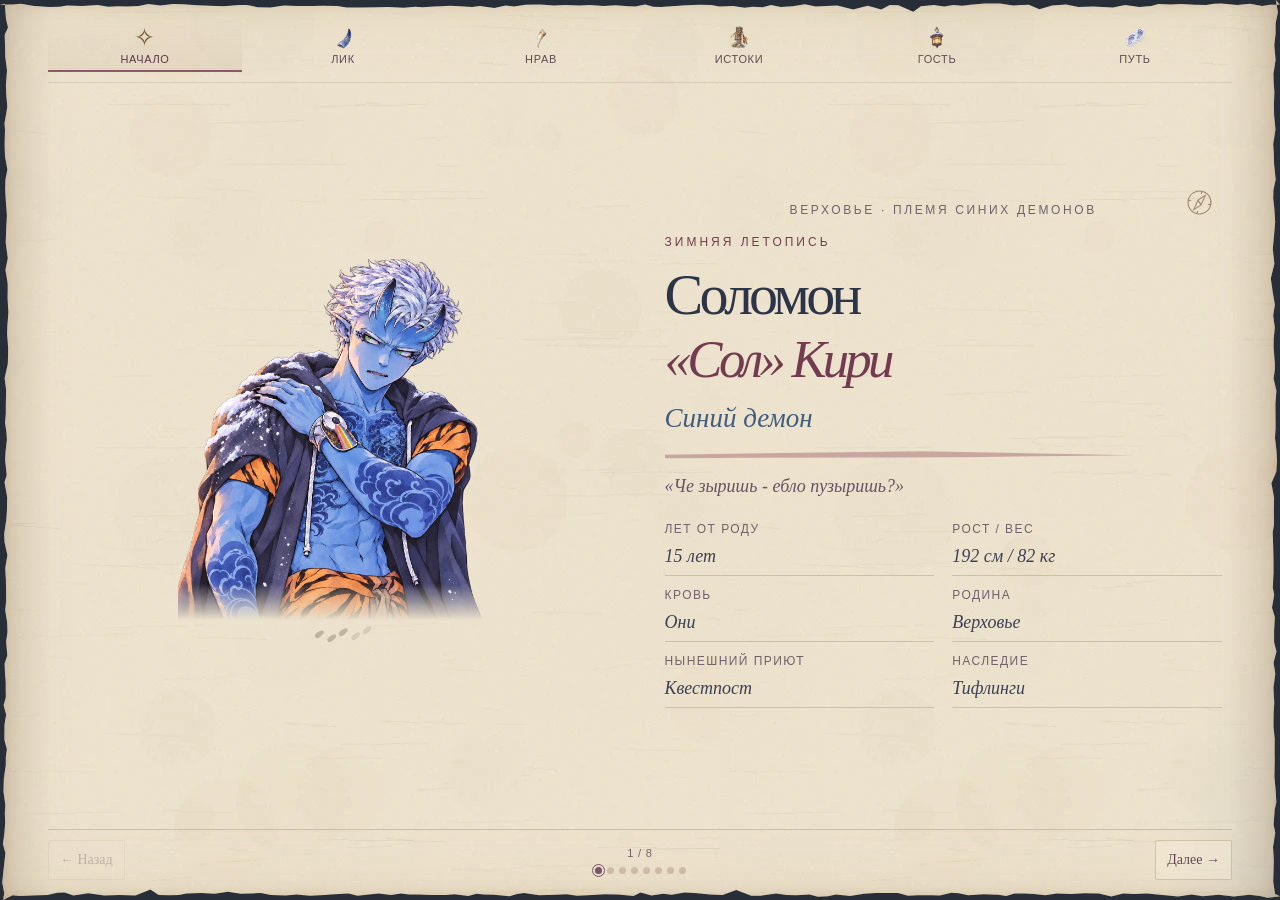
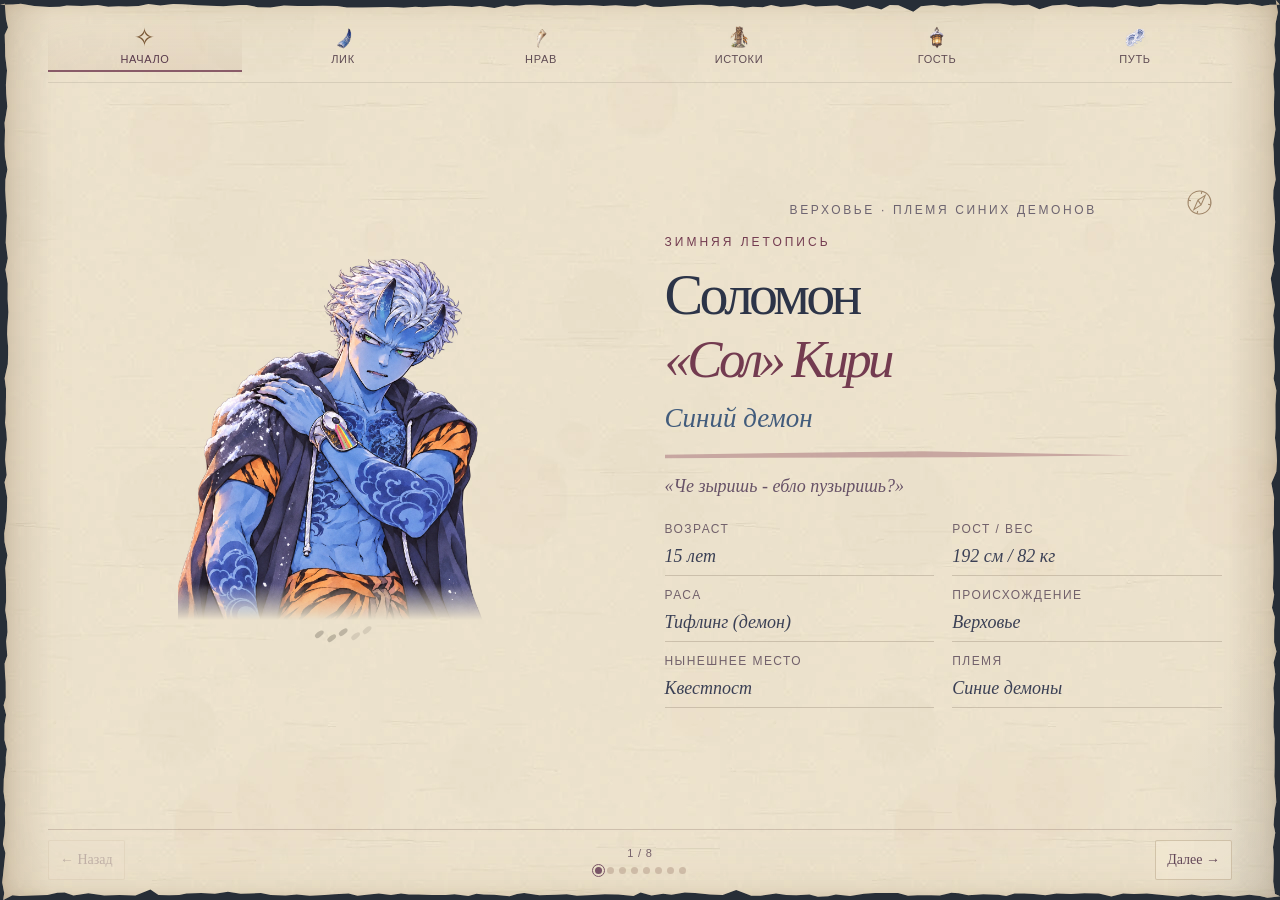
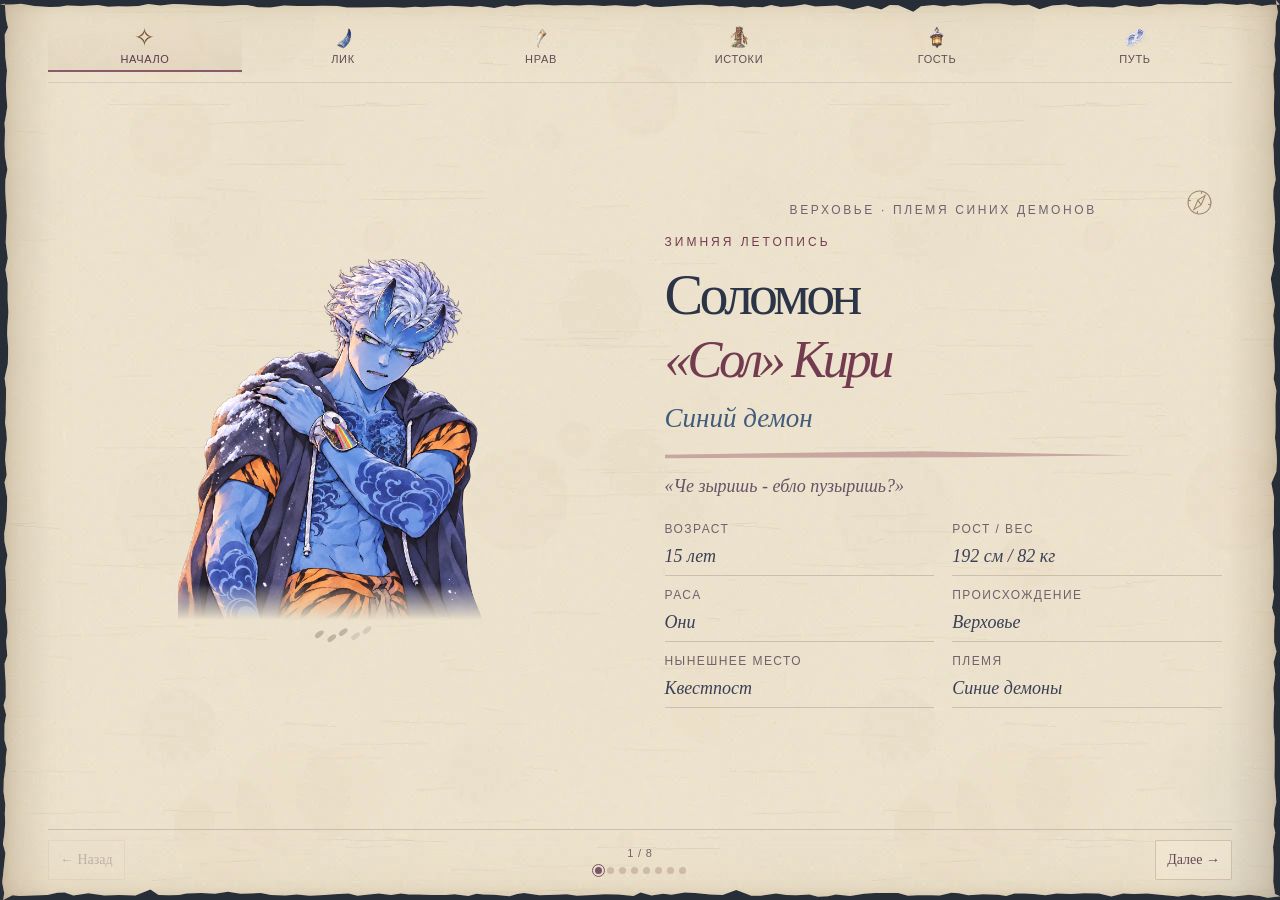
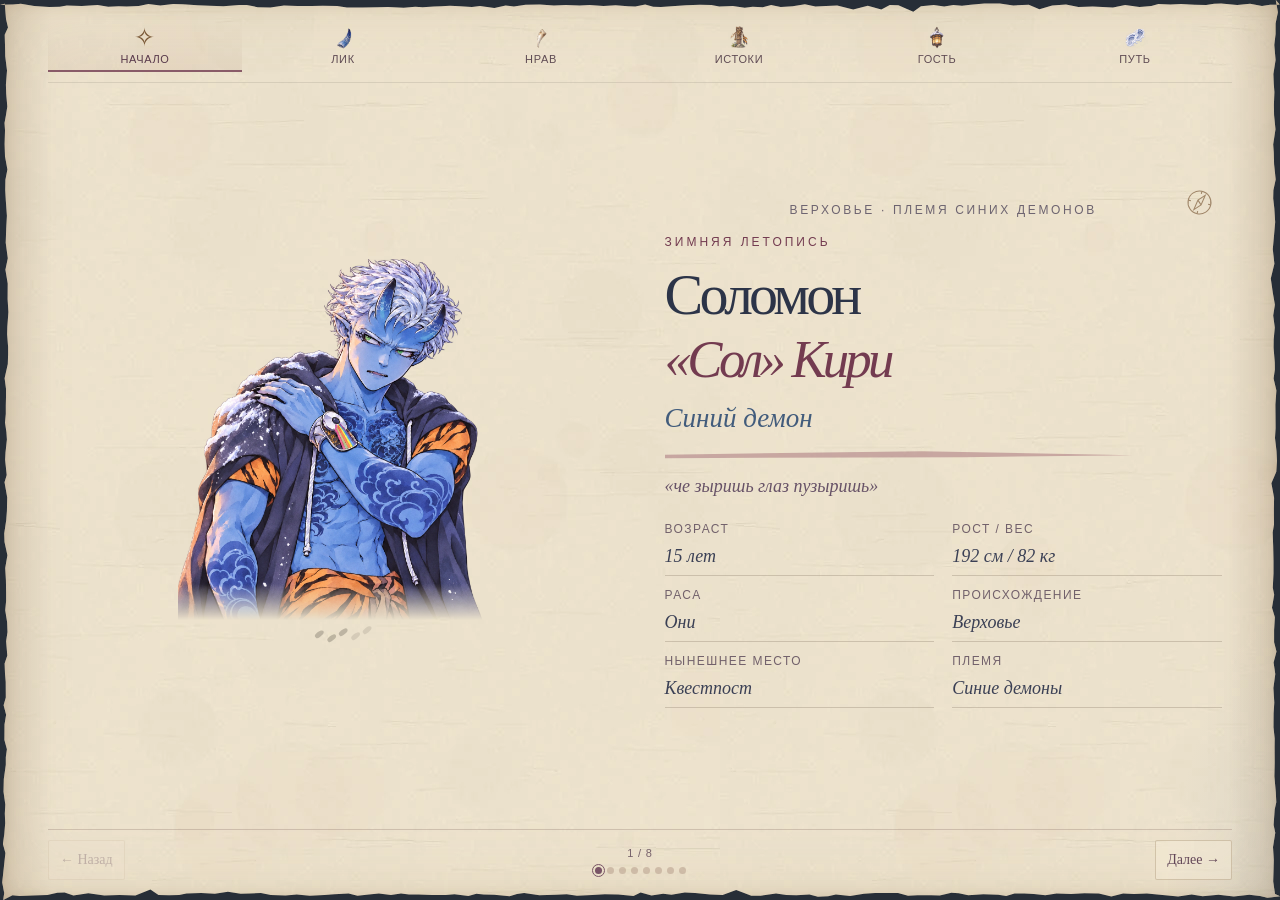
